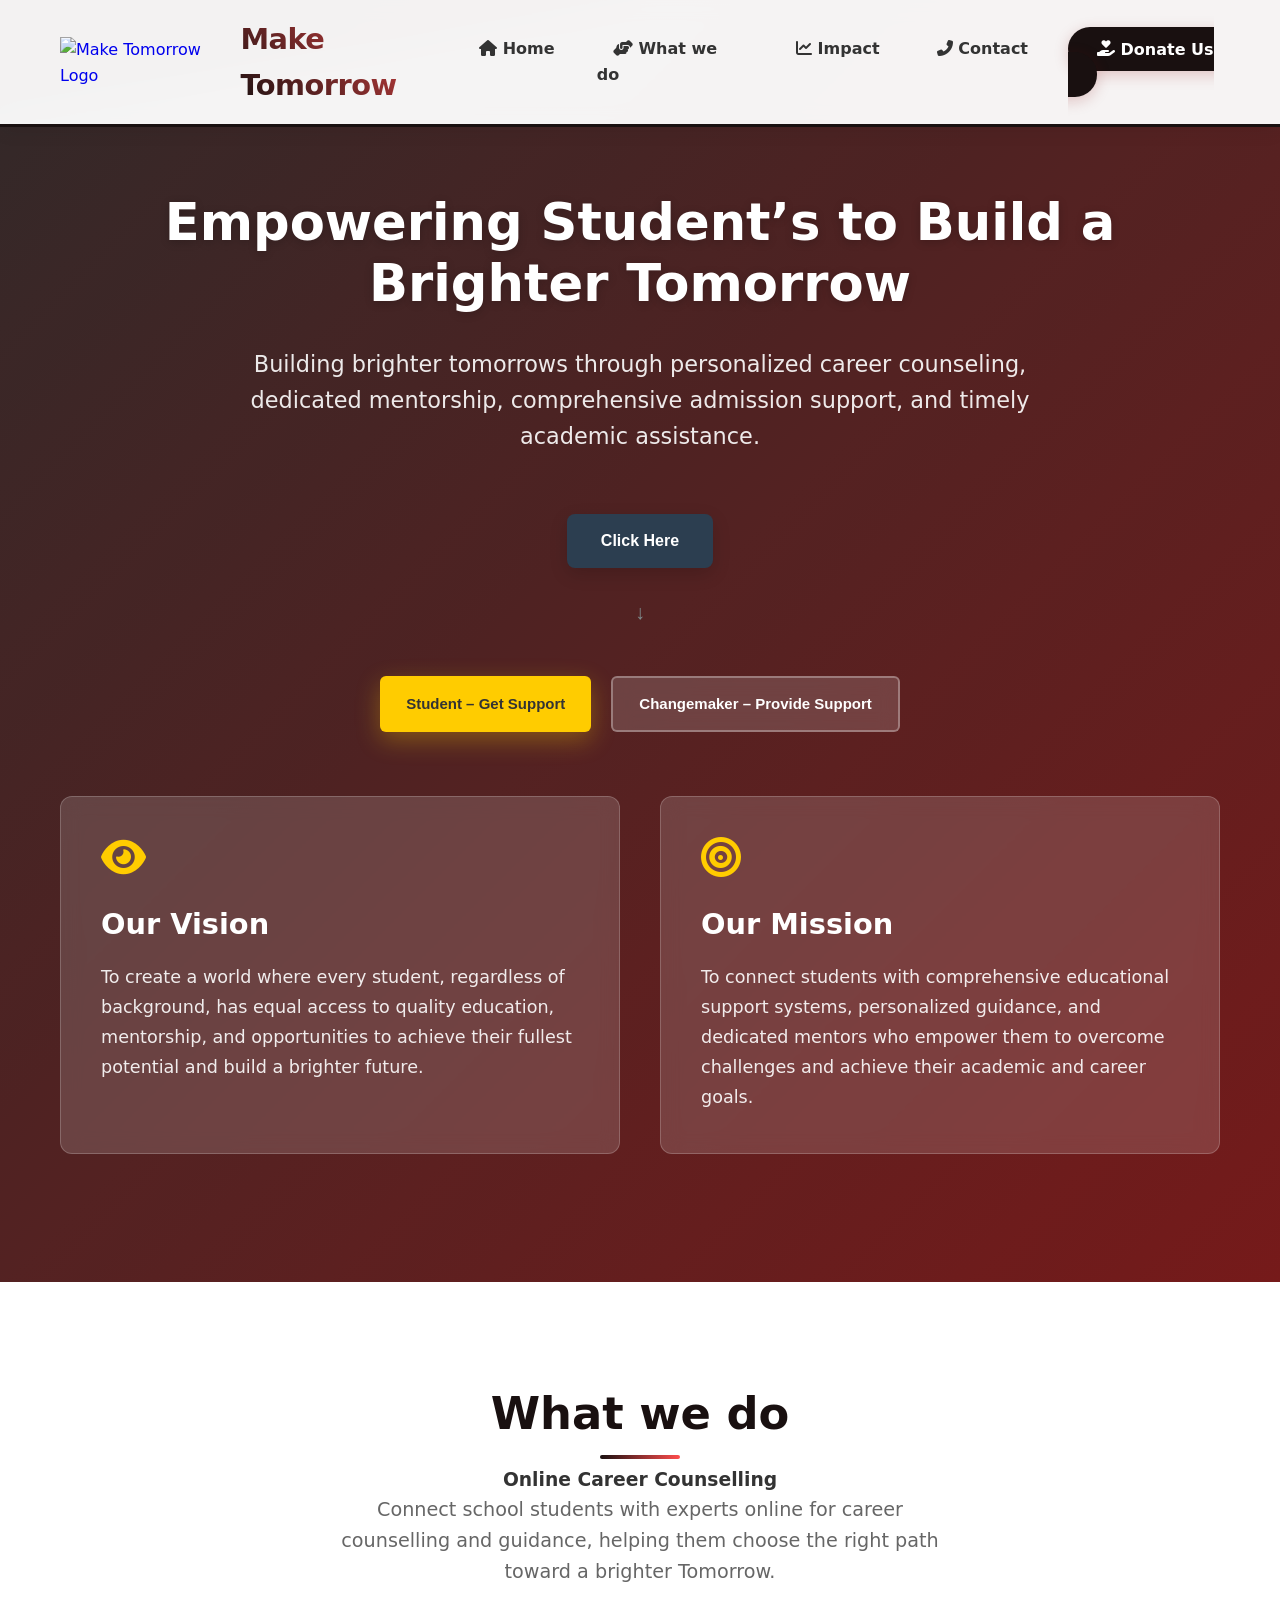
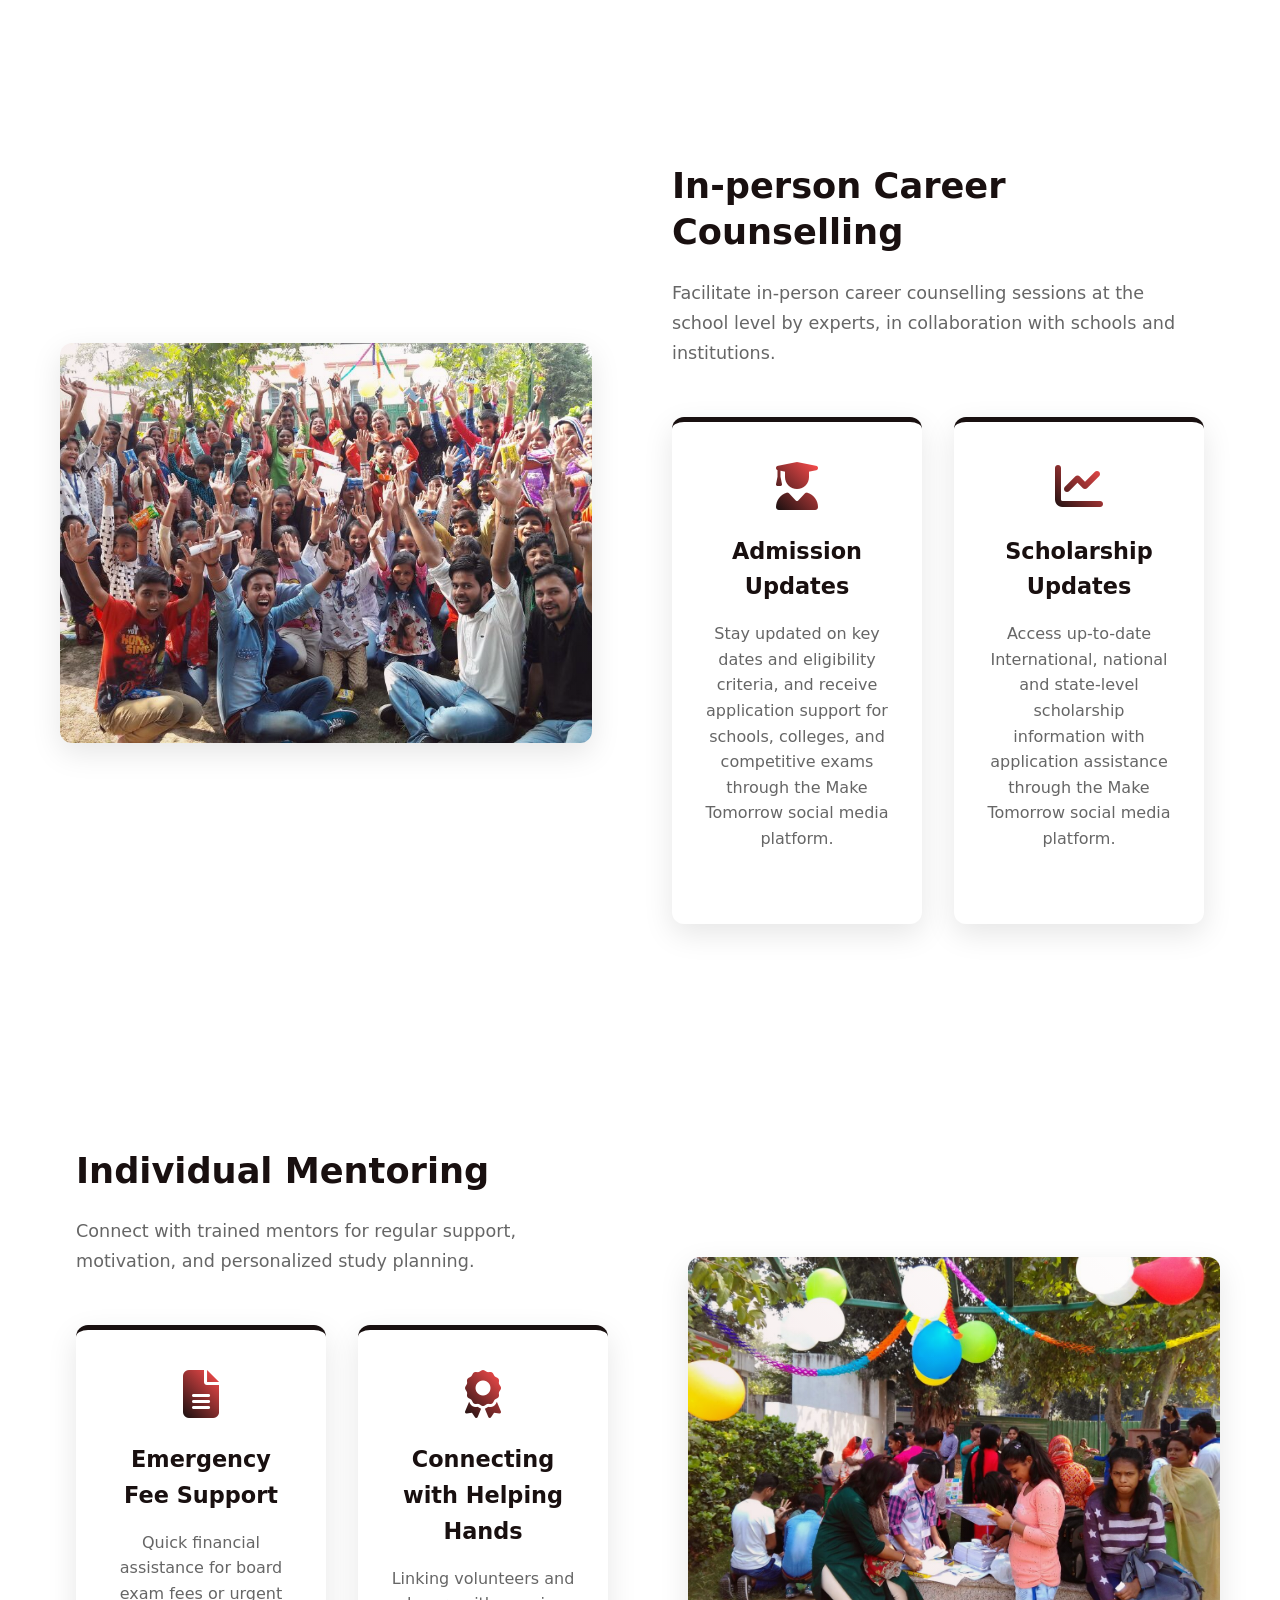
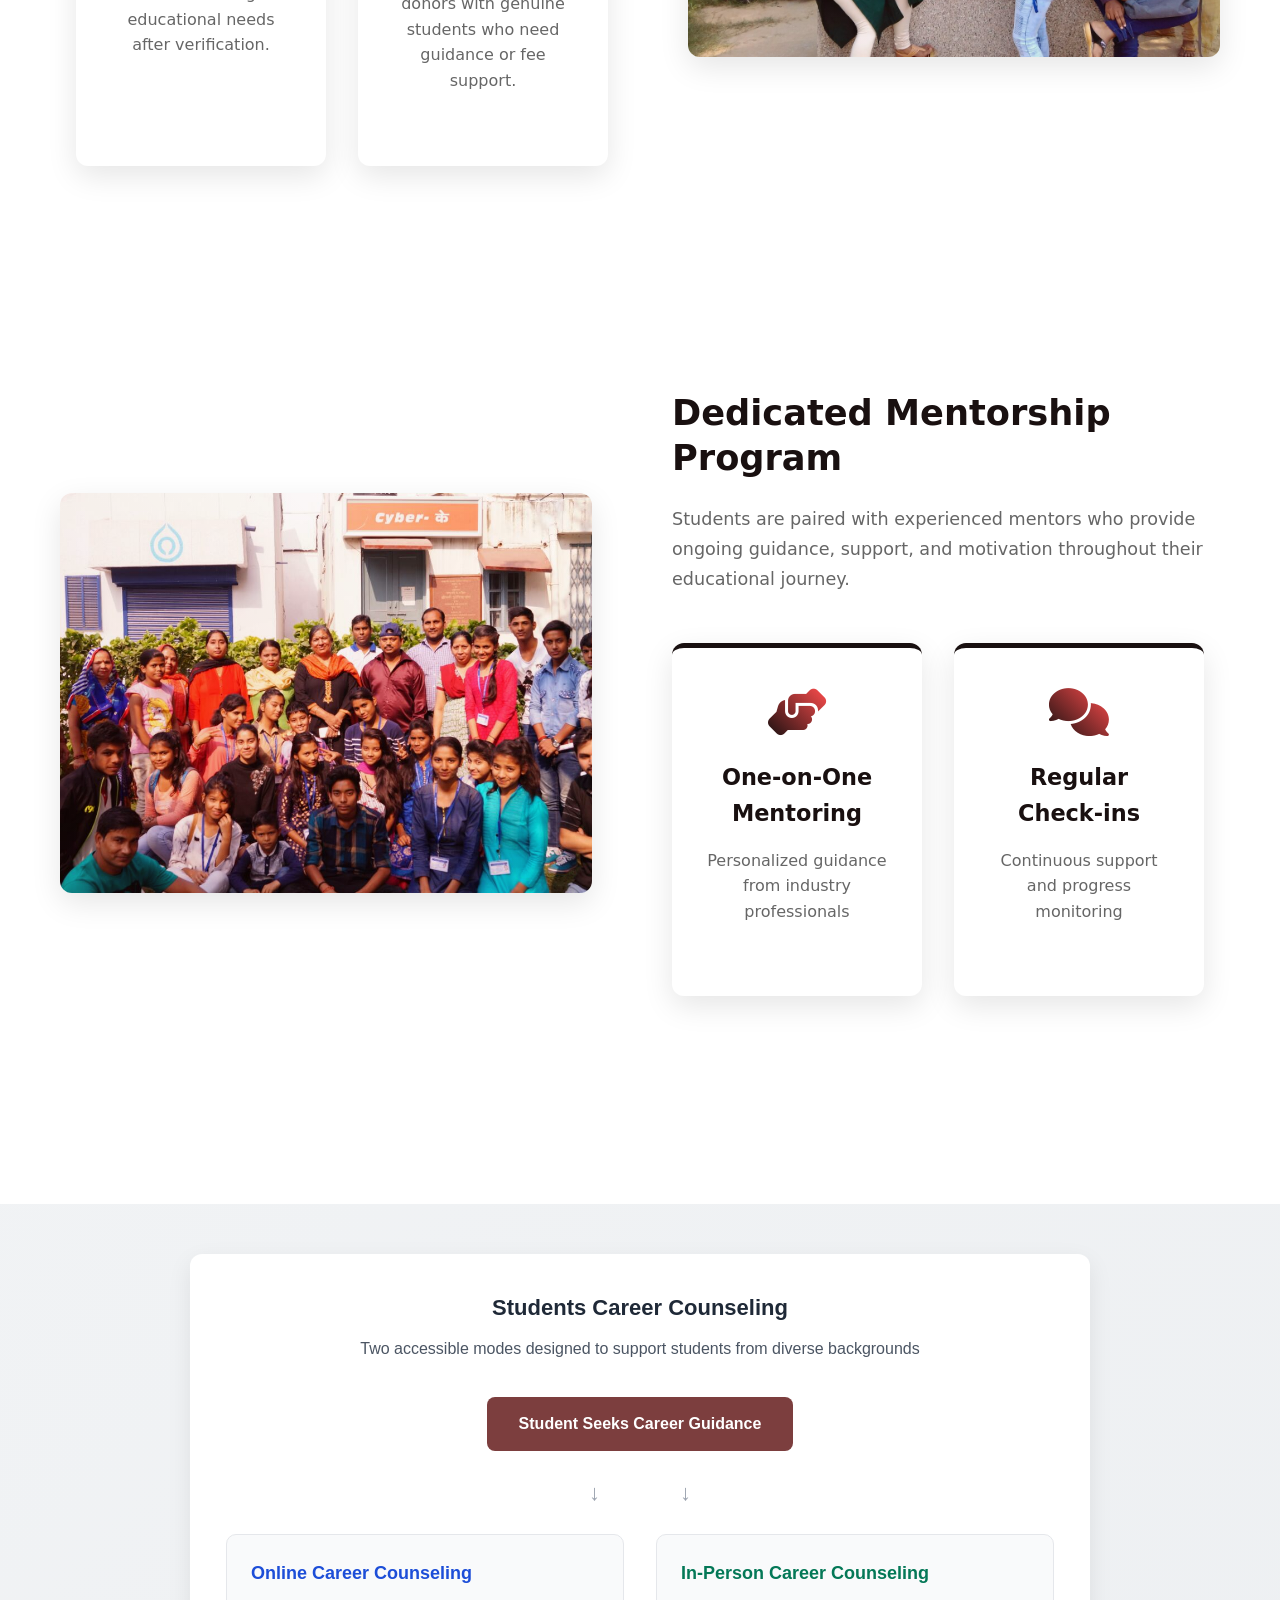
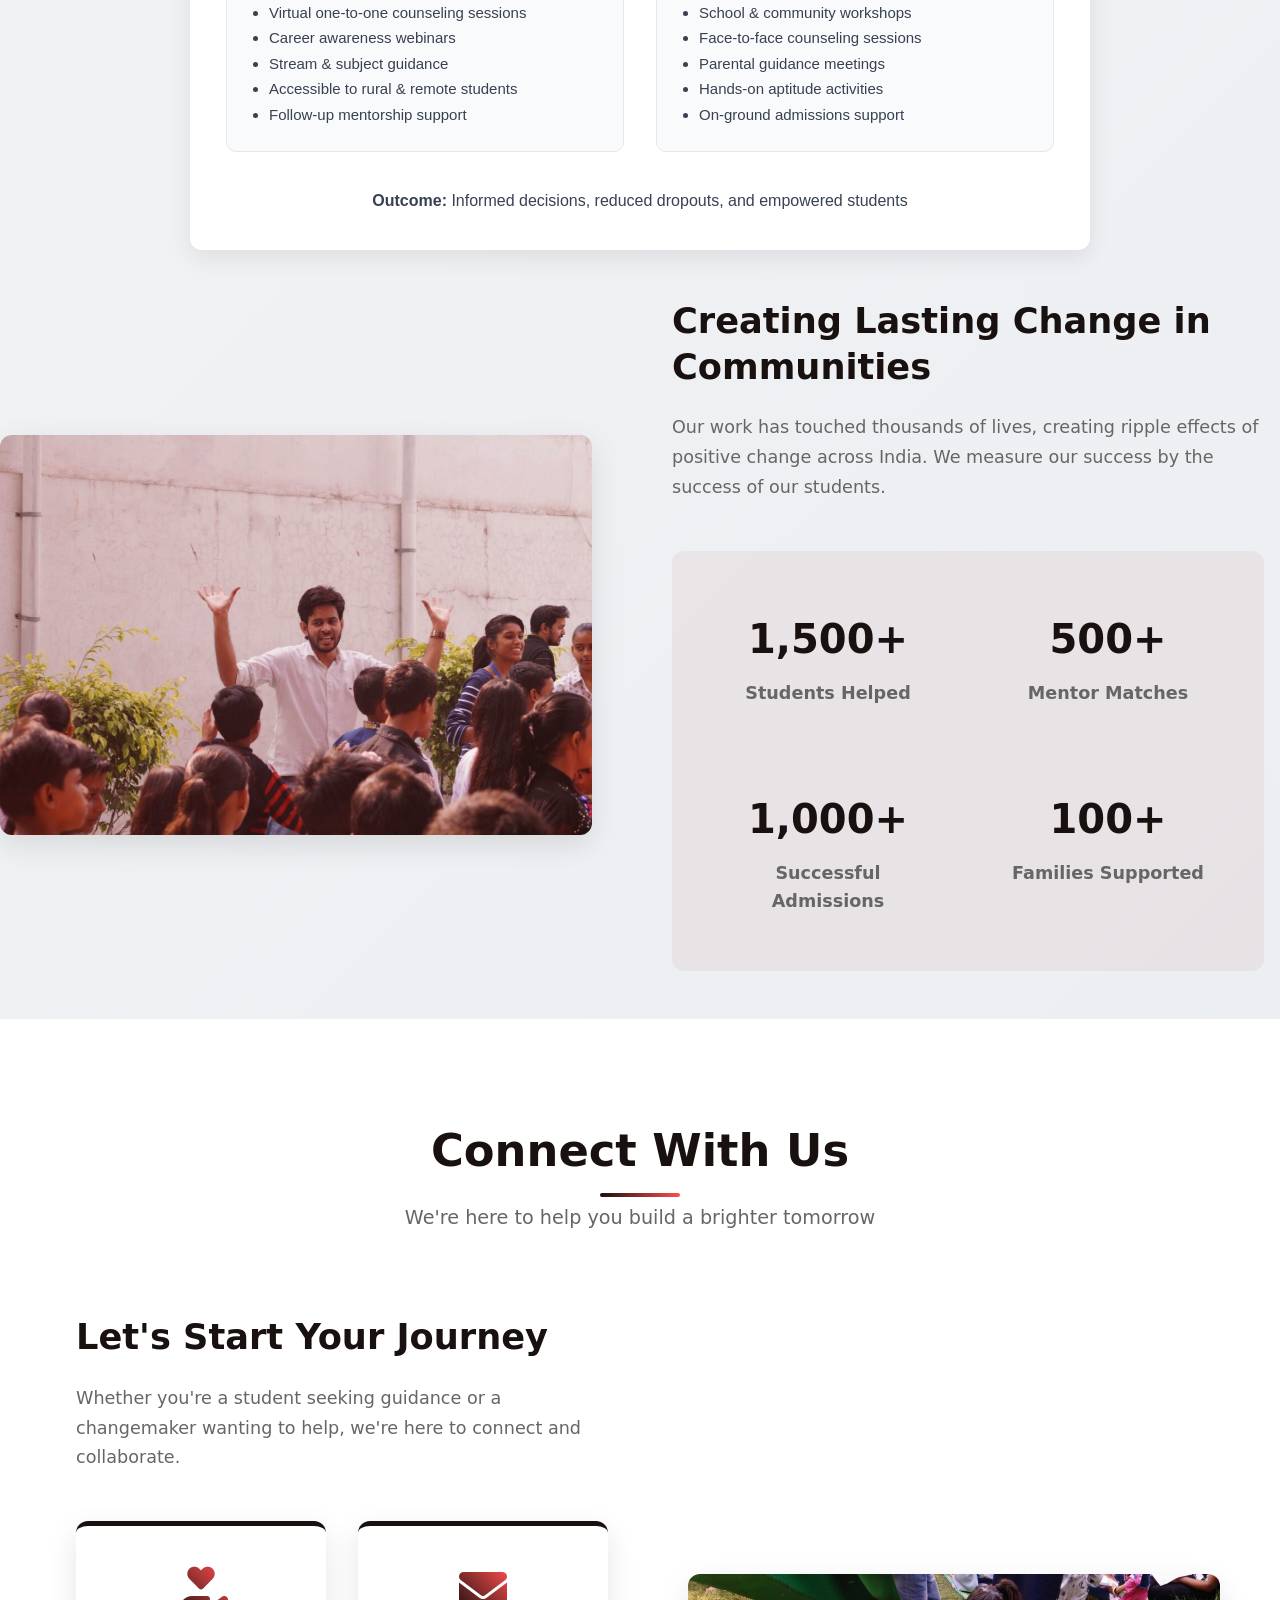
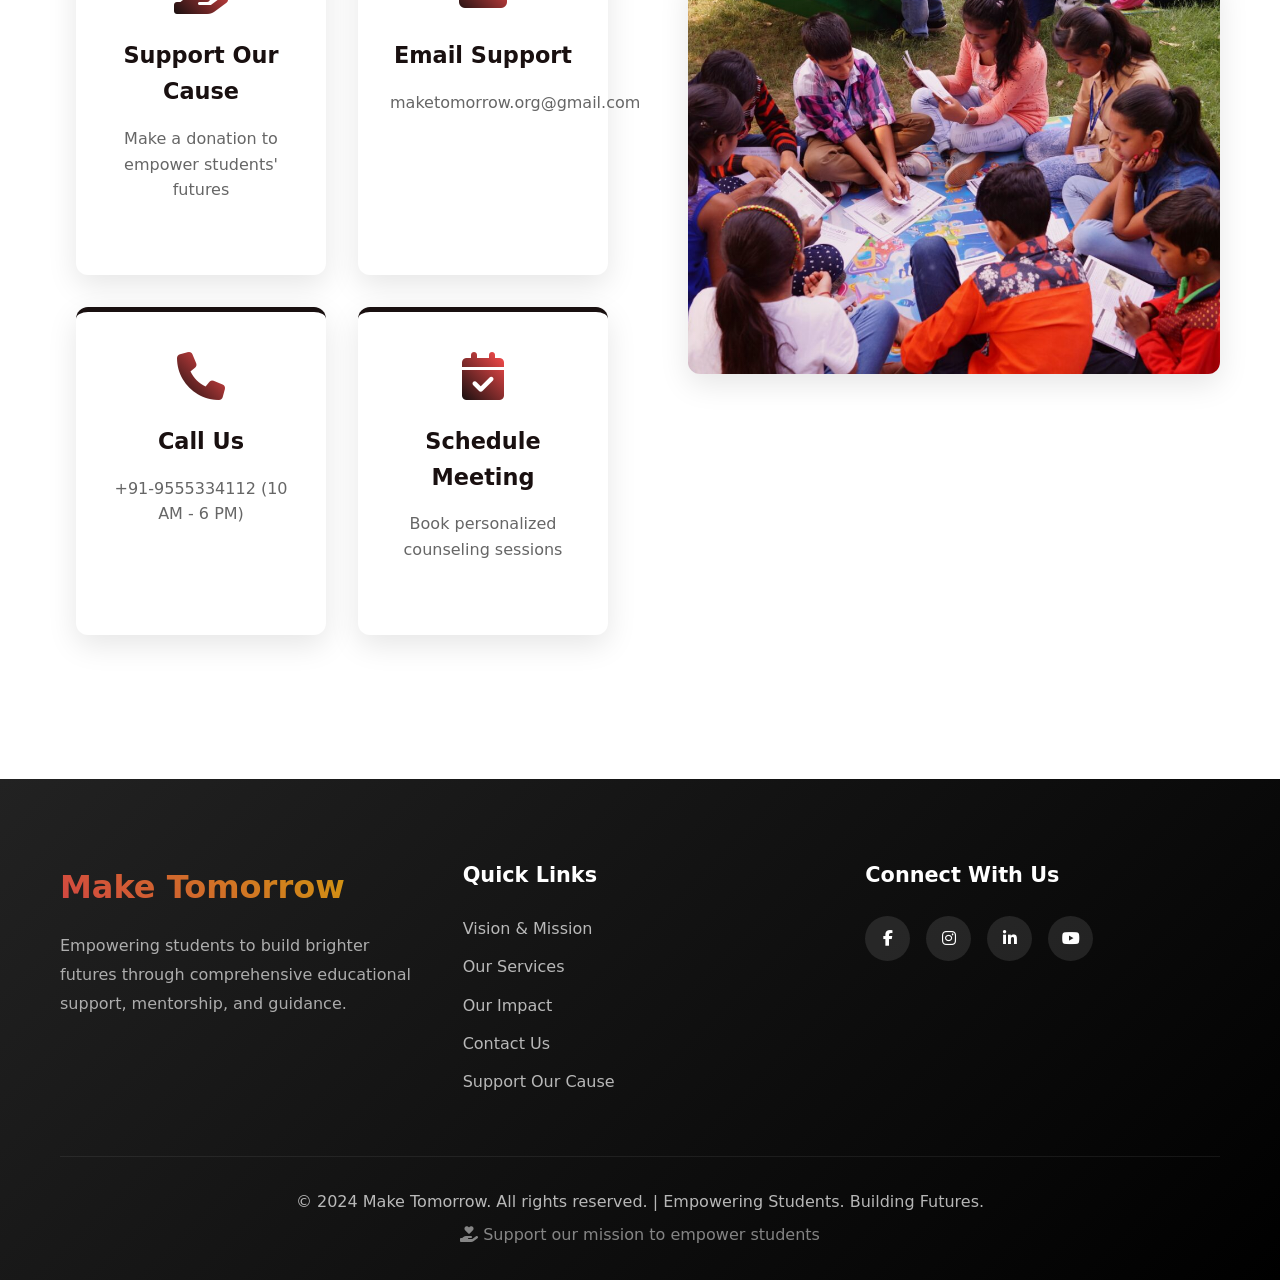
==== index.html @ 342d24c3 "Update for buttons and flow chart" ====
<!DOCTYPE html>
<html lang="en-IN">

<head>
    <meta charset="UTF-8">
    <meta name="viewport" content="width=device-width, initial-scale=1.0">
    <title>Make Tomorrow - Empowering Students</title>
    <meta name="description" content="Empowering Every Student to Build a Brighter Tomorrow">
    <link rel="stylesheet" href="https://cdnjs.cloudflare.com/ajax/libs/font-awesome/6.4.0/css/all.min.css">
    <style>
        /* Base Styles */
        :root {
            --primary: #191010;
            --primary-dark: #660000;
            --primary-light: #ff4d4d;
            --secondary: #f8f9fa;
            --accent: #ffcc00;
            --text: #333333;
            --text-light: #666666;
            --white: #ffffff;
            --shadow: 0 10px 30px rgba(0, 0, 0, 0.1);
            --radius: 12px;
            --transition: all 0.3s cubic-bezier(0.4, 0, 0.2, 1);
        }

        * {
            margin: 0;
            padding: 0;
            box-sizing: border-box;
        }

        body {
            font-family: 'Segoe UI', system-ui, -apple-system, sans-serif;
            line-height: 1.6;
            color: var(--text);
            background: linear-gradient(135deg, #f8f9fa 0%, #e9ecef 100%);
            min-height: 100vh;
        }

        .container {
            max-width: 1200px;
            margin: 0 auto;
            padding: 0 20px;
        }

        /* Modern Header Navigation */
        .header {
            background: rgba(255, 255, 255, 0.95);
            backdrop-filter: blur(10px);
            padding: 1rem 0;
            position: fixed;
            top: 0;
            width: 100%;
            z-index: 1000;
            box-shadow: 0 2px 20px rgba(0, 0, 0, 0.08);
            border-bottom: 3px solid var(--primary);
        }

        .nav-container {
            display: flex;
            justify-content: space-between;
            align-items: center;
        }

        .logo-container {
            display: flex;
            align-items: center;
            gap: 1rem;
            text-decoration: none;
        }

        .logo {
            height: 50px;
            width: auto;
            transition: var(--transition);
        }

        .logo:hover {
            transform: rotate(-5deg) scale(1.05);
        }

        .logo-text {
            color: var(--primary);
            font-size: 1.8rem;
            font-weight: 800;
            letter-spacing: -0.5px;
            background: linear-gradient(45deg, var(--primary), var(--primary-light));
            -webkit-background-clip: text;
            -webkit-text-fill-color: transparent;
        }

        /* Mobile Menu */
        .menu-toggle {
            display: none;
            background: none;
            border: none;
            color: var(--primary);
            font-size: 1.8rem;
            cursor: pointer;
            padding: 0.5rem;
            border-radius: 8px;
            transition: var(--transition);
        }

        .menu-toggle:hover {
            background: rgba(128, 0, 0, 0.1);
        }

        .nav-links {
            display: flex;
            list-style: none;
            gap: 2.5rem;
            align-items: center;
        }

        .nav-links a {
            color: var(--text);
            text-decoration: none;
            font-weight: 600;
            font-size: 1rem;
            padding: 0.5rem 1rem;
            border-radius: 8px;
            transition: var(--transition);
            position: relative;
        }

        .nav-links a:hover {
            color: var(--primary);
            background: rgba(128, 0, 0, 0.05);
        }

        .nav-links a::after {
            content: '';
            position: absolute;
            bottom: -5px;
            left: 50%;
            width: 0;
            height: 3px;
            background: var(--primary);
            border-radius: 2px;
            transition: var(--transition);
            transform: translateX(-50%);
        }

        .nav-links a:hover::after {
            width: 100%;
        }

        .nav-cta {
            background: var(--primary);
            color: var(--white) !important;
            padding: 0.8rem 1.8rem !important;
            border-radius: 30px !important;
            box-shadow: 0 4px 15px rgba(128, 0, 0, 0.2);
        }

        .nav-cta:hover {
            background: var(--primary-dark) !important;
            transform: translateY(-2px);
            box-shadow: 0 6px 20px rgba(128, 0, 0, 0.3);
        }

        /* HERO SECTION WITH VISION & MISSION */
        .hero {
            padding: 12rem 0 5rem;
            background: linear-gradient(135deg, var(--primary) 0%, var(--primary-dark) 100%);
            color: var(--white);
            position: relative;
            overflow: hidden;
        }

        .hero::before {
            content: '';
            position: absolute;
            top: 0;
            left: 0;
            right: 0;
            bottom: 0;
            background: url('data:image/svg+xml,<svg xmlns="http://www.w3.org/2000/svg" viewBox="0 0 1000 100" opacity="0.1"><path d="M0,0 Q250,50 500,0 T1000,0 V100 H0 Z" fill="white"/></svg>') bottom center/cover;
        }

        .hero-content {
            max-width: 1200px;
            margin: 0 auto;
            text-align: center;
            position: relative;
            z-index: 1;
        }

        .hero h1 {
            font-size: 3.2rem;
            margin-bottom: 2rem;
            font-weight: 800;
            line-height: 1.2;
            text-shadow: 0 2px 10px rgba(0, 0, 0, 0.2);
        }

        .hero-subtitle {
            font-size: 1.4rem;
            opacity: 0.9;
            margin-bottom: 3rem;
            max-width: 800px;
            margin-left: auto;
            margin-right: auto;
        }

        /* Vision & Mission Cards in Hero */
        .vision-mission-container {
            display: grid;
            grid-template-columns: repeat(auto-fit, minmax(300px, 1fr));
            gap: 2.5rem;
            margin-top: 4rem;
            margin-bottom: 3rem;
        }

        .vision-card,
        .mission-card {
            background: rgba(255, 255, 255, 0.15);
            backdrop-filter: blur(10px);
            padding: 2.5rem;
            border-radius: var(--radius);
            border: 1px solid rgba(255, 255, 255, 0.2);
            transition: var(--transition);
            text-align: left;
        }

        .vision-card:hover,
        .mission-card:hover {
            background: rgba(255, 255, 255, 0.25);
            transform: translateY(-10px);
            box-shadow: 0 20px 40px rgba(0, 0, 0, 0.2);
        }

        .vision-card i,
        .mission-card i {
            font-size: 2.5rem;
            margin-bottom: 1.5rem;
            color: var(--accent);
        }

        .vision-card h3,
        .mission-card h3 {
            font-size: 1.8rem;
            margin-bottom: 1rem;
            color: var(--white);
        }

        .vision-card p,
        .mission-card p {
            font-size: 1.1rem;
            line-height: 1.7;
            opacity: 0.9;
        }

        /* CTA Buttons */
        .cta-buttons {
            display: flex;
            gap: 1.5rem;
            justify-content: center;
            flex-wrap: wrap;
            margin-top: 3rem;
        }

        .btn {
            display: inline-flex;
            align-items: center;
            gap: 0.8rem;
            padding: 1.2rem 2.5rem;
            border-radius: 50px;
            text-decoration: none;
            font-weight: 600;
            font-size: 1.1rem;
            transition: var(--transition);
            border: none;
            cursor: pointer;
            position: relative;
            overflow: hidden;
        }

        .btn::before {
            content: '';
            position: absolute;
            top: 0;
            left: -100%;
            width: 100%;
            height: 100%;
            background: linear-gradient(90deg, transparent, rgba(255, 255, 255, 0.2), transparent);
            transition: 0.5s;
        }

        .btn:hover::before {
            left: 100%;
        }

        .btn-primary {
            background: var(--accent);
            color: var(--text);
            box-shadow: 0 8px 25px rgba(255, 204, 0, 0.3);
        }

        .btn-primary:hover {
            background: #ffd633;
            transform: translateY(-5px) scale(1.05);
            box-shadow: 0 12px 30px rgba(255, 204, 0, 0.4);
        }

        .btn-secondary {
            background: rgba(255, 255, 255, 0.15);
            color: var(--white);
            backdrop-filter: blur(10px);
            border: 2px solid rgba(255, 255, 255, 0.3);
        }

        .btn-secondary:hover {
            background: rgba(255, 255, 255, 0.25);
            transform: translateY(-5px);
            border-color: rgba(255, 255, 255, 0.5);
        }

        /* Donation Modal Styles */
        .donation-modal {
            position: fixed;
            top: 0;
            left: 0;
            right: 0;
            bottom: 0;
            background: rgba(0, 0, 0, 0.8);
            display: none;
            justify-content: center;
            align-items: center;
            z-index: 2000;
            backdrop-filter: blur(5px);
        }

        .donation-modal.active {
            display: flex;
            animation: fadeIn 0.3s ease;
        }

        @keyframes fadeIn {
            from {
                opacity: 0;
            }

            to {
                opacity: 1;
            }
        }

        .modal-content {
            background: var(--white);
            padding: 3rem;
            border-radius: 20px;
            max-width: 600px;
            width: 90%;
            box-shadow: 0 20px 60px rgba(0, 0, 0, 0.3);
            position: relative;
            animation: slideUp 0.4s ease;
        }

        @keyframes slideUp {
            from {
                transform: translateY(50px);
                opacity: 0;
            }

            to {
                transform: translateY(0);
                opacity: 1;
            }
        }

        .modal-close {
            position: absolute;
            top: 20px;
            right: 20px;
            background: none;
            border: none;
            font-size: 1.5rem;
            color: var(--text-light);
            cursor: pointer;
            transition: var(--transition);
        }

        .modal-close:hover {
            color: var(--primary);
            transform: rotate(90deg);
        }

        .modal-header {
            text-align: center;
            margin-bottom: 2rem;
        }

        .modal-header h3 {
            font-size: 2rem;
            color: var(--primary);
            margin-bottom: 0.5rem;
        }

        .modal-header p {
            color: var(--text-light);
        }

        .bank-details {
            background: rgba(128, 0, 0, 0.05);
            border-radius: var(--radius);
            padding: 2rem;
            margin: 1.5rem 0;
        }

        .bank-detail-item {
            margin-bottom: 1.5rem;
            padding-bottom: 1.5rem;
            border-bottom: 1px solid rgba(128, 0, 0, 0.1);
        }

        .bank-detail-item:last-child {
            margin-bottom: 0;
            padding-bottom: 0;
            border-bottom: none;
        }

        .bank-detail-label {
            font-weight: 600;
            color: var(--primary);
            margin-bottom: 0.5rem;
            font-size: 0.9rem;
            text-transform: uppercase;
            letter-spacing: 0.5px;
        }

        .bank-detail-value {
            font-size: 1.2rem;
            font-family: 'Courier New', monospace;
            background: white;
            padding: 0.8rem 1rem;
            border-radius: 8px;
            border: 1px solid rgba(128, 0, 0, 0.1);
            word-break: break-all;
        }

        .copy-btn {
            background: var(--primary);
            color: white;
            border: none;
            padding: 0.5rem 1rem;
            border-radius: 5px;
            cursor: pointer;
            font-size: 0.9rem;
            margin-top: 0.5rem;
            transition: var(--transition);
        }

        .copy-btn:hover {
            background: var(--primary-dark);
        }

        .copy-btn.copied {
            background: #28a745;
        }

        .donation-note {
            background: rgba(255, 204, 0, 0.1);
            border-left: 4px solid var(--accent);
            padding: 1rem 1.5rem;
            margin: 1.5rem 0;
            border-radius: 0 8px 8px 0;
        }

        .donation-note p {
            margin: 0;
            color: var(--text);
            font-size: 0.95rem;
        }

        /* SERVICES SECTION */
        .services-section {
            padding: 6rem 0;
            background: var(--white);
        }

        .section-header {
            text-align: center;
            margin-bottom: 4rem;
        }

        .section-header h2 {
            font-size: 2.8rem;
            color: var(--primary);
            margin-bottom: 1rem;
            position: relative;
            display: inline-block;
        }

        .section-header h2::after {
            content: '';
            position: absolute;
            bottom: -10px;
            left: 50%;
            transform: translateX(-50%);
            width: 80px;
            height: 4px;
            background: linear-gradient(90deg, var(--primary), var(--primary-light));
            border-radius: 2px;
        }

        .section-header p {
            color: var(--text-light);
            font-size: 1.2rem;
            max-width: 600px;
            margin: 0 auto;
        }

        /* Professional Image Content Sections */
        .image-content-section {
            padding: 4rem 0;
        }

        .professional-container {
            display: flex;
            flex-wrap: wrap;
            align-items: center;
            gap: 4rem;
            margin: 2rem 0;
        }

        .professional-container.reverse {
            flex-direction: row-reverse;
        }

        .image-container {
            flex: 1;
            min-width: 300px;
            position: relative;
            border-radius: var(--radius);
            overflow: hidden;
            box-shadow: var(--shadow);
        }

        .professional-img {
            width: 100%;
            height: 400px;
            object-fit: cover;
            transition: transform 0.7s ease;
            display: block;
        }

        .image-container:hover .professional-img {
            transform: scale(1.05);
        }

        .image-overlay {
            position: absolute;
            top: 0;
            left: 0;
            right: 0;
            bottom: 0;
            background: linear-gradient(45deg, rgba(128, 0, 0, 0.1), transparent);
        }

        .content-container {
            flex: 1;
            min-width: 300px;
            padding: 1rem;
        }

        .content-container h3 {
            font-size: 2.2rem;
            color: var(--primary);
            margin-bottom: 1.5rem;
            line-height: 1.3;
        }

        .content-container p {
            font-size: 1.1rem;
            line-height: 1.7;
            color: var(--text-light);
            margin-bottom: 2rem;
        }

        /* Services Grid */
        .services-grid {
            display: grid;
            grid-template-columns: repeat(auto-fit, minmax(250px, 1fr));
            gap: 2rem;
            margin-top: 3rem;
        }

        .service-card {
            background: var(--white);
            padding: 2.5rem 2rem;
            border-radius: var(--radius);
            box-shadow: var(--shadow);
            transition: var(--transition);
            text-align: center;
            border-top: 5px solid var(--primary);
        }

        .service-card:hover {
            transform: translateY(-10px);
            box-shadow: 0 20px 40px rgba(0, 0, 0, 0.15);
        }

        .service-card i {
            font-size: 3rem;
            color: var(--primary);
            margin-bottom: 1.5rem;
            background: linear-gradient(45deg, var(--primary), var(--primary-light));
            -webkit-background-clip: text;
            -webkit-text-fill-color: transparent;
        }

        .service-card h4 {
            font-size: 1.4rem;
            margin-bottom: 1rem;
            color: var(--primary);
        }

        .service-card p {
            font-size: 1rem;
            color: var(--text-light);
            line-height: 1.6;
        }

        /* Impact Stats */
        .impact-stats {
            display: grid;
            grid-template-columns: repeat(auto-fit, minmax(200px, 1fr));
            gap: 2rem;
            margin-top: 3rem;
            padding: 2rem;
            background: rgba(128, 0, 0, 0.05);
            border-radius: var(--radius);
        }

        .stat-item {
            text-align: center;
            padding: 1.5rem;
        }

        .stat-number {
            font-size: 2.5rem;
            font-weight: 800;
            color: var(--primary);
            margin-bottom: 0.5rem;
        }

        .stat-label {
            font-size: 1.1rem;
            color: var(--text-light);
            font-weight: 600;
        }

        /* Footer */
        footer {
            background: linear-gradient(135deg, #222222 0%, #000000 100%);
            color: var(--white);
            padding: 5rem 0 2rem;
            position: relative;
        }

        .footer-content {
            display: grid;
            grid-template-columns: repeat(auto-fit, minmax(250px, 1fr));
            gap: 3rem;
            margin-bottom: 3rem;
        }

        .footer-logo {
            font-size: 2rem;
            font-weight: 800;
            margin-bottom: 1rem;
            background: linear-gradient(45deg, var(--primary-light), var(--accent));
            -webkit-background-clip: text;
            -webkit-text-fill-color: transparent;
        }

        .footer-about {
            opacity: 0.8;
            line-height: 1.8;
        }

        .footer-links h4,
        .footer-social h4 {
            font-size: 1.3rem;
            margin-bottom: 1.5rem;
            color: var(--white);
        }

        .footer-links ul {
            list-style: none;
        }

        .footer-links li {
            margin-bottom: 0.8rem;
        }

        .footer-links a {
            color: rgba(255, 255, 255, 0.7);
            text-decoration: none;
            transition: var(--transition);
        }

        .footer-links a:hover {
            color: var(--white);
            padding-left: 10px;
        }

        .social-icons {
            display: flex;
            gap: 1rem;
        }

        .social-icon {
            display: inline-flex;
            align-items: center;
            justify-content: center;
            width: 45px;
            height: 45px;
            background: rgba(255, 255, 255, 0.1);
            border-radius: 50%;
            color: var(--white);
            text-decoration: none;
            transition: var(--transition);
        }

        .social-icon:hover {
            background: var(--primary);
            transform: translateY(-5px);
        }

        .copyright {
            text-align: center;
            padding-top: 2rem;
            border-top: 1px solid rgba(255, 255, 255, 0.1);
            opacity: 0.7;
        }

        /* MOBILE RESPONSIVE DESIGN */
        @media (max-width: 1024px) {
            .hero h1 {
                font-size: 2.8rem;
            }

            .vision-card,
            .mission-card {
                padding: 2rem;
            }
        }

        @media (max-width: 768px) {

            /* Mobile Navigation */
            .menu-toggle {
                display: block;
            }

            .logo-text {
                font-size: 1.5rem;
            }

            .nav-links {
                position: fixed;
                top: 80px;
                left: 0;
                width: 100%;
                background: rgba(255, 255, 255, 0.98);
                backdrop-filter: blur(20px);
                flex-direction: column;
                padding: 2rem;
                gap: 1.5rem;
                display: none;
                box-shadow: 0 10px 30px rgba(0, 0, 0, 0.15);
                border-radius: 0 0 20px 20px;
                z-index: 999;
            }

            .nav-links.active {
                display: flex;
            }

            /* Hero Section Mobile */
            .hero {
                padding: 9rem 0 4rem;
            }

            .hero h1 {
                font-size: 2.3rem;
            }

            .hero-subtitle {
                font-size: 1.2rem;
                padding: 0 1rem;
            }

            .vision-mission-container {
                grid-template-columns: 1fr;
                gap: 1.5rem;
                padding: 0 1rem;
            }

            .vision-card,
            .mission-card {
                padding: 1.5rem;
            }

            .vision-card h3,
            .mission-card h3 {
                font-size: 1.5rem;
            }

            /* CTA Buttons Mobile */
            .cta-buttons {
                flex-direction: column;
                align-items: center;
                padding: 0 1rem;
            }

            .btn {
                width: 100%;
                max-width: 300px;
                justify-content: center;
            }

            /* Image Content Mobile */
            .professional-container {
                flex-direction: column;
                gap: 2rem;
                padding: 0 1rem;
            }

            .professional-container.reverse {
                flex-direction: column;
            }

            .image-container {
                min-width: 100%;
            }

            .professional-img {
                height: 300px;
            }

            .content-container {
                min-width: 100%;
                padding: 1rem 0;
                text-align: center;
            }

            .content-container h3 {
                font-size: 1.8rem;
            }

            /* Services Grid Mobile */
            .services-grid {
                grid-template-columns: 1fr;
                padding: 0 1rem;
            }

            /* Impact Stats Mobile */
            .impact-stats {
                grid-template-columns: repeat(2, 1fr);
                padding: 1rem;
            }

            .stat-number {
                font-size: 2rem;
            }

            /* Section Headers Mobile */
            .section-header h2 {
                font-size: 2.2rem;
            }

            .section-header p {
                padding: 0 1rem;
            }

            /* Donation Modal Mobile */
            .modal-content {
                padding: 2rem;
            }

            .bank-detail-value {
                font-size: 1rem;
            }
        }

        @media (max-width: 480px) {
            .hero h1 {
                font-size: 2rem;
            }

            .vision-card h3,
            .mission-card h3 {
                font-size: 1.3rem;
            }

            .section-header h2 {
                font-size: 1.8rem;
            }

            .content-container h3 {
                font-size: 1.6rem;
            }

            .professional-img {
                height: 250px;
            }

            .impact-stats {
                grid-template-columns: 1fr;
            }

            .modal-content {
                padding: 1.5rem;
            }

            .btn {
                padding: 1rem 1.5rem;
                font-size: 1rem;
            }

            .bank-details {
                padding: 1.5rem;
            }
        }

        @media (max-width: 360px) {
            .hero h1 {
                font-size: 1.8rem;
            }

            .logo-text {
                font-size: 1.2rem;
            }

            .vision-card,
            .mission-card {
                padding: 1.2rem;
            }
        }
    </style>
</head>

<body>
    <!-- Modern Header with Navigation -->
    <header class="header">
        <div class="container nav-container">
            <a href="#" class="logo-container">
                <img src="https://img1.wsimg.com/isteam/ip/9e407d7a-8ba7-4191-95b4-fa6669e6a197/blob-ef397f9.png"
                    alt="Make Tomorrow Logo" class="logo">
                <div class="logo-text">Make Tomorrow</div>
            </a>

            <button class="menu-toggle" id="menuToggle">
                <i class="fas fa-bars"></i>
            </button>

            <nav>
                <ul class="nav-links" id="navLinks">
                    <li><a href="#hero"><i class="fas fa-home"></i> Home</a></li>
                    <li><a href="#services"><i class="fas fa-hands-helping"></i> What we do</a></li>
                    <li><a href="#impact"><i class="fas fa-chart-line"></i> Impact</a></li>
                    <li><a href="#contact"><i class="fas fa-phone-alt"></i> Contact</a></li>
                    <li><a href="#donate" class="nav-cta" id="donateTrigger">
                            <i class="fas fa-hand-holding-heart"></i> Donate Us
                        </a></li>
                </ul>
            </nav>
        </div>
    </header>

    <!-- Hero Section with Vision & Mission -->
    <section class="hero" id="hero">
        <div class="container hero-content">
            <h1>Empowering Student’s to Build a Brighter Tomorrow</h1>
            <p class="hero-subtitle">Building brighter tomorrows through personalized career counseling, dedicated
                mentorship, comprehensive admission support, and timely academic assistance.</p>

            <!--------------------------------------------->
            <div style="max-width:760px;margin:60px auto;text-align:center;font-family:Arial,Helvetica,sans-serif;">

                <!-- TOP CTA -->
                <a href="#cta-flow" style="
        display:inline-block;
        padding:14px 34px;
        font-size:16px;
        font-weight:600;
        color:#ffffff;
        text-decoration:none;
        border-radius:8px;
        background:#2c3e50;
        box-shadow:0 6px 18px rgba(0,0,0,.15);
        transition:.3s;">
                    Click Here
                </a>

                <!-- THREE ARROWS -->
                <div style="
        display:flex;
        justify-content:center;
        align-items:center;
        gap:48px;
        margin:28px 0;
        font-size:20px;
        color:#7f8c8d;">
                    <span>&#8595;</span>
                    <!-- <span>&#8595;</span>
                    <span>&#8595;</span> -->
                </div>

                <!-- CTA BUTTONS -->
                <div id="cta-flow" class="cta-buttons" style="
            display:flex;
            gap:20px;
            justify-content:center;
            flex-wrap:wrap;">

                    <!-- Student -->
                    <a href="https://docs.google.com/forms/d/e/1FAIpQLSfsO3SojEN1bB3wTaqnCtjjYkuKL6Ntpeea1_xi28ex74MBlQ/viewform"
                        target="_blank" class="btn btn-primary" style="
            padding:14px 26px;
            font-size:15px;
            font-weight:600;
            border-radius:6px;">
                        Student – Get Support
                    </a>

                    <!-- Changemaker -->
                    <a href="https://docs.google.com/forms/d/e/1FAIpQLScSKMxUvy3D_2TGRAd0R2D1leQH8WQ3W-nkNxXgk-OQh9ES0w/viewform"
                        target="_blank" class="btn btn-secondary" style="
            padding:14px 26px;
            font-size:15px;
            font-weight:600;
            border-radius:6px;">
                        Changemaker – Provide Support
                    </a>

                </div>
            </div>

            <!--------------------------------------------->



            <!-- Vision & Mission Cards -->
            <div class="vision-mission-container">
                <div class="vision-card">
                    <i class="fas fa-eye"></i>
                    <h3>Our Vision</h3>
                    <p>To create a world where every student, regardless of background, has equal access to quality
                        education, mentorship, and opportunities to achieve their fullest potential and build a brighter
                        future.</p>
                </div>

                <div class="mission-card">
                    <i class="fas fa-bullseye"></i>
                    <h3>Our Mission</h3>
                    <p>To connect students with comprehensive educational support systems, personalized guidance, and
                        dedicated mentors who empower them to overcome challenges and achieve their academic and career
                        goals.</p>
                </div>
            </div>

            <!-- <div class="cta-buttons">
                <a href="https://docs.google.com/forms/d/e/1FAIpQLSfsO3SojEN1bB3wTaqnCtjjYkuKL6Ntpeea1_xi28ex74MBlQ/viewform"
                    target="_blank" class="btn btn-primary">
                    <i class="fas fa-graduation-cap"></i> Student - Get Support
                </a>
                <a href="https://docs.google.com/forms/d/e/1FAIpQLScSKMxUvy3D_2TGRAd0R2D1leQH8WQ3W-nkNxXgk-OQh9ES0w/viewform"
                    target="_blank" class="btn btn-secondary">
                    <i class="fas fa-handshake"></i> Changemaker - Provide Support
                </a>
            </div> -->
        </div>
    </section>

    <!-- Services Section -->
    <section class="services-section" id="services">
        <div class="container">
            <div class="section-header">
                <h2>What we do</h2>
                <h3>Online Career Counselling</h3>
                <p>Connect school students with experts online for career counselling and guidance, helping them choose
                    the right path toward a brighter Tomorrow.
                </p>
            </div>

            <!-- Service 1 -->
            <div class="image-content-section">
                <div class="professional-container">
                    <div class="image-container">
                        <img src="./imgs/im10.jpg" alt="Career Counseling" class="professional-img">
                        <div class="image-overlay"></div>
                    </div>
                    <div class="content-container">
                        <h3>In-person Career Counselling</h3>
                        <p>Facilitate in-person career counselling sessions at the school level by experts, in
                            collaboration with schools and institutions.

                        </p>
                        <div class="services-grid">
                            <div class="service-card">
                                <i class="fas fa-user-graduate"></i>
                                <h4>Admission Updates</h4>
                                <p>Stay updated on key dates and eligibility criteria, and receive application support
                                    for schools, colleges, and competitive exams through the Make Tomorrow social media
                                    platform.
                                </p>
                            </div>
                            <div class="service-card">
                                <i class="fas fa-chart-line"></i>
                                <h4>Scholarship Updates</h4>
                                <p>Access up-to-date International, national and state-level scholarship information
                                    with application assistance through the Make Tomorrow social media platform.</p>
                            </div>
                        </div>
                    </div>
                </div>
            </div>

            <!-- Service 2 -->
            <div class="image-content-section">
                <div class="professional-container reverse">
                    <div class="image-container">
                        <img src="./imgs/im9.jpg" alt="Admission Support" class="professional-img">
                        <div class="image-overlay"></div>
                    </div>
                    <div class="content-container">
                        <h3>Individual Mentoring</h3>
                        <p>Connect with trained mentors for regular support, motivation, and personalized study
                            planning.
                        </p>
                        <div class="services-grid">
                            <div class="service-card">
                                <i class="fas fa-file-alt"></i>
                                <h4>Emergency Fee Support</h4>
                                <p>Quick financial assistance for board exam fees or urgent educational needs after
                                    verification.
                                </p>
                            </div>
                            <div class="service-card">
                                <i class="fas fa-award"></i>
                                <h4>Connecting with Helping Hands</h4>
                                <p>Linking volunteers and donors with genuine students who need guidance or fee support.
                                </p>
                            </div>
                        </div>
                    </div>
                </div>
            </div>

            <!-- Service 3 -->
            <div class="image-content-section">
                <div class="professional-container">
                    <div class="image-container">
                        <img src="./imgs/im6.jpg" alt="Mentorship Program" class="professional-img">
                        <div class="image-overlay"></div>
                    </div>
                    <div class="content-container">
                        <h3>Dedicated Mentorship Program</h3>
                        <p>Students are paired with experienced mentors who provide ongoing guidance, support, and
                            motivation throughout their educational journey.</p>
                        <div class="services-grid">
                            <div class="service-card">
                                <i class="fas fa-hands-helping"></i>
                                <h4>One-on-One Mentoring</h4>
                                <p>Personalized guidance from industry professionals</p>
                            </div>
                            <div class="service-card">
                                <i class="fas fa-comments"></i>
                                <h4>Regular Check-ins</h4>
                                <p>Continuous support and progress monitoring</p>
                            </div>
                        </div>
                    </div>
                </div>
            </div>
        </div>
    </section>

    <!-- Impact Section -->
    <!-- CAREER COUNSELING FLOW -->
    <div style="
max-width:900px;
margin:50px auto 20px;
padding:36px;
border-radius:12px;
background:#ffffff;
font-family:Arial,Helvetica,sans-serif;
box-shadow:0 8px 24px rgba(0,0,0,0.08);
">

        <!-- TITLE -->
        <h3 style="
    text-align:center;
    margin-bottom:10px;
    font-size:22px;
    color:#1f2937;">
            Students Career Counseling
        </h3>

        <p style="
    text-align:center;
    font-size:16px;
    color:#4b5563;
    margin-bottom:36px;">
            Two accessible modes designed to support students from diverse backgrounds
        </p>

        <!-- FLOW START -->
        <div style="text-align:center;margin-bottom:24px;">
            <div style="
        display:inline-block;
        padding:14px 32px;
        background:#7c3e3e;
        color:#ffffff;
        border-radius:8px;
        font-weight:600;
        font-size:16px;">
                Student Seeks Career Guidance
            </div>
        </div>

        <!-- ARROWS -->
        <div style="
    display:flex;
    justify-content:center;
    gap:80px;
    font-size:22px;
    color:#9ca3af;
    margin-bottom:24px;">
            <span>&#8595;</span>
            <span>&#8595;</span>
        </div>

        <!-- TWO MODES -->
        <div style="
    display:flex;
    gap:32px;
    justify-content:center;
    flex-wrap:wrap;
    ">

            <!-- ONLINE MODE -->
            <div style="
        flex:1 1 360px;
        border:1px solid #e5e7eb;
        border-radius:10px;
        padding:24px;
        background:#f9fafb;
        ">

                <h4 style="color:#1d4ed8;font-size:18px;margin-bottom:12px;">
                    Online Career Counseling
                </h4>

                <ul style="
            margin:0;
            padding-left:18px;
            font-size:15px;
            color:#374151;
            line-height:1.7;">
                    <li>Virtual one-to-one counseling sessions</li>
                    <li>Career awareness webinars</li>
                    <li>Stream & subject guidance</li>
                    <li>Accessible to rural & remote students</li>
                    <li>Follow-up mentorship support</li>
                </ul>
            </div>

            <!-- IN-PERSON MODE -->
            <div style="
        flex:1 1 360px;
        border:1px solid #e5e7eb;
        border-radius:10px;
        padding:24px;
        background:#f9fafb;
        ">

                <h4 style="color:#047857;font-size:18px;margin-bottom:12px;">
                    In-Person Career Counseling
                </h4>

                <ul style="
            margin:0;
            padding-left:18px;
            font-size:15px;
            color:#374151;
            line-height:1.7;">
                    <li>School & community workshops</li>
                    <li>Face-to-face counseling sessions</li>
                    <li>Parental guidance meetings</li>
                    <li>Hands-on aptitude activities</li>
                    <li>On-ground admissions support</li>
                </ul>
            </div>

        </div>

        <!-- OUTCOME -->
        <div style="
    margin-top:36px;
    text-align:center;
    font-size:16px;
    color:#374151;">
            <strong>Outcome:</strong> Informed decisions, reduced dropouts, and empowered students
        </div>

    </div>


    <!----------------------------------------------------->

    </div>

    <div class="professional-container">
        <div class="image-container">
            <img src="./imgs/im8.jpg" alt="Our Impact" class="professional-img">
            <div class="image-overlay"></div>
        </div>
        <div class="content-container">
            <h3>Creating Lasting Change in Communities</h3>
            <p>Our work has touched thousands of lives, creating ripple effects of positive change across India.
                We measure our success by the success of our students.</p>

            <div class="impact-stats">
                <div class="stat-item">
                    <div class="stat-number">1,500+</div>
                    <div class="stat-label">Students Helped</div>
                </div>
                <div class="stat-item">
                    <div class="stat-number">500+</div>
                    <div class="stat-label">Mentor Matches</div>
                </div>
                <div class="stat-item">
                    <div class="stat-number">1,000+</div>
                    <div class="stat-label">Successful Admissions</div>
                </div>
                <div class="stat-item">
                    <div class="stat-number">100+</div>
                    <div class="stat-label">Families Supported</div>
                </div>
            </div>
        </div>
    </div>
    </div>
    </section>

    <!-- Contact Section -->
    <section class="services-section" id="contact">
        <div class="container">
            <div class="section-header">
                <h2>Connect With Us</h2>
                <p>We're here to help you build a brighter tomorrow</p>
            </div>

            <div class="professional-container reverse">
                <div class="image-container">
                    <img src="./imgs/im5.jpg" alt="Contact Us" class="professional-img">
                    <div class="image-overlay"></div>
                </div>
                <div class="content-container">
                    <h3>Let's Start Your Journey</h3>
                    <p>Whether you're a student seeking guidance or a changemaker wanting to help, we're here to connect
                        and collaborate.</p>

                    <div class="services-grid">
                        <div class="service-card" style="cursor: pointer;" onclick="openDonationModal()">
                            <i class="fas fa-hand-holding-heart"></i>
                            <h4>Support Our Cause</h4>
                            <p>Make a donation to empower students' futures</p>
                        </div>
                        <div class="service-card">
                            <i class="fas fa-envelope"></i>
                            <h4>Email Support</h4>
                            <p>maketomorrow.org@gmail.com</p>
                        </div>
                        <div class="service-card">
                            <i class="fas fa-phone"></i>
                            <h4>Call Us</h4>
                            <p>+91-9555334112 (10 AM - 6 PM)</p>
                        </div>
                        <div class="service-card">
                            <i class="fas fa-calendar-check"></i>
                            <h4>Schedule Meeting</h4>
                            <p>Book personalized counseling sessions</p>
                        </div>
                    </div>
                </div>
            </div>
        </div>
    </section>

    <!-- Donation Modal -->
    <div class="donation-modal" id="donationModal">
        <div class="modal-content">
            <button class="modal-close" onclick="closeDonationModal()">
                <i class="fas fa-times"></i>
            </button>
            <div class="modal-header">
                <h3>Support Our Mission</h3>
                <p>Your donation helps empower students to build brighter futures</p>
            </div>

            <div class="donation-note">
                <p><i class="fas fa-info-circle"></i> Every contribution directly supports students through
                    scholarships,
                    mentorship programs, and educational resources.</p>
            </div>

            <div class="bank-details">
                <div class="bank-detail-item">
                    <div class="bank-detail-label">Bank Account Name</div>
                    <div class="bank-detail-value">MAKE TOMORROW</div>
                    <button class="copy-btn" onclick="copyToClipboard('MAKE TOMORROW')">Copy</button>
                </div>

                <div class="bank-detail-item">
                    <div class="bank-detail-label">Bank Account Number</div>
                    <div class="bank-detail-value">82820100003728</div>
                    <button class="copy-btn" onclick="copyToClipboard('82820100003728')">Copy</button>
                </div>

                <div class="bank-detail-item">
                    <div class="bank-detail-label">Bank Name</div>
                    <div class="bank-detail-value">Bank of Baroda</div>
                    <button class="copy-btn" onclick="copyToClipboard('State Bank of India')">Copy</button>
                </div>

                <div class="bank-detail-item">
                    <div class="bank-detail-label">Branch Name</div>
                    <div class="bank-detail-value">5 Manak Bihar, New Delhi DL, 110092</div>
                    <button class="copy-btn" onclick="copyToClipboard('Main Branch, Mumbai')">Copy</button>
                </div>

                <div class="bank-detail-item">
                    <div class="bank-detail-label">IFSC Code</div>
                    <div class="bank-detail-value">BARB0KARDEL</div>
                    <button class="copy-btn" onclick="copyToClipboard('SBIN0001234')">Copy</button>
                </div>

                <div class="bank-detail-item">
                    <div class="bank-detail-label">Account Type</div>
                    <div class="bank-detail-value">Saving Account</div>
                </div>
            </div>

            <div class="donation-note">
                <p><i class="fas fa-receipt"></i> For donation receipts and tax exemption certificates, please email
                    your transaction details to donations@maketomorrow.in</p>
            </div>
        </div>
    </div>

    <!-- Footer -->
    <footer>
        <div class="container">
            <div class="footer-content">
                <div class="footer-about">
                    <div class="footer-logo">Make Tomorrow</div>
                    <p class="footer-about">Empowering students to build brighter futures through comprehensive
                        educational support, mentorship, and guidance.</p>
                </div>

                <div class="footer-links">
                    <h4>Quick Links</h4>
                    <ul>
                        <li><a href="#hero">Vision & Mission</a></li>
                        <li><a href="#services">Our Services</a></li>
                        <li><a href="#impact">Our Impact</a></li>
                        <li><a href="#contact">Contact Us</a></li>
                        <li><a href="#" onclick="openDonationModal(); return false;">Support Our Cause</a></li>
                    </ul>
                </div>

                <div class="footer-social">
                    <h4>Connect With Us</h4>
                    <div class="social-icons">
                        <a href="https://www.facebook.com/wetheneedychild/" target="_blank" class="social-icon">
                            <i class="fab fa-facebook-f"></i>
                        </a>
                        <a href="https://www.instagram.com/maketomorrow2025" target="_blank" class="social-icon">
                            <i class="fab fa-instagram"></i>
                        </a>
                        <a href="https://www.linkedin.com/in/make-tomorrow-bb96142a2" target="_blank"
                            class="social-icon">
                            <i class="fab fa-linkedin-in"></i>
                        </a>
                        <a href="https://www.youtube.com/@Make-Tomorrow" target="_blank" class="social-icon">
                            <i class="fab fa-youtube"></i>
                        </a>
                    </div>
                </div>
            </div>

            <div class="copyright">
                <p>© 2024 Make Tomorrow. All rights reserved. | Empowering Students. Building Futures.</p>
                <p style="margin-top: 0.5rem;"><a href="#" style="color: rgba(255,255,255,0.7); text-decoration: none;"
                        onclick="openDonationModal(); return false;">
                        <i class="fas fa-hand-holding-heart"></i> Support our mission to empower students
                    </a></p>
            </div>
        </div>
    </footer>

    <script>
        // Mobile Menu Toggle
        const menuToggle = document.getElementById('menuToggle');
        const navLinks = document.getElementById('navLinks');

        menuToggle.addEventListener('click', () => {
            navLinks.classList.toggle('active');
            menuToggle.innerHTML = navLinks.classList.contains('active')
                ? '<i class="fas fa-times"></i>'
                : '<i class="fas fa-bars"></i>';
        });

        // Close menu when clicking outside on mobile
        document.addEventListener('click', (e) => {
            if (window.innerWidth <= 768 && !navLinks.contains(e.target) && !menuToggle.contains(e.target)) {
                navLinks.classList.remove('active');
                menuToggle.innerHTML = '<i class="fas fa-bars"></i>';
            }
        });

        // Close menu when resizing to desktop
        window.addEventListener('resize', () => {
            if (window.innerWidth > 768) {
                navLinks.classList.remove('active');
                menuToggle.innerHTML = '<i class="fas fa-bars"></i>';
            }
        });

        // Donation Modal Functions
        function openDonationModal() {
            document.getElementById('donationModal').classList.add('active');
            document.body.style.overflow = 'hidden';
            // Close mobile menu if open
            if (window.innerWidth <= 768) {
                navLinks.classList.remove('active');
                menuToggle.innerHTML = '<i class="fas fa-bars"></i>';
            }
        }

        function closeDonationModal() {
            document.getElementById('donationModal').classList.remove('active');
            document.body.style.overflow = 'auto';
        }

        // Close modal when clicking outside
        document.getElementById('donationModal').addEventListener('click', (e) => {
            if (e.target.id === 'donationModal') {
                closeDonationModal();
            }
        });

        // Close modal with Escape key
        document.addEventListener('keydown', (e) => {
            if (e.key === 'Escape') {
                closeDonationModal();
            }
        });

        // Copy to Clipboard Function
        function copyToClipboard(text) {
            navigator.clipboard.writeText(text).then(() => {
                const btn = event.target;
                const originalText = btn.textContent;
                btn.textContent = 'Copied!';
                btn.classList.add('copied');

                setTimeout(() => {
                    btn.textContent = originalText;
                    btn.classList.remove('copied');
                }, 2000);
            }).catch(err => {
                console.error('Failed to copy: ', err);
                alert('Failed to copy text to clipboard');
            });
        }

        // Smooth scrolling for anchor links
        document.querySelectorAll('a[href^="#"]').forEach(anchor => {
            anchor.addEventListener('click', function (e) {
                if (this.getAttribute('href') === '#') return;

                e.preventDefault();
                const targetId = this.getAttribute('href');
                const targetElement = document.querySelector(targetId);

                if (targetElement) {
                    // Close mobile menu if open
                    if (window.innerWidth <= 768) {
                        navLinks.classList.remove('active');
                        menuToggle.innerHTML = '<i class="fas fa-bars"></i>';
                    }

                    window.scrollTo({
                        top: targetElement.offsetTop - 100,
                        behavior: 'smooth'
                    });
                }
            });
        });

        // Donation trigger from navigation
        document.getElementById('donateTrigger').addEventListener('click', (e) => {
            e.preventDefault();
            openDonationModal();
        });

        // Add scroll effect to header
        window.addEventListener('scroll', () => {
            const header = document.querySelector('.header');
            if (window.scrollY > 100) {
                header.style.boxShadow = '0 5px 30px rgba(0, 0, 0, 0.15)';
                header.style.padding = '0.8rem 0';
            } else {
                header.style.boxShadow = '0 2px 20px rgba(0, 0, 0, 0.08)';
                header.style.padding = '1rem 0';
            }
        });

        // Add animation to sections on scroll
        const observerOptions = {
            threshold: 0.1,
            rootMargin: '0px 0px -50px 0px'
        };

        const observer = new IntersectionObserver((entries) => {
            entries.forEach(entry => {
                if (entry.isIntersecting) {
                    entry.target.style.opacity = '1';
                    entry.target.style.transform = 'translateY(0)';
                }
            });
        }, observerOptions);

        // Observe elements for animation
        document.querySelectorAll('.professional-container').forEach(section => {
            section.style.opacity = '0';
            section.style.transform = 'translateY(20px)';
            section.style.transition = 'opacity 0.6s ease, transform 0.6s ease';
            observer.observe(section);
        });

        // Image loading optimization
        document.querySelectorAll('.professional-img').forEach(img => {
            img.loading = 'lazy';
        });
    </script>
</body>

</html>
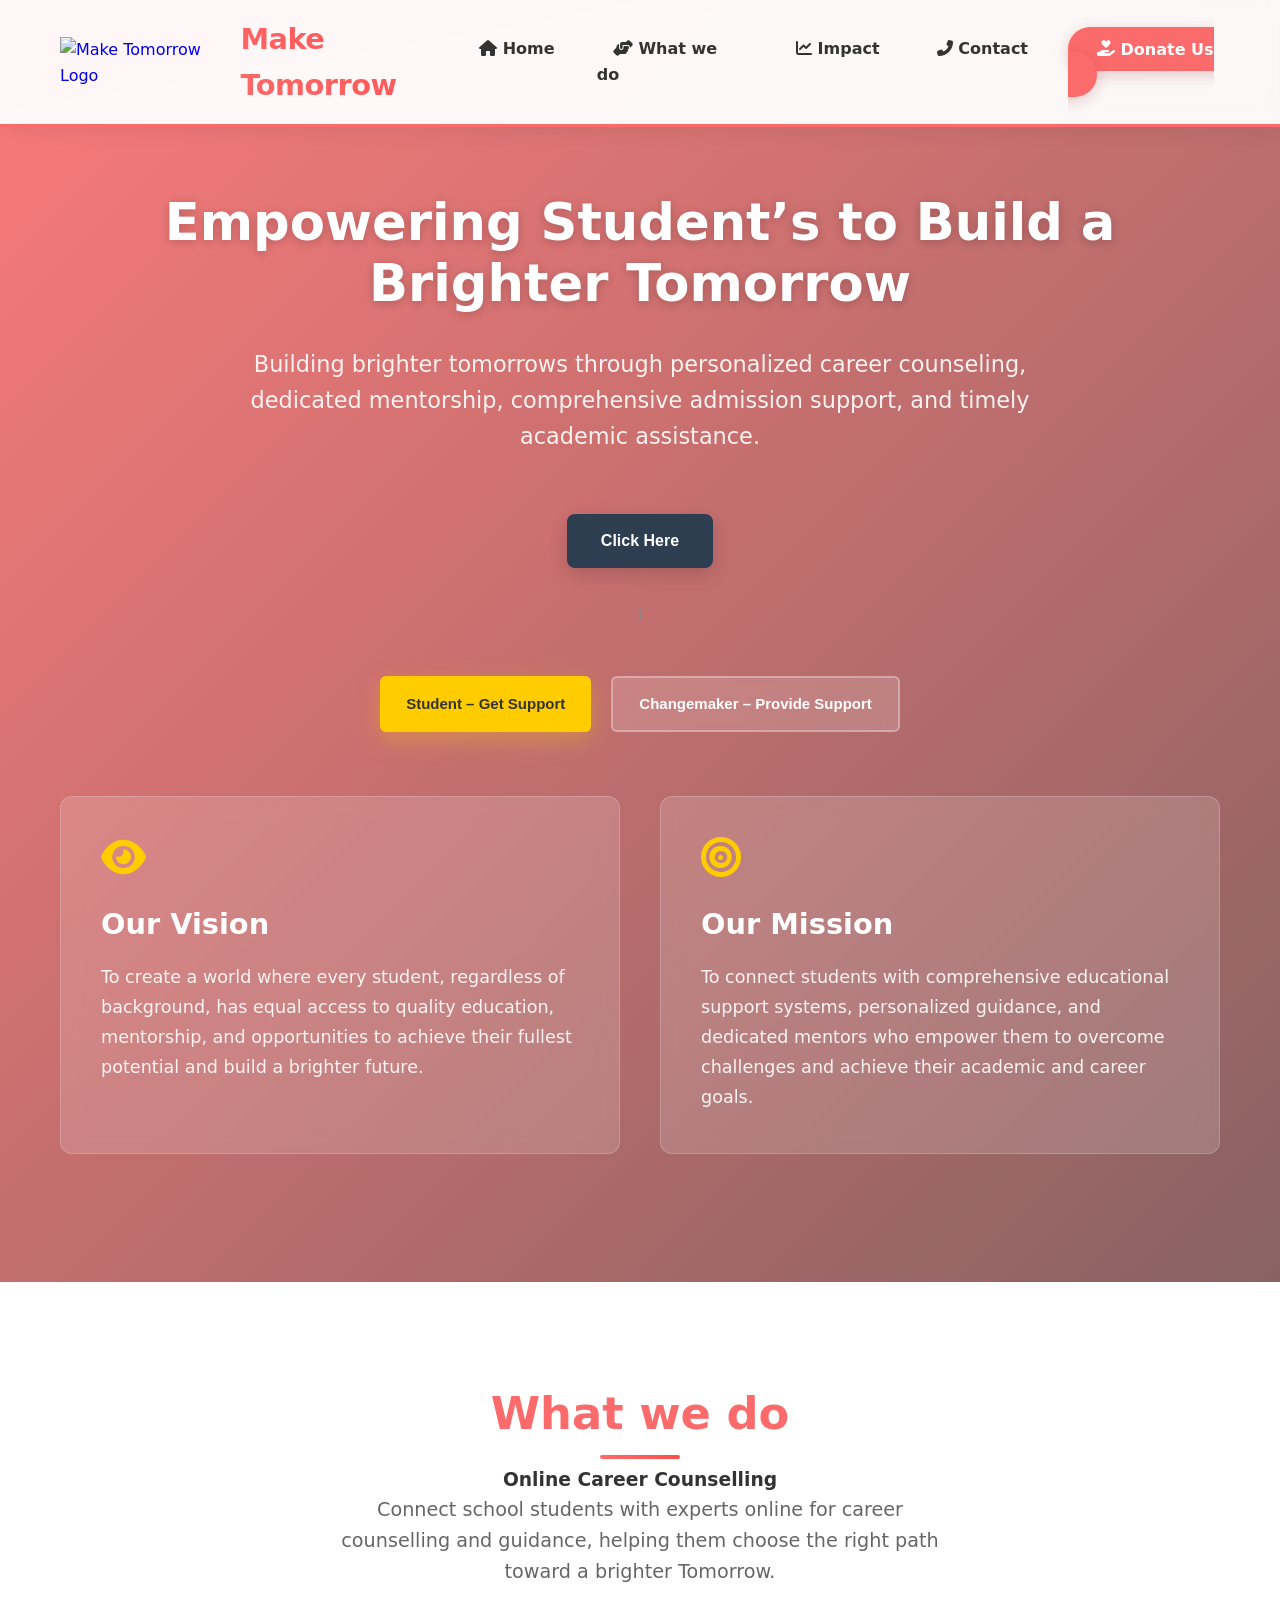
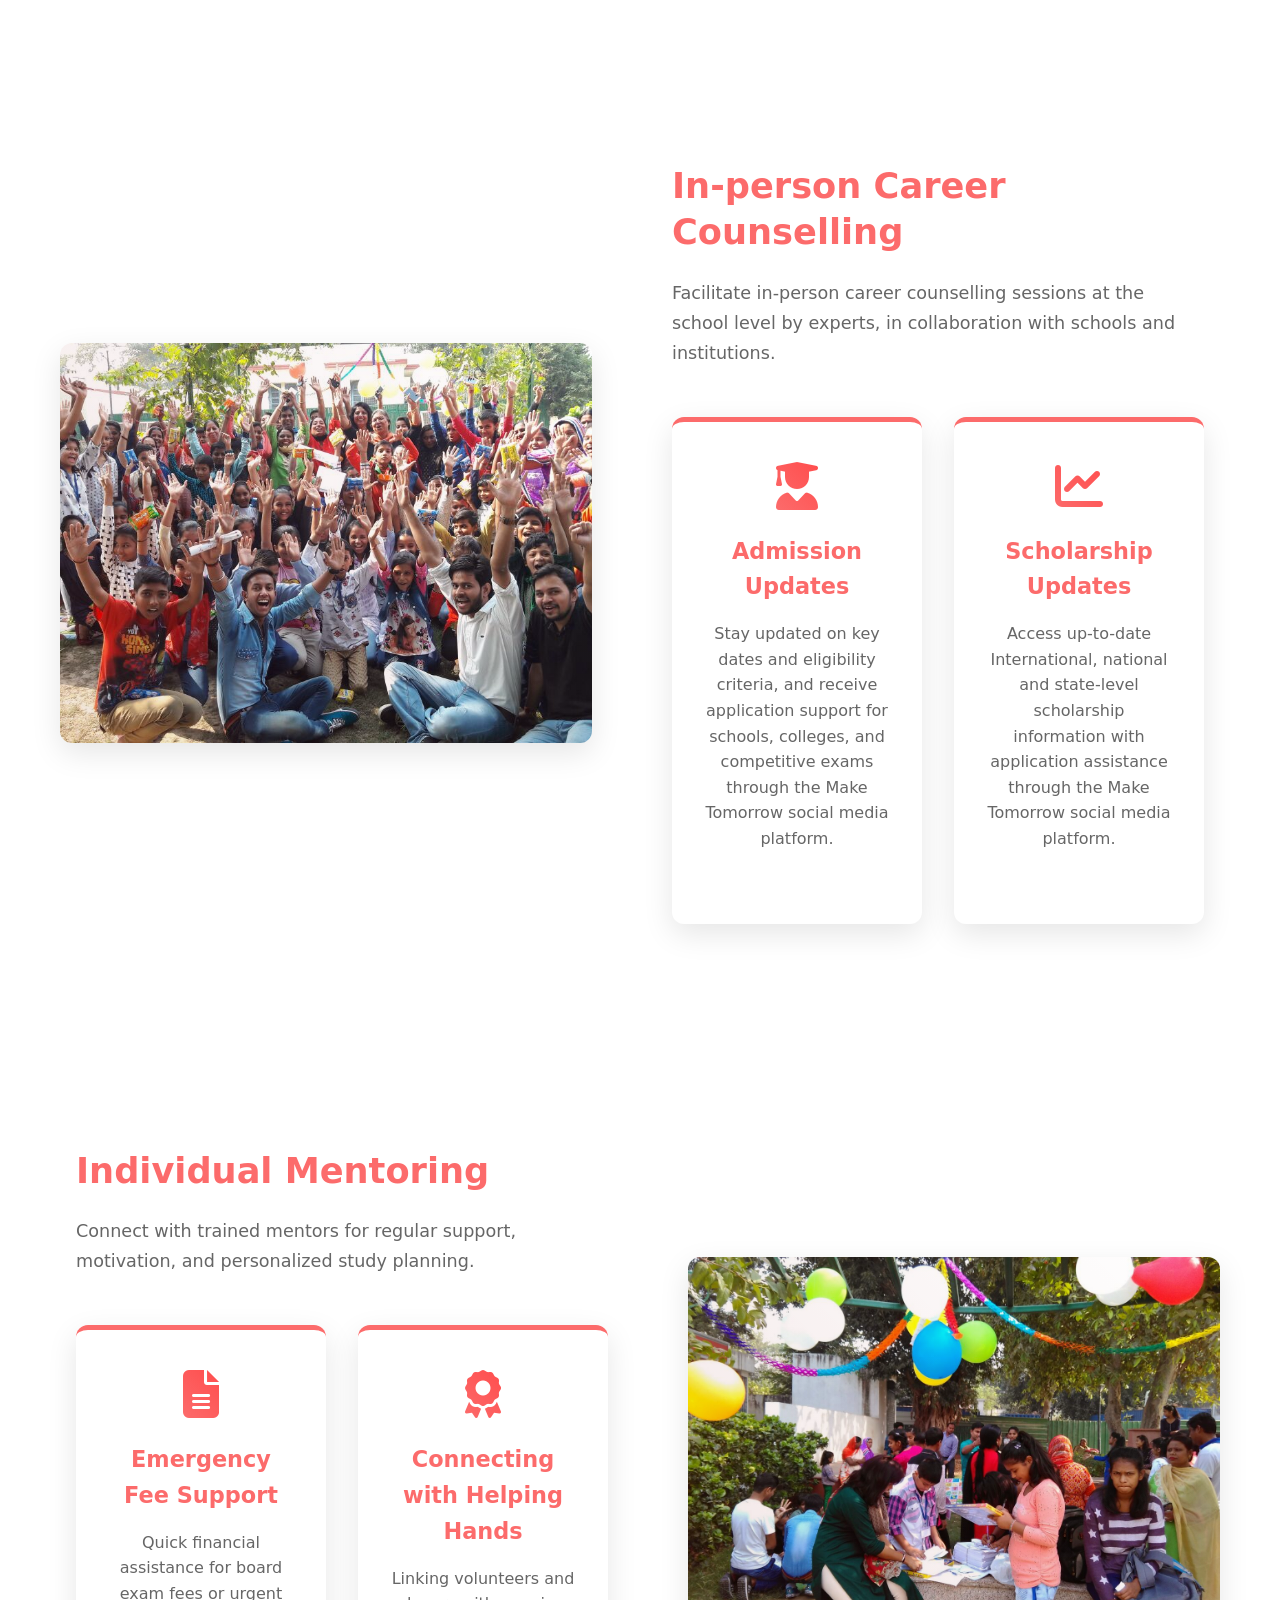
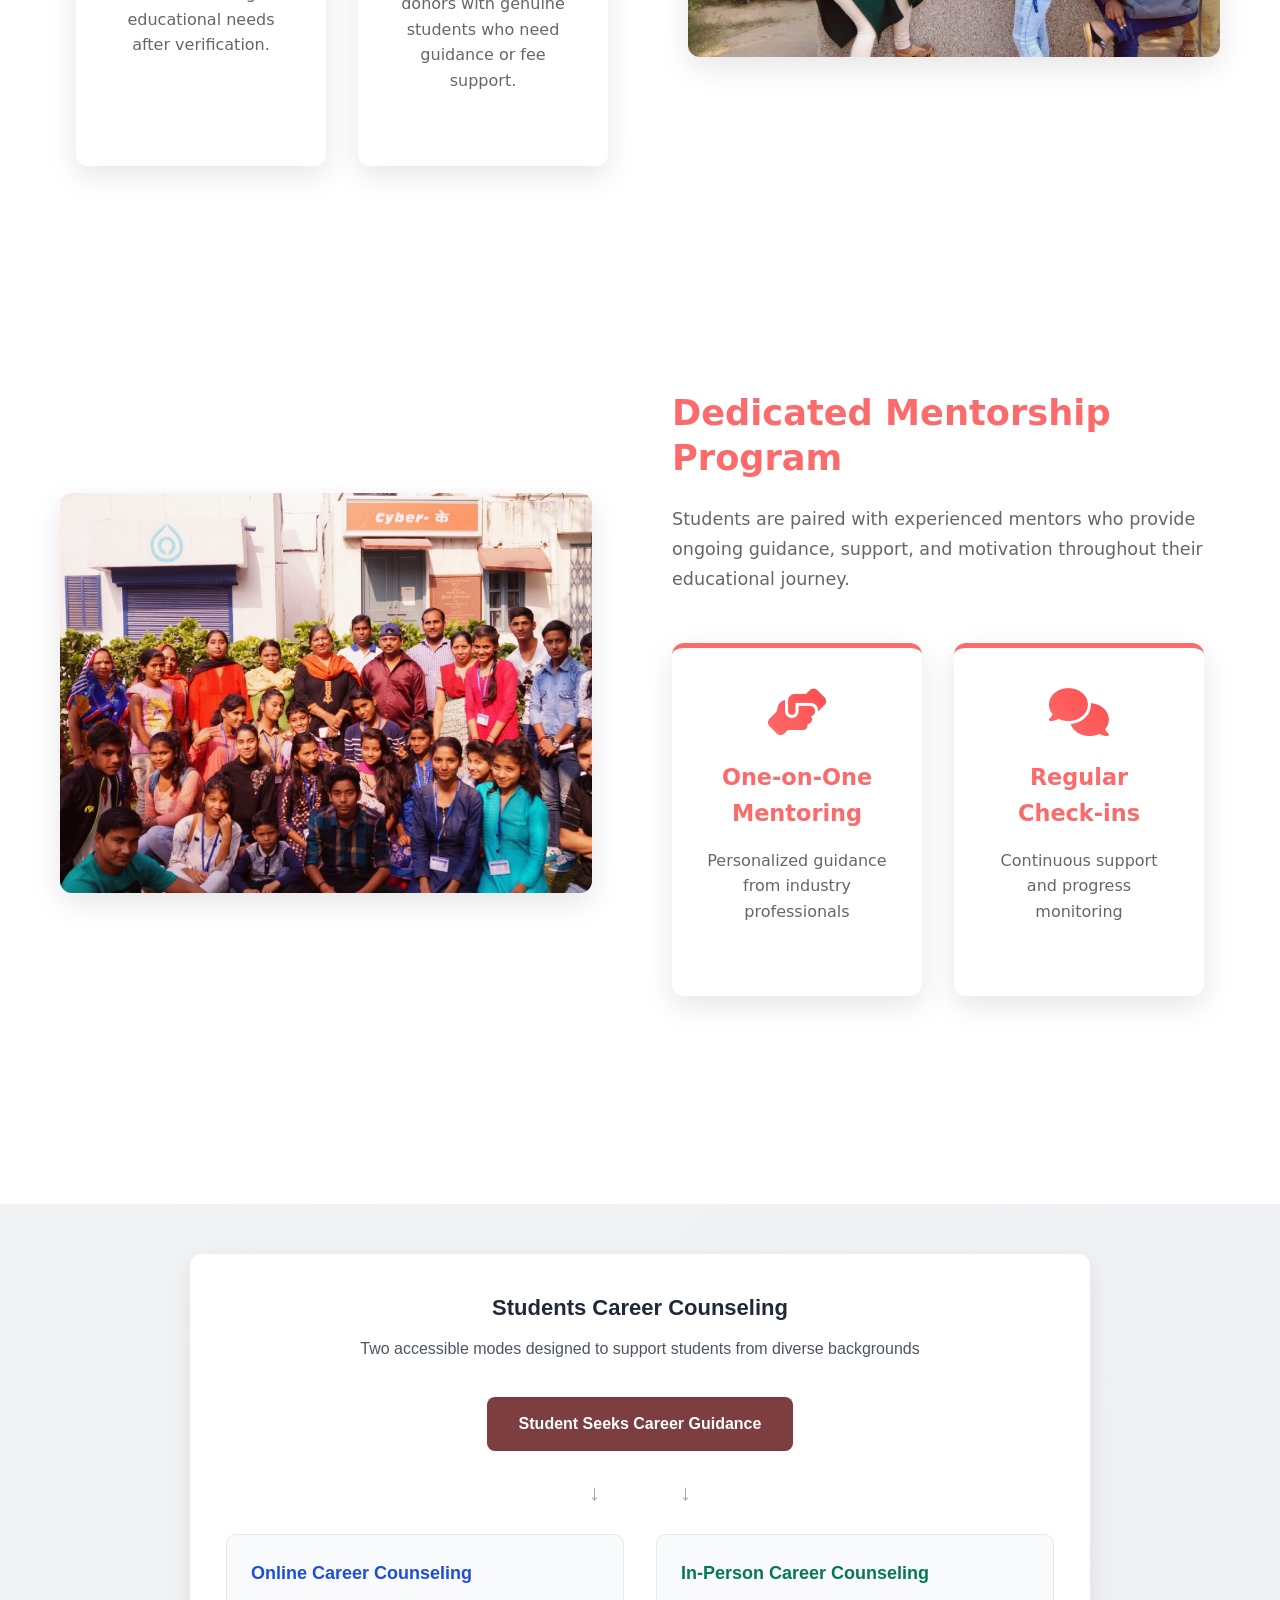
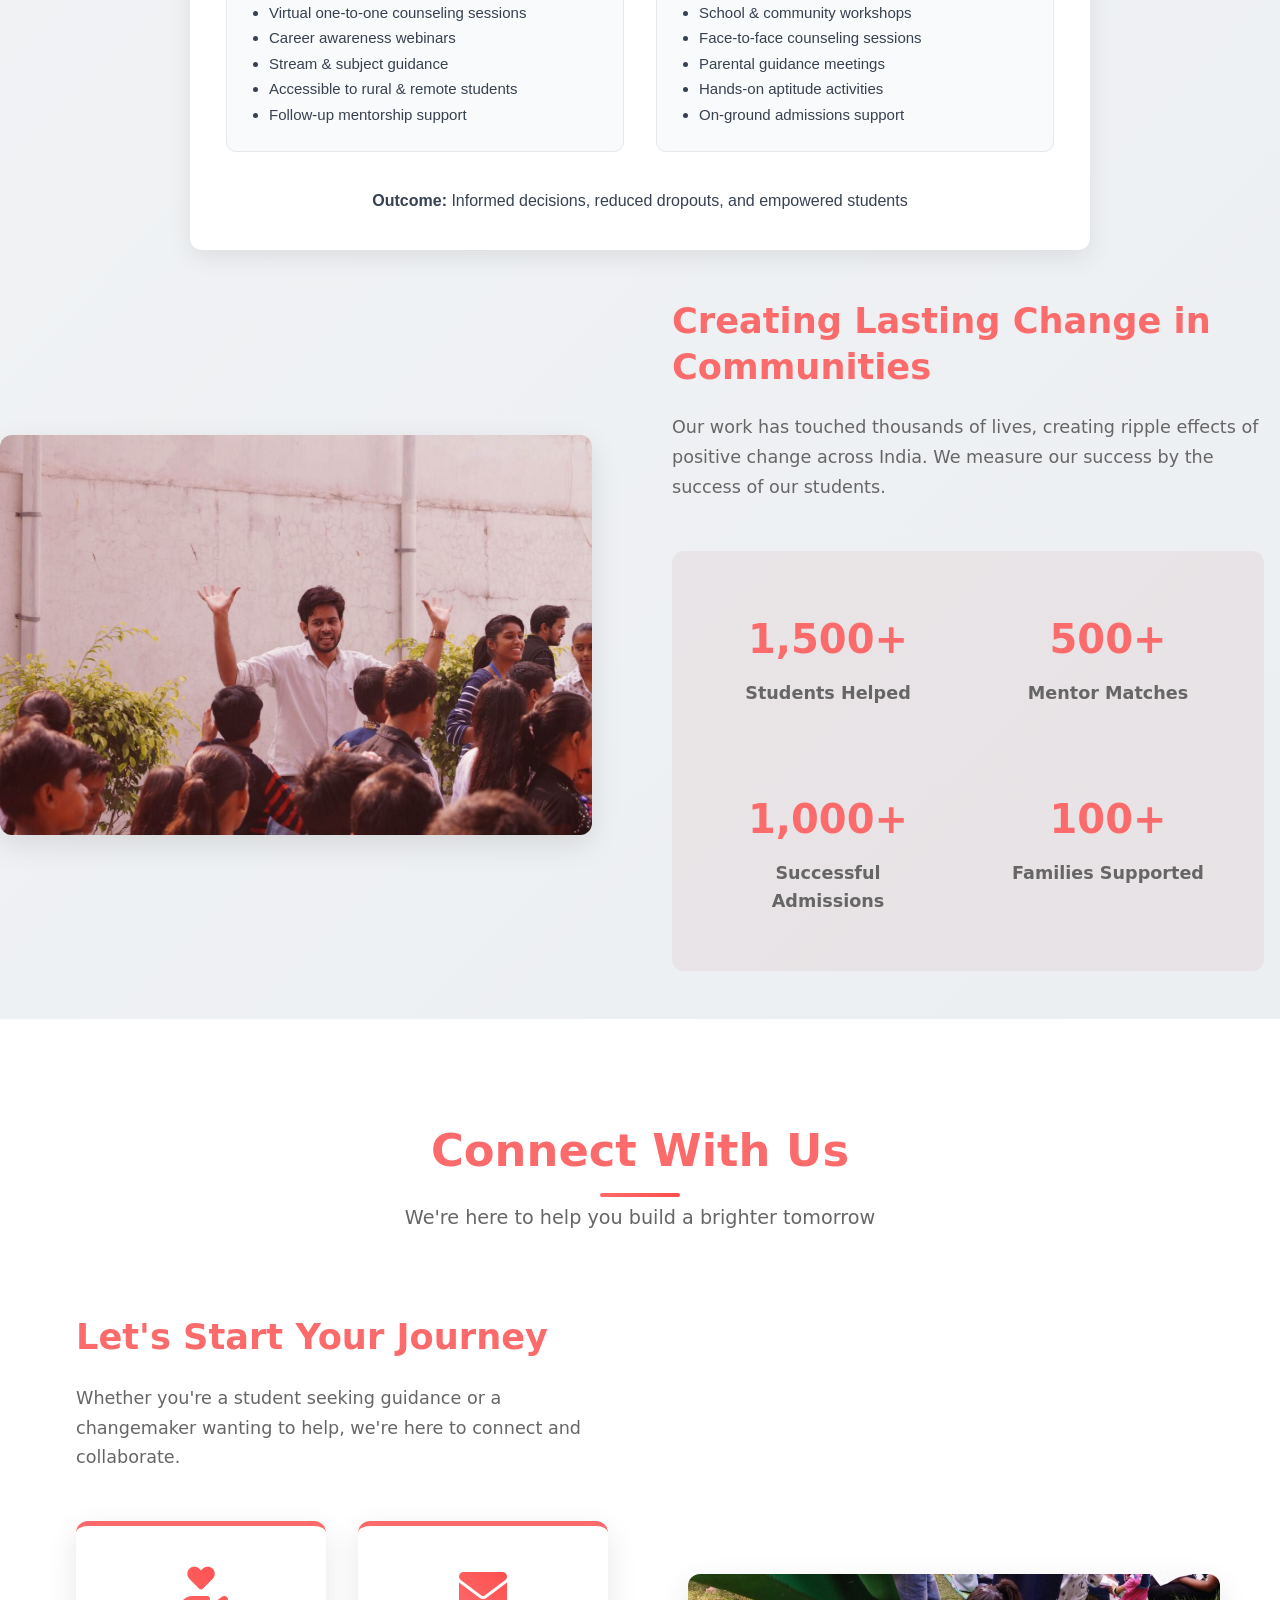
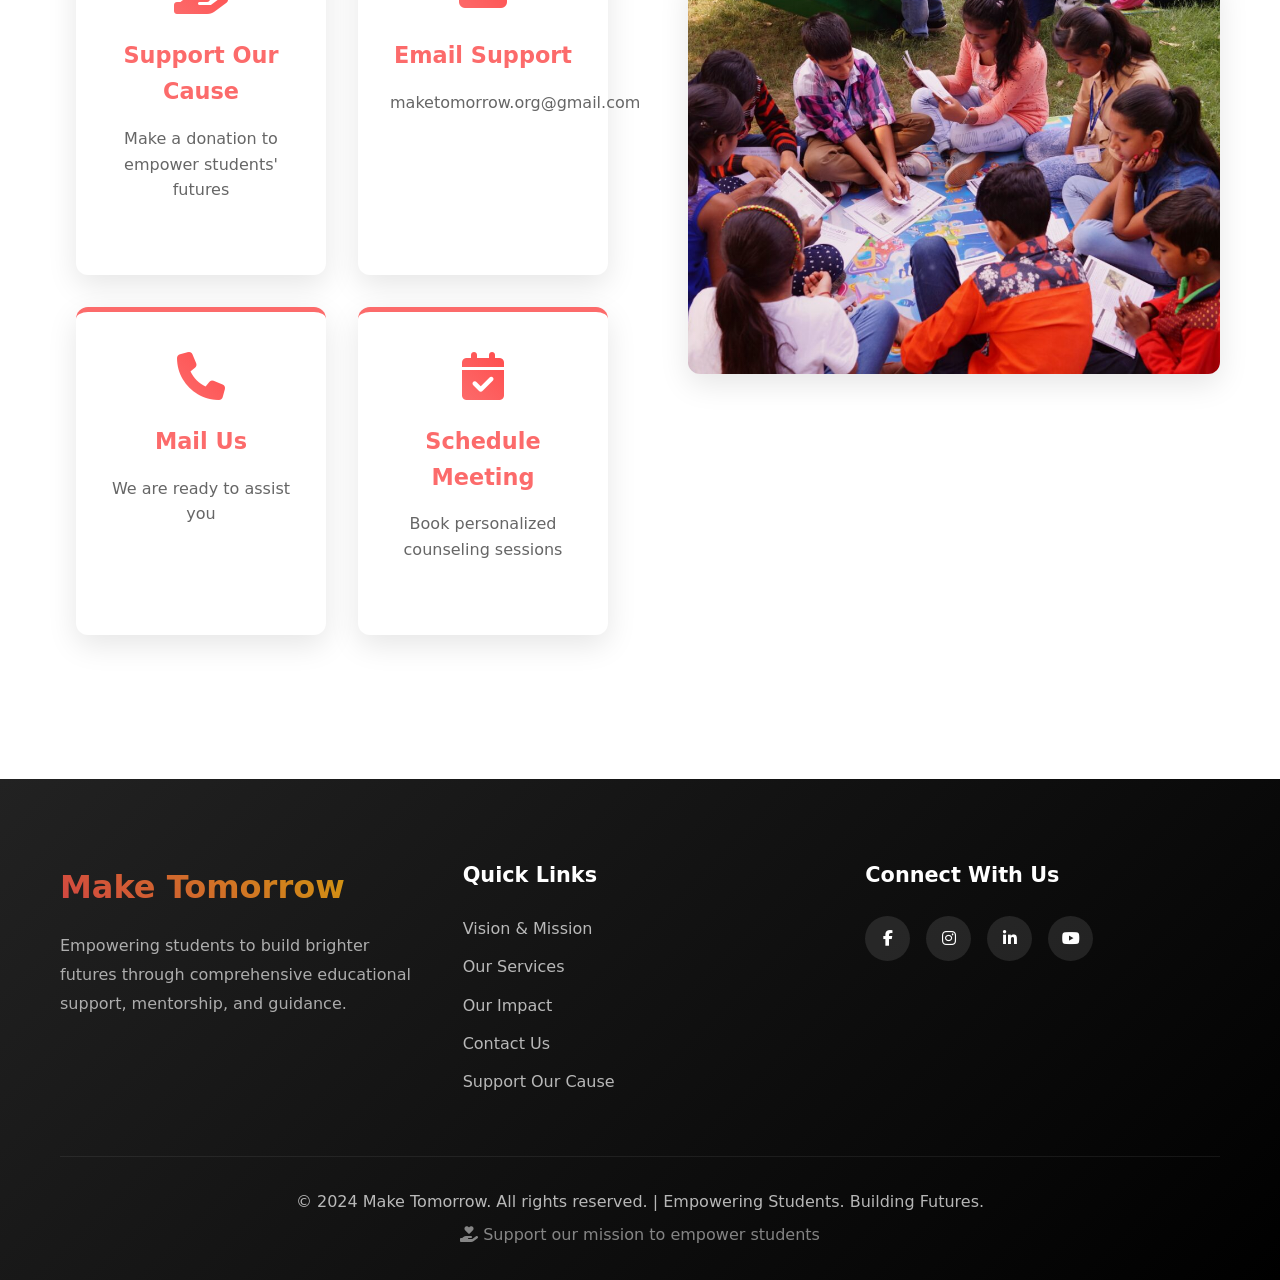
==== commit b5101afb: "Update colors" ====
--- a/index.html
+++ b/index.html
@@ -10,8 +10,8 @@
     <style>
         /* Base Styles */
         :root {
-            --primary: #191010;
-            --primary-dark: #660000;
+            --primary: #fc6b6b;
+            --primary-dark: #7b5050;
             --primary-light: #ff4d4d;
             --secondary: #f8f9fa;
             --accent: #ffcc00;
@@ -1380,8 +1380,8 @@
                         </div>
                         <div class="service-card">
                             <i class="fas fa-phone"></i>
-                            <h4>Call Us</h4>
-                            <p>+91-9555334112 (10 AM - 6 PM)</p>
+                            <h4>Mail Us</h4>
+                            <p> We are ready to assist you</p>
                         </div>
                         <div class="service-card">
                             <i class="fas fa-calendar-check"></i>
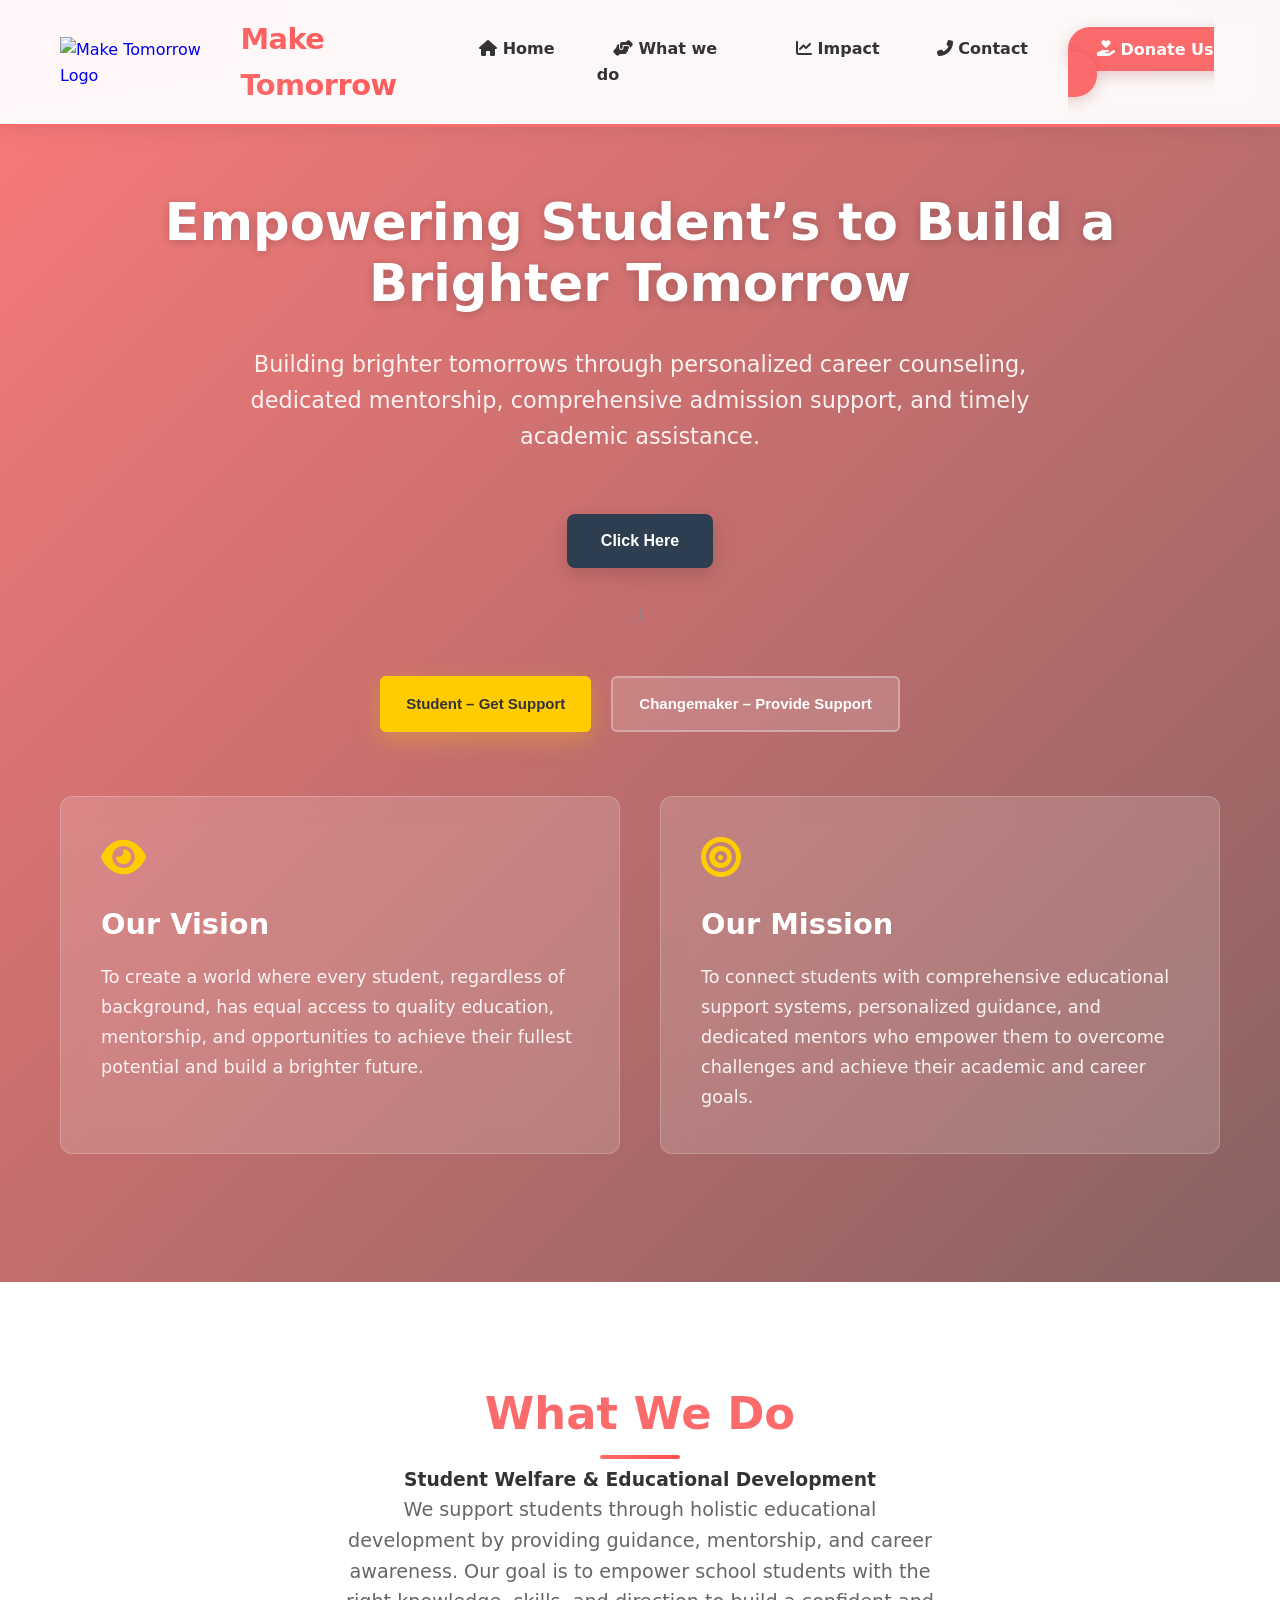
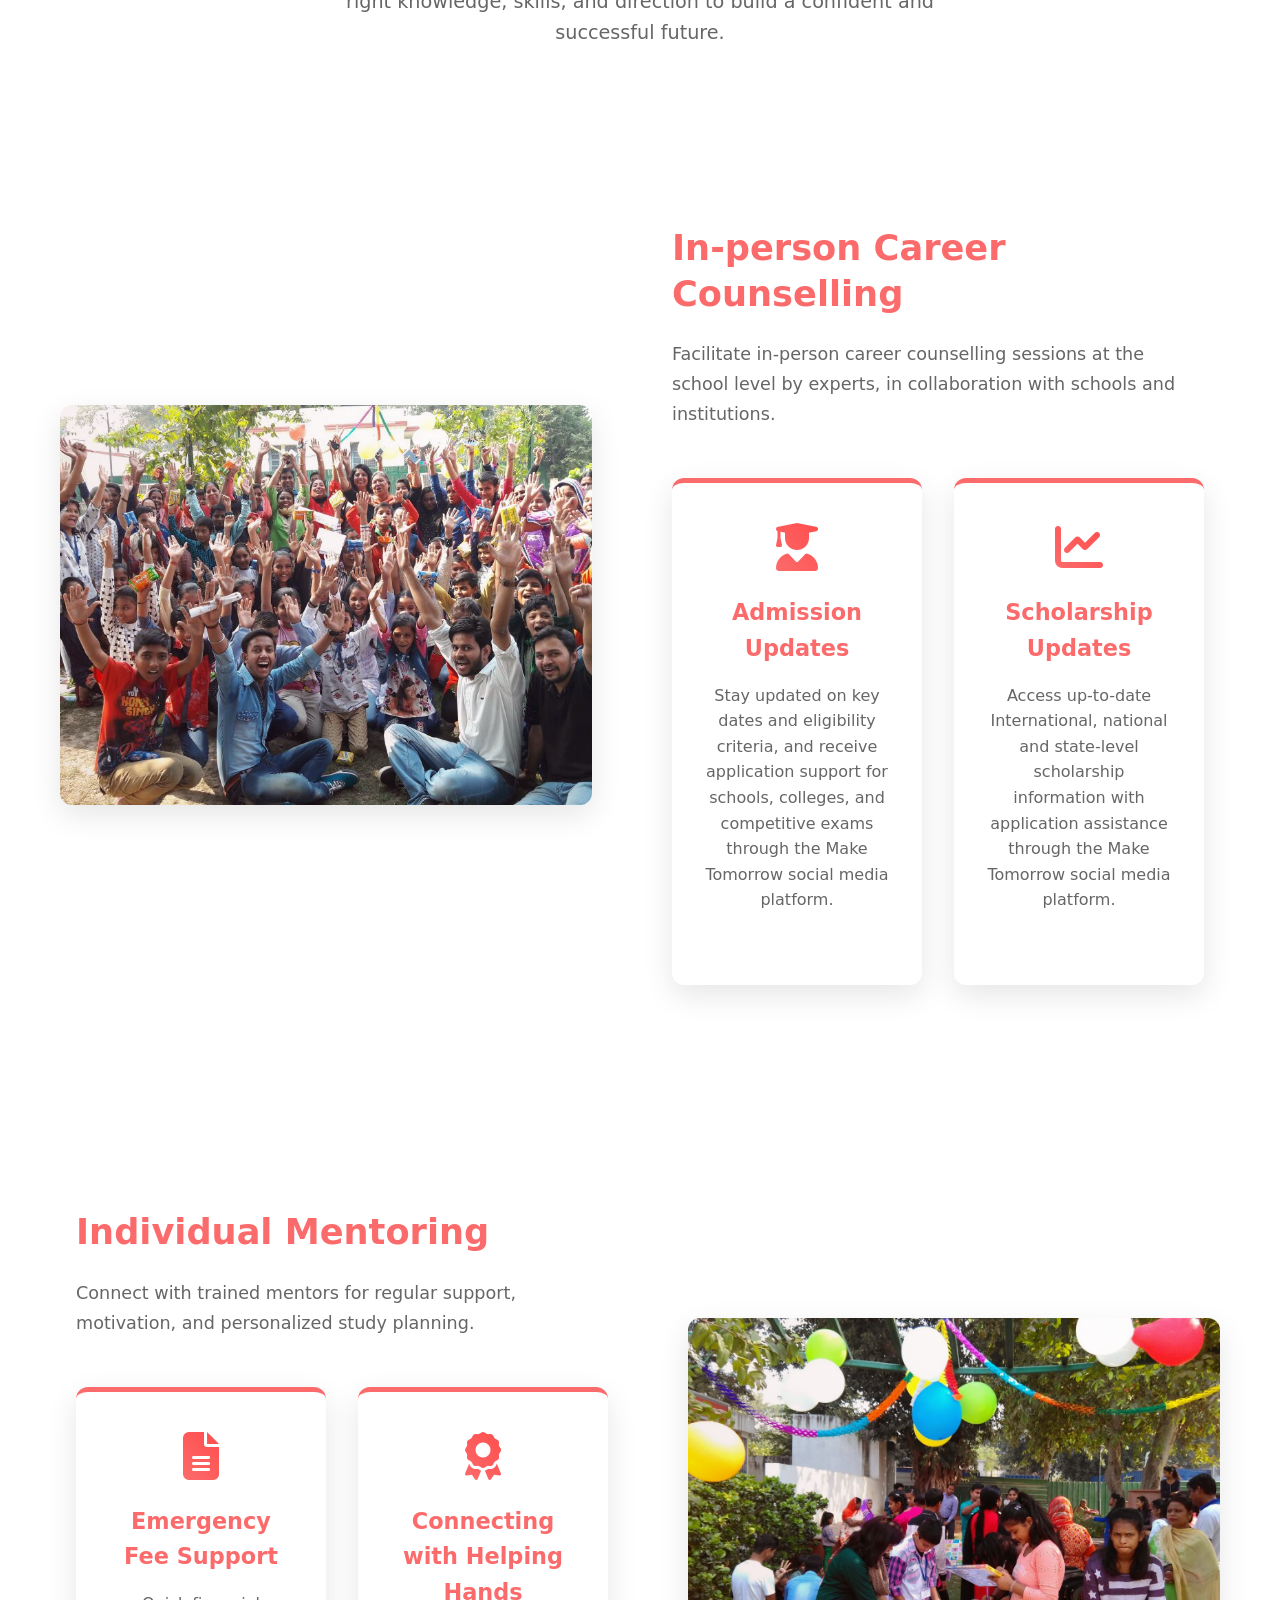
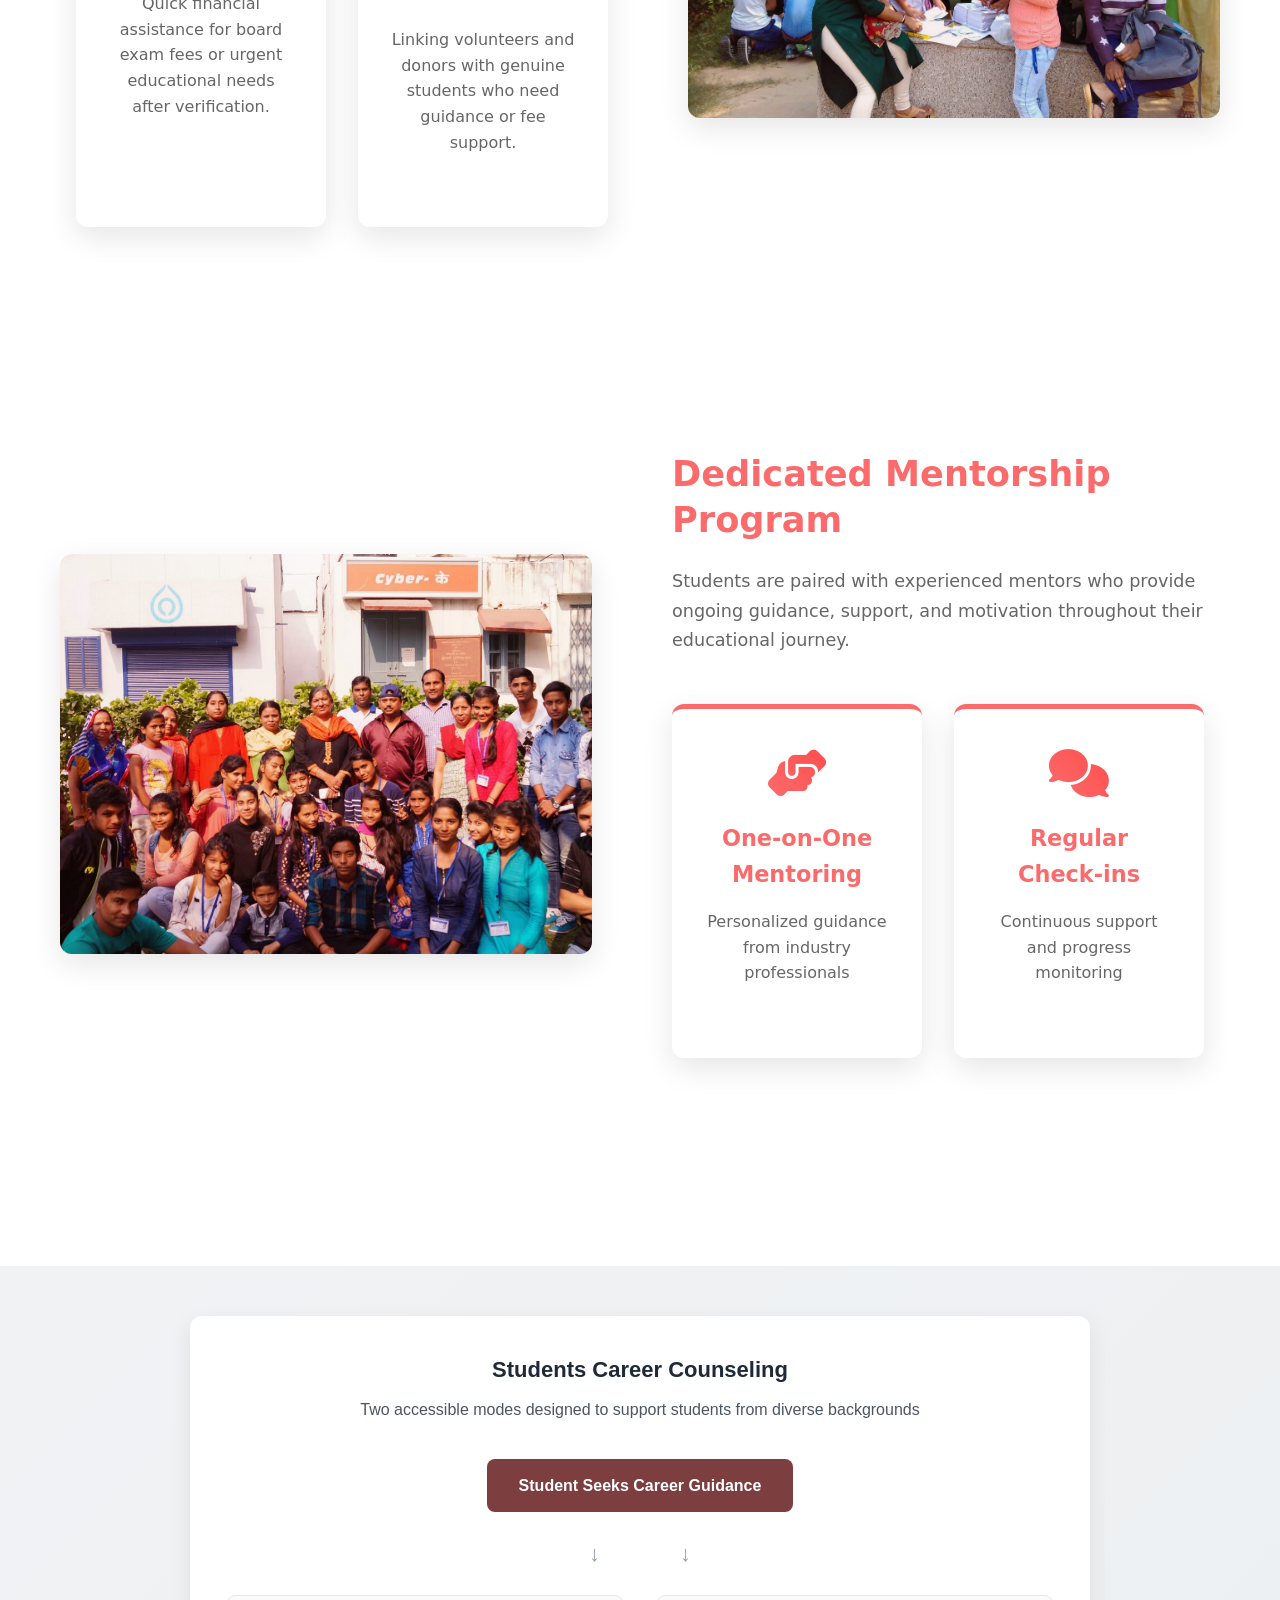
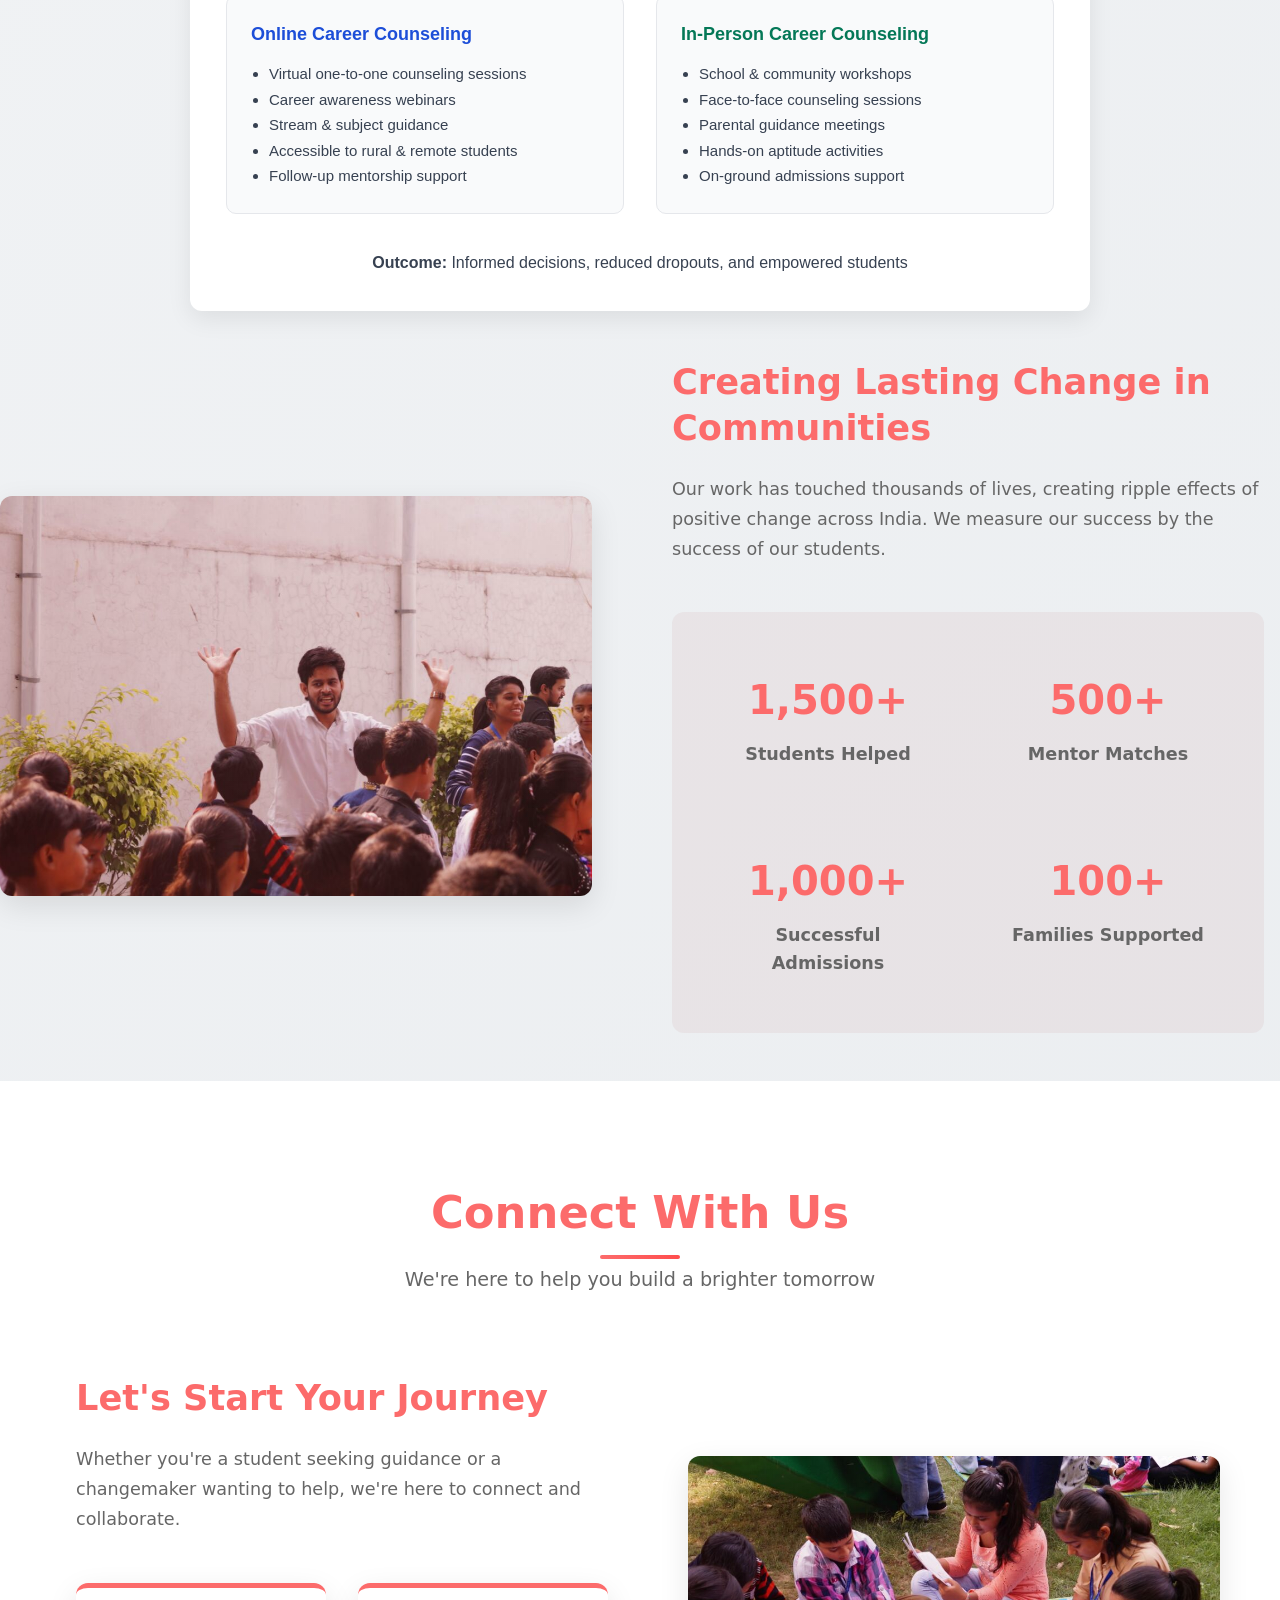
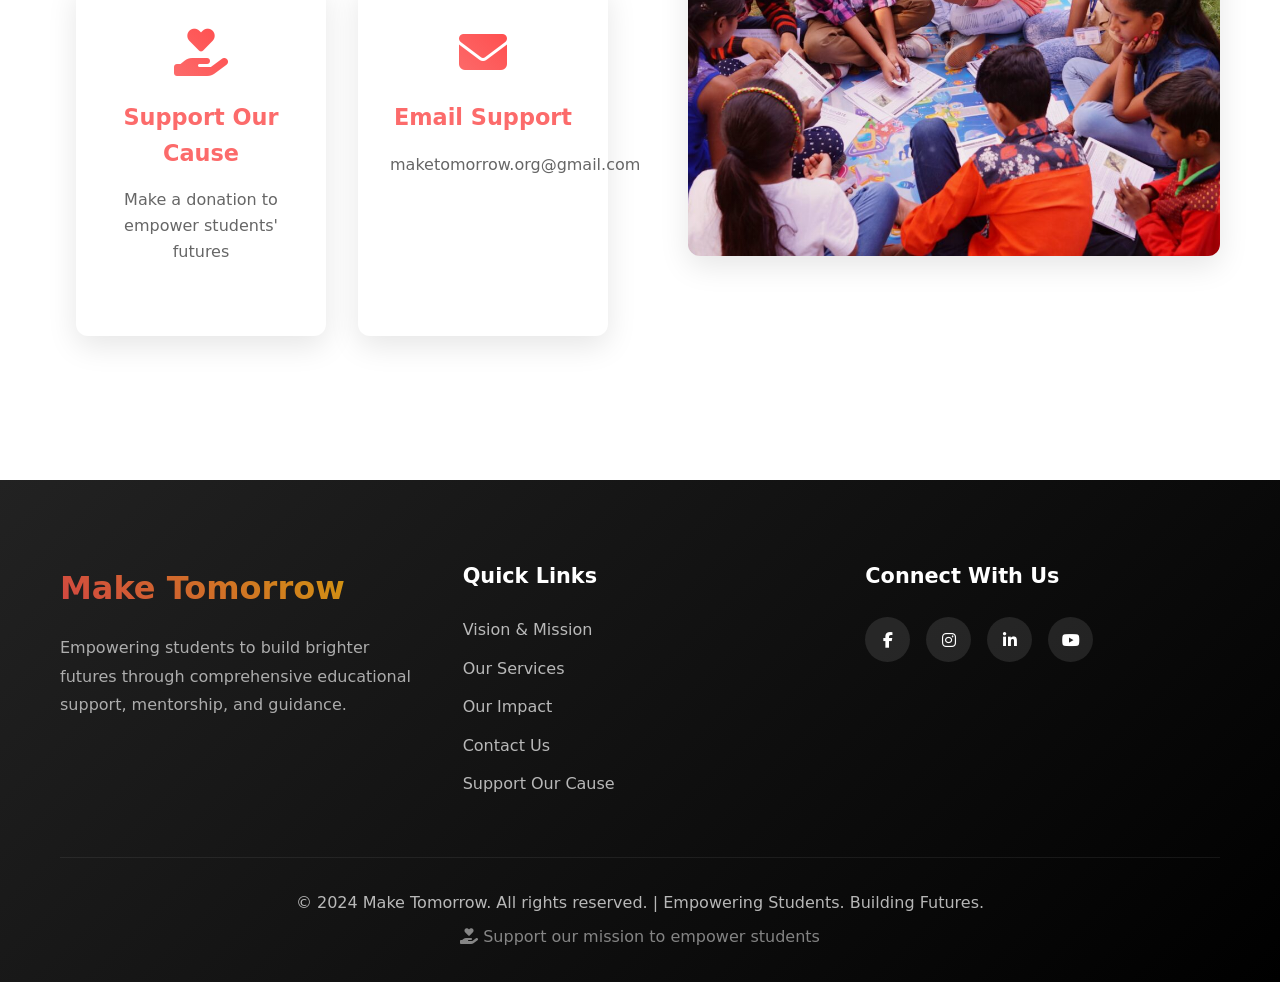
==== commit 82fe4fc2: "Uodate career step" ====
--- a/index.html
+++ b/index.html
@@ -1081,11 +1081,15 @@
     <section class="services-section" id="services">
         <div class="container">
             <div class="section-header">
-                <h2>What we do</h2>
-                <h3>Online Career Counselling</h3>
-                <p>Connect school students with experts online for career counselling and guidance, helping them choose
-                    the right path toward a brighter Tomorrow.
+                <h2>What We Do</h2>
+                <h3>Student Welfare & Educational Development</h3>
+                <p>
+                    We support students through holistic educational development by providing guidance, mentorship, and
+                    career awareness.
+                    Our goal is to empower school students with the right knowledge, skills, and direction to build a
+                    confident and successful future.
                 </p>
+
             </div>
 
             <!-- Service 1 -->
@@ -1378,16 +1382,16 @@
                             <h4>Email Support</h4>
                             <p>maketomorrow.org@gmail.com</p>
                         </div>
-                        <div class="service-card">
+                        <!-- <div class="service-card">
                             <i class="fas fa-phone"></i>
                             <h4>Mail Us</h4>
                             <p> We are ready to assist you</p>
-                        </div>
-                        <div class="service-card">
+                        </div> -->
+                        <!-- <div class="service-card">
                             <i class="fas fa-calendar-check"></i>
                             <h4>Schedule Meeting</h4>
                             <p>Book personalized counseling sessions</p>
-                        </div>
+                        </div> -->
                     </div>
                 </div>
             </div>
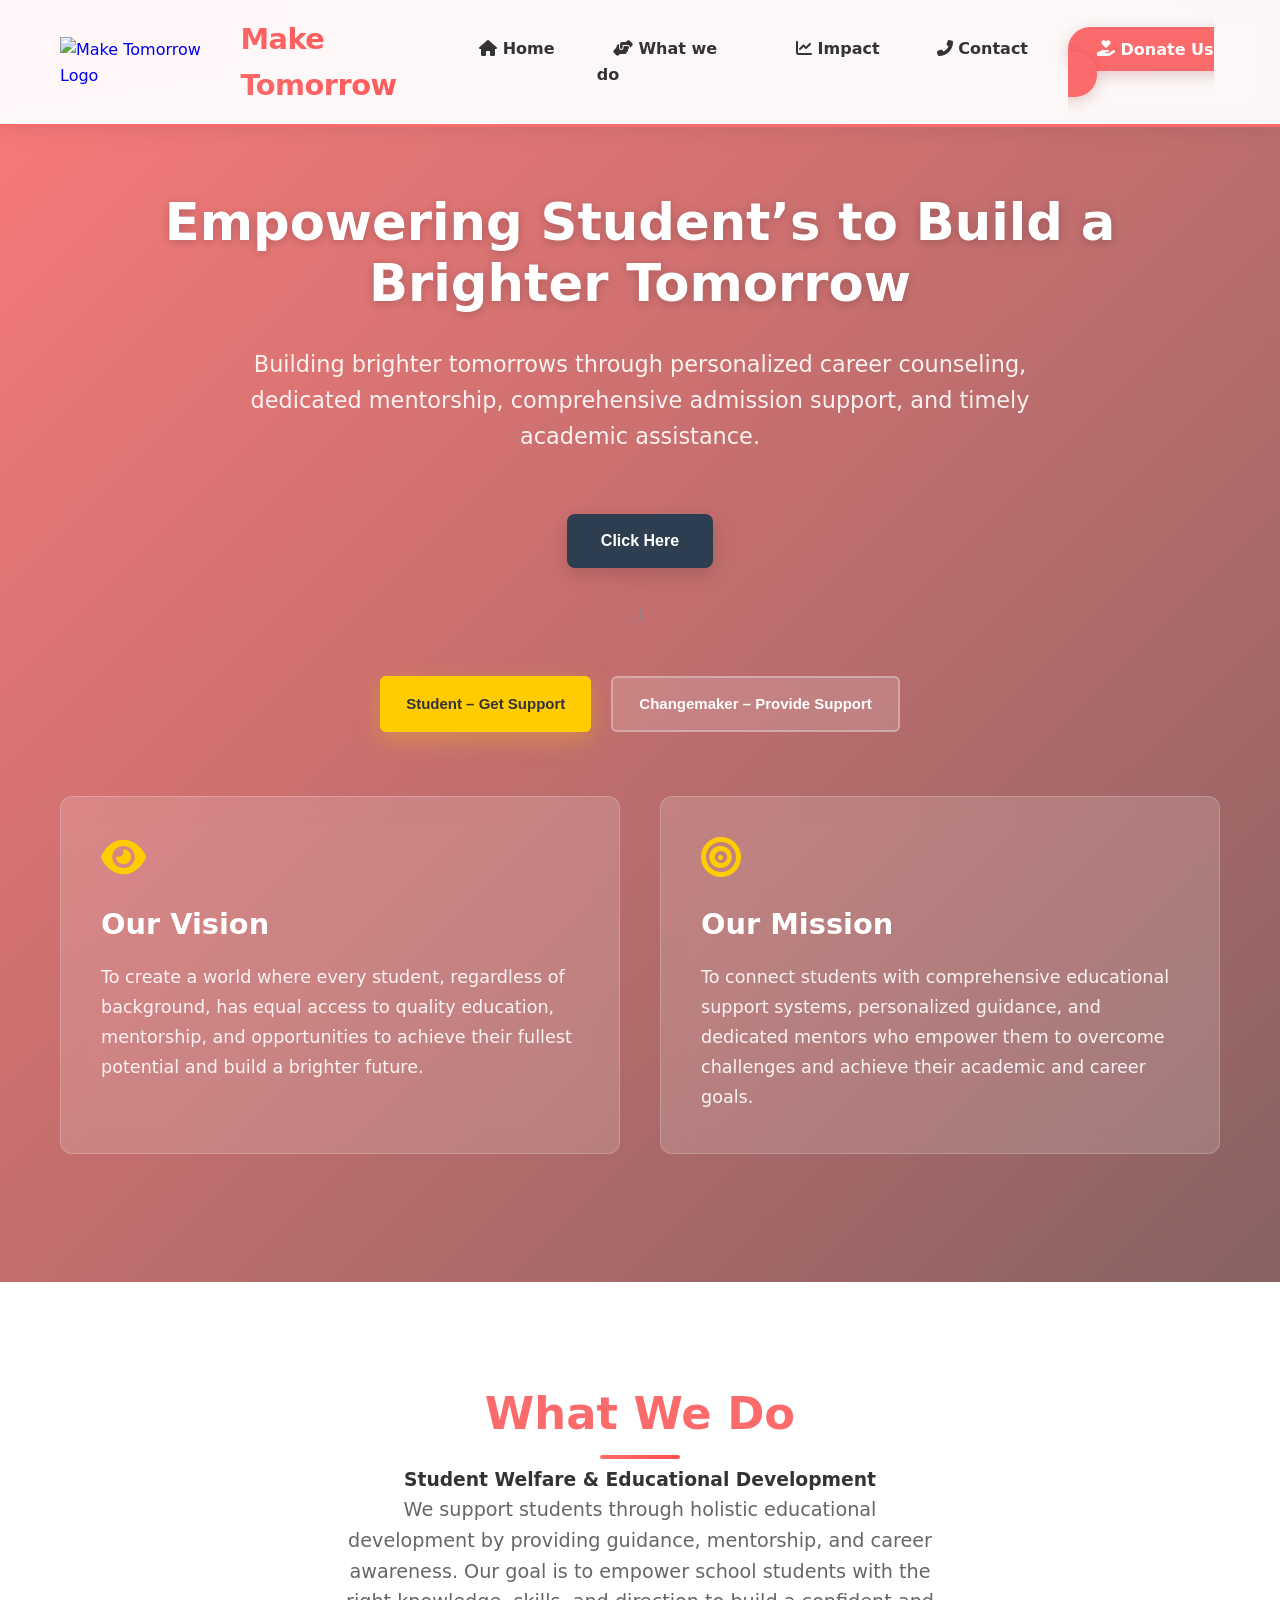
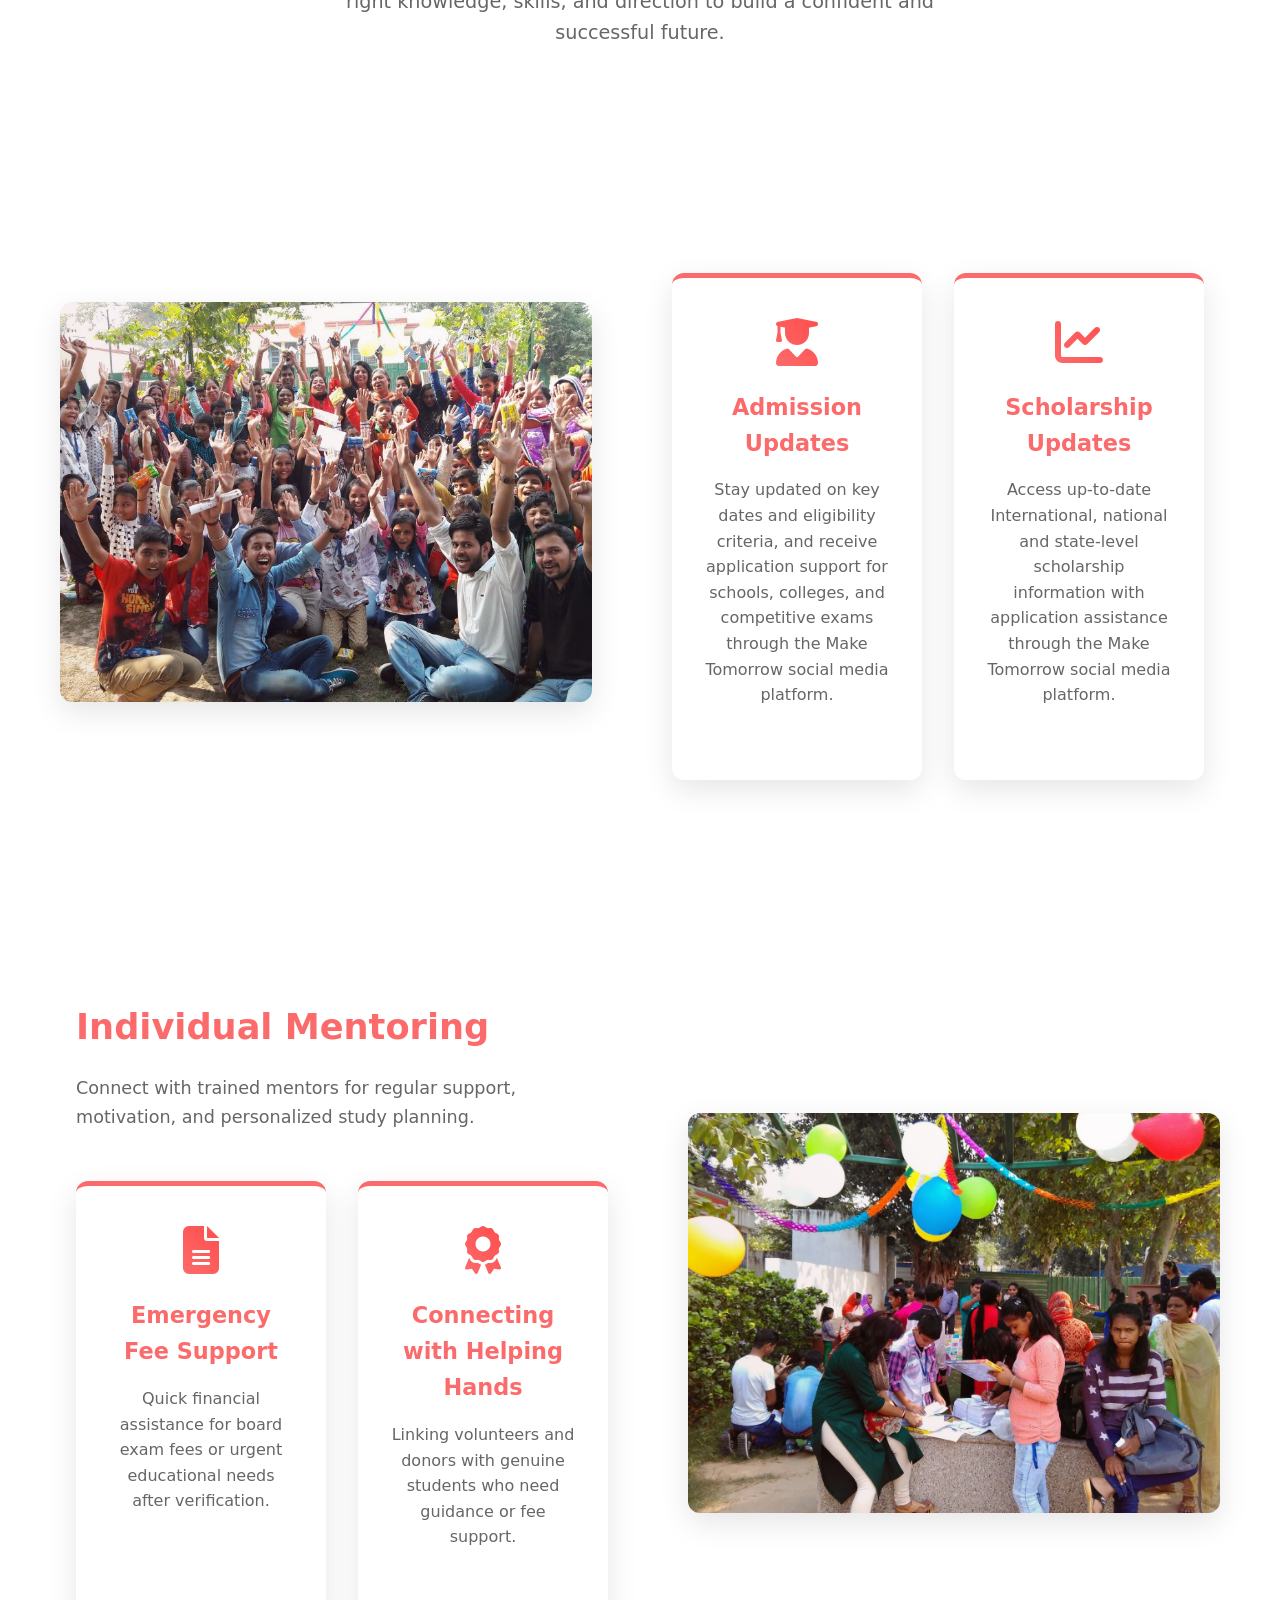
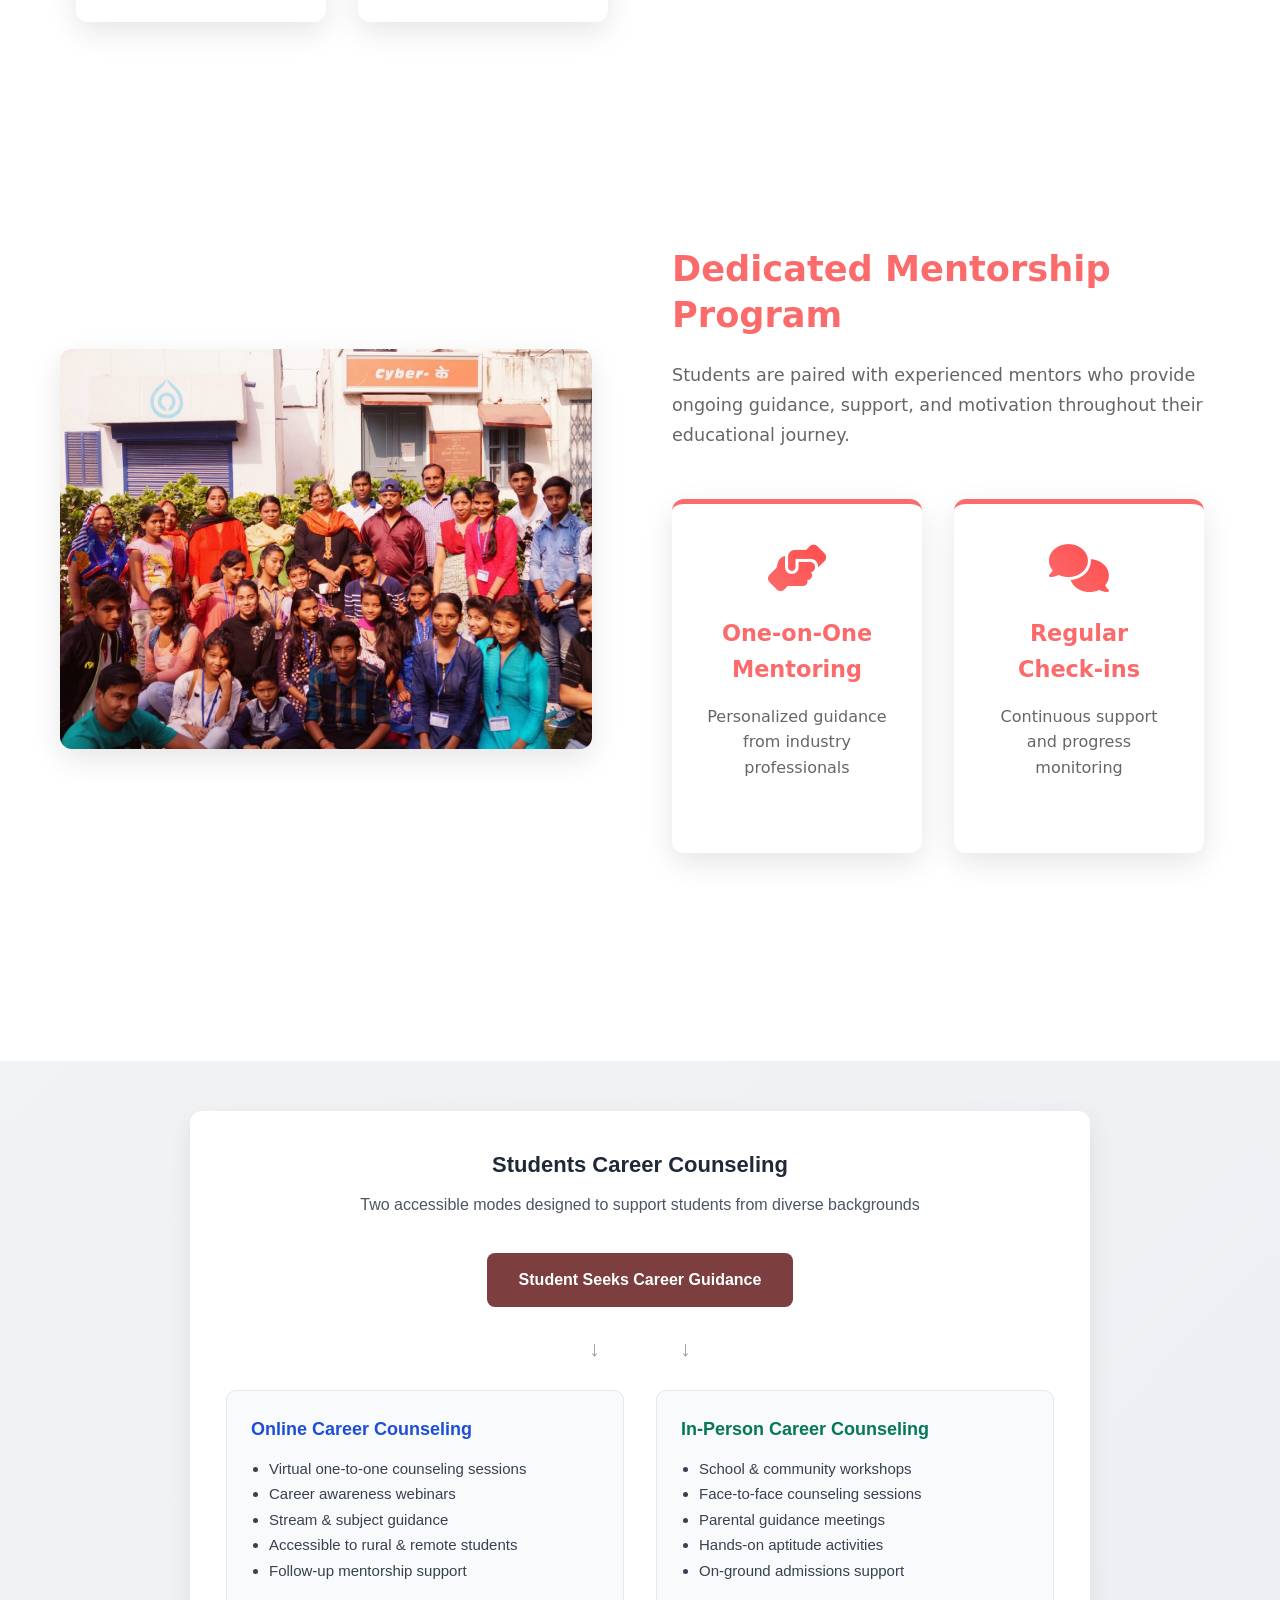
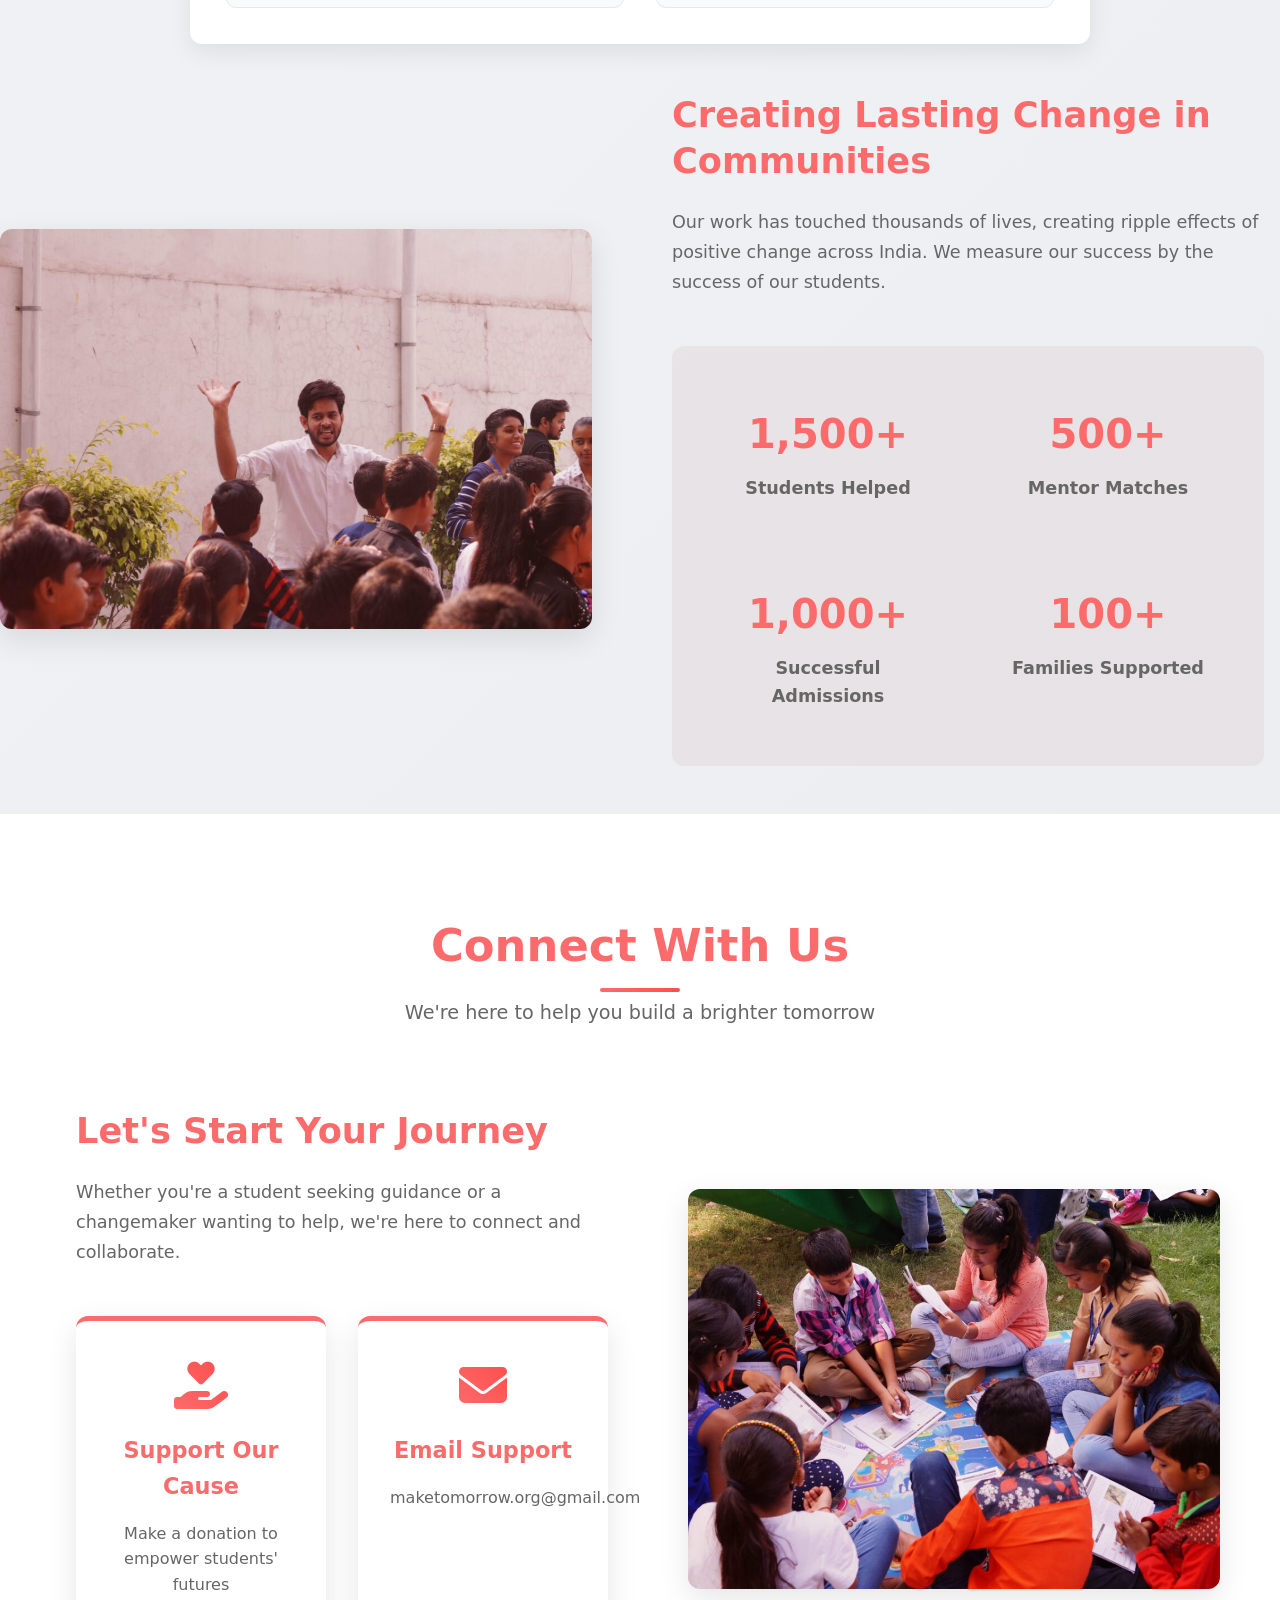
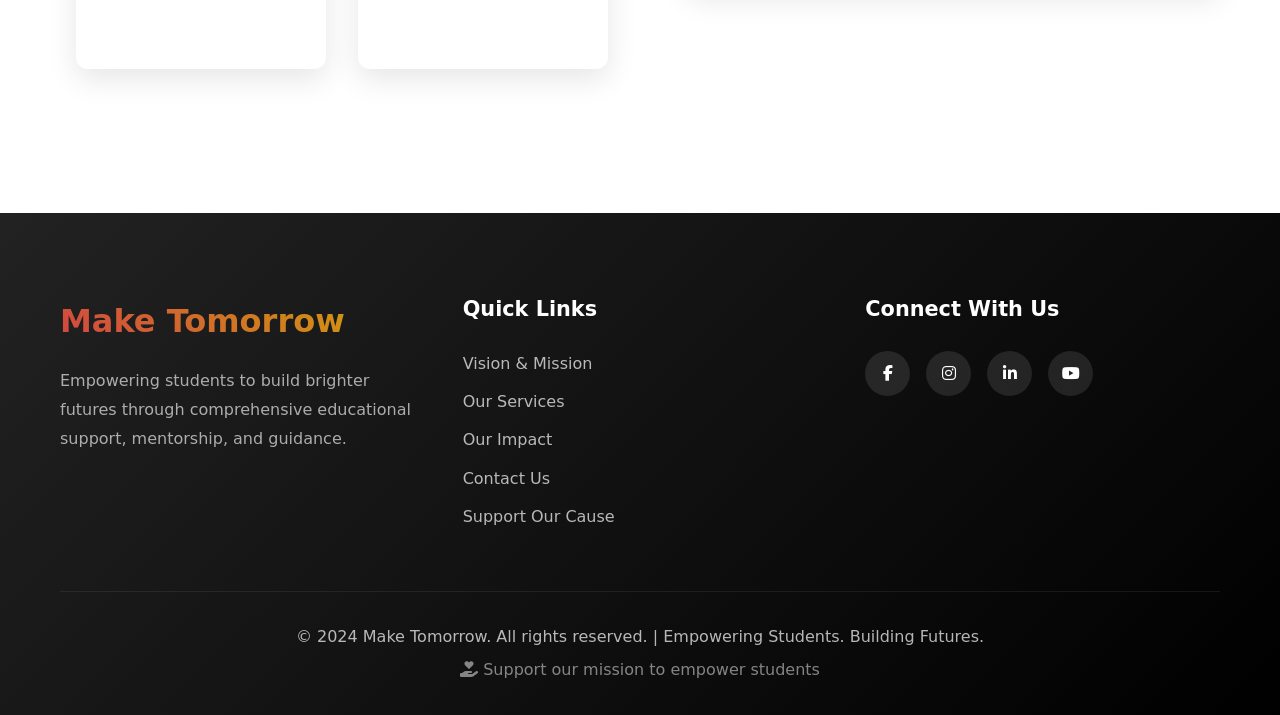
==== commit 23dc4511: "Update for in-person counceling" ====
--- a/index.html
+++ b/index.html
@@ -1100,11 +1100,11 @@
                         <div class="image-overlay"></div>
                     </div>
                     <div class="content-container">
-                        <h3>In-person Career Counselling</h3>
+                        <!-- <h3>In-person Career Counselling</h3>
                         <p>Facilitate in-person career counselling sessions at the school level by experts, in
                             collaboration with schools and institutions.
 
-                        </p>
+                        </p> -->
                         <div class="services-grid">
                             <div class="service-card">
                                 <i class="fas fa-user-graduate"></i>
@@ -1305,13 +1305,13 @@
         </div>
 
         <!-- OUTCOME -->
-        <div style="
+        <!-- <div style="
     margin-top:36px;
     text-align:center;
     font-size:16px;
     color:#374151;">
             <strong>Outcome:</strong> Informed decisions, reduced dropouts, and empowered students
-        </div>
+        </div> -->
 
     </div>
 
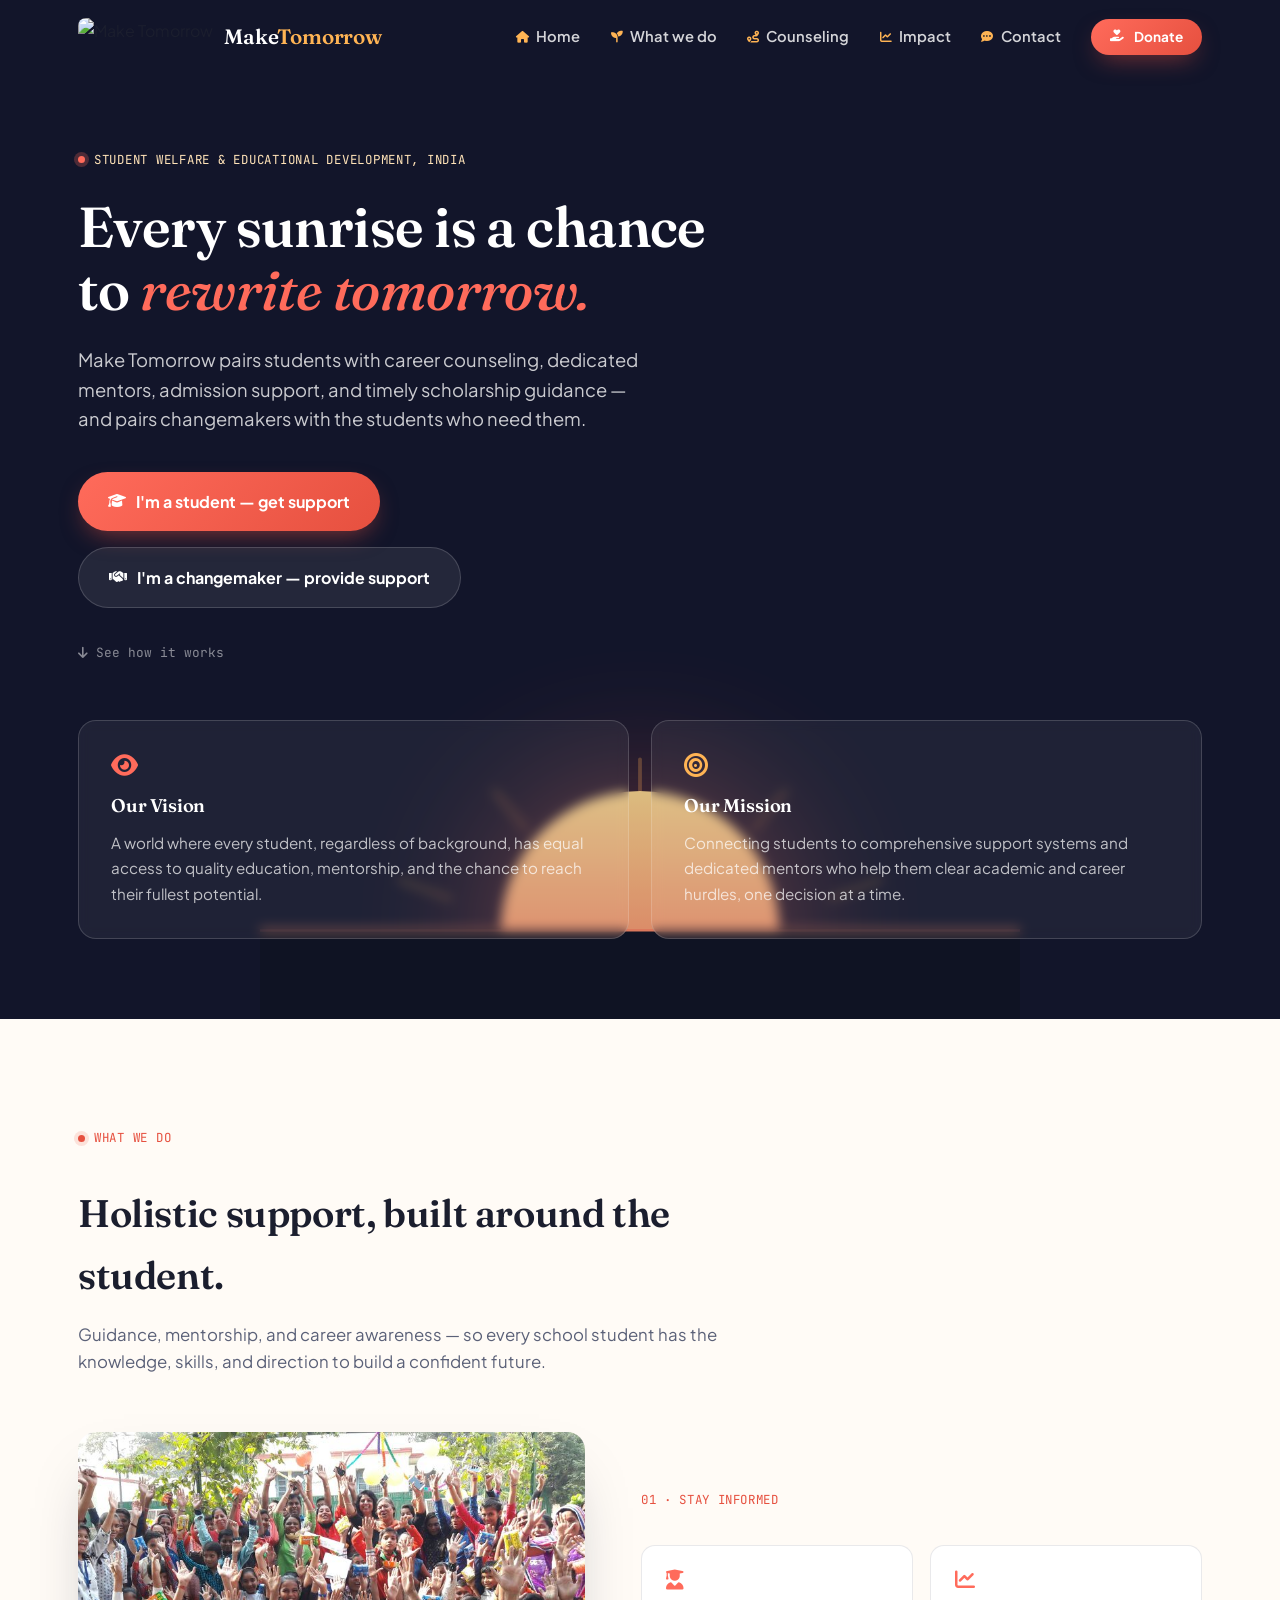
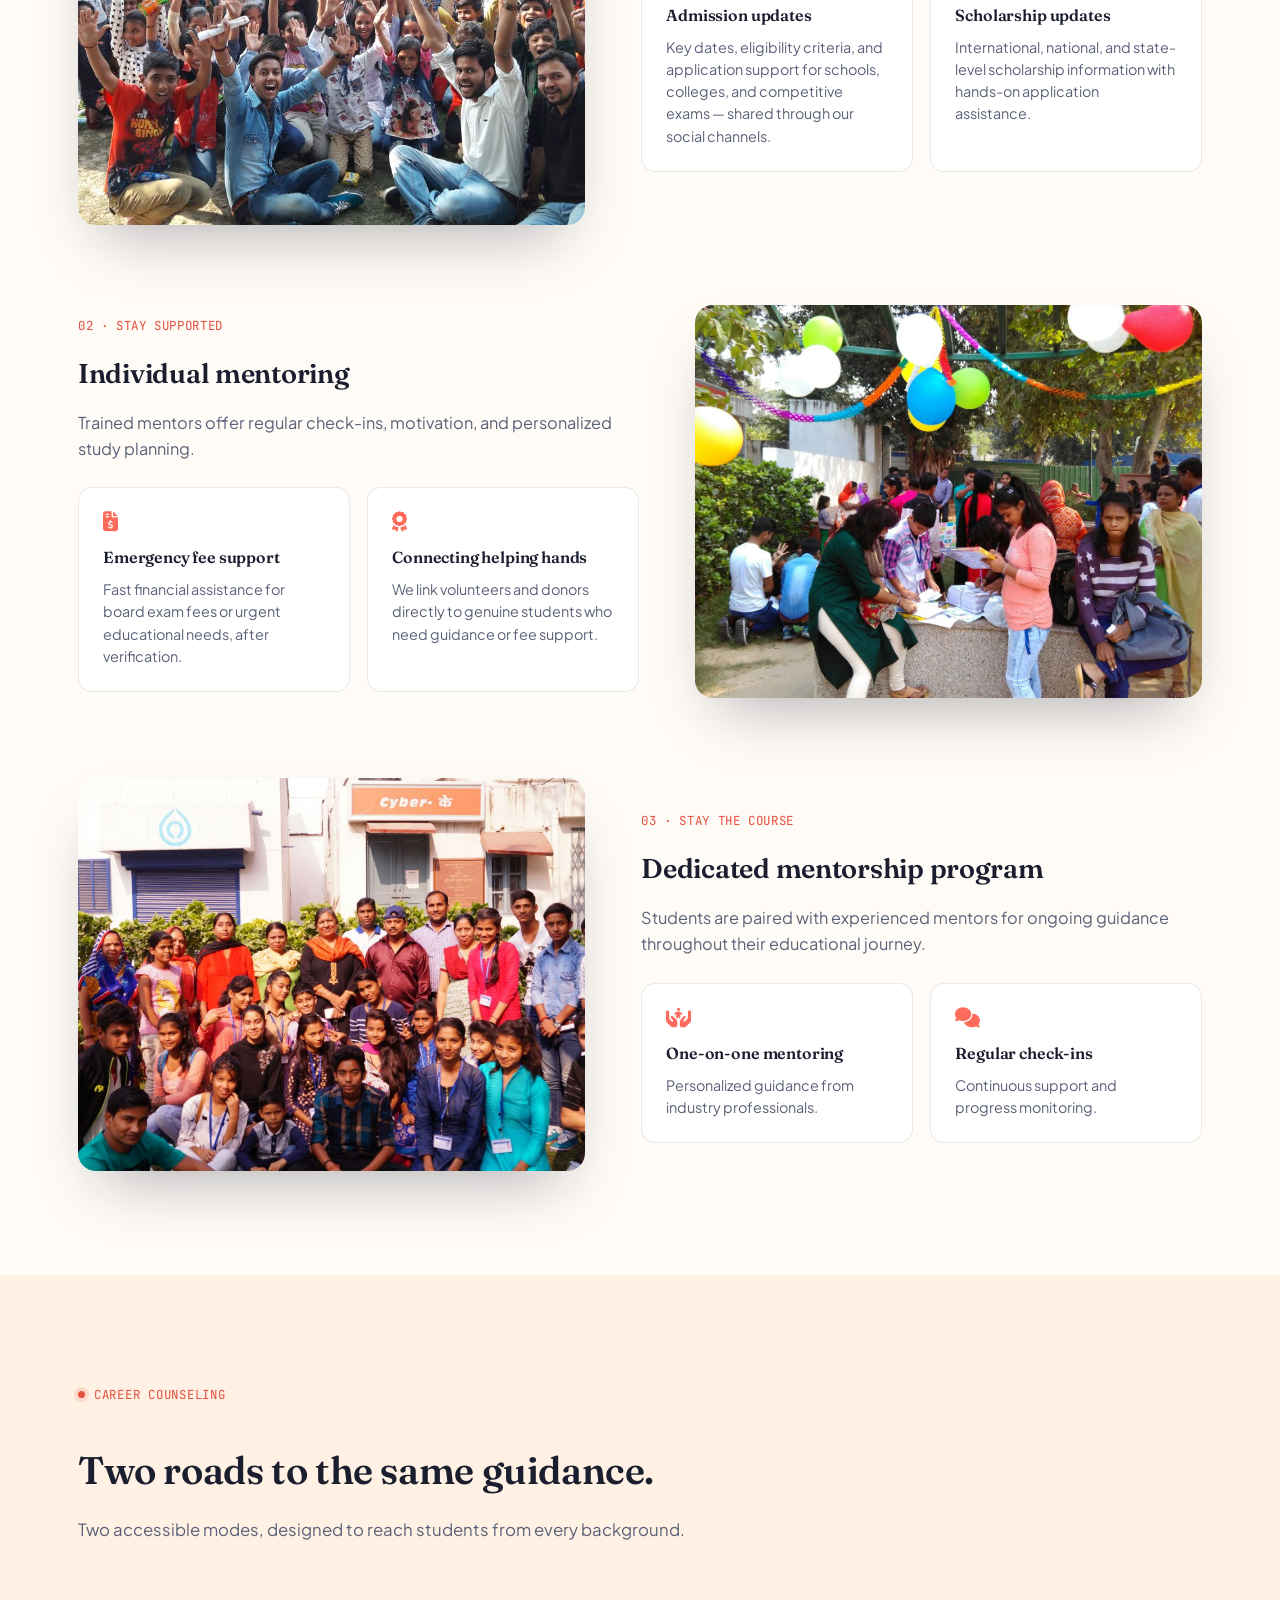
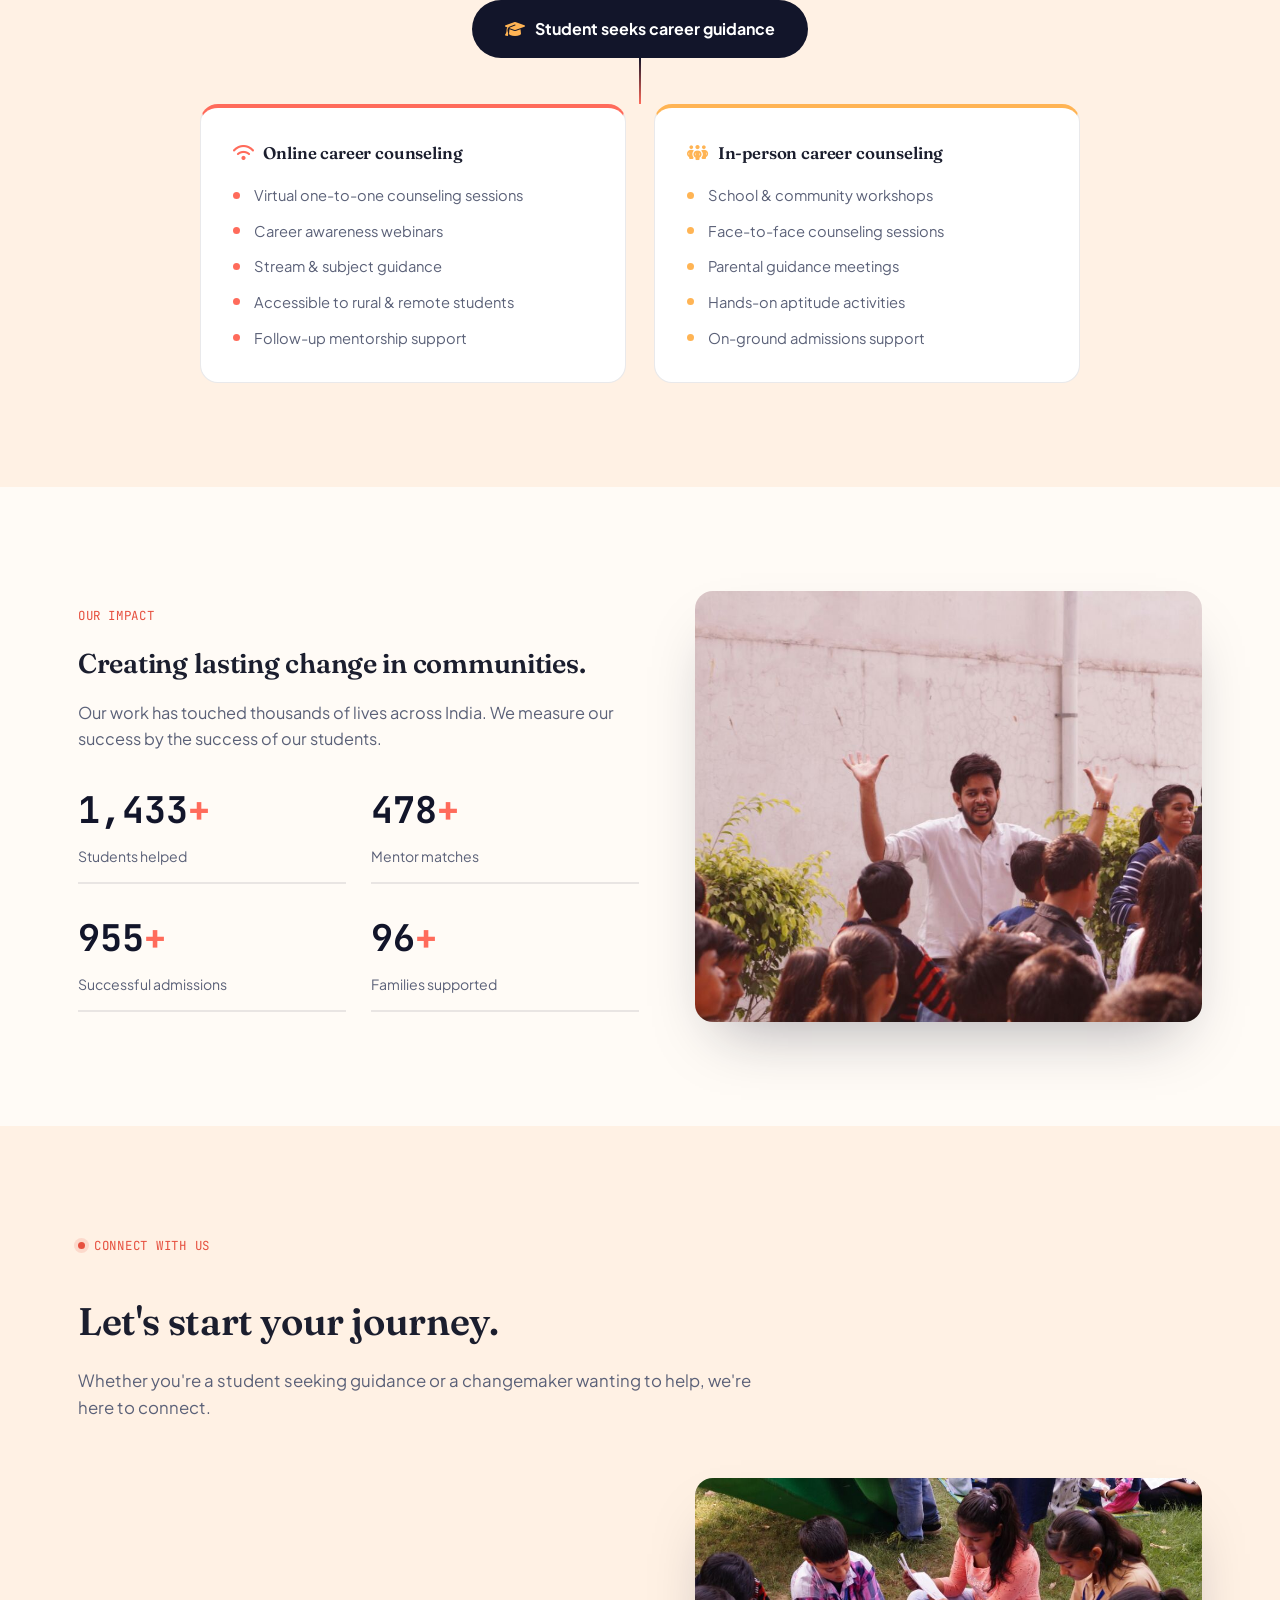
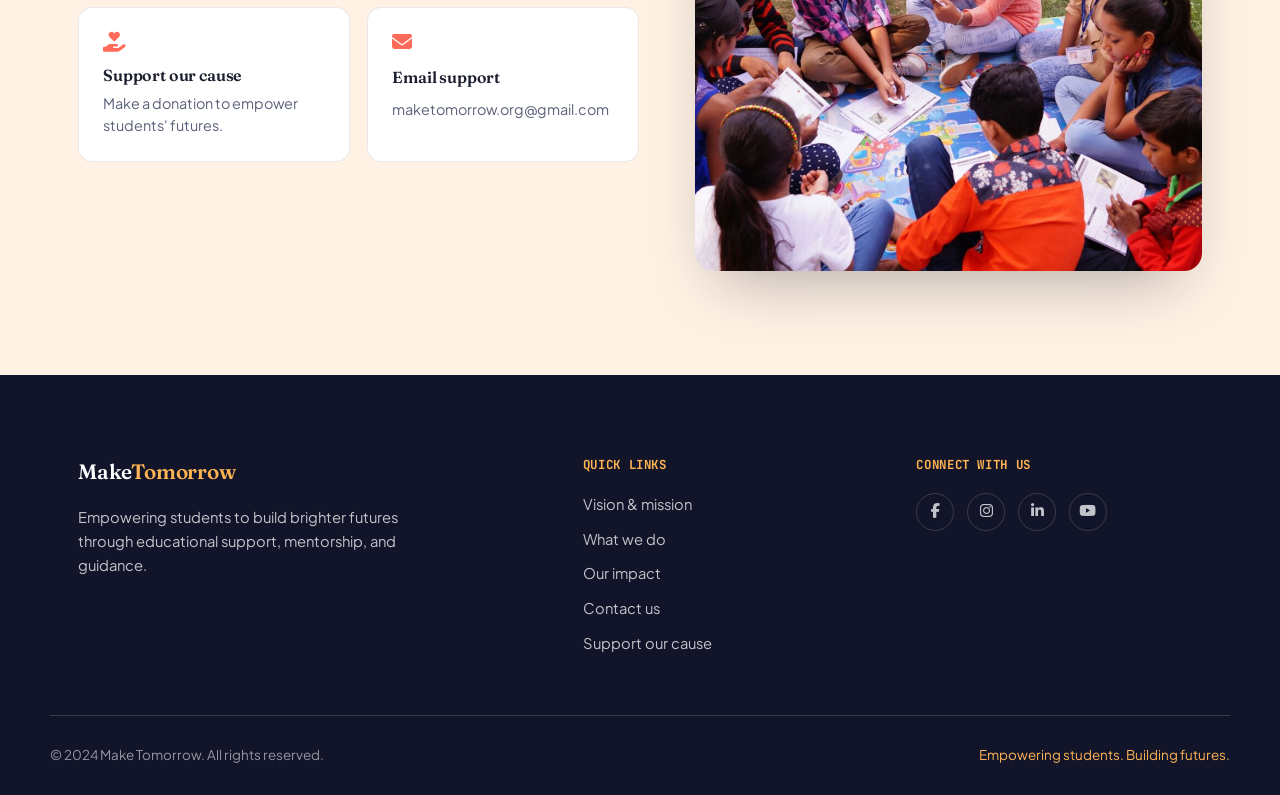
==== commit 0a81dadf: "update landing page" ====
--- a/index.html
+++ b/index.html
@@ -1,1661 +1,344 @@
 <!DOCTYPE html>
 <html lang="en-IN">
-
 <head>
-    <meta charset="UTF-8">
-    <meta name="viewport" content="width=device-width, initial-scale=1.0">
-    <title>Make Tomorrow - Empowering Students</title>
-    <meta name="description" content="Empowering Every Student to Build a Brighter Tomorrow">
-    <link rel="stylesheet" href="https://cdnjs.cloudflare.com/ajax/libs/font-awesome/6.4.0/css/all.min.css">
-    <style>
-        /* Base Styles */
-        :root {
-            --primary: #fc6b6b;
-            --primary-dark: #7b5050;
-            --primary-light: #ff4d4d;
-            --secondary: #f8f9fa;
-            --accent: #ffcc00;
-            --text: #333333;
-            --text-light: #666666;
-            --white: #ffffff;
-            --shadow: 0 10px 30px rgba(0, 0, 0, 0.1);
-            --radius: 12px;
-            --transition: all 0.3s cubic-bezier(0.4, 0, 0.2, 1);
-        }
-
-        * {
-            margin: 0;
-            padding: 0;
-            box-sizing: border-box;
-        }
-
-        body {
-            font-family: 'Segoe UI', system-ui, -apple-system, sans-serif;
-            line-height: 1.6;
-            color: var(--text);
-            background: linear-gradient(135deg, #f8f9fa 0%, #e9ecef 100%);
-            min-height: 100vh;
-        }
-
-        .container {
-            max-width: 1200px;
-            margin: 0 auto;
-            padding: 0 20px;
-        }
-
-        /* Modern Header Navigation */
-        .header {
-            background: rgba(255, 255, 255, 0.95);
-            backdrop-filter: blur(10px);
-            padding: 1rem 0;
-            position: fixed;
-            top: 0;
-            width: 100%;
-            z-index: 1000;
-            box-shadow: 0 2px 20px rgba(0, 0, 0, 0.08);
-            border-bottom: 3px solid var(--primary);
-        }
-
-        .nav-container {
-            display: flex;
-            justify-content: space-between;
-            align-items: center;
-        }
-
-        .logo-container {
-            display: flex;
-            align-items: center;
-            gap: 1rem;
-            text-decoration: none;
-        }
-
-        .logo {
-            height: 50px;
-            width: auto;
-            transition: var(--transition);
-        }
-
-        .logo:hover {
-            transform: rotate(-5deg) scale(1.05);
-        }
-
-        .logo-text {
-            color: var(--primary);
-            font-size: 1.8rem;
-            font-weight: 800;
-            letter-spacing: -0.5px;
-            background: linear-gradient(45deg, var(--primary), var(--primary-light));
-            -webkit-background-clip: text;
-            -webkit-text-fill-color: transparent;
-        }
-
-        /* Mobile Menu */
-        .menu-toggle {
-            display: none;
-            background: none;
-            border: none;
-            color: var(--primary);
-            font-size: 1.8rem;
-            cursor: pointer;
-            padding: 0.5rem;
-            border-radius: 8px;
-            transition: var(--transition);
-        }
-
-        .menu-toggle:hover {
-            background: rgba(128, 0, 0, 0.1);
-        }
-
-        .nav-links {
-            display: flex;
-            list-style: none;
-            gap: 2.5rem;
-            align-items: center;
-        }
-
-        .nav-links a {
-            color: var(--text);
-            text-decoration: none;
-            font-weight: 600;
-            font-size: 1rem;
-            padding: 0.5rem 1rem;
-            border-radius: 8px;
-            transition: var(--transition);
-            position: relative;
-        }
-
-        .nav-links a:hover {
-            color: var(--primary);
-            background: rgba(128, 0, 0, 0.05);
-        }
-
-        .nav-links a::after {
-            content: '';
-            position: absolute;
-            bottom: -5px;
-            left: 50%;
-            width: 0;
-            height: 3px;
-            background: var(--primary);
-            border-radius: 2px;
-            transition: var(--transition);
-            transform: translateX(-50%);
-        }
-
-        .nav-links a:hover::after {
-            width: 100%;
-        }
-
-        .nav-cta {
-            background: var(--primary);
-            color: var(--white) !important;
-            padding: 0.8rem 1.8rem !important;
-            border-radius: 30px !important;
-            box-shadow: 0 4px 15px rgba(128, 0, 0, 0.2);
-        }
-
-        .nav-cta:hover {
-            background: var(--primary-dark) !important;
-            transform: translateY(-2px);
-            box-shadow: 0 6px 20px rgba(128, 0, 0, 0.3);
-        }
-
-        /* HERO SECTION WITH VISION & MISSION */
-        .hero {
-            padding: 12rem 0 5rem;
-            background: linear-gradient(135deg, var(--primary) 0%, var(--primary-dark) 100%);
-            color: var(--white);
-            position: relative;
-            overflow: hidden;
-        }
-
-        .hero::before {
-            content: '';
-            position: absolute;
-            top: 0;
-            left: 0;
-            right: 0;
-            bottom: 0;
-            background: url('data:image/svg+xml,<svg xmlns="http://www.w3.org/2000/svg" viewBox="0 0 1000 100" opacity="0.1"><path d="M0,0 Q250,50 500,0 T1000,0 V100 H0 Z" fill="white"/></svg>') bottom center/cover;
-        }
-
-        .hero-content {
-            max-width: 1200px;
-            margin: 0 auto;
-            text-align: center;
-            position: relative;
-            z-index: 1;
-        }
-
-        .hero h1 {
-            font-size: 3.2rem;
-            margin-bottom: 2rem;
-            font-weight: 800;
-            line-height: 1.2;
-            text-shadow: 0 2px 10px rgba(0, 0, 0, 0.2);
-        }
-
-        .hero-subtitle {
-            font-size: 1.4rem;
-            opacity: 0.9;
-            margin-bottom: 3rem;
-            max-width: 800px;
-            margin-left: auto;
-            margin-right: auto;
-        }
-
-        /* Vision & Mission Cards in Hero */
-        .vision-mission-container {
-            display: grid;
-            grid-template-columns: repeat(auto-fit, minmax(300px, 1fr));
-            gap: 2.5rem;
-            margin-top: 4rem;
-            margin-bottom: 3rem;
-        }
-
-        .vision-card,
-        .mission-card {
-            background: rgba(255, 255, 255, 0.15);
-            backdrop-filter: blur(10px);
-            padding: 2.5rem;
-            border-radius: var(--radius);
-            border: 1px solid rgba(255, 255, 255, 0.2);
-            transition: var(--transition);
-            text-align: left;
-        }
-
-        .vision-card:hover,
-        .mission-card:hover {
-            background: rgba(255, 255, 255, 0.25);
-            transform: translateY(-10px);
-            box-shadow: 0 20px 40px rgba(0, 0, 0, 0.2);
-        }
-
-        .vision-card i,
-        .mission-card i {
-            font-size: 2.5rem;
-            margin-bottom: 1.5rem;
-            color: var(--accent);
-        }
-
-        .vision-card h3,
-        .mission-card h3 {
-            font-size: 1.8rem;
-            margin-bottom: 1rem;
-            color: var(--white);
-        }
-
-        .vision-card p,
-        .mission-card p {
-            font-size: 1.1rem;
-            line-height: 1.7;
-            opacity: 0.9;
-        }
-
-        /* CTA Buttons */
-        .cta-buttons {
-            display: flex;
-            gap: 1.5rem;
-            justify-content: center;
-            flex-wrap: wrap;
-            margin-top: 3rem;
-        }
-
-        .btn {
-            display: inline-flex;
-            align-items: center;
-            gap: 0.8rem;
-            padding: 1.2rem 2.5rem;
-            border-radius: 50px;
-            text-decoration: none;
-            font-weight: 600;
-            font-size: 1.1rem;
-            transition: var(--transition);
-            border: none;
-            cursor: pointer;
-            position: relative;
-            overflow: hidden;
-        }
-
-        .btn::before {
-            content: '';
-            position: absolute;
-            top: 0;
-            left: -100%;
-            width: 100%;
-            height: 100%;
-            background: linear-gradient(90deg, transparent, rgba(255, 255, 255, 0.2), transparent);
-            transition: 0.5s;
-        }
-
-        .btn:hover::before {
-            left: 100%;
-        }
-
-        .btn-primary {
-            background: var(--accent);
-            color: var(--text);
-            box-shadow: 0 8px 25px rgba(255, 204, 0, 0.3);
-        }
-
-        .btn-primary:hover {
-            background: #ffd633;
-            transform: translateY(-5px) scale(1.05);
-            box-shadow: 0 12px 30px rgba(255, 204, 0, 0.4);
-        }
-
-        .btn-secondary {
-            background: rgba(255, 255, 255, 0.15);
-            color: var(--white);
-            backdrop-filter: blur(10px);
-            border: 2px solid rgba(255, 255, 255, 0.3);
-        }
-
-        .btn-secondary:hover {
-            background: rgba(255, 255, 255, 0.25);
-            transform: translateY(-5px);
-            border-color: rgba(255, 255, 255, 0.5);
-        }
-
-        /* Donation Modal Styles */
-        .donation-modal {
-            position: fixed;
-            top: 0;
-            left: 0;
-            right: 0;
-            bottom: 0;
-            background: rgba(0, 0, 0, 0.8);
-            display: none;
-            justify-content: center;
-            align-items: center;
-            z-index: 2000;
-            backdrop-filter: blur(5px);
-        }
-
-        .donation-modal.active {
-            display: flex;
-            animation: fadeIn 0.3s ease;
-        }
-
-        @keyframes fadeIn {
-            from {
-                opacity: 0;
-            }
-
-            to {
-                opacity: 1;
-            }
-        }
-
-        .modal-content {
-            background: var(--white);
-            padding: 3rem;
-            border-radius: 20px;
-            max-width: 600px;
-            width: 90%;
-            box-shadow: 0 20px 60px rgba(0, 0, 0, 0.3);
-            position: relative;
-            animation: slideUp 0.4s ease;
-        }
-
-        @keyframes slideUp {
-            from {
-                transform: translateY(50px);
-                opacity: 0;
-            }
-
-            to {
-                transform: translateY(0);
-                opacity: 1;
-            }
-        }
-
-        .modal-close {
-            position: absolute;
-            top: 20px;
-            right: 20px;
-            background: none;
-            border: none;
-            font-size: 1.5rem;
-            color: var(--text-light);
-            cursor: pointer;
-            transition: var(--transition);
-        }
-
-        .modal-close:hover {
-            color: var(--primary);
-            transform: rotate(90deg);
-        }
-
-        .modal-header {
-            text-align: center;
-            margin-bottom: 2rem;
-        }
-
-        .modal-header h3 {
-            font-size: 2rem;
-            color: var(--primary);
-            margin-bottom: 0.5rem;
-        }
-
-        .modal-header p {
-            color: var(--text-light);
-        }
-
-        .bank-details {
-            background: rgba(128, 0, 0, 0.05);
-            border-radius: var(--radius);
-            padding: 2rem;
-            margin: 1.5rem 0;
-        }
-
-        .bank-detail-item {
-            margin-bottom: 1.5rem;
-            padding-bottom: 1.5rem;
-            border-bottom: 1px solid rgba(128, 0, 0, 0.1);
-        }
-
-        .bank-detail-item:last-child {
-            margin-bottom: 0;
-            padding-bottom: 0;
-            border-bottom: none;
-        }
-
-        .bank-detail-label {
-            font-weight: 600;
-            color: var(--primary);
-            margin-bottom: 0.5rem;
-            font-size: 0.9rem;
-            text-transform: uppercase;
-            letter-spacing: 0.5px;
-        }
-
-        .bank-detail-value {
-            font-size: 1.2rem;
-            font-family: 'Courier New', monospace;
-            background: white;
-            padding: 0.8rem 1rem;
-            border-radius: 8px;
-            border: 1px solid rgba(128, 0, 0, 0.1);
-            word-break: break-all;
-        }
-
-        .copy-btn {
-            background: var(--primary);
-            color: white;
-            border: none;
-            padding: 0.5rem 1rem;
-            border-radius: 5px;
-            cursor: pointer;
-            font-size: 0.9rem;
-            margin-top: 0.5rem;
-            transition: var(--transition);
-        }
-
-        .copy-btn:hover {
-            background: var(--primary-dark);
-        }
-
-        .copy-btn.copied {
-            background: #28a745;
-        }
-
-        .donation-note {
-            background: rgba(255, 204, 0, 0.1);
-            border-left: 4px solid var(--accent);
-            padding: 1rem 1.5rem;
-            margin: 1.5rem 0;
-            border-radius: 0 8px 8px 0;
-        }
-
-        .donation-note p {
-            margin: 0;
-            color: var(--text);
-            font-size: 0.95rem;
-        }
-
-        /* SERVICES SECTION */
-        .services-section {
-            padding: 6rem 0;
-            background: var(--white);
-        }
-
-        .section-header {
-            text-align: center;
-            margin-bottom: 4rem;
-        }
-
-        .section-header h2 {
-            font-size: 2.8rem;
-            color: var(--primary);
-            margin-bottom: 1rem;
-            position: relative;
-            display: inline-block;
-        }
-
-        .section-header h2::after {
-            content: '';
-            position: absolute;
-            bottom: -10px;
-            left: 50%;
-            transform: translateX(-50%);
-            width: 80px;
-            height: 4px;
-            background: linear-gradient(90deg, var(--primary), var(--primary-light));
-            border-radius: 2px;
-        }
-
-        .section-header p {
-            color: var(--text-light);
-            font-size: 1.2rem;
-            max-width: 600px;
-            margin: 0 auto;
-        }
-
-        /* Professional Image Content Sections */
-        .image-content-section {
-            padding: 4rem 0;
-        }
-
-        .professional-container {
-            display: flex;
-            flex-wrap: wrap;
-            align-items: center;
-            gap: 4rem;
-            margin: 2rem 0;
-        }
-
-        .professional-container.reverse {
-            flex-direction: row-reverse;
-        }
-
-        .image-container {
-            flex: 1;
-            min-width: 300px;
-            position: relative;
-            border-radius: var(--radius);
-            overflow: hidden;
-            box-shadow: var(--shadow);
-        }
-
-        .professional-img {
-            width: 100%;
-            height: 400px;
-            object-fit: cover;
-            transition: transform 0.7s ease;
-            display: block;
-        }
-
-        .image-container:hover .professional-img {
-            transform: scale(1.05);
-        }
-
-        .image-overlay {
-            position: absolute;
-            top: 0;
-            left: 0;
-            right: 0;
-            bottom: 0;
-            background: linear-gradient(45deg, rgba(128, 0, 0, 0.1), transparent);
-        }
-
-        .content-container {
-            flex: 1;
-            min-width: 300px;
-            padding: 1rem;
-        }
-
-        .content-container h3 {
-            font-size: 2.2rem;
-            color: var(--primary);
-            margin-bottom: 1.5rem;
-            line-height: 1.3;
-        }
-
-        .content-container p {
-            font-size: 1.1rem;
-            line-height: 1.7;
-            color: var(--text-light);
-            margin-bottom: 2rem;
-        }
-
-        /* Services Grid */
-        .services-grid {
-            display: grid;
-            grid-template-columns: repeat(auto-fit, minmax(250px, 1fr));
-            gap: 2rem;
-            margin-top: 3rem;
-        }
-
-        .service-card {
-            background: var(--white);
-            padding: 2.5rem 2rem;
-            border-radius: var(--radius);
-            box-shadow: var(--shadow);
-            transition: var(--transition);
-            text-align: center;
-            border-top: 5px solid var(--primary);
-        }
-
-        .service-card:hover {
-            transform: translateY(-10px);
-            box-shadow: 0 20px 40px rgba(0, 0, 0, 0.15);
-        }
-
-        .service-card i {
-            font-size: 3rem;
-            color: var(--primary);
-            margin-bottom: 1.5rem;
-            background: linear-gradient(45deg, var(--primary), var(--primary-light));
-            -webkit-background-clip: text;
-            -webkit-text-fill-color: transparent;
-        }
-
-        .service-card h4 {
-            font-size: 1.4rem;
-            margin-bottom: 1rem;
-            color: var(--primary);
-        }
-
-        .service-card p {
-            font-size: 1rem;
-            color: var(--text-light);
-            line-height: 1.6;
-        }
-
-        /* Impact Stats */
-        .impact-stats {
-            display: grid;
-            grid-template-columns: repeat(auto-fit, minmax(200px, 1fr));
-            gap: 2rem;
-            margin-top: 3rem;
-            padding: 2rem;
-            background: rgba(128, 0, 0, 0.05);
-            border-radius: var(--radius);
-        }
-
-        .stat-item {
-            text-align: center;
-            padding: 1.5rem;
-        }
-
-        .stat-number {
-            font-size: 2.5rem;
-            font-weight: 800;
-            color: var(--primary);
-            margin-bottom: 0.5rem;
-        }
-
-        .stat-label {
-            font-size: 1.1rem;
-            color: var(--text-light);
-            font-weight: 600;
-        }
-
-        /* Footer */
-        footer {
-            background: linear-gradient(135deg, #222222 0%, #000000 100%);
-            color: var(--white);
-            padding: 5rem 0 2rem;
-            position: relative;
-        }
-
-        .footer-content {
-            display: grid;
-            grid-template-columns: repeat(auto-fit, minmax(250px, 1fr));
-            gap: 3rem;
-            margin-bottom: 3rem;
-        }
-
-        .footer-logo {
-            font-size: 2rem;
-            font-weight: 800;
-            margin-bottom: 1rem;
-            background: linear-gradient(45deg, var(--primary-light), var(--accent));
-            -webkit-background-clip: text;
-            -webkit-text-fill-color: transparent;
-        }
-
-        .footer-about {
-            opacity: 0.8;
-            line-height: 1.8;
-        }
-
-        .footer-links h4,
-        .footer-social h4 {
-            font-size: 1.3rem;
-            margin-bottom: 1.5rem;
-            color: var(--white);
-        }
-
-        .footer-links ul {
-            list-style: none;
-        }
-
-        .footer-links li {
-            margin-bottom: 0.8rem;
-        }
-
-        .footer-links a {
-            color: rgba(255, 255, 255, 0.7);
-            text-decoration: none;
-            transition: var(--transition);
-        }
-
-        .footer-links a:hover {
-            color: var(--white);
-            padding-left: 10px;
-        }
-
-        .social-icons {
-            display: flex;
-            gap: 1rem;
-        }
-
-        .social-icon {
-            display: inline-flex;
-            align-items: center;
-            justify-content: center;
-            width: 45px;
-            height: 45px;
-            background: rgba(255, 255, 255, 0.1);
-            border-radius: 50%;
-            color: var(--white);
-            text-decoration: none;
-            transition: var(--transition);
-        }
-
-        .social-icon:hover {
-            background: var(--primary);
-            transform: translateY(-5px);
-        }
-
-        .copyright {
-            text-align: center;
-            padding-top: 2rem;
-            border-top: 1px solid rgba(255, 255, 255, 0.1);
-            opacity: 0.7;
-        }
-
-        /* MOBILE RESPONSIVE DESIGN */
-        @media (max-width: 1024px) {
-            .hero h1 {
-                font-size: 2.8rem;
-            }
-
-            .vision-card,
-            .mission-card {
-                padding: 2rem;
-            }
-        }
-
-        @media (max-width: 768px) {
-
-            /* Mobile Navigation */
-            .menu-toggle {
-                display: block;
-            }
-
-            .logo-text {
-                font-size: 1.5rem;
-            }
-
-            .nav-links {
-                position: fixed;
-                top: 80px;
-                left: 0;
-                width: 100%;
-                background: rgba(255, 255, 255, 0.98);
-                backdrop-filter: blur(20px);
-                flex-direction: column;
-                padding: 2rem;
-                gap: 1.5rem;
-                display: none;
-                box-shadow: 0 10px 30px rgba(0, 0, 0, 0.15);
-                border-radius: 0 0 20px 20px;
-                z-index: 999;
-            }
-
-            .nav-links.active {
-                display: flex;
-            }
-
-            /* Hero Section Mobile */
-            .hero {
-                padding: 9rem 0 4rem;
-            }
-
-            .hero h1 {
-                font-size: 2.3rem;
-            }
-
-            .hero-subtitle {
-                font-size: 1.2rem;
-                padding: 0 1rem;
-            }
-
-            .vision-mission-container {
-                grid-template-columns: 1fr;
-                gap: 1.5rem;
-                padding: 0 1rem;
-            }
-
-            .vision-card,
-            .mission-card {
-                padding: 1.5rem;
-            }
-
-            .vision-card h3,
-            .mission-card h3 {
-                font-size: 1.5rem;
-            }
-
-            /* CTA Buttons Mobile */
-            .cta-buttons {
-                flex-direction: column;
-                align-items: center;
-                padding: 0 1rem;
-            }
-
-            .btn {
-                width: 100%;
-                max-width: 300px;
-                justify-content: center;
-            }
-
-            /* Image Content Mobile */
-            .professional-container {
-                flex-direction: column;
-                gap: 2rem;
-                padding: 0 1rem;
-            }
-
-            .professional-container.reverse {
-                flex-direction: column;
-            }
-
-            .image-container {
-                min-width: 100%;
-            }
-
-            .professional-img {
-                height: 300px;
-            }
-
-            .content-container {
-                min-width: 100%;
-                padding: 1rem 0;
-                text-align: center;
-            }
-
-            .content-container h3 {
-                font-size: 1.8rem;
-            }
-
-            /* Services Grid Mobile */
-            .services-grid {
-                grid-template-columns: 1fr;
-                padding: 0 1rem;
-            }
-
-            /* Impact Stats Mobile */
-            .impact-stats {
-                grid-template-columns: repeat(2, 1fr);
-                padding: 1rem;
-            }
-
-            .stat-number {
-                font-size: 2rem;
-            }
-
-            /* Section Headers Mobile */
-            .section-header h2 {
-                font-size: 2.2rem;
-            }
-
-            .section-header p {
-                padding: 0 1rem;
-            }
-
-            /* Donation Modal Mobile */
-            .modal-content {
-                padding: 2rem;
-            }
-
-            .bank-detail-value {
-                font-size: 1rem;
-            }
-        }
-
-        @media (max-width: 480px) {
-            .hero h1 {
-                font-size: 2rem;
-            }
-
-            .vision-card h3,
-            .mission-card h3 {
-                font-size: 1.3rem;
-            }
-
-            .section-header h2 {
-                font-size: 1.8rem;
-            }
-
-            .content-container h3 {
-                font-size: 1.6rem;
-            }
-
-            .professional-img {
-                height: 250px;
-            }
-
-            .impact-stats {
-                grid-template-columns: 1fr;
-            }
-
-            .modal-content {
-                padding: 1.5rem;
-            }
-
-            .btn {
-                padding: 1rem 1.5rem;
-                font-size: 1rem;
-            }
-
-            .bank-details {
-                padding: 1.5rem;
-            }
-        }
-
-        @media (max-width: 360px) {
-            .hero h1 {
-                font-size: 1.8rem;
-            }
-
-            .logo-text {
-                font-size: 1.2rem;
-            }
-
-            .vision-card,
-            .mission-card {
-                padding: 1.2rem;
-            }
-        }
-    </style>
+<meta charset="UTF-8">
+<meta name="viewport" content="width=device-width, initial-scale=1.0">
+<title>Make Tomorrow — Empowering Students to Build a Brighter Tomorrow</title>
+<meta name="description" content="Make Tomorrow connects students with career counseling, mentorship, admission support, and scholarship guidance — and connects changemakers who want to fund the next chapter.">
+
+<link rel="preconnect" href="https://fonts.googleapis.com">
+<link rel="preconnect" href="https://fonts.gstatic.com" crossorigin>
+<link href="https://fonts.googleapis.com/css2?family=Fraunces:opsz,wght@9..144,400;9..144,500;9..144,600;9..144,700&family=Plus+Jakarta+Sans:wght@400;500;600;700;800&family=JetBrains+Mono:wght@500;600&display=swap" rel="stylesheet">
+<link rel="stylesheet" href="https://cdnjs.cloudflare.com/ajax/libs/font-awesome/6.4.0/css/all.min.css">
+<link rel="stylesheet" href="style.css">
 </head>
-
 <body>
-    <!-- Modern Header with Navigation -->
-    <header class="header">
-        <div class="container nav-container">
-            <a href="#" class="logo-container">
-                <img src="https://img1.wsimg.com/isteam/ip/9e407d7a-8ba7-4191-95b4-fa6669e6a197/blob-ef397f9.png"
-                    alt="Make Tomorrow Logo" class="logo">
-                <div class="logo-text">Make Tomorrow</div>
-            </a>
-
-            <button class="menu-toggle" id="menuToggle">
-                <i class="fas fa-bars"></i>
-            </button>
-
-            <nav>
-                <ul class="nav-links" id="navLinks">
-                    <li><a href="#hero"><i class="fas fa-home"></i> Home</a></li>
-                    <li><a href="#services"><i class="fas fa-hands-helping"></i> What we do</a></li>
-                    <li><a href="#impact"><i class="fas fa-chart-line"></i> Impact</a></li>
-                    <li><a href="#contact"><i class="fas fa-phone-alt"></i> Contact</a></li>
-                    <li><a href="#donate" class="nav-cta" id="donateTrigger">
-                            <i class="fas fa-hand-holding-heart"></i> Donate Us
-                        </a></li>
-                </ul>
-            </nav>
-        </div>
-    </header>
-
-    <!-- Hero Section with Vision & Mission -->
-    <section class="hero" id="hero">
-        <div class="container hero-content">
-            <h1>Empowering Student’s to Build a Brighter Tomorrow</h1>
-            <p class="hero-subtitle">Building brighter tomorrows through personalized career counseling, dedicated
-                mentorship, comprehensive admission support, and timely academic assistance.</p>
-
-            <!--------------------------------------------->
-            <div style="max-width:760px;margin:60px auto;text-align:center;font-family:Arial,Helvetica,sans-serif;">
-
-                <!-- TOP CTA -->
-                <a href="#cta-flow" style="
-        display:inline-block;
-        padding:14px 34px;
-        font-size:16px;
-        font-weight:600;
-        color:#ffffff;
-        text-decoration:none;
-        border-radius:8px;
-        background:#2c3e50;
-        box-shadow:0 6px 18px rgba(0,0,0,.15);
-        transition:.3s;">
-                    Click Here
-                </a>
-
-                <!-- THREE ARROWS -->
-                <div style="
-        display:flex;
-        justify-content:center;
-        align-items:center;
-        gap:48px;
-        margin:28px 0;
-        font-size:20px;
-        color:#7f8c8d;">
-                    <span>&#8595;</span>
-                    <!-- <span>&#8595;</span>
-                    <span>&#8595;</span> -->
-                </div>
-
-                <!-- CTA BUTTONS -->
-                <div id="cta-flow" class="cta-buttons" style="
-            display:flex;
-            gap:20px;
-            justify-content:center;
-            flex-wrap:wrap;">
-
-                    <!-- Student -->
-                    <a href="https://docs.google.com/forms/d/e/1FAIpQLSfsO3SojEN1bB3wTaqnCtjjYkuKL6Ntpeea1_xi28ex74MBlQ/viewform"
-                        target="_blank" class="btn btn-primary" style="
-            padding:14px 26px;
-            font-size:15px;
-            font-weight:600;
-            border-radius:6px;">
-                        Student – Get Support
-                    </a>
-
-                    <!-- Changemaker -->
-                    <a href="https://docs.google.com/forms/d/e/1FAIpQLScSKMxUvy3D_2TGRAd0R2D1leQH8WQ3W-nkNxXgk-OQh9ES0w/viewform"
-                        target="_blank" class="btn btn-secondary" style="
-            padding:14px 26px;
-            font-size:15px;
-            font-weight:600;
-            border-radius:6px;">
-                        Changemaker – Provide Support
-                    </a>
-
-                </div>
-            </div>
-
-            <!--------------------------------------------->
-
-
-
-            <!-- Vision & Mission Cards -->
-            <div class="vision-mission-container">
-                <div class="vision-card">
-                    <i class="fas fa-eye"></i>
-                    <h3>Our Vision</h3>
-                    <p>To create a world where every student, regardless of background, has equal access to quality
-                        education, mentorship, and opportunities to achieve their fullest potential and build a brighter
-                        future.</p>
-                </div>
-
-                <div class="mission-card">
-                    <i class="fas fa-bullseye"></i>
-                    <h3>Our Mission</h3>
-                    <p>To connect students with comprehensive educational support systems, personalized guidance, and
-                        dedicated mentors who empower them to overcome challenges and achieve their academic and career
-                        goals.</p>
-                </div>
-            </div>
-
-            <!-- <div class="cta-buttons">
-                <a href="https://docs.google.com/forms/d/e/1FAIpQLSfsO3SojEN1bB3wTaqnCtjjYkuKL6Ntpeea1_xi28ex74MBlQ/viewform"
-                    target="_blank" class="btn btn-primary">
-                    <i class="fas fa-graduation-cap"></i> Student - Get Support
-                </a>
-                <a href="https://docs.google.com/forms/d/e/1FAIpQLScSKMxUvy3D_2TGRAd0R2D1leQH8WQ3W-nkNxXgk-OQh9ES0w/viewform"
-                    target="_blank" class="btn btn-secondary">
-                    <i class="fas fa-handshake"></i> Changemaker - Provide Support
-                </a>
-            </div> -->
-        </div>
-    </section>
-
-    <!-- Services Section -->
-    <section class="services-section" id="services">
-        <div class="container">
-            <div class="section-header">
-                <h2>What We Do</h2>
-                <h3>Student Welfare & Educational Development</h3>
-                <p>
-                    We support students through holistic educational development by providing guidance, mentorship, and
-                    career awareness.
-                    Our goal is to empower school students with the right knowledge, skills, and direction to build a
-                    confident and successful future.
-                </p>
-
-            </div>
-
-            <!-- Service 1 -->
-            <div class="image-content-section">
-                <div class="professional-container">
-                    <div class="image-container">
-                        <img src="./imgs/im10.jpg" alt="Career Counseling" class="professional-img">
-                        <div class="image-overlay"></div>
-                    </div>
-                    <div class="content-container">
-                        <!-- <h3>In-person Career Counselling</h3>
-                        <p>Facilitate in-person career counselling sessions at the school level by experts, in
-                            collaboration with schools and institutions.
-
-                        </p> -->
-                        <div class="services-grid">
-                            <div class="service-card">
-                                <i class="fas fa-user-graduate"></i>
-                                <h4>Admission Updates</h4>
-                                <p>Stay updated on key dates and eligibility criteria, and receive application support
-                                    for schools, colleges, and competitive exams through the Make Tomorrow social media
-                                    platform.
-                                </p>
-                            </div>
-                            <div class="service-card">
-                                <i class="fas fa-chart-line"></i>
-                                <h4>Scholarship Updates</h4>
-                                <p>Access up-to-date International, national and state-level scholarship information
-                                    with application assistance through the Make Tomorrow social media platform.</p>
-                            </div>
-                        </div>
-                    </div>
-                </div>
-            </div>
-
-            <!-- Service 2 -->
-            <div class="image-content-section">
-                <div class="professional-container reverse">
-                    <div class="image-container">
-                        <img src="./imgs/im9.jpg" alt="Admission Support" class="professional-img">
-                        <div class="image-overlay"></div>
-                    </div>
-                    <div class="content-container">
-                        <h3>Individual Mentoring</h3>
-                        <p>Connect with trained mentors for regular support, motivation, and personalized study
-                            planning.
-                        </p>
-                        <div class="services-grid">
-                            <div class="service-card">
-                                <i class="fas fa-file-alt"></i>
-                                <h4>Emergency Fee Support</h4>
-                                <p>Quick financial assistance for board exam fees or urgent educational needs after
-                                    verification.
-                                </p>
-                            </div>
-                            <div class="service-card">
-                                <i class="fas fa-award"></i>
-                                <h4>Connecting with Helping Hands</h4>
-                                <p>Linking volunteers and donors with genuine students who need guidance or fee support.
-                                </p>
-                            </div>
-                        </div>
-                    </div>
-                </div>
-            </div>
-
-            <!-- Service 3 -->
-            <div class="image-content-section">
-                <div class="professional-container">
-                    <div class="image-container">
-                        <img src="./imgs/im6.jpg" alt="Mentorship Program" class="professional-img">
-                        <div class="image-overlay"></div>
-                    </div>
-                    <div class="content-container">
-                        <h3>Dedicated Mentorship Program</h3>
-                        <p>Students are paired with experienced mentors who provide ongoing guidance, support, and
-                            motivation throughout their educational journey.</p>
-                        <div class="services-grid">
-                            <div class="service-card">
-                                <i class="fas fa-hands-helping"></i>
-                                <h4>One-on-One Mentoring</h4>
-                                <p>Personalized guidance from industry professionals</p>
-                            </div>
-                            <div class="service-card">
-                                <i class="fas fa-comments"></i>
-                                <h4>Regular Check-ins</h4>
-                                <p>Continuous support and progress monitoring</p>
-                            </div>
-                        </div>
-                    </div>
-                </div>
-            </div>
-        </div>
-    </section>
-
-    <!-- Impact Section -->
-    <!-- CAREER COUNSELING FLOW -->
-    <div style="
-max-width:900px;
-margin:50px auto 20px;
-padding:36px;
-border-radius:12px;
-background:#ffffff;
-font-family:Arial,Helvetica,sans-serif;
-box-shadow:0 8px 24px rgba(0,0,0,0.08);
-">
-
-        <!-- TITLE -->
-        <h3 style="
-    text-align:center;
-    margin-bottom:10px;
-    font-size:22px;
-    color:#1f2937;">
-            Students Career Counseling
-        </h3>
-
-        <p style="
-    text-align:center;
-    font-size:16px;
-    color:#4b5563;
-    margin-bottom:36px;">
-            Two accessible modes designed to support students from diverse backgrounds
-        </p>
-
-        <!-- FLOW START -->
-        <div style="text-align:center;margin-bottom:24px;">
-            <div style="
-        display:inline-block;
-        padding:14px 32px;
-        background:#7c3e3e;
-        color:#ffffff;
-        border-radius:8px;
-        font-weight:600;
-        font-size:16px;">
-                Student Seeks Career Guidance
-            </div>
-        </div>
-
-        <!-- ARROWS -->
-        <div style="
-    display:flex;
-    justify-content:center;
-    gap:80px;
-    font-size:22px;
-    color:#9ca3af;
-    margin-bottom:24px;">
-            <span>&#8595;</span>
-            <span>&#8595;</span>
-        </div>
-
-        <!-- TWO MODES -->
-        <div style="
-    display:flex;
-    gap:32px;
-    justify-content:center;
-    flex-wrap:wrap;
-    ">
-
-            <!-- ONLINE MODE -->
-            <div style="
-        flex:1 1 360px;
-        border:1px solid #e5e7eb;
-        border-radius:10px;
-        padding:24px;
-        background:#f9fafb;
-        ">
-
-                <h4 style="color:#1d4ed8;font-size:18px;margin-bottom:12px;">
-                    Online Career Counseling
-                </h4>
-
-                <ul style="
-            margin:0;
-            padding-left:18px;
-            font-size:15px;
-            color:#374151;
-            line-height:1.7;">
-                    <li>Virtual one-to-one counseling sessions</li>
-                    <li>Career awareness webinars</li>
-                    <li>Stream & subject guidance</li>
-                    <li>Accessible to rural & remote students</li>
-                    <li>Follow-up mentorship support</li>
-                </ul>
-            </div>
-
-            <!-- IN-PERSON MODE -->
-            <div style="
-        flex:1 1 360px;
-        border:1px solid #e5e7eb;
-        border-radius:10px;
-        padding:24px;
-        background:#f9fafb;
-        ">
-
-                <h4 style="color:#047857;font-size:18px;margin-bottom:12px;">
-                    In-Person Career Counseling
-                </h4>
-
-                <ul style="
-            margin:0;
-            padding-left:18px;
-            font-size:15px;
-            color:#374151;
-            line-height:1.7;">
-                    <li>School & community workshops</li>
-                    <li>Face-to-face counseling sessions</li>
-                    <li>Parental guidance meetings</li>
-                    <li>Hands-on aptitude activities</li>
-                    <li>On-ground admissions support</li>
-                </ul>
-            </div>
-
-        </div>
-
-        <!-- OUTCOME -->
-        <!-- <div style="
-    margin-top:36px;
-    text-align:center;
-    font-size:16px;
-    color:#374151;">
-            <strong>Outcome:</strong> Informed decisions, reduced dropouts, and empowered students
-        </div> -->
-
-    </div>
-
-
-    <!----------------------------------------------------->
-
-    </div>
-
-    <div class="professional-container">
-        <div class="image-container">
-            <img src="./imgs/im8.jpg" alt="Our Impact" class="professional-img">
-            <div class="image-overlay"></div>
-        </div>
-        <div class="content-container">
-            <h3>Creating Lasting Change in Communities</h3>
-            <p>Our work has touched thousands of lives, creating ripple effects of positive change across India.
-                We measure our success by the success of our students.</p>
-
-            <div class="impact-stats">
-                <div class="stat-item">
-                    <div class="stat-number">1,500+</div>
-                    <div class="stat-label">Students Helped</div>
-                </div>
-                <div class="stat-item">
-                    <div class="stat-number">500+</div>
-                    <div class="stat-label">Mentor Matches</div>
-                </div>
-                <div class="stat-item">
-                    <div class="stat-number">1,000+</div>
-                    <div class="stat-label">Successful Admissions</div>
-                </div>
-                <div class="stat-item">
-                    <div class="stat-number">100+</div>
-                    <div class="stat-label">Families Supported</div>
-                </div>
-            </div>
-        </div>
-    </div>
-    </div>
-    </section>
-
-    <!-- Contact Section -->
-    <section class="services-section" id="contact">
-        <div class="container">
-            <div class="section-header">
-                <h2>Connect With Us</h2>
-                <p>We're here to help you build a brighter tomorrow</p>
-            </div>
-
-            <div class="professional-container reverse">
-                <div class="image-container">
-                    <img src="./imgs/im5.jpg" alt="Contact Us" class="professional-img">
-                    <div class="image-overlay"></div>
-                </div>
-                <div class="content-container">
-                    <h3>Let's Start Your Journey</h3>
-                    <p>Whether you're a student seeking guidance or a changemaker wanting to help, we're here to connect
-                        and collaborate.</p>
-
-                    <div class="services-grid">
-                        <div class="service-card" style="cursor: pointer;" onclick="openDonationModal()">
-                            <i class="fas fa-hand-holding-heart"></i>
-                            <h4>Support Our Cause</h4>
-                            <p>Make a donation to empower students' futures</p>
-                        </div>
-                        <div class="service-card">
-                            <i class="fas fa-envelope"></i>
-                            <h4>Email Support</h4>
-                            <p>maketomorrow.org@gmail.com</p>
-                        </div>
-                        <!-- <div class="service-card">
-                            <i class="fas fa-phone"></i>
-                            <h4>Mail Us</h4>
-                            <p> We are ready to assist you</p>
-                        </div> -->
-                        <!-- <div class="service-card">
-                            <i class="fas fa-calendar-check"></i>
-                            <h4>Schedule Meeting</h4>
-                            <p>Book personalized counseling sessions</p>
-                        </div> -->
-                    </div>
-                </div>
-            </div>
-        </div>
-    </section>
-
-    <!-- Donation Modal -->
-    <div class="donation-modal" id="donationModal">
-        <div class="modal-content">
-            <button class="modal-close" onclick="closeDonationModal()">
-                <i class="fas fa-times"></i>
-            </button>
-            <div class="modal-header">
-                <h3>Support Our Mission</h3>
-                <p>Your donation helps empower students to build brighter futures</p>
-            </div>
-
-            <div class="donation-note">
-                <p><i class="fas fa-info-circle"></i> Every contribution directly supports students through
-                    scholarships,
-                    mentorship programs, and educational resources.</p>
-            </div>
-
-            <div class="bank-details">
-                <div class="bank-detail-item">
-                    <div class="bank-detail-label">Bank Account Name</div>
-                    <div class="bank-detail-value">MAKE TOMORROW</div>
-                    <button class="copy-btn" onclick="copyToClipboard('MAKE TOMORROW')">Copy</button>
-                </div>
-
-                <div class="bank-detail-item">
-                    <div class="bank-detail-label">Bank Account Number</div>
-                    <div class="bank-detail-value">82820100003728</div>
-                    <button class="copy-btn" onclick="copyToClipboard('82820100003728')">Copy</button>
-                </div>
-
-                <div class="bank-detail-item">
-                    <div class="bank-detail-label">Bank Name</div>
-                    <div class="bank-detail-value">Bank of Baroda</div>
-                    <button class="copy-btn" onclick="copyToClipboard('State Bank of India')">Copy</button>
-                </div>
-
-                <div class="bank-detail-item">
-                    <div class="bank-detail-label">Branch Name</div>
-                    <div class="bank-detail-value">5 Manak Bihar, New Delhi DL, 110092</div>
-                    <button class="copy-btn" onclick="copyToClipboard('Main Branch, Mumbai')">Copy</button>
-                </div>
-
-                <div class="bank-detail-item">
-                    <div class="bank-detail-label">IFSC Code</div>
-                    <div class="bank-detail-value">BARB0KARDEL</div>
-                    <button class="copy-btn" onclick="copyToClipboard('SBIN0001234')">Copy</button>
-                </div>
-
-                <div class="bank-detail-item">
-                    <div class="bank-detail-label">Account Type</div>
-                    <div class="bank-detail-value">Saving Account</div>
-                </div>
-            </div>
-
-            <div class="donation-note">
-                <p><i class="fas fa-receipt"></i> For donation receipts and tax exemption certificates, please email
-                    your transaction details to donations@maketomorrow.in</p>
-            </div>
-        </div>
-    </div>
-
-    <!-- Footer -->
-    <footer>
-        <div class="container">
-            <div class="footer-content">
-                <div class="footer-about">
-                    <div class="footer-logo">Make Tomorrow</div>
-                    <p class="footer-about">Empowering students to build brighter futures through comprehensive
-                        educational support, mentorship, and guidance.</p>
-                </div>
-
-                <div class="footer-links">
-                    <h4>Quick Links</h4>
-                    <ul>
-                        <li><a href="#hero">Vision & Mission</a></li>
-                        <li><a href="#services">Our Services</a></li>
-                        <li><a href="#impact">Our Impact</a></li>
-                        <li><a href="#contact">Contact Us</a></li>
-                        <li><a href="#" onclick="openDonationModal(); return false;">Support Our Cause</a></li>
-                    </ul>
-                </div>
-
-                <div class="footer-social">
-                    <h4>Connect With Us</h4>
-                    <div class="social-icons">
-                        <a href="https://www.facebook.com/wetheneedychild/" target="_blank" class="social-icon">
-                            <i class="fab fa-facebook-f"></i>
-                        </a>
-                        <a href="https://www.instagram.com/maketomorrow2025" target="_blank" class="social-icon">
-                            <i class="fab fa-instagram"></i>
-                        </a>
-                        <a href="https://www.linkedin.com/in/make-tomorrow-bb96142a2" target="_blank"
-                            class="social-icon">
-                            <i class="fab fa-linkedin-in"></i>
-                        </a>
-                        <a href="https://www.youtube.com/@Make-Tomorrow" target="_blank" class="social-icon">
-                            <i class="fab fa-youtube"></i>
-                        </a>
-                    </div>
-                </div>
-            </div>
-
-            <div class="copyright">
-                <p>© 2024 Make Tomorrow. All rights reserved. | Empowering Students. Building Futures.</p>
-                <p style="margin-top: 0.5rem;"><a href="#" style="color: rgba(255,255,255,0.7); text-decoration: none;"
-                        onclick="openDonationModal(); return false;">
-                        <i class="fas fa-hand-holding-heart"></i> Support our mission to empower students
-                    </a></p>
-            </div>
-        </div>
-    </footer>
-
-    <script>
-        // Mobile Menu Toggle
-        const menuToggle = document.getElementById('menuToggle');
-        const navLinks = document.getElementById('navLinks');
-
-        menuToggle.addEventListener('click', () => {
-            navLinks.classList.toggle('active');
-            menuToggle.innerHTML = navLinks.classList.contains('active')
-                ? '<i class="fas fa-times"></i>'
-                : '<i class="fas fa-bars"></i>';
-        });
-
-        // Close menu when clicking outside on mobile
-        document.addEventListener('click', (e) => {
-            if (window.innerWidth <= 768 && !navLinks.contains(e.target) && !menuToggle.contains(e.target)) {
-                navLinks.classList.remove('active');
-                menuToggle.innerHTML = '<i class="fas fa-bars"></i>';
-            }
-        });
-
-        // Close menu when resizing to desktop
-        window.addEventListener('resize', () => {
-            if (window.innerWidth > 768) {
-                navLinks.classList.remove('active');
-                menuToggle.innerHTML = '<i class="fas fa-bars"></i>';
-            }
-        });
-
-        // Donation Modal Functions
-        function openDonationModal() {
-            document.getElementById('donationModal').classList.add('active');
-            document.body.style.overflow = 'hidden';
-            // Close mobile menu if open
-            if (window.innerWidth <= 768) {
-                navLinks.classList.remove('active');
-                menuToggle.innerHTML = '<i class="fas fa-bars"></i>';
-            }
-        }
-
-        function closeDonationModal() {
-            document.getElementById('donationModal').classList.remove('active');
-            document.body.style.overflow = 'auto';
-        }
-
-        // Close modal when clicking outside
-        document.getElementById('donationModal').addEventListener('click', (e) => {
-            if (e.target.id === 'donationModal') {
-                closeDonationModal();
-            }
-        });
-
-        // Close modal with Escape key
-        document.addEventListener('keydown', (e) => {
-            if (e.key === 'Escape') {
-                closeDonationModal();
-            }
-        });
-
-        // Copy to Clipboard Function
-        function copyToClipboard(text) {
-            navigator.clipboard.writeText(text).then(() => {
-                const btn = event.target;
-                const originalText = btn.textContent;
-                btn.textContent = 'Copied!';
-                btn.classList.add('copied');
-
-                setTimeout(() => {
-                    btn.textContent = originalText;
-                    btn.classList.remove('copied');
-                }, 2000);
-            }).catch(err => {
-                console.error('Failed to copy: ', err);
-                alert('Failed to copy text to clipboard');
-            });
-        }
-
-        // Smooth scrolling for anchor links
-        document.querySelectorAll('a[href^="#"]').forEach(anchor => {
-            anchor.addEventListener('click', function (e) {
-                if (this.getAttribute('href') === '#') return;
-
-                e.preventDefault();
-                const targetId = this.getAttribute('href');
-                const targetElement = document.querySelector(targetId);
-
-                if (targetElement) {
-                    // Close mobile menu if open
-                    if (window.innerWidth <= 768) {
-                        navLinks.classList.remove('active');
-                        menuToggle.innerHTML = '<i class="fas fa-bars"></i>';
-                    }
-
-                    window.scrollTo({
-                        top: targetElement.offsetTop - 100,
-                        behavior: 'smooth'
-                    });
-                }
-            });
-        });
-
-        // Donation trigger from navigation
-        document.getElementById('donateTrigger').addEventListener('click', (e) => {
-            e.preventDefault();
-            openDonationModal();
-        });
-
-        // Add scroll effect to header
-        window.addEventListener('scroll', () => {
-            const header = document.querySelector('.header');
-            if (window.scrollY > 100) {
-                header.style.boxShadow = '0 5px 30px rgba(0, 0, 0, 0.15)';
-                header.style.padding = '0.8rem 0';
-            } else {
-                header.style.boxShadow = '0 2px 20px rgba(0, 0, 0, 0.08)';
-                header.style.padding = '1rem 0';
-            }
-        });
-
-        // Add animation to sections on scroll
-        const observerOptions = {
-            threshold: 0.1,
-            rootMargin: '0px 0px -50px 0px'
-        };
-
-        const observer = new IntersectionObserver((entries) => {
-            entries.forEach(entry => {
-                if (entry.isIntersecting) {
-                    entry.target.style.opacity = '1';
-                    entry.target.style.transform = 'translateY(0)';
-                }
-            });
-        }, observerOptions);
-
-        // Observe elements for animation
-        document.querySelectorAll('.professional-container').forEach(section => {
-            section.style.opacity = '0';
-            section.style.transform = 'translateY(20px)';
-            section.style.transition = 'opacity 0.6s ease, transform 0.6s ease';
-            observer.observe(section);
-        });
-
-        // Image loading optimization
-        document.querySelectorAll('.professional-img').forEach(img => {
-            img.loading = 'lazy';
-        });
-    </script>
+
+<!-- Horizon progress rule — fixed at the very top, fills as the page is read -->
+<div class="horizon-progress" aria-hidden="true"><span id="horizonFill"></span></div>
+
+<!-- Header -->
+<header class="header" id="header">
+  <div class="wrap nav-row">
+    <a href="#top" class="brand">
+      <img src="https://img1.wsimg.com/isteam/ip/9e407d7a-8ba7-4191-95b4-fa6669e6a197/blob-ef397f9.png" alt="Make Tomorrow" class="brand-mark">
+      <span class="brand-word">Make<em>Tomorrow</em></span>
+    </a>
+
+    <nav class="nav" id="nav">
+      <a href="#top"><i class="fa-solid fa-house"></i>Home</a>
+      <a href="#what-we-do"><i class="fa-solid fa-seedling"></i>What we do</a>
+      <a href="#counseling"><i class="fa-solid fa-route"></i>Counseling</a>
+      <a href="#impact"><i class="fa-solid fa-chart-line"></i>Impact</a>
+      <a href="#contact"><i class="fa-solid fa-comment-dots"></i>Contact</a>
+      <button class="btn btn-coral btn-sm" id="donateTrigger"><i class="fa-solid fa-hand-holding-heart"></i>Donate</button>
+    </nav>
+
+    <button class="menu-toggle" id="menuToggle" aria-label="Toggle menu" aria-expanded="false">
+      <span></span><span></span><span></span>
+    </button>
+  </div>
+</header>
+
+<!-- Hero — the horizon: night giving way to a new day -->
+<section class="hero" id="top">
+  <div class="hero-sky" aria-hidden="true">
+    <svg id="sunSvg" class="hero-sun" viewBox="0 0 600 300" preserveAspectRatio="xMidYMax meet">
+      <defs>
+        <linearGradient id="sunGrad" x1="0" y1="0" x2="0" y2="1">
+          <stop offset="0%" stop-color="#FFD98E"/>
+          <stop offset="100%" stop-color="#FF6B5B"/>
+        </linearGradient>
+      </defs>
+      <line class="ray" x1="300" y1="130" x2="300" y2="95"/>
+      <line class="ray" x1="210" y1="150" x2="185" y2="120"/>
+      <line class="ray" x1="390" y1="150" x2="415" y2="120"/>
+      <line class="ray" x1="150" y1="205" x2="110" y2="190"/>
+      <line class="ray" x1="450" y1="205" x2="490" y2="190"/>
+      <circle id="sunDisc" cx="300" cy="230" r="110" fill="url(#sunGrad)"/>
+      <rect x="0" y="230" width="600" height="70" fill="#0F1322"/>
+      <line x1="0" y1="230" x2="600" y2="230" stroke="#FF8A65" stroke-width="2"/>
+    </svg>
+  </div>
+
+  <div class="wrap hero-grid">
+    <div class="hero-copy">
+      <p class="eyebrow"><span class="dot"></span>Student welfare &amp; educational development, India</p>
+      <h1>Every sunrise is a chance<br> to <em>rewrite tomorrow.</em></h1>
+      <p class="lede">Make Tomorrow pairs students with career counseling, dedicated mentors, admission support, and timely scholarship guidance — and pairs changemakers with the students who need them.</p>
+
+      <div class="hero-actions">
+        <a href="https://docs.google.com/forms/d/e/1FAIpQLSfsO3SojEN1bB3wTaqnCtjjYkuKL6Ntpeea1_xi28ex74MBlQ/viewform" target="_blank" rel="noopener" class="btn btn-coral btn-lg">
+          <i class="fa-solid fa-graduation-cap"></i> I'm a student — get support
+        </a>
+        <a href="https://docs.google.com/forms/d/e/1FAIpQLScSKMxUvy3D_2TGRAd0R2D1leQH8WQ3W-nkNxXgk-OQh9ES0w/viewform" target="_blank" rel="noopener" class="btn btn-ghost btn-lg">
+          <i class="fa-solid fa-handshake"></i> I'm a changemaker — provide support
+        </a>
+      </div>
+
+      <p class="hero-scroll-cue"><i class="fa-solid fa-arrow-down"></i> See how it works</p>
+    </div>
+
+    <div class="hero-pillars">
+      <div class="pillar-card">
+        <i class="fa-solid fa-eye"></i>
+        <h3>Our Vision</h3>
+        <p>A world where every student, regardless of background, has equal access to quality education, mentorship, and the chance to reach their fullest potential.</p>
+      </div>
+      <div class="pillar-card pillar-card--gold">
+        <i class="fa-solid fa-bullseye"></i>
+        <h3>Our Mission</h3>
+        <p>Connecting students to comprehensive support systems and dedicated mentors who help them clear academic and career hurdles, one decision at a time.</p>
+      </div>
+    </div>
+  </div>
+</section>
+
+<!-- What We Do -->
+<section class="section" id="what-we-do">
+  <div class="wrap">
+    <div class="section-head">
+      <p class="eyebrow eyebrow--dark"><span class="dot"></span>What we do</p>
+      <h2>Holistic support, built around the student.</h2>
+      <p class="section-sub">Guidance, mentorship, and career awareness — so every school student has the knowledge, skills, and direction to build a confident future.</p>
+    </div>
+
+    <div class="row">
+      <div class="row-media">
+        <img src="./imgs/im10.jpg" alt="Career counseling session" loading="lazy">
+      </div>
+      <div class="row-body">
+        <span class="row-tag">01 · Stay informed</span>
+        <div class="mini-grid">
+          <div class="mini-card">
+            <i class="fa-solid fa-user-graduate"></i>
+            <h4>Admission updates</h4>
+            <p>Key dates, eligibility criteria, and application support for schools, colleges, and competitive exams — shared through our social channels.</p>
+          </div>
+          <div class="mini-card">
+            <i class="fa-solid fa-chart-line"></i>
+            <h4>Scholarship updates</h4>
+            <p>International, national, and state-level scholarship information with hands-on application assistance.</p>
+          </div>
+        </div>
+      </div>
+    </div>
+
+    <div class="row row--reverse">
+      <div class="row-media">
+        <img src="./imgs/im9.jpg" alt="Mentor supporting a student" loading="lazy">
+      </div>
+      <div class="row-body">
+        <span class="row-tag">02 · Stay supported</span>
+        <h3>Individual mentoring</h3>
+        <p class="row-lede">Trained mentors offer regular check-ins, motivation, and personalized study planning.</p>
+        <div class="mini-grid">
+          <div class="mini-card">
+            <i class="fa-solid fa-file-invoice-dollar"></i>
+            <h4>Emergency fee support</h4>
+            <p>Fast financial assistance for board exam fees or urgent educational needs, after verification.</p>
+          </div>
+          <div class="mini-card">
+            <i class="fa-solid fa-award"></i>
+            <h4>Connecting helping hands</h4>
+            <p>We link volunteers and donors directly to genuine students who need guidance or fee support.</p>
+          </div>
+        </div>
+      </div>
+    </div>
+
+    <div class="row">
+      <div class="row-media">
+        <img src="./imgs/im6.jpg" alt="Mentorship program" loading="lazy">
+      </div>
+      <div class="row-body">
+        <span class="row-tag">03 · Stay the course</span>
+        <h3>Dedicated mentorship program</h3>
+        <p class="row-lede">Students are paired with experienced mentors for ongoing guidance throughout their educational journey.</p>
+        <div class="mini-grid">
+          <div class="mini-card">
+            <i class="fa-solid fa-hands-holding-child"></i>
+            <h4>One-on-one mentoring</h4>
+            <p>Personalized guidance from industry professionals.</p>
+          </div>
+          <div class="mini-card">
+            <i class="fa-solid fa-comments"></i>
+            <h4>Regular check-ins</h4>
+            <p>Continuous support and progress monitoring.</p>
+          </div>
+        </div>
+      </div>
+    </div>
+  </div>
+</section>
+
+<!-- Career Counseling Flow -->
+<section class="section section--paper" id="counseling">
+  <div class="wrap">
+    <div class="section-head">
+      <p class="eyebrow eyebrow--dark"><span class="dot"></span>Career counseling</p>
+      <h2>Two roads to the same guidance.</h2>
+      <p class="section-sub">Two accessible modes, designed to reach students from every background.</p>
+    </div>
+
+    <div class="flow">
+      <div class="flow-trigger"><i class="fa-solid fa-graduation-cap"></i> Student seeks career guidance</div>
+      <div class="flow-line" aria-hidden="true"></div>
+
+      <div class="flow-modes">
+        <div class="mode-card mode-card--online">
+          <h4><i class="fa-solid fa-wifi"></i> Online career counseling</h4>
+          <ul>
+            <li>Virtual one-to-one counseling sessions</li>
+            <li>Career awareness webinars</li>
+            <li>Stream &amp; subject guidance</li>
+            <li>Accessible to rural &amp; remote students</li>
+            <li>Follow-up mentorship support</li>
+          </ul>
+        </div>
+        <div class="mode-card mode-card--inperson">
+          <h4><i class="fa-solid fa-people-group"></i> In-person career counseling</h4>
+          <ul>
+            <li>School &amp; community workshops</li>
+            <li>Face-to-face counseling sessions</li>
+            <li>Parental guidance meetings</li>
+            <li>Hands-on aptitude activities</li>
+            <li>On-ground admissions support</li>
+          </ul>
+        </div>
+      </div>
+    </div>
+  </div>
+</section>
+
+<!-- Impact -->
+<section class="section" id="impact">
+  <div class="wrap">
+    <div class="row row--reverse row--impact">
+      <div class="row-media">
+        <img src="./imgs/im8.jpg" alt="Students impacted by Make Tomorrow" loading="lazy">
+      </div>
+      <div class="row-body">
+        <span class="row-tag">Our impact</span>
+        <h3>Creating lasting change in communities.</h3>
+        <p class="row-lede">Our work has touched thousands of lives across India. We measure our success by the success of our students.</p>
+
+        <div class="stat-grid">
+          <div class="stat"><span class="stat-num" data-count="1500">0</span><span class="stat-suffix">+</span><span class="stat-label">Students helped</span></div>
+          <div class="stat"><span class="stat-num" data-count="500">0</span><span class="stat-suffix">+</span><span class="stat-label">Mentor matches</span></div>
+          <div class="stat"><span class="stat-num" data-count="1000">0</span><span class="stat-suffix">+</span><span class="stat-label">Successful admissions</span></div>
+          <div class="stat"><span class="stat-num" data-count="100">0</span><span class="stat-suffix">+</span><span class="stat-label">Families supported</span></div>
+        </div>
+      </div>
+    </div>
+  </div>
+</section>
+
+<!-- Contact -->
+<section class="section section--paper" id="contact">
+  <div class="wrap">
+    <div class="section-head">
+      <p class="eyebrow eyebrow--dark"><span class="dot"></span>Connect with us</p>
+      <h2>Let's start your journey.</h2>
+      <p class="section-sub">Whether you're a student seeking guidance or a changemaker wanting to help, we're here to connect.</p>
+    </div>
+
+    <div class="row row--reverse">
+      <div class="row-media">
+        <img src="./imgs/im5.jpg" alt="Contact Make Tomorrow" loading="lazy">
+      </div>
+      <div class="row-body">
+        <div class="mini-grid mini-grid--3">
+          <button class="mini-card mini-card--action" id="donateCard">
+            <i class="fa-solid fa-hand-holding-heart"></i>
+            <h4>Support our cause</h4>
+            <p>Make a donation to empower students' futures.</p>
+          </button>
+          <a class="mini-card mini-card--action" href="mailto:maketomorrow.org@gmail.com">
+            <i class="fa-solid fa-envelope"></i>
+            <h4>Email support</h4>
+            <p>maketomorrow.org@gmail.com</p>
+          </a>
+        </div>
+      </div>
+    </div>
+  </div>
+</section>
+
+<!-- Donation Modal -->
+<div class="modal" id="donationModal">
+  <div class="modal-card">
+    <button class="modal-close" id="modalClose" aria-label="Close"><i class="fa-solid fa-xmark"></i></button>
+
+    <div class="modal-head">
+      <h3>Support our mission</h3>
+      <p>Your donation directly funds scholarships, mentorship, and educational resources.</p>
+    </div>
+
+    <div class="bank-list">
+      <div class="bank-row">
+        <div><span class="bank-label">Account name</span><span class="bank-value">MAKE TOMORROW</span></div>
+        <button class="copy-btn" data-copy="MAKE TOMORROW">Copy</button>
+      </div>
+      <div class="bank-row">
+        <div><span class="bank-label">Account number</span><span class="bank-value">82820100003728</span></div>
+        <button class="copy-btn" data-copy="82820100003728">Copy</button>
+      </div>
+      <div class="bank-row">
+        <div><span class="bank-label">Bank</span><span class="bank-value">Bank of Baroda</span></div>
+        <button class="copy-btn" data-copy="Bank of Baroda">Copy</button>
+      </div>
+      <div class="bank-row">
+        <div><span class="bank-label">Branch</span><span class="bank-value">5 Manak Bihar, New Delhi DL, 110092</span></div>
+        <button class="copy-btn" data-copy="5 Manak Bihar, New Delhi DL, 110092">Copy</button>
+      </div>
+      <div class="bank-row">
+        <div><span class="bank-label">IFSC code</span><span class="bank-value">BARB0KARDEL</span></div>
+        <button class="copy-btn" data-copy="BARB0KARDEL">Copy</button>
+      </div>
+      <div class="bank-row bank-row--static">
+        <div><span class="bank-label">Account type</span><span class="bank-value">Savings account</span></div>
+      </div>
+    </div>
+
+    <p class="modal-note"><i class="fa-solid fa-receipt"></i> For donation receipts and tax exemption certificates, email your transaction details to <strong>donations@maketomorrow.in</strong></p>
+  </div>
+</div>
+
+<!-- Footer -->
+<footer class="footer">
+  <div class="wrap footer-grid">
+    <div class="footer-brand">
+      <span class="brand-word">Make<em>Tomorrow</em></span>
+      <p>Empowering students to build brighter futures through educational support, mentorship, and guidance.</p>
+    </div>
+
+    <div class="footer-col">
+      <h5>Quick links</h5>
+      <a href="#top">Vision &amp; mission</a>
+      <a href="#what-we-do">What we do</a>
+      <a href="#impact">Our impact</a>
+      <a href="#contact">Contact us</a>
+      <a href="#" id="footerDonate">Support our cause</a>
+    </div>
+
+    <div class="footer-col">
+      <h5>Connect with us</h5>
+      <div class="social-row">
+        <a href="https://www.facebook.com/wetheneedychild/" target="_blank" rel="noopener" aria-label="Facebook"><i class="fa-brands fa-facebook-f"></i></a>
+        <a href="https://www.instagram.com/maketomorrow2025" target="_blank" rel="noopener" aria-label="Instagram"><i class="fa-brands fa-instagram"></i></a>
+        <a href="https://www.linkedin.com/in/make-tomorrow-bb96142a2" target="_blank" rel="noopener" aria-label="LinkedIn"><i class="fa-brands fa-linkedin-in"></i></a>
+        <a href="https://www.youtube.com/@Make-Tomorrow" target="_blank" rel="noopener" aria-label="YouTube"><i class="fa-brands fa-youtube"></i></a>
+      </div>
+    </div>
+  </div>
+
+  <div class="wrap footer-bottom">
+    <p>© 2024 Make Tomorrow. All rights reserved.</p>
+    <p class="footer-tag">Empowering students. Building futures.</p>
+  </div>
+</footer>
+
+<script src="script.js"></script>
 </body>
-
-</html>+</html>
--- a/style.css
+++ b/style.css
@@ -0,0 +1,407 @@
+/* ============================================================
+   MAKE TOMORROW — "Horizon" Design System
+   Night -> dawn metaphor: ink navy easing into coral & gold.
+   ============================================================ */
+
+:root{
+  /* -- color tokens -- */
+  --ink-900:#12152A;
+  --ink-700:#262C4D;
+  --coral-500:#FF6B5B;
+  --coral-600:#E6503F;
+  --gold-400:#FFB454;
+  --gold-200:#FFE3B8;
+  --paper-50:#FFFBF6;
+  --paper-100:#FFF1E4;
+  --slate-600:#5B6178;
+  --slate-900:#1B1E2E;
+  --line:rgba(18,21,42,0.09);
+  --line-light:rgba(255,255,255,0.16);
+
+  /* -- type -- */
+  --font-display:'Fraunces', Georgia, serif;
+  --font-body:'Plus Jakarta Sans', system-ui, -apple-system, sans-serif;
+  --font-mono:'JetBrains Mono', monospace;
+
+  /* -- layout -- */
+  --max:1180px;
+  --radius:18px;
+  --ease:cubic-bezier(.22,1,.36,1);
+}
+
+*{margin:0;padding:0;box-sizing:border-box;}
+
+html{scroll-behavior:smooth;}
+
+@media (prefers-reduced-motion: reduce){
+  html{scroll-behavior:auto;}
+  *{animation-duration:0.001ms !important; transition-duration:0.001ms !important;}
+}
+
+body{
+  font-family:var(--font-body);
+  color:var(--slate-900);
+  background:var(--paper-50);
+  line-height:1.6;
+  -webkit-font-smoothing:antialiased;
+}
+
+img{max-width:100%;display:block;}
+
+a{color:inherit;}
+
+:focus-visible{
+  outline:2px solid var(--coral-500);
+  outline-offset:3px;
+  border-radius:4px;
+}
+
+.wrap{max-width:var(--max);margin:0 auto;padding:0 28px;}
+
+h1,h2,h3,h4{
+  font-family:var(--font-display);
+  font-weight:600;
+  letter-spacing:-0.01em;
+  color:var(--slate-900);
+}
+
+em{font-style:italic;font-weight:500;color:var(--coral-500);}
+
+/* ---------------- Horizon scroll progress ---------------- */
+.horizon-progress{
+  position:fixed;top:0;left:0;width:100%;height:3px;
+  background:transparent;z-index:1100;
+}
+.horizon-progress span{
+  display:block;height:100%;width:0%;
+  background:linear-gradient(90deg, var(--ink-900), var(--coral-500), var(--gold-400));
+  transition:width .15s linear;
+}
+
+/* ---------------- Buttons ---------------- */
+.btn{
+  display:inline-flex;align-items:center;gap:.6rem;
+  font-family:var(--font-body);font-weight:700;font-size:.95rem;
+  padding:.95rem 1.7rem;border-radius:999px;border:none;cursor:pointer;
+  text-decoration:none;transition:transform .25s var(--ease), box-shadow .25s var(--ease), background .25s var(--ease);
+  white-space:nowrap;
+}
+.btn i{font-size:.9em;}
+.btn-coral{
+  background:linear-gradient(135deg, var(--coral-500), var(--coral-600));
+  color:#fff;
+  box-shadow:0 10px 24px -8px rgba(230,80,63,0.55);
+}
+.btn-coral:hover{transform:translateY(-2px);box-shadow:0 14px 30px -8px rgba(230,80,63,0.65);}
+.btn-ghost{
+  background:rgba(255,255,255,0.08);
+  color:#fff;
+  border:1.5px solid var(--line-light);
+}
+.btn-ghost:hover{background:rgba(255,255,255,0.16);transform:translateY(-2px);}
+.btn-lg{padding:1.05rem 1.9rem;font-size:1rem;}
+.btn-sm{padding:.6rem 1.2rem;font-size:.85rem;}
+
+/* ---------------- Header ---------------- */
+.header{
+  position:fixed;top:0;left:0;width:100%;z-index:1000;
+  padding:1.1rem 0;
+  background:rgba(18,21,42,0.0);
+  transition:background .35s var(--ease), padding .35s var(--ease), box-shadow .35s var(--ease);
+}
+.header.scrolled{
+  background:rgba(18,21,42,0.92);
+  backdrop-filter:blur(14px);
+  padding:.75rem 0;
+  box-shadow:0 10px 30px -10px rgba(0,0,0,0.4);
+}
+.nav-row{display:flex;align-items:center;justify-content:space-between;gap:1.5rem;}
+
+.brand{display:flex;align-items:center;gap:.7rem;text-decoration:none;}
+.brand-mark{height:38px;width:auto;border-radius:8px;}
+.brand-word{
+  font-family:var(--font-display);font-weight:600;font-size:1.3rem;
+  color:#fff;letter-spacing:-0.01em;
+}
+.brand-word em{color:var(--gold-400);font-style:normal;font-weight:600;}
+.brand-word--light{color:var(--slate-900);}
+.brand-word--light em{color:var(--coral-500);}
+
+.nav{display:flex;align-items:center;gap:1.9rem;}
+.nav a{
+  color:rgba(255,255,255,0.82);text-decoration:none;font-weight:600;font-size:.92rem;
+  display:flex;align-items:center;gap:.45rem;position:relative;padding:.3rem 0;
+}
+.nav a i{font-size:.8em;color:var(--gold-400);}
+.nav a::after{
+  content:'';position:absolute;left:0;bottom:-4px;width:0;height:2px;
+  background:var(--coral-500);transition:width .25s var(--ease);
+}
+.nav a:hover::after{width:100%;}
+
+.menu-toggle{
+  display:none;flex-direction:column;gap:5px;background:none;border:none;cursor:pointer;padding:.4rem;
+}
+.menu-toggle span{width:24px;height:2.5px;background:#fff;border-radius:2px;transition:transform .25s var(--ease), opacity .25s var(--ease);}
+
+/* ---------------- Hero ---------------- */
+.hero{
+  position:relative;
+  background:var(--ink-900);
+  overflow:hidden;
+  padding-top:9rem;
+  padding-bottom:5rem;
+}
+.hero-sky{
+  position:absolute;inset:0;z-index:0;
+  display:flex;align-items:flex-end;justify-content:center;
+  opacity:.85;
+  pointer-events:none;
+}
+.hero-sun{width:100%;max-width:760px;height:auto;}
+.hero-sun .ray{stroke:var(--gold-400);stroke-width:3;stroke-linecap:round;opacity:.32;}
+#sunDisc{filter:drop-shadow(0 0 60px rgba(255,107,91,0.45));}
+
+.hero-grid{position:relative;z-index:1;}
+.hero-copy{max-width:680px;}
+
+.eyebrow{
+  display:inline-flex;align-items:center;gap:.55rem;
+  font-family:var(--font-mono);font-size:.78rem;letter-spacing:.06em;text-transform:uppercase;
+  color:var(--gold-200);margin-bottom:1.6rem;
+}
+.eyebrow .dot{width:7px;height:7px;border-radius:50%;background:var(--coral-500);box-shadow:0 0 0 4px rgba(255,107,91,0.25);}
+.eyebrow--dark{color:var(--coral-600);}
+.eyebrow--dark .dot{background:var(--coral-600);box-shadow:0 0 0 4px rgba(230,80,63,0.15);}
+
+.hero h1{
+  font-size:clamp(2.4rem, 4.4vw, 3.6rem);
+  line-height:1.12;color:#fff;margin-bottom:1.5rem;
+}
+.lede{font-size:1.15rem;color:rgba(255,255,255,0.78);max-width:560px;margin-bottom:2.4rem;}
+
+.hero-actions{display:flex;flex-wrap:wrap;gap:1rem;margin-bottom:2.2rem;}
+
+.hero-scroll-cue{
+  font-family:var(--font-mono);font-size:.8rem;color:rgba(255,255,255,0.5);
+  display:flex;align-items:center;gap:.5rem;
+}
+
+.hero-pillars{
+  display:grid;gap:1.4rem;margin-top:3.5rem;
+  grid-template-columns:repeat(2,1fr);
+}
+.pillar-card{
+  background:rgba(255,255,255,0.06);
+  border:1px solid var(--line-light);
+  border-radius:var(--radius);
+  padding:2rem;
+  backdrop-filter:blur(6px);
+}
+.pillar-card i{font-size:1.5rem;color:var(--coral-500);margin-bottom:.9rem;display:block;}
+.pillar-card--gold i{color:var(--gold-400);}
+.pillar-card h3{color:#fff;font-size:1.15rem;margin-bottom:.6rem;}
+.pillar-card p{color:rgba(255,255,255,0.72);font-size:.95rem;line-height:1.65;}
+
+/* ---------------- Sections (general) ---------------- */
+.section{padding:6.5rem 0;}
+.section--paper{background:var(--paper-100);}
+
+.section-head{max-width:680px;margin-bottom:3.5rem;}
+.section-head h2{font-size:clamp(1.9rem,3vw,2.5rem);margin:.6rem 0 1rem;}
+.section-sub{color:var(--slate-600);font-size:1.05rem;}
+
+/* ---------------- Image/content rows ---------------- */
+.row{
+  display:grid;grid-template-columns:0.95fr 1.05fr;gap:3.5rem;align-items:center;
+  margin-bottom:5rem;
+}
+.row:last-child{margin-bottom:0;}
+.row--reverse{grid-template-columns:1.05fr 0.95fr;}
+.row--reverse .row-media{order:2;}
+.row--reverse .row-body{order:1;}
+
+.row-media{
+  border-radius:var(--radius);overflow:hidden;
+  box-shadow:0 30px 60px -25px rgba(18,21,42,0.35);
+  aspect-ratio:4/3.1;
+}
+.row-media img{width:100%;height:100%;object-fit:cover;}
+
+.row-tag{
+  font-family:var(--font-mono);font-size:.78rem;letter-spacing:.05em;text-transform:uppercase;
+  color:var(--coral-600);display:inline-block;margin-bottom:1rem;
+}
+.row-body h3{font-size:1.7rem;margin-bottom:.9rem;}
+.row-lede{color:var(--slate-600);margin-bottom:1.6rem;font-size:1.02rem;}
+
+.mini-grid{display:grid;grid-template-columns:1fr 1fr;gap:1.1rem;margin-top:1.2rem;}
+.mini-grid--3{grid-template-columns:1fr 1fr;}
+
+.mini-card{
+  background:#fff;border:1px solid var(--line);border-radius:14px;padding:1.5rem;
+  text-align:left;transition:transform .25s var(--ease), box-shadow .25s var(--ease), border-color .25s var(--ease);
+}
+.mini-card i{font-size:1.25rem;color:var(--coral-500);margin-bottom:.8rem;display:block;}
+.mini-card h4{font-size:1rem;margin-bottom:.45rem;}
+.mini-card p{font-size:.9rem;color:var(--slate-600);line-height:1.55;}
+.mini-card--action{
+  width:100%;cursor:pointer;border:1px solid var(--line);
+  font-family:inherit;text-decoration:none;display:block;
+}
+.mini-card--action:hover{
+  transform:translateY(-4px);
+  box-shadow:0 18px 36px -16px rgba(18,21,42,0.18);
+  border-color:var(--coral-500);
+}
+
+/* ---------------- Career counseling flow ---------------- */
+.flow{max-width:880px;margin:0 auto;text-align:center;}
+.flow-trigger{
+  display:inline-flex;align-items:center;gap:.6rem;
+  background:var(--ink-900);color:#fff;font-weight:700;font-size:1rem;
+  padding:1rem 2.1rem;border-radius:999px;
+}
+.flow-trigger i{color:var(--gold-400);}
+.flow-line{
+  width:2px;height:46px;margin:0 auto;
+  background:linear-gradient(180deg, var(--ink-900), var(--coral-500));
+}
+.flow-modes{display:grid;grid-template-columns:1fr 1fr;gap:1.8rem;text-align:left;}
+.mode-card{
+  background:#fff;border-radius:var(--radius);padding:2rem;
+  border:1px solid var(--line);
+  border-top:4px solid var(--coral-500);
+}
+.mode-card--inperson{border-top-color:var(--gold-400);}
+.mode-card h4{font-size:1.05rem;margin-bottom:1.1rem;display:flex;align-items:center;gap:.6rem;}
+.mode-card--online h4 i{color:var(--coral-500);}
+.mode-card--inperson h4 i{color:var(--gold-400);}
+.mode-card ul{list-style:none;display:flex;flex-direction:column;gap:.75rem;}
+.mode-card li{
+  font-size:.92rem;color:var(--slate-600);padding-left:1.3rem;position:relative;
+}
+.mode-card li::before{
+  content:'';position:absolute;left:0;top:.5em;width:7px;height:7px;border-radius:50%;
+  background:var(--coral-500);
+}
+.mode-card--inperson li::before{background:var(--gold-400);}
+
+/* ---------------- Impact stats ---------------- */
+.row--impact .row-media{aspect-ratio:4/3.4;}
+.stat-grid{display:grid;grid-template-columns:1fr 1fr;gap:1.6rem;margin-top:1.8rem;}
+.stat{position:relative;padding-bottom:.9rem;border-bottom:2px solid var(--line);}
+.stat-num{
+  font-family:var(--font-mono);font-weight:700;font-size:2.3rem;color:var(--ink-900);
+}
+.stat-suffix{font-family:var(--font-mono);font-weight:700;font-size:2.3rem;color:var(--coral-500);}
+.stat-label{display:block;font-size:.88rem;color:var(--slate-600);margin-top:.3rem;}
+
+/* ---------------- Modal ---------------- */
+.modal{
+  position:fixed;inset:0;z-index:1200;
+  display:flex;align-items:center;justify-content:center;
+  background:rgba(18,21,42,0.6);
+  opacity:0;visibility:hidden;
+  transition:opacity .3s var(--ease), visibility .3s var(--ease);
+  padding:1.5rem;
+}
+.modal.active{opacity:1;visibility:visible;}
+.modal-card{
+  background:#fff;border-radius:20px;max-width:520px;width:100%;
+  max-height:88vh;overflow-y:auto;padding:2.4rem;position:relative;
+  transform:translateY(16px) scale(.98);transition:transform .3s var(--ease);
+}
+.modal.active .modal-card{transform:translateY(0) scale(1);}
+.modal-close{
+  position:absolute;top:1.2rem;right:1.2rem;background:var(--paper-100);border:none;
+  width:36px;height:36px;border-radius:50%;cursor:pointer;color:var(--slate-900);
+  display:flex;align-items:center;justify-content:center;transition:background .2s;
+}
+.modal-close:hover{background:var(--line);}
+.modal-head h3{font-size:1.4rem;margin-bottom:.5rem;}
+.modal-head p{color:var(--slate-600);font-size:.95rem;margin-bottom:1.8rem;}
+
+.bank-list{display:flex;flex-direction:column;gap:.7rem;margin-bottom:1.6rem;}
+.bank-row{
+  display:flex;align-items:center;justify-content:space-between;gap:1rem;
+  background:var(--paper-100);border-radius:12px;padding:.9rem 1.1rem;
+}
+.bank-label{display:block;font-size:.74rem;text-transform:uppercase;letter-spacing:.04em;color:var(--slate-600);}
+.bank-value{display:block;font-family:var(--font-mono);font-size:.92rem;color:var(--ink-900);margin-top:.15rem;font-weight:600;}
+.copy-btn{
+  flex-shrink:0;font-family:var(--font-body);font-weight:700;font-size:.8rem;
+  background:#fff;border:1px solid var(--line);color:var(--coral-600);
+  padding:.5rem 1rem;border-radius:999px;cursor:pointer;transition:all .2s;
+}
+.copy-btn:hover{background:var(--coral-500);color:#fff;border-color:var(--coral-500);}
+.copy-btn.copied{background:var(--ink-900);color:#fff;border-color:var(--ink-900);}
+
+.modal-note{
+  font-size:.85rem;color:var(--slate-600);background:var(--gold-200);
+  padding:1rem 1.1rem;border-radius:12px;line-height:1.55;
+}
+.modal-note i{color:var(--coral-600);margin-right:.4rem;}
+
+/* ---------------- Footer ---------------- */
+.footer{background:var(--ink-900);color:rgba(255,255,255,0.75);padding-top:5rem;}
+.footer-grid{
+  display:grid;grid-template-columns:1.6fr 1fr 1fr;gap:3rem;
+  padding-bottom:3rem;border-bottom:1px solid var(--line-light);
+}
+.footer-brand p{margin-top:1rem;font-size:.92rem;max-width:320px;line-height:1.65;}
+.footer-col h5{
+  font-family:var(--font-mono);font-size:.78rem;text-transform:uppercase;letter-spacing:.05em;
+  color:var(--gold-400);margin-bottom:1.1rem;
+}
+.footer-col a{display:block;color:rgba(255,255,255,0.75);text-decoration:none;font-size:.92rem;margin-bottom:.7rem;transition:color .2s;}
+.footer-col a:hover{color:var(--coral-500);}
+.social-row{display:flex;gap:.8rem;}
+.social-row a{
+  width:38px;height:38px;border-radius:50%;border:1px solid var(--line-light);
+  display:flex;align-items:center;justify-content:center;margin:0;
+}
+.social-row a:hover{background:var(--coral-500);border-color:var(--coral-500);color:#fff;}
+.footer-bottom{
+  display:flex;justify-content:space-between;align-items:center;
+  padding:1.8rem 0;font-size:.84rem;color:rgba(255,255,255,0.55);flex-wrap:wrap;gap:.6rem;
+}
+.footer-tag{color:var(--gold-400);}
+
+/* ---------------- Reveal-on-scroll ---------------- */
+[data-reveal]{opacity:0;transform:translateY(24px);transition:opacity .7s var(--ease), transform .7s var(--ease);}
+[data-reveal].is-visible{opacity:1;transform:translateY(0);}
+
+/* ---------------- Responsive ---------------- */
+@media (max-width:980px){
+  .nav{
+    position:fixed;top:0;right:0;height:100vh;width:78%;max-width:340px;
+    background:var(--ink-900);flex-direction:column;align-items:flex-start;
+    padding:6.5rem 2rem 2rem;gap:1.7rem;
+    transform:translateX(100%);transition:transform .35s var(--ease);
+    box-shadow:-20px 0 50px rgba(0,0,0,0.3);
+  }
+  .nav.active{transform:translateX(0);}
+  .nav a{font-size:1.05rem;}
+  .menu-toggle{display:flex;z-index:1101;}
+  .menu-toggle.active span:nth-child(1){transform:translateY(7px) rotate(45deg);}
+  .menu-toggle.active span:nth-child(2){opacity:0;}
+  .menu-toggle.active span:nth-child(3){transform:translateY(-7px) rotate(-45deg);}
+
+  .hero-pillars{grid-template-columns:1fr;}
+  .row, .row--reverse{grid-template-columns:1fr;}
+  .row-media{order:1 !important;}
+  .row-body{order:2 !important;}
+  .flow-modes{grid-template-columns:1fr;}
+  .footer-grid{grid-template-columns:1fr;gap:2.2rem;}
+}
+
+@media (max-width:600px){
+  .wrap{padding:0 20px;}
+  .hero{padding-top:7.5rem;}
+  .mini-grid{grid-template-columns:1fr;}
+  .stat-grid{grid-template-columns:1fr 1fr;}
+  .hero-actions{flex-direction:column;align-items:stretch;}
+  .hero-actions .btn{justify-content:center;white-space:normal;text-align:center;font-size:.92rem;padding:.95rem 1.3rem;}
+  .footer-bottom{flex-direction:column;align-items:flex-start;}
+}
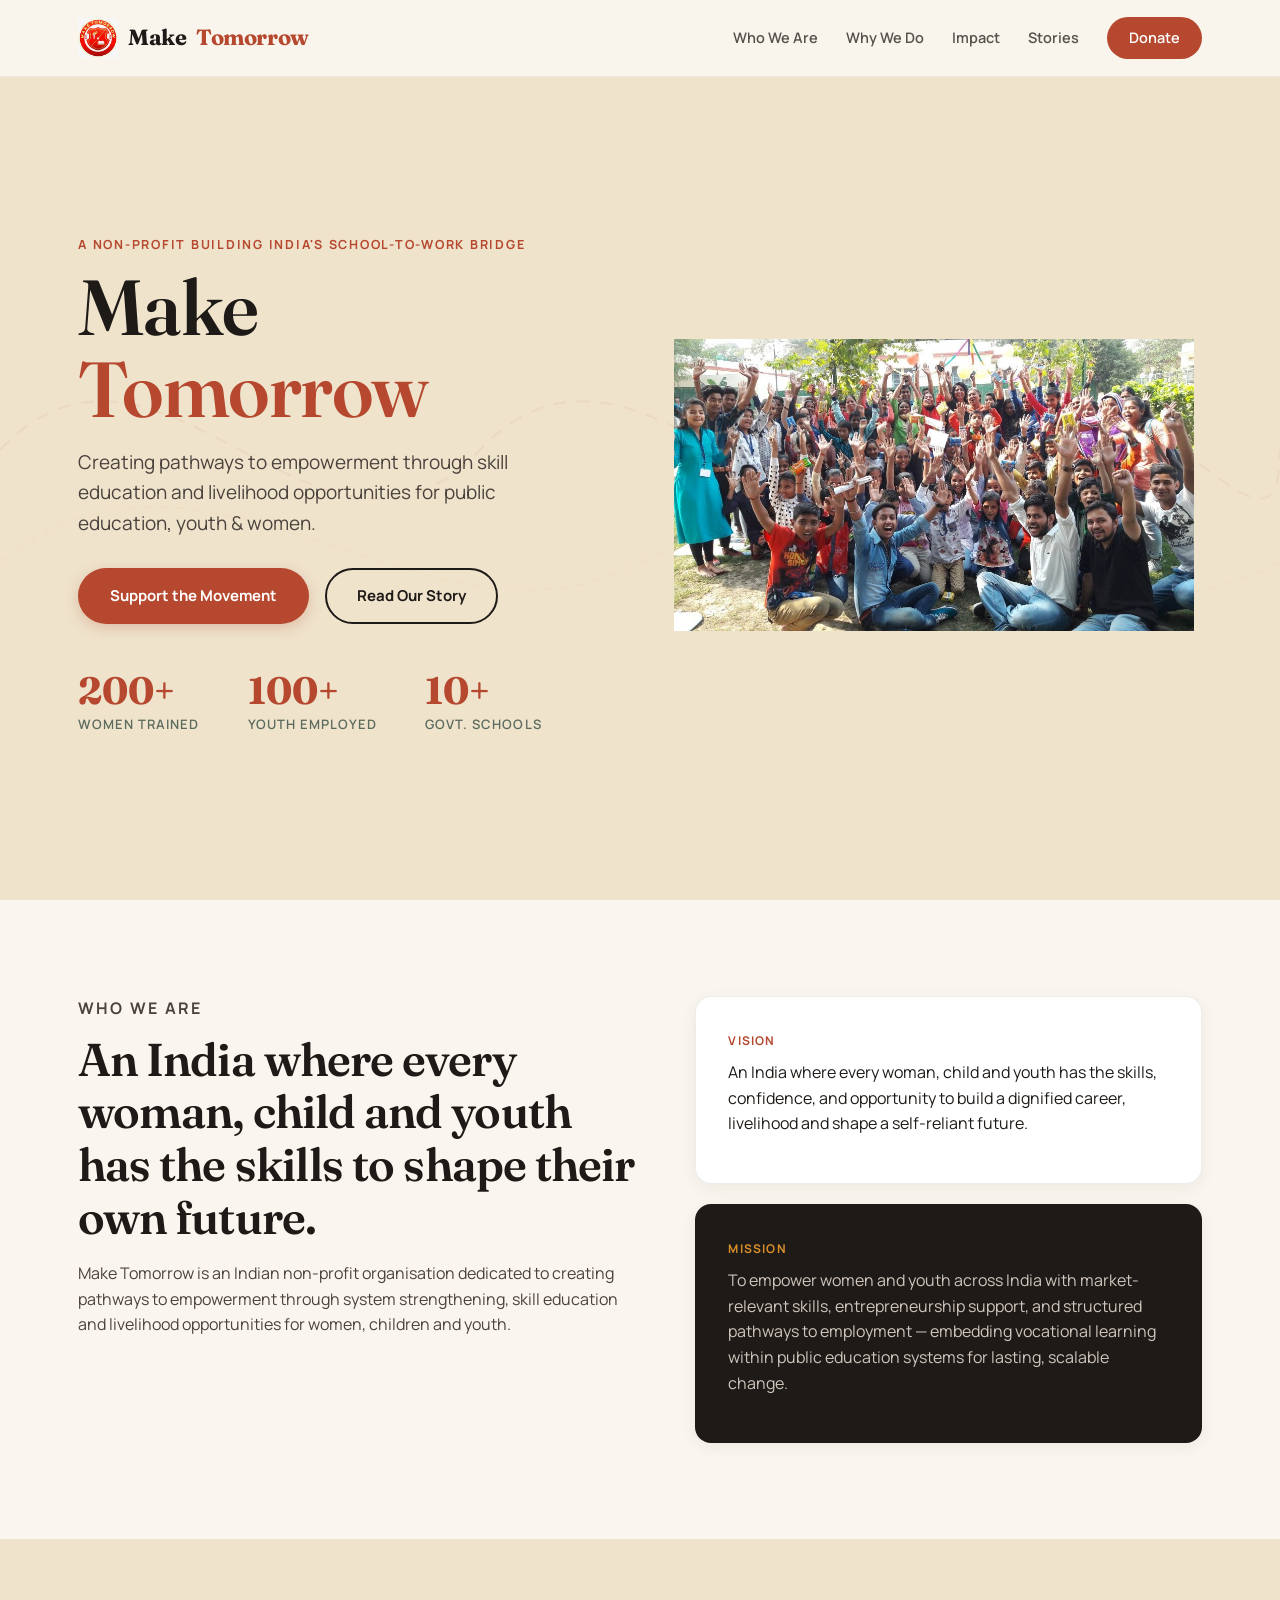
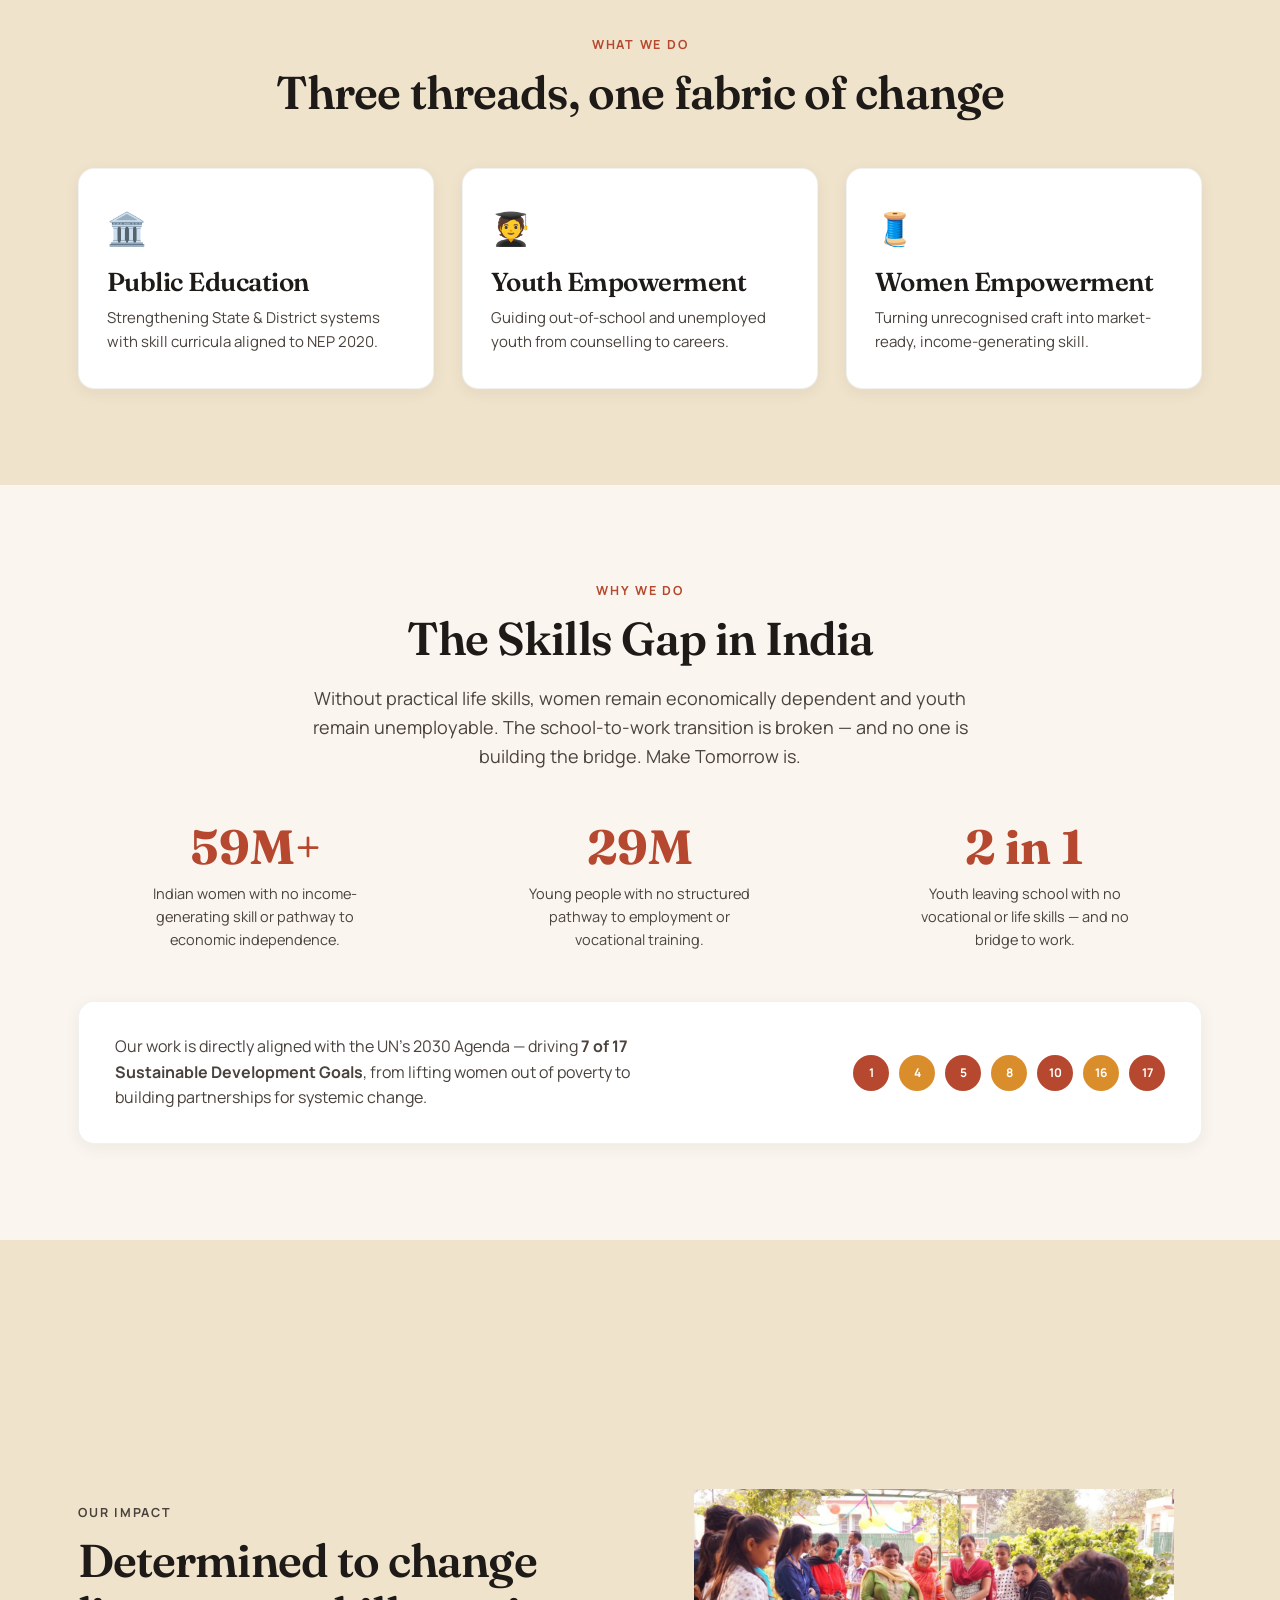
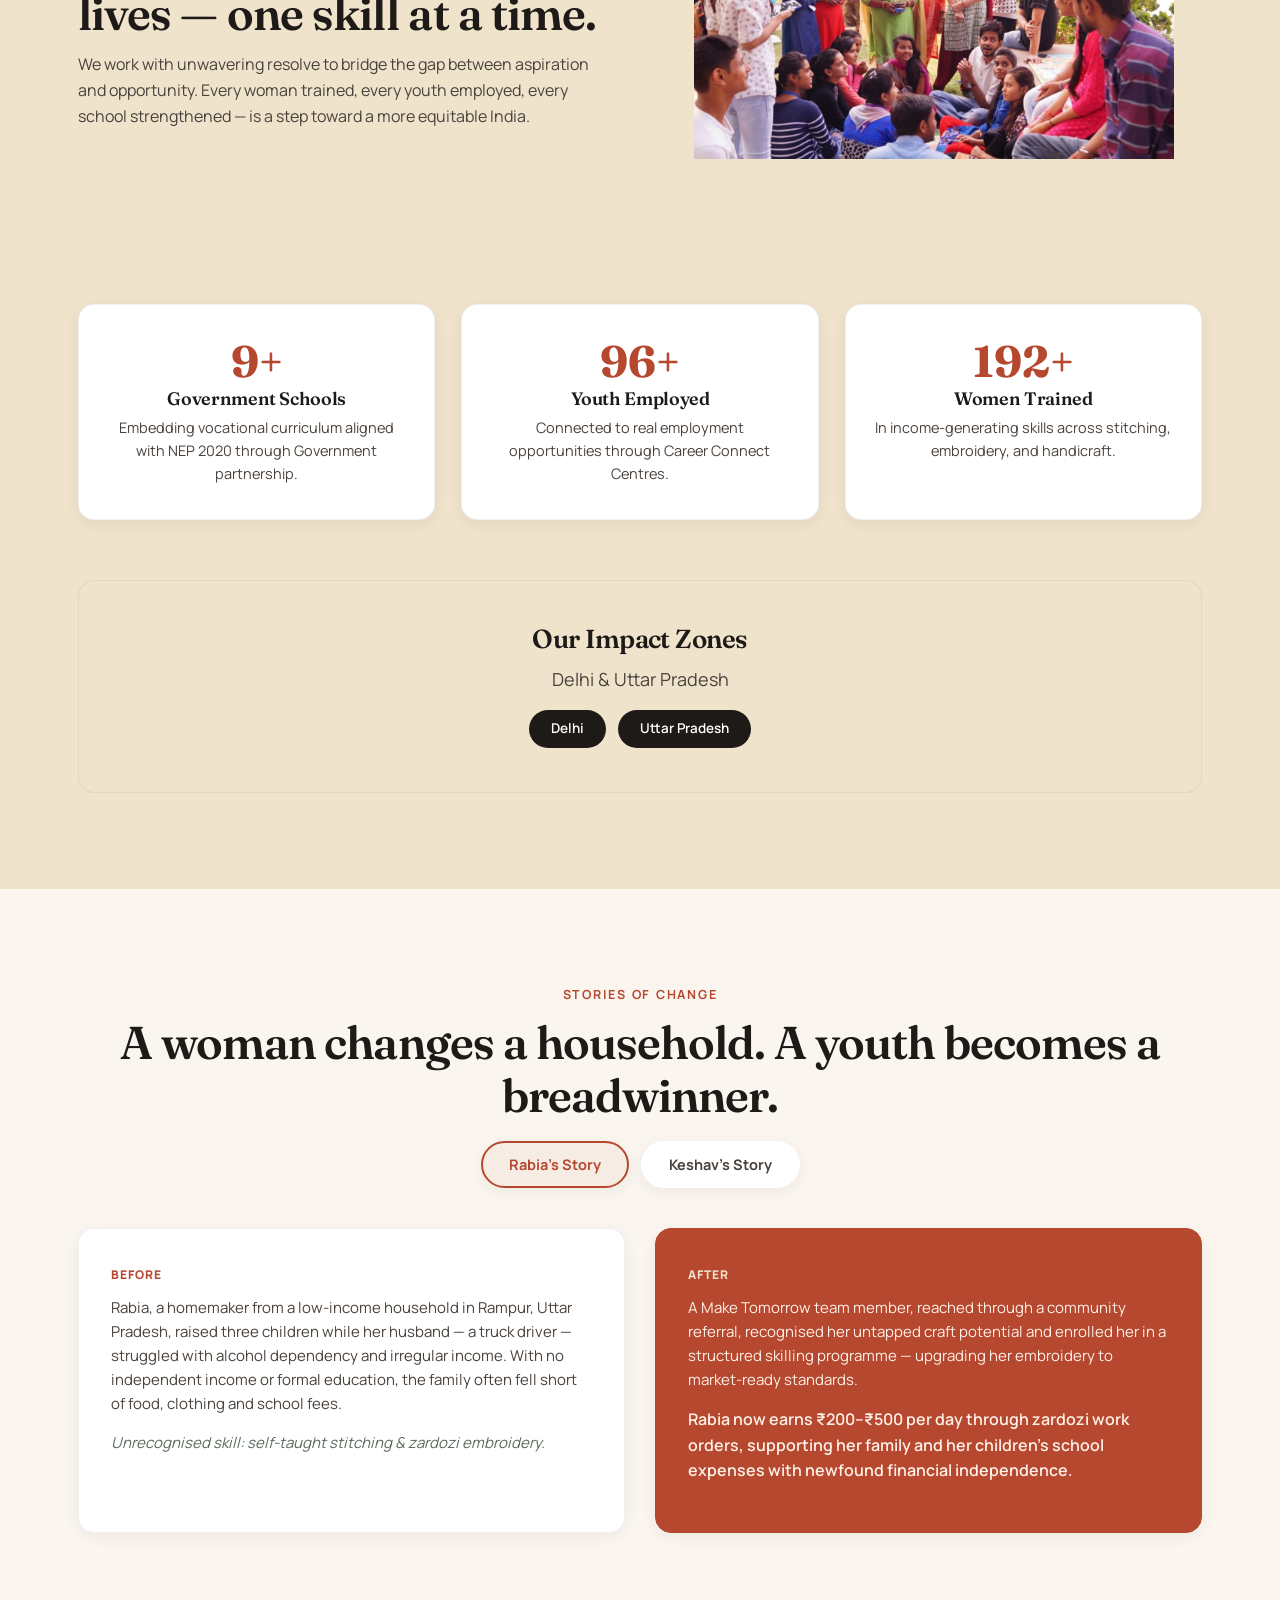
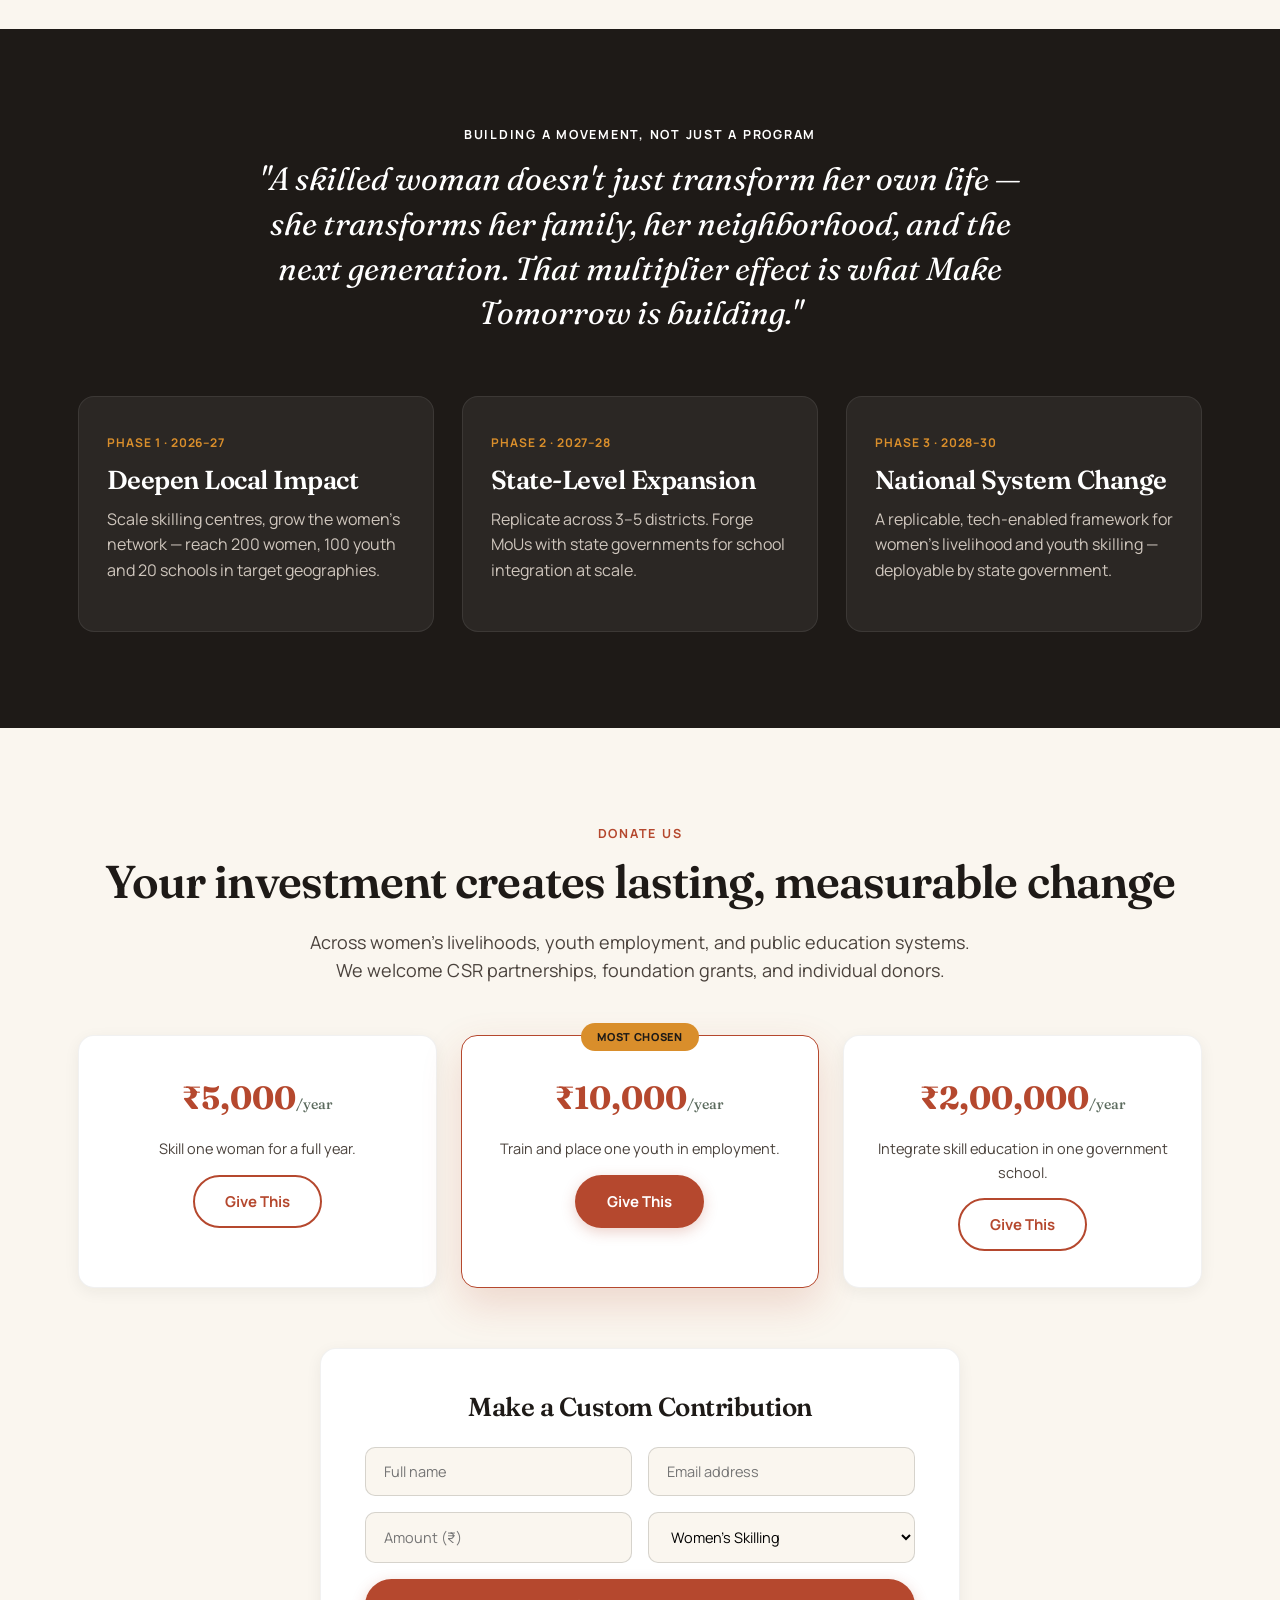
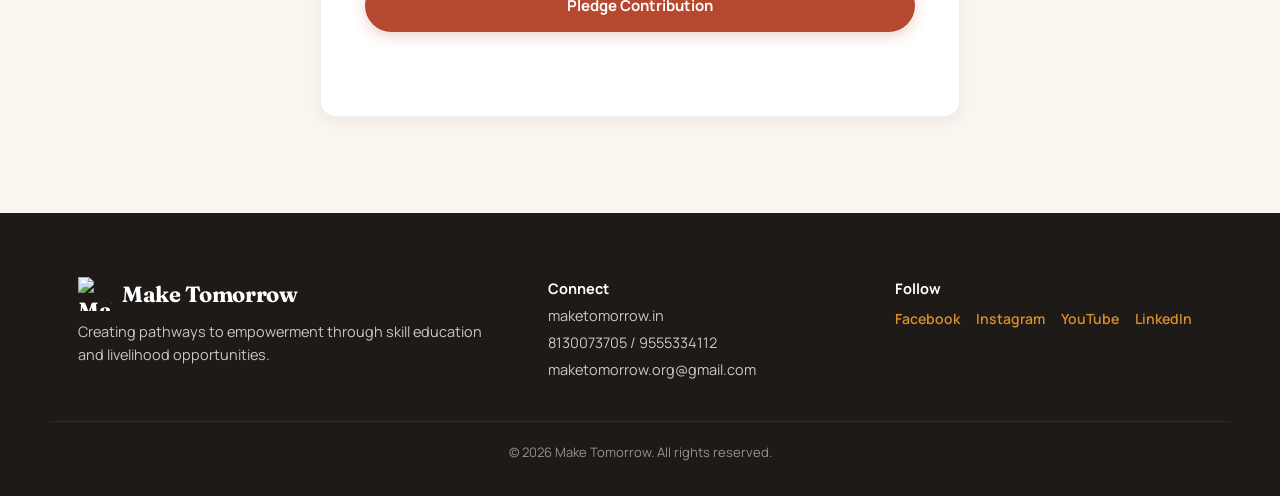
==== commit c901e954: "Update for logo" ====
--- a/index.html
+++ b/index.html
@@ -1,344 +1,1825 @@
 <!DOCTYPE html>
-<html lang="en-IN">
+<html lang="en">
+
 <head>
-<meta charset="UTF-8">
-<meta name="viewport" content="width=device-width, initial-scale=1.0">
-<title>Make Tomorrow — Empowering Students to Build a Brighter Tomorrow</title>
-<meta name="description" content="Make Tomorrow connects students with career counseling, mentorship, admission support, and scholarship guidance — and connects changemakers who want to fund the next chapter.">
-
-<link rel="preconnect" href="https://fonts.googleapis.com">
-<link rel="preconnect" href="https://fonts.gstatic.com" crossorigin>
-<link href="https://fonts.googleapis.com/css2?family=Fraunces:opsz,wght@9..144,400;9..144,500;9..144,600;9..144,700&family=Plus+Jakarta+Sans:wght@400;500;600;700;800&family=JetBrains+Mono:wght@500;600&display=swap" rel="stylesheet">
-<link rel="stylesheet" href="https://cdnjs.cloudflare.com/ajax/libs/font-awesome/6.4.0/css/all.min.css">
-<link rel="stylesheet" href="style.css">
+    <meta charset="UTF-8" />
+    <meta name="viewport" content="width=device-width, initial-scale=1.0" />
+    <title>Make Tomorrow | Skilling India's Women &amp; Youth</title>
+    <meta name="description"
+        content="Make Tomorrow creates pathways to empowerment through skill education and livelihood opportunities for women, youth and public education across India." />
+    <link rel="preconnect" href="https://fonts.googleapis.com" />
+    <link
+        href="https://fonts.googleapis.com/css2?family=Fraunces:opsz,wght@9..144,400;9..144,500;9..144,600;9..144,700&family=Manrope:wght@400;500;600;700;800&display=swap"
+        rel="stylesheet" />
+    <style>
+        /* ===== RESET & BASE ===== */
+        :root {
+            --ink: #1e1a17;
+            --terracotta: #B5482E;
+            --terracotta-dark: #8C351F;
+            --terracotta-light: #d97a5e;
+            --marigold: #D98E2B;
+            --marigold-light: #f0c06a;
+            --sand: #EFE3CC;
+            --paper: #FAF6EF;
+            --thread: #5C6B5E;
+            --white: #FFFFFF;
+            --font-display: 'Fraunces', serif;
+            --font-body: 'Manrope', sans-serif;
+            --radius: 16px;
+            --maxw: 1180px;
+            --shadow-sm: 0 4px 16px rgba(30, 26, 23, 0.06);
+            --shadow-md: 0 12px 32px rgba(30, 26, 23, 0.10);
+            --shadow-lg: 0 24px 56px rgba(30, 26, 23, 0.14);
+        }
+
+        * {
+            box-sizing: border-box;
+            margin: 0;
+            padding: 0;
+        }
+
+        html {
+            scroll-behavior: smooth;
+        }
+
+        body {
+            font-family: var(--font-body);
+            color: var(--ink);
+            background: var(--paper);
+            line-height: 1.6;
+            -webkit-font-smoothing: antialiased;
+        }
+
+        img {
+            max-width: 100%;
+            display: block;
+        }
+
+        a {
+            color: inherit;
+            text-decoration: none;
+        }
+
+        ul {
+            margin: 0;
+            padding: 0;
+            list-style: none;
+        }
+
+        button {
+            font-family: inherit;
+            cursor: pointer;
+            border: none;
+            background: none;
+        }
+
+        .container {
+            max-width: var(--maxw);
+            margin: 0 auto;
+            padding: 0 28px;
+        }
+
+        h1,
+        h2,
+        h3 {
+            font-family: var(--font-display);
+            font-weight: 600;
+            margin: 0 0 0.4em;
+            line-height: 1.15;
+            letter-spacing: -0.02em;
+        }
+
+        h2 {
+            font-size: clamp(30px, 4.2vw, 46px);
+        }
+
+        h3 {
+            font-size: clamp(20px, 2.4vw, 26px);
+        }
+
+        p {
+            margin: 0 0 1em;
+        }
+
+        .center {
+            text-align: center;
+            margin-left: auto;
+            margin-right: auto;
+        }
+
+        .lead {
+            max-width: 680px;
+            font-size: 18px;
+            color: #4a423c;
+        }
+
+        .eyebrow {
+            font-family: var(--font-body);
+            text-transform: uppercase;
+            letter-spacing: 0.14em;
+            font-size: 12.5px;
+            font-weight: 700;
+            color: var(--terracotta);
+            margin-bottom: 12px;
+        }
+
+        .eyebrow.light {
+            color: var(--marigold);
+        }
+
+        /* ===== SCROLL TRACK ===== */
+        .thread-track {
+            position: fixed;
+            top: 0;
+            left: 0;
+            width: 100%;
+            height: 3px;
+            z-index: 1100;
+            background: transparent;
+        }
+
+        .thread-fill {
+            height: 100%;
+            width: 0;
+            background: linear-gradient(90deg, var(--terracotta), var(--marigold));
+            transition: width 0.08s linear;
+        }
+
+        /* ===== HEADER ===== */
+        .site-header {
+            position: fixed;
+            top: 0;
+            left: 0;
+            right: 0;
+            z-index: 1000;
+            background: rgba(250, 246, 239, 0.92);
+            backdrop-filter: blur(12px);
+            border-bottom: 1px solid rgba(30, 26, 23, 0.06);
+            transition: box-shadow 0.3s;
+        }
+
+        .site-header.scrolled {
+            box-shadow: var(--shadow-sm);
+        }
+
+        .header-inner {
+            display: flex;
+            align-items: center;
+            justify-content: space-between;
+            height: 76px;
+        }
+
+        /* ---- Brand Logo ---- */
+        .brand {
+            display: flex;
+            align-items: center;
+            gap: 10px;
+            font-family: var(--font-display);
+            font-weight: 700;
+            font-size: 22px;
+            letter-spacing: -0.02em;
+            color: var(--ink);
+        }
+
+        .brand-logo {
+            flex-shrink: 0;
+            width: 40px;
+            height: 40px;
+            object-fit: contain;
+        }
+
+        .brand span {
+            color: var(--terracotta);
+        }
+
+        /* ---- Nav ---- */
+        .main-nav {
+            display: flex;
+            align-items: center;
+            gap: 28px;
+            font-size: 14.5px;
+            font-weight: 600;
+        }
+
+        .main-nav a {
+            opacity: 0.75;
+            transition: opacity 0.2s, color 0.2s;
+            position: relative;
+        }
+
+        .main-nav a:hover {
+            opacity: 1;
+            color: var(--terracotta);
+        }
+
+        .main-nav a.active-link {
+            opacity: 1;
+            color: var(--terracotta);
+        }
+
+        .main-nav a.active-link::after {
+            content: '';
+            position: absolute;
+            bottom: -4px;
+            left: 0;
+            right: 0;
+            height: 2px;
+            background: var(--terracotta);
+            border-radius: 2px;
+        }
+
+        .nav-cta {
+            background: var(--terracotta);
+            color: var(--white) !important;
+            padding: 9px 22px;
+            border-radius: 30px;
+            opacity: 1 !important;
+            transition: background 0.25s, transform 0.2s;
+        }
+
+        .nav-cta:hover {
+            background: var(--terracotta-dark);
+            transform: translateY(-1px);
+            color: var(--white) !important;
+        }
+
+        .nav-toggle {
+            display: none;
+            flex-direction: column;
+            justify-content: center;
+            gap: 5px;
+            width: 34px;
+            height: 34px;
+            background: none;
+            border: none;
+            padding: 0;
+        }
+
+        .nav-toggle span {
+            display: block;
+            width: 100%;
+            height: 2.5px;
+            background: var(--ink);
+            border-radius: 2px;
+            transition: 0.25s;
+        }
+
+        .nav-toggle.open span:nth-child(1) {
+            transform: rotate(45deg) translate(5px, 5px);
+        }
+
+        .nav-toggle.open span:nth-child(2) {
+            opacity: 0;
+        }
+
+        .nav-toggle.open span:nth-child(3) {
+            transform: rotate(-45deg) translate(5px, -5px);
+        }
+
+        /* ===== BUTTONS ===== */
+        .btn {
+            display: inline-flex;
+            align-items: center;
+            justify-content: center;
+            padding: 14px 30px;
+            border-radius: 30px;
+            font-weight: 700;
+            font-size: 15px;
+            border: 2px solid transparent;
+            transition: all 0.25s ease;
+            gap: 8px;
+        }
+
+        .btn-primary {
+            background: var(--terracotta);
+            color: var(--white);
+            box-shadow: 0 4px 14px rgba(181, 72, 46, 0.25);
+        }
+
+        .btn-primary:hover {
+            background: var(--terracotta-dark);
+            transform: translateY(-2px);
+            box-shadow: 0 8px 24px rgba(181, 72, 46, 0.30);
+        }
+
+        .btn-ghost {
+            border-color: var(--ink);
+            color: var(--ink);
+            background: transparent;
+        }
+
+        .btn-ghost:hover {
+            background: var(--ink);
+            color: var(--white);
+            transform: translateY(-2px);
+        }
+
+        .btn-outline {
+            border-color: var(--terracotta);
+            color: var(--terracotta);
+            background: transparent;
+        }
+
+        .btn-outline:hover {
+            background: var(--terracotta);
+            color: var(--white);
+            transform: translateY(-2px);
+        }
+
+        .btn-full {
+            width: 100%;
+        }
+
+        /* ===== HERO ===== */
+        .hero {
+            position: relative;
+            padding: 150px 0 80px;
+            overflow: hidden;
+            background: var(--sand);
+            min-height: 100vh;
+            display: flex;
+            align-items: center;
+        }
+
+        .hero-bg {
+            position: absolute;
+            inset: 0;
+            z-index: 0;
+            opacity: 0.3;
+        }
+
+        .hero-bg svg {
+            width: 100%;
+            height: 100%;
+        }
+
+        .hero-inner {
+            position: relative;
+            z-index: 1;
+            display: grid;
+            grid-template-columns: 1fr 1fr;
+            gap: 50px;
+            align-items: center;
+        }
+
+        .hero-content {
+            max-width: 600px;
+        }
+
+        .hero-content .eyebrow {
+            color: var(--terracotta);
+        }
+
+        .hero-content h1 {
+            font-size: clamp(44px, 7vw, 78px);
+            margin-bottom: 16px;
+            line-height: 1.05;
+        }
+
+        .hero-content h1 span {
+            color: var(--terracotta);
+        }
+
+        .hero-sub {
+            font-size: 19px;
+            color: #4a423c;
+            max-width: 500px;
+        }
+
+        .hero-actions {
+            display: flex;
+            gap: 16px;
+            margin: 30px 0 48px;
+            flex-wrap: wrap;
+        }
+
+        .hero-stats {
+            display: flex;
+            gap: 48px;
+            flex-wrap: wrap;
+        }
+
+        .hstat {
+            display: flex;
+            flex-direction: column;
+        }
+
+        .hstat .num {
+            font-family: var(--font-display);
+            font-size: 38px;
+            font-weight: 700;
+            color: var(--terracotta);
+            line-height: 1;
+        }
+
+        .hstat .label {
+            font-size: 13px;
+            text-transform: uppercase;
+            letter-spacing: 0.08em;
+            color: var(--thread);
+            font-weight: 600;
+            margin-top: 4px;
+        }
+
+        /* ---- Hero Illustration (Happy Emotions) ---- */
+        .hero-visual {
+            display: flex;
+            align-items: center;
+            justify-content: center;
+        }
+
+        .hero-illustration {
+            width: 100%;
+            max-width: 520px;
+            aspect-ratio: 1/1;
+            object-fit: contain;
+        }
+
+        /* ===== SECTIONS ===== */
+        .section {
+            padding: 96px 0;
+        }
+
+        .section-tint {
+            background: var(--sand);
+        }
+
+        .section-dark {
+            background: var(--ink);
+            color: var(--sand);
+        }
+
+        .section-dark h2,
+        .section-dark h3 {
+            color: var(--white);
+        }
+
+        .section-dark p {
+            color: #cfc6bd;
+        }
+
+        .light {
+            color: var(--white) !important;
+        }
+
+        /* ===== WHO WE ARE ===== */
+        .split {
+            display: grid;
+            grid-template-columns: 1.1fr 1fr;
+            gap: 60px;
+            align-items: start;
+        }
+
+        .split-text h2 {
+            margin-bottom: 16px;
+        }
+
+        .split-text p {
+            color: #4a423c;
+            font-size: 16px;
+        }
+
+        .split-cards {
+            display: flex;
+            flex-direction: column;
+            gap: 20px;
+        }
+
+        .value-card {
+            background: var(--white);
+            border-radius: var(--radius);
+            padding: 30px 32px;
+            border: 1px solid rgba(30, 26, 23, 0.08);
+            box-shadow: var(--shadow-sm);
+            transition: transform 0.3s, box-shadow 0.3s;
+        }
+
+        .value-card:hover {
+            transform: translateY(-4px);
+            box-shadow: var(--shadow-md);
+        }
+
+        .value-card--alt {
+            background: var(--ink);
+            color: var(--sand);
+        }
+
+        .value-card--alt p {
+            color: #cfc6bd;
+        }
+
+        .value-tag {
+            display: inline-block;
+            font-weight: 700;
+            font-size: 12px;
+            text-transform: uppercase;
+            letter-spacing: 0.1em;
+            color: var(--terracotta);
+            margin-bottom: 10px;
+        }
+
+        .value-card--alt .value-tag {
+            color: var(--marigold);
+        }
+
+        /* ===== WHAT WE DO ===== */
+        .three-col {
+            display: grid;
+            grid-template-columns: repeat(3, 1fr);
+            gap: 28px;
+            margin-top: 48px;
+        }
+
+        .thread-card {
+            background: var(--white);
+            border-radius: var(--radius);
+            padding: 34px 28px;
+            border: 1px solid rgba(30, 26, 23, 0.06);
+            box-shadow: var(--shadow-sm);
+            transition: transform 0.3s, box-shadow 0.3s;
+        }
+
+        .thread-card:hover {
+            transform: translateY(-6px);
+            box-shadow: var(--shadow-md);
+        }
+
+        .thread-icon {
+            font-size: 32px;
+            margin-bottom: 14px;
+            display: block;
+        }
+
+        .thread-card h3 {
+            margin-bottom: 8px;
+        }
+
+        .thread-card p {
+            color: #4a423c;
+            font-size: 15px;
+            margin: 0;
+        }
+
+        /* ===== WHY WE DO ===== */
+        .stat-row {
+            display: grid;
+            grid-template-columns: repeat(3, 1fr);
+            gap: 30px;
+            margin: 50px 0;
+        }
+
+        .stat-block {
+            text-align: center;
+            padding: 0 10px;
+        }
+
+        .stat-block .num {
+            display: block;
+            font-family: var(--font-display);
+            font-size: 48px;
+            font-weight: 700;
+            color: var(--terracotta);
+            line-height: 1.1;
+        }
+
+        .stat-block p {
+            font-size: 14.5px;
+            color: #4a423c;
+            max-width: 240px;
+            margin: 8px auto 0;
+        }
+
+        .sdg-strip {
+            background: var(--white);
+            border-radius: var(--radius);
+            padding: 32px 36px;
+            display: flex;
+            align-items: center;
+            justify-content: space-between;
+            flex-wrap: wrap;
+            gap: 20px;
+            border: 1px solid rgba(30, 26, 23, 0.06);
+            box-shadow: var(--shadow-sm);
+        }
+
+        .sdg-strip p {
+            margin: 0;
+            max-width: 560px;
+            color: #4a423c;
+        }
+
+        .sdg-dots {
+            display: flex;
+            gap: 10px;
+            flex-wrap: wrap;
+        }
+
+        .sdg-dots span {
+            width: 36px;
+            height: 36px;
+            border-radius: 50%;
+            background: var(--terracotta);
+            color: var(--white);
+            font-size: 12px;
+            font-weight: 700;
+            display: flex;
+            align-items: center;
+            justify-content: center;
+        }
+
+        .sdg-dots span:nth-child(even) {
+            background: var(--marigold);
+        }
+
+        /* ===== SERIOUS EMOTIONS — IMPACT ILLUSTRATION ===== */
+        .impact-visual-row {
+            display: grid;
+            grid-template-columns: 1fr 1fr;
+            gap: 50px;
+            align-items: center;
+            margin: 48px 0 20px;
+        }
+
+        .impact-visual-row .impact-text h2 {
+            margin-bottom: 12px;
+        }
+
+        .impact-visual-row .impact-text p {
+            color: #4a423c;
+        }
+
+        .impact-illustration {
+            width: 100%;
+            max-width: 480px;
+            aspect-ratio: 1/1;
+            object-fit: contain;
+            margin: 0 auto;
+        }
+
+        /* ===== IMPACT GRID ===== */
+        .impact-grid {
+            display: grid;
+            grid-template-columns: repeat(3, 1fr);
+            gap: 26px;
+            margin: 40px 0 60px;
+        }
+
+        .impact-card {
+            background: var(--white);
+            border-radius: var(--radius);
+            padding: 34px 28px;
+            text-align: center;
+            border: 1px solid rgba(30, 26, 23, 0.06);
+            box-shadow: var(--shadow-sm);
+            transition: transform 0.3s, box-shadow 0.3s;
+        }
+
+        .impact-card:hover {
+            transform: translateY(-4px);
+            box-shadow: var(--shadow-md);
+        }
+
+        .impact-card .num {
+            display: block;
+            font-family: var(--font-display);
+            font-size: 44px;
+            font-weight: 700;
+            color: var(--terracotta);
+            margin-bottom: 6px;
+            line-height: 1;
+        }
+
+        .impact-card h3 {
+            margin-bottom: 6px;
+            font-size: 18px;
+        }
+
+        .impact-card p {
+            color: #4a423c;
+            font-size: 14.5px;
+            margin: 0;
+        }
+
+        .map-block {
+            background: var(--sand);
+            border-radius: var(--radius);
+            padding: 44px;
+            text-align: center;
+            border: 1px solid rgba(30, 26, 23, 0.06);
+        }
+
+        .zone-pills {
+            display: flex;
+            gap: 12px;
+            justify-content: center;
+            margin-top: 16px;
+            flex-wrap: wrap;
+        }
+
+        .pill {
+            background: var(--ink);
+            color: var(--white);
+            padding: 8px 22px;
+            border-radius: 30px;
+            font-size: 13.5px;
+            font-weight: 600;
+        }
+
+        /* ===== STORIES ===== */
+        .story-tab-nav {
+            display: flex;
+            gap: 12px;
+            justify-content: center;
+            margin-bottom: 40px;
+            flex-wrap: wrap;
+        }
+
+        .story-tab-btn {
+            background: var(--white);
+            border: 2px solid transparent;
+            padding: 12px 26px;
+            border-radius: 30px;
+            font-weight: 700;
+            font-size: 14.5px;
+            color: #4a423c;
+            transition: 0.25s;
+            box-shadow: var(--shadow-sm);
+        }
+
+        .story-tab-btn:hover {
+            border-color: var(--terracotta-light);
+        }
+
+        .story-tab-btn.active {
+            border-color: var(--terracotta);
+            color: var(--terracotta);
+            background: rgba(181, 72, 46, 0.06);
+        }
+
+        .story-panel {
+            display: none;
+            animation: fadeUp 0.45s ease;
+        }
+
+        .story-panel.active {
+            display: block;
+        }
+
+        @keyframes fadeUp {
+            from {
+                opacity: 0;
+                transform: translateY(16px);
+            }
+
+            to {
+                opacity: 1;
+                transform: translateY(0);
+            }
+        }
+
+        .story-grid {
+            display: grid;
+            grid-template-columns: 1fr 1fr;
+            gap: 30px;
+        }
+
+        .story-before,
+        .story-after {
+            background: var(--white);
+            border-radius: var(--radius);
+            padding: 32px;
+            border: 1px solid rgba(30, 26, 23, 0.06);
+            box-shadow: var(--shadow-sm);
+        }
+
+        .story-after {
+            background: var(--terracotta);
+            color: var(--white);
+            border-color: var(--terracotta);
+        }
+
+        .story-label {
+            display: inline-block;
+            font-weight: 800;
+            text-transform: uppercase;
+            font-size: 12px;
+            letter-spacing: 0.08em;
+            margin-bottom: 12px;
+            color: var(--terracotta);
+        }
+
+        .story-after .story-label {
+            color: var(--sand);
+        }
+
+        .story-before p,
+        .story-after p {
+            font-size: 15px;
+        }
+
+        .story-before p {
+            color: #4a423c;
+        }
+
+        .story-after p {
+            color: #fff0e8;
+        }
+
+        .skill-note {
+            font-style: italic;
+            font-size: 14px;
+            color: var(--thread) !important;
+        }
+
+        .story-quote {
+            font-weight: 600;
+            font-size: 16px !important;
+        }
+
+        /* ===== MOVEMENT ===== */
+        .big-quote {
+            font-family: var(--font-display);
+            font-style: italic;
+            font-size: clamp(22px, 3vw, 32px);
+            max-width: 780px;
+            margin: 0 auto 60px;
+            text-align: center;
+            color: var(--white);
+            line-height: 1.4;
+        }
+
+        .roadmap {
+            display: grid;
+            grid-template-columns: repeat(3, 1fr);
+            gap: 28px;
+        }
+
+        .phase {
+            background: rgba(255, 255, 255, 0.06);
+            border-radius: var(--radius);
+            padding: 32px 28px;
+            border: 1px solid rgba(255, 255, 255, 0.08);
+            transition: transform 0.3s, background 0.3s;
+        }
+
+        .phase:hover {
+            background: rgba(255, 255, 255, 0.10);
+            transform: translateY(-4px);
+        }
+
+        .phase-tag {
+            display: inline-block;
+            font-size: 12px;
+            font-weight: 700;
+            text-transform: uppercase;
+            letter-spacing: 0.08em;
+            color: var(--marigold);
+            margin-bottom: 14px;
+        }
+
+        /* ===== DONATE ===== */
+        .donate-grid {
+            display: grid;
+            grid-template-columns: repeat(3, 1fr);
+            gap: 24px;
+            margin: 50px 0 60px;
+        }
+
+        .donate-card {
+            background: var(--white);
+            border-radius: var(--radius);
+            padding: 36px 28px;
+            text-align: center;
+            border: 1px solid rgba(30, 26, 23, 0.06);
+            box-shadow: var(--shadow-sm);
+            position: relative;
+            display: flex;
+            flex-direction: column;
+            align-items: center;
+            gap: 14px;
+            transition: transform 0.3s, box-shadow 0.3s;
+        }
+
+        .donate-card:hover {
+            transform: translateY(-4px);
+            box-shadow: var(--shadow-md);
+        }
+
+        .donate-card--featured {
+            border-color: var(--terracotta);
+            box-shadow: 0 16px 40px rgba(181, 72, 46, 0.18);
+            transform: translateY(-6px);
+        }
+
+        .donate-card--featured:hover {
+            transform: translateY(-10px);
+        }
+
+        .featured-tag {
+            position: absolute;
+            top: -13px;
+            background: var(--marigold);
+            color: var(--ink);
+            font-size: 11px;
+            font-weight: 800;
+            text-transform: uppercase;
+            letter-spacing: 0.06em;
+            padding: 5px 16px;
+            border-radius: 20px;
+        }
+
+        .donate-amount {
+            font-family: var(--font-display);
+            font-size: 32px;
+            font-weight: 700;
+            color: var(--terracotta);
+        }
+
+        .donate-amount small {
+            font-size: 14px;
+            font-weight: 500;
+            color: var(--thread);
+        }
+
+        .donate-card p {
+            margin: 0;
+            font-size: 14.5px;
+            color: #4a423c;
+        }
+
+        /* ---- Donate Form ---- */
+        .donate-form {
+            max-width: 640px;
+            margin: 0 auto;
+            background: var(--white);
+            border-radius: var(--radius);
+            padding: 44px;
+            border: 1px solid rgba(30, 26, 23, 0.06);
+            box-shadow: var(--shadow-sm);
+        }
+
+        .donate-form h3 {
+            text-align: center;
+            margin-bottom: 24px;
+        }
+
+        .form-row {
+            display: grid;
+            grid-template-columns: 1fr 1fr;
+            gap: 16px;
+            margin-bottom: 16px;
+        }
+
+        .donate-form input,
+        .donate-form select {
+            width: 100%;
+            padding: 14px 18px;
+            border-radius: 10px;
+            border: 1px solid rgba(30, 26, 23, 0.16);
+            font-family: inherit;
+            font-size: 14.5px;
+            background: var(--paper);
+            transition: border 0.2s, box-shadow 0.2s;
+        }
+
+        .donate-form input:focus,
+        .donate-form select:focus {
+            outline: none;
+            border-color: var(--terracotta);
+            box-shadow: 0 0 0 3px rgba(181, 72, 46, 0.12);
+        }
+
+        .form-confirm {
+            text-align: center;
+            margin: 16px 0 0;
+            font-weight: 700;
+            color: var(--terracotta);
+            min-height: 24px;
+        }
+
+        /* ===== FOOTER ===== */
+        .site-footer {
+            background: var(--ink);
+            color: var(--sand);
+            padding: 64px 0 20px;
+        }
+
+        .footer-inner {
+            display: grid;
+            grid-template-columns: 1.4fr 1fr 1fr;
+            gap: 40px;
+            padding-bottom: 36px;
+            border-bottom: 1px solid rgba(255, 255, 255, 0.08);
+        }
+
+        .footer-brand .brand {
+            color: var(--white);
+            font-size: 22px;
+            margin-bottom: 8px;
+        }
+
+        .footer-brand p,
+        .footer-contact p,
+        .footer-social p {
+            color: #cfc6bd;
+            font-size: 14.5px;
+            margin: 0 0 4px;
+        }
+
+        .footer-contact strong,
+        .footer-social strong {
+            color: var(--white);
+        }
+
+        .social-row {
+            display: flex;
+            gap: 16px;
+            margin-top: 8px;
+            flex-wrap: wrap;
+        }
+
+        .social-row a {
+            font-size: 14px;
+            color: var(--marigold);
+            font-weight: 600;
+            transition: color 0.2s;
+        }
+
+        .social-row a:hover {
+            color: var(--marigold-light);
+        }
+
+        .footer-bottom {
+            padding-top: 20px;
+            text-align: center;
+            font-size: 13px;
+            color: #9a9088;
+        }
+
+        /* ===== BACK TO TOP ===== */
+        .back-to-top {
+            position: fixed;
+            bottom: 28px;
+            right: 28px;
+            width: 48px;
+            height: 48px;
+            border-radius: 50%;
+            background: var(--terracotta);
+            color: var(--white);
+            border: none;
+            font-size: 20px;
+            display: flex;
+            align-items: center;
+            justify-content: center;
+            opacity: 0;
+            pointer-events: none;
+            transition: opacity 0.3s, transform 0.3s;
+            z-index: 900;
+            box-shadow: 0 8px 24px rgba(30, 26, 23, 0.25);
+        }
+
+        .back-to-top.visible {
+            opacity: 1;
+            pointer-events: auto;
+        }
+
+        .back-to-top:hover {
+            transform: translateY(-4px) scale(1.04);
+        }
+
+        /* ===== REVEAL ===== */
+        .reveal {
+            opacity: 0;
+            transform: translateY(24px);
+            transition: opacity 0.7s cubic-bezier(0.22, 1, 0.36, 1),
+                transform 0.7s cubic-bezier(0.22, 1, 0.36, 1);
+        }
+
+        .reveal.visible {
+            opacity: 1;
+            transform: translateY(0);
+        }
+
+        /* ===== RESPONSIVE ===== */
+        @media (max-width: 1024px) {
+            .hero-inner {
+                grid-template-columns: 1fr;
+                gap: 40px;
+                text-align: center;
+            }
+
+            .hero-content {
+                max-width: 100%;
+            }
+
+            .hero-content .hero-sub {
+                margin-left: auto;
+                margin-right: auto;
+            }
+
+            .hero-actions {
+                justify-content: center;
+            }
+
+            .hero-stats {
+                justify-content: center;
+            }
+
+            .hero-illustration {
+                max-width: 380px;
+            }
+
+            .split {
+                grid-template-columns: 1fr;
+                gap: 40px;
+            }
+
+            .impact-visual-row {
+                grid-template-columns: 1fr;
+                gap: 40px;
+                text-align: center;
+            }
+
+            .impact-illustration {
+                max-width: 380px;
+            }
+
+            .three-col,
+            .stat-row,
+            .impact-grid,
+            .roadmap,
+            .donate-grid {
+                grid-template-columns: 1fr 1fr;
+            }
+
+            .story-grid {
+                grid-template-columns: 1fr;
+            }
+
+            .footer-inner {
+                grid-template-columns: 1fr 1fr;
+            }
+        }
+
+        @media (max-width: 768px) {
+            .main-nav {
+                position: fixed;
+                top: 76px;
+                left: 0;
+                right: 0;
+                background: var(--paper);
+                flex-direction: column;
+                align-items: flex-start;
+                padding: 28px 28px 32px;
+                gap: 18px;
+                border-bottom: 1px solid rgba(30, 26, 23, 0.08);
+                transform: translateY(-110%);
+                transition: transform 0.35s cubic-bezier(0.22, 1, 0.36, 1);
+                box-shadow: var(--shadow-md);
+            }
+
+            .main-nav.open {
+                transform: translateY(0);
+            }
+
+            .nav-toggle {
+                display: flex;
+            }
+
+            .three-col,
+            .stat-row,
+            .impact-grid,
+            .roadmap,
+            .donate-grid,
+            .footer-inner {
+                grid-template-columns: 1fr;
+            }
+
+            .hero {
+                padding: 130px 0 60px;
+                min-height: auto;
+            }
+
+            .hero-stats {
+                gap: 30px;
+            }
+
+            .hero-illustration {
+                max-width: 280px;
+            }
+
+            .impact-illustration {
+                max-width: 280px;
+            }
+
+            .donate-card--featured {
+                transform: none;
+            }
+
+            .donate-card--featured:hover {
+                transform: translateY(-4px);
+            }
+
+            .form-row {
+                grid-template-columns: 1fr;
+            }
+
+            .donate-form {
+                padding: 28px 20px;
+            }
+
+            .sdg-strip {
+                flex-direction: column;
+                text-align: center;
+            }
+
+            .story-tab-nav {
+                flex-direction: column;
+                align-items: center;
+            }
+        }
+
+        @media (max-width: 480px) {
+            .container {
+                padding: 0 16px;
+            }
+
+            .hero-content h1 {
+                font-size: 34px;
+            }
+
+            .hero-illustration {
+                max-width: 200px;
+            }
+
+            .impact-illustration {
+                max-width: 200px;
+            }
+
+            .stat-block .num {
+                font-size: 34px;
+            }
+
+            .impact-card .num {
+                font-size: 34px;
+            }
+
+            .donate-amount {
+                font-size: 26px;
+            }
+
+            .section {
+                padding: 60px 0;
+            }
+        }
+
+        @media (prefers-reduced-motion: reduce) {
+            html {
+                scroll-behavior: auto;
+            }
+
+            * {
+                animation-duration: 0.001ms !important;
+                transition-duration: 0.001ms !important;
+            }
+        }
+    </style>
 </head>
+
 <body>
 
-<!-- Horizon progress rule — fixed at the very top, fills as the page is read -->
-<div class="horizon-progress" aria-hidden="true"><span id="horizonFill"></span></div>
-
-<!-- Header -->
-<header class="header" id="header">
-  <div class="wrap nav-row">
-    <a href="#top" class="brand">
-      <img src="https://img1.wsimg.com/isteam/ip/9e407d7a-8ba7-4191-95b4-fa6669e6a197/blob-ef397f9.png" alt="Make Tomorrow" class="brand-mark">
-      <span class="brand-word">Make<em>Tomorrow</em></span>
-    </a>
-
-    <nav class="nav" id="nav">
-      <a href="#top"><i class="fa-solid fa-house"></i>Home</a>
-      <a href="#what-we-do"><i class="fa-solid fa-seedling"></i>What we do</a>
-      <a href="#counseling"><i class="fa-solid fa-route"></i>Counseling</a>
-      <a href="#impact"><i class="fa-solid fa-chart-line"></i>Impact</a>
-      <a href="#contact"><i class="fa-solid fa-comment-dots"></i>Contact</a>
-      <button class="btn btn-coral btn-sm" id="donateTrigger"><i class="fa-solid fa-hand-holding-heart"></i>Donate</button>
-    </nav>
-
-    <button class="menu-toggle" id="menuToggle" aria-label="Toggle menu" aria-expanded="false">
-      <span></span><span></span><span></span>
-    </button>
-  </div>
-</header>
-
-<!-- Hero — the horizon: night giving way to a new day -->
-<section class="hero" id="top">
-  <div class="hero-sky" aria-hidden="true">
-    <svg id="sunSvg" class="hero-sun" viewBox="0 0 600 300" preserveAspectRatio="xMidYMax meet">
-      <defs>
-        <linearGradient id="sunGrad" x1="0" y1="0" x2="0" y2="1">
-          <stop offset="0%" stop-color="#FFD98E"/>
-          <stop offset="100%" stop-color="#FF6B5B"/>
-        </linearGradient>
-      </defs>
-      <line class="ray" x1="300" y1="130" x2="300" y2="95"/>
-      <line class="ray" x1="210" y1="150" x2="185" y2="120"/>
-      <line class="ray" x1="390" y1="150" x2="415" y2="120"/>
-      <line class="ray" x1="150" y1="205" x2="110" y2="190"/>
-      <line class="ray" x1="450" y1="205" x2="490" y2="190"/>
-      <circle id="sunDisc" cx="300" cy="230" r="110" fill="url(#sunGrad)"/>
-      <rect x="0" y="230" width="600" height="70" fill="#0F1322"/>
-      <line x1="0" y1="230" x2="600" y2="230" stroke="#FF8A65" stroke-width="2"/>
-    </svg>
-  </div>
-
-  <div class="wrap hero-grid">
-    <div class="hero-copy">
-      <p class="eyebrow"><span class="dot"></span>Student welfare &amp; educational development, India</p>
-      <h1>Every sunrise is a chance<br> to <em>rewrite tomorrow.</em></h1>
-      <p class="lede">Make Tomorrow pairs students with career counseling, dedicated mentors, admission support, and timely scholarship guidance — and pairs changemakers with the students who need them.</p>
-
-      <div class="hero-actions">
-        <a href="https://docs.google.com/forms/d/e/1FAIpQLSfsO3SojEN1bB3wTaqnCtjjYkuKL6Ntpeea1_xi28ex74MBlQ/viewform" target="_blank" rel="noopener" class="btn btn-coral btn-lg">
-          <i class="fa-solid fa-graduation-cap"></i> I'm a student — get support
-        </a>
-        <a href="https://docs.google.com/forms/d/e/1FAIpQLScSKMxUvy3D_2TGRAd0R2D1leQH8WQ3W-nkNxXgk-OQh9ES0w/viewform" target="_blank" rel="noopener" class="btn btn-ghost btn-lg">
-          <i class="fa-solid fa-handshake"></i> I'm a changemaker — provide support
-        </a>
-      </div>
-
-      <p class="hero-scroll-cue"><i class="fa-solid fa-arrow-down"></i> See how it works</p>
+    <!-- ===== SCROLL TRACK ===== -->
+    <div class="thread-track" aria-hidden="true">
+        <div class="thread-fill" id="threadFill"></div>
     </div>
 
-    <div class="hero-pillars">
-      <div class="pillar-card">
-        <i class="fa-solid fa-eye"></i>
-        <h3>Our Vision</h3>
-        <p>A world where every student, regardless of background, has equal access to quality education, mentorship, and the chance to reach their fullest potential.</p>
-      </div>
-      <div class="pillar-card pillar-card--gold">
-        <i class="fa-solid fa-bullseye"></i>
-        <h3>Our Mission</h3>
-        <p>Connecting students to comprehensive support systems and dedicated mentors who help them clear academic and career hurdles, one decision at a time.</p>
-      </div>
-    </div>
-  </div>
-</section>
-
-<!-- What We Do -->
-<section class="section" id="what-we-do">
-  <div class="wrap">
-    <div class="section-head">
-      <p class="eyebrow eyebrow--dark"><span class="dot"></span>What we do</p>
-      <h2>Holistic support, built around the student.</h2>
-      <p class="section-sub">Guidance, mentorship, and career awareness — so every school student has the knowledge, skills, and direction to build a confident future.</p>
-    </div>
-
-    <div class="row">
-      <div class="row-media">
-        <img src="./imgs/im10.jpg" alt="Career counseling session" loading="lazy">
-      </div>
-      <div class="row-body">
-        <span class="row-tag">01 · Stay informed</span>
-        <div class="mini-grid">
-          <div class="mini-card">
-            <i class="fa-solid fa-user-graduate"></i>
-            <h4>Admission updates</h4>
-            <p>Key dates, eligibility criteria, and application support for schools, colleges, and competitive exams — shared through our social channels.</p>
-          </div>
-          <div class="mini-card">
-            <i class="fa-solid fa-chart-line"></i>
-            <h4>Scholarship updates</h4>
-            <p>International, national, and state-level scholarship information with hands-on application assistance.</p>
-          </div>
+    <!-- ===== HEADER ===== -->
+    <header class="site-header" id="siteHeader">
+        <div class="container header-inner">
+            <a href="#top" class="brand" aria-label="Make Tomorrow home">
+                <!-- Brand Logo from local imgs folder -->
+                <img src="./imgs/logo.jpg" alt="Make Tomorrow Logo" class="brand-logo" />
+                Make <span>Tomorrow</span>
+            </a>
+            <nav class="main-nav" id="mainNav">
+                <a href="#who">Who We Are</a>
+                <a href="#why">Why We Do</a>
+                <a href="#impact">Impact</a>
+                <a href="#stories">Stories</a>
+                <a href="#donate" class="nav-cta">Donate</a>
+            </nav>
+            <button class="nav-toggle" id="navToggle" aria-label="Toggle menu" aria-expanded="false">
+                <span></span><span></span><span></span>
+            </button>
         </div>
-      </div>
-    </div>
-
-    <div class="row row--reverse">
-      <div class="row-media">
-        <img src="./imgs/im9.jpg" alt="Mentor supporting a student" loading="lazy">
-      </div>
-      <div class="row-body">
-        <span class="row-tag">02 · Stay supported</span>
-        <h3>Individual mentoring</h3>
-        <p class="row-lede">Trained mentors offer regular check-ins, motivation, and personalized study planning.</p>
-        <div class="mini-grid">
-          <div class="mini-card">
-            <i class="fa-solid fa-file-invoice-dollar"></i>
-            <h4>Emergency fee support</h4>
-            <p>Fast financial assistance for board exam fees or urgent educational needs, after verification.</p>
-          </div>
-          <div class="mini-card">
-            <i class="fa-solid fa-award"></i>
-            <h4>Connecting helping hands</h4>
-            <p>We link volunteers and donors directly to genuine students who need guidance or fee support.</p>
-          </div>
+    </header>
+
+    <main id="top">
+
+        <!-- ===== HERO — Happy Emotions ===== -->
+        <section class="hero" id="hero">
+            <div class="hero-bg" aria-hidden="true">
+                <svg viewBox="0 0 1200 800" preserveAspectRatio="none">
+                    <path d="M0,400 C150,250 300,550 450,400 C600,250 750,550 900,400 C1050,250 1200,550 1200,400"
+                        stroke="#B5482E" stroke-width="2" stroke-dasharray="12 10" fill="none" opacity="0.2" />
+                    <path d="M0,500 C200,350 400,600 600,500 C800,400 1000,600 1200,500" stroke="#D98E2B"
+                        stroke-width="1.5" stroke-dasharray="8 8" fill="none" opacity="0.15" />
+                </svg>
+            </div>
+            <div class="container hero-inner">
+                <div class="hero-content">
+                    <p class="eyebrow">A Non-Profit Building India's School-to-Work Bridge</p>
+                    <h1>Make <span>Tomorrow</span></h1>
+                    <p class="hero-sub">Creating pathways to empowerment through skill education and livelihood
+                        opportunities for public education, youth &amp; women.</p>
+                    <div class="hero-actions">
+                        <a href="#donate" class="btn btn-primary">Support the Movement</a>
+                        <a href="#who" class="btn btn-ghost">Read Our Story</a>
+                    </div>
+                    <div class="hero-stats">
+                        <div class="hstat"><span class="num" data-count="200" data-suffix="+">0</span><span
+                                class="label">Women Trained</span></div>
+                        <div class="hstat"><span class="num" data-count="100" data-suffix="+">0</span><span
+                                class="label">Youth Employed</span></div>
+                        <div class="hstat"><span class="num" data-count="10" data-suffix="+">0</span><span
+                                class="label">Govt. Schools</span></div>
+                    </div>
+                </div>
+                <!-- HAPPY EMOTIONS ILLUSTRATION — local image -->
+                <div class="hero-visual">
+                    <img src="./imgs/happy.jpg" alt="Happy and empowered woman illustration"
+                        class="hero-illustration" />
+                </div>
+            </div>
+        </section>
+
+        <!-- ===== WHO WE ARE ===== -->
+        <section class="section" id="who">
+            <div class="container split">
+                <div class="split-text">
+                    <p class="eyebrow">Who We Are</p>
+                    <h2>An India where every woman, child and youth has the skills to shape their own future.</h2>
+                    <p>Make Tomorrow is an Indian non-profit organisation dedicated to creating pathways to empowerment
+                        through system strengthening, skill education and livelihood opportunities for women, children
+                        and youth.</p>
+                </div>
+                <div class="split-cards">
+                    <div class="value-card reveal">
+                        <span class="value-tag">Vision</span>
+                        <p>An India where every woman, child and youth has the skills, confidence, and opportunity to
+                            build a dignified career, livelihood and shape a self-reliant future.</p>
+                    </div>
+                    <div class="value-card value-card--alt reveal">
+                        <span class="value-tag">Mission</span>
+                        <p>To empower women and youth across India with market-relevant skills, entrepreneurship
+                            support,
+                            and structured pathways to employment — embedding vocational learning within public
+                            education
+                            systems for lasting, scalable change.</p>
+                    </div>
+                </div>
+            </div>
+        </section>
+
+        <!-- ===== WHAT WE DO ===== -->
+        <section class="section section-tint" id="what">
+            <div class="container">
+                <p class="eyebrow center">What We Do</p>
+                <h2 class="center">Three threads, one fabric of change</h2>
+                <div class="three-col">
+                    <div class="thread-card reveal">
+                        <span class="thread-icon">🏛️</span>
+                        <h3>Public Education</h3>
+                        <p>Strengthening State &amp; District systems with skill curricula aligned to NEP 2020.</p>
+                    </div>
+                    <div class="thread-card reveal">
+                        <span class="thread-icon">🧑‍🎓</span>
+                        <h3>Youth Empowerment</h3>
+                        <p>Guiding out-of-school and unemployed youth from counselling to careers.</p>
+                    </div>
+                    <div class="thread-card reveal">
+                        <span class="thread-icon">🧵</span>
+                        <h3>Women Empowerment</h3>
+                        <p>Turning unrecognised craft into market-ready, income-generating skill.</p>
+                    </div>
+                </div>
+            </div>
+        </section>
+
+        <!-- ===== WHY WE DO ===== -->
+        <section class="section" id="why">
+            <div class="container">
+                <p class="eyebrow center">Why We Do</p>
+                <h2 class="center">The Skills Gap in India</h2>
+                <p class="center lead">Without practical life skills, women remain economically dependent and youth
+                    remain unemployable. The school-to-work transition is broken — and no one is building the bridge.
+                    Make Tomorrow is.</p>
+                <div class="stat-row">
+                    <div class="stat-block reveal">
+                        <span class="num" data-count="60" data-suffix="M+">0</span>
+                        <p>Indian women with no income-generating skill or pathway to economic independence.</p>
+                    </div>
+                    <div class="stat-block reveal">
+                        <span class="num" data-count="30" data-suffix="M">0</span>
+                        <p>Young people with no structured pathway to employment or vocational training.</p>
+                    </div>
+                    <div class="stat-block reveal">
+                        <span class="num" data-count="3" data-prefix="" data-suffix=" in 1">0</span>
+                        <p>Youth leaving school with no vocational or life skills — and no bridge to work.</p>
+                    </div>
+                </div>
+                <div class="sdg-strip reveal">
+                    <p>Our work is directly aligned with the UN's 2030 Agenda — driving <strong>7 of 17 Sustainable
+                            Development Goals</strong>, from lifting women out of poverty to building partnerships for
+                        systemic change.</p>
+                    <div class="sdg-dots" aria-hidden="true">
+                        <span>1</span><span>4</span><span>5</span><span>8</span><span>10</span><span>16</span><span>17</span>
+                    </div>
+                </div>
+            </div>
+        </section>
+
+        <!-- ===== IMPACT with SERIOUS EMOTIONS illustration ===== -->
+        <section class="section section-tint" id="impact">
+            <div class="container">
+
+                <!-- Serious Emotions Illustration + Text -->
+                <div class="impact-visual-row">
+                    <div class="impact-text">
+                        <p class="eyebrow">Our Impact</p>
+                        <h2>Determined to change lives — one skill at a time.</h2>
+                        <p>We work with unwavering resolve to bridge the gap between aspiration and opportunity. Every
+                            woman trained, every youth employed, every school strengthened — is a step toward a more
+                            equitable India.</p>
+                    </div>
+                    <img src="./imgs/serious.jpg" alt="Serious and determined youth illustration"
+                        class="impact-illustration" />
+                </div>
+
+                <!-- Impact Numbers -->
+                <div class="impact-grid">
+                    <div class="impact-card reveal">
+                        <span class="num" data-count="10" data-suffix="+">0</span>
+                        <h3>Government Schools</h3>
+                        <p>Embedding vocational curriculum aligned with NEP 2020 through Government partnership.</p>
+                    </div>
+                    <div class="impact-card reveal">
+                        <span class="num" data-count="100" data-suffix="+">0</span>
+                        <h3>Youth Employed</h3>
+                        <p>Connected to real employment opportunities through Career Connect Centres.</p>
+                    </div>
+                    <div class="impact-card reveal">
+                        <span class="num" data-count="200" data-suffix="+">0</span>
+                        <h3>Women Trained</h3>
+                        <p>In income-generating skills across stitching, embroidery, and handicraft.</p>
+                    </div>
+                </div>
+
+                <div class="map-block reveal">
+                    <h3 class="center">Our Impact Zones</h3>
+                    <p class="center lead" style="max-width:400px;margin:0 auto;">Delhi &amp; Uttar Pradesh</p>
+                    <div class="zone-pills">
+                        <span class="pill">Delhi</span>
+                        <span class="pill">Uttar Pradesh</span>
+                    </div>
+                </div>
+            </div>
+        </section>
+
+        <!-- ===== STORIES ===== -->
+        <section class="section" id="stories">
+            <div class="container">
+                <p class="eyebrow center">Stories of Change</p>
+                <h2 class="center">A woman changes a household. A youth becomes a breadwinner.</h2>
+
+                <div class="story-tabs">
+                    <div class="story-tab-nav">
+                        <button class="story-tab-btn active" data-tab="rabia">Rabia's Story</button>
+                        <button class="story-tab-btn" data-tab="keshav">Keshav's Story</button>
+                    </div>
+
+                    <article class="story-panel active" id="rabia">
+                        <div class="story-grid">
+                            <div class="story-before">
+                                <span class="story-label">Before</span>
+                                <p>Rabia, a homemaker from a low-income household in Rampur, Uttar Pradesh, raised three
+                                    children while her husband — a truck driver — struggled with alcohol dependency and
+                                    irregular income. With no independent income or formal education, the family often
+                                    fell short of food, clothing and school fees.</p>
+                                <p class="skill-note">Unrecognised skill: self-taught stitching &amp; zardozi
+                                    embroidery.
+                                </p>
+                            </div>
+                            <div class="story-after">
+                                <span class="story-label">After</span>
+                                <p>A Make Tomorrow team member, reached through a community referral, recognised her
+                                    untapped craft potential and enrolled her in a structured skilling programme —
+                                    upgrading her embroidery to market-ready standards.</p>
+                                <p class="story-quote">Rabia now earns ₹200–₹500 per day through zardozi work orders,
+                                    supporting her family and her children's school expenses with newfound financial
+                                    independence.</p>
+                            </div>
+                        </div>
+                    </article>
+
+                    <article class="story-panel" id="keshav">
+                        <div class="story-grid">
+                            <div class="story-before">
+                                <span class="story-label">The Challenge</span>
+                                <p>Keshav, 17, dropped out after Class 10 due to family pressures and lost interest in
+                                    formal education. With no skills or direction, he spent his days idle on the streets
+                                    — facing stigma and growing frustration.</p>
+                                <p class="skill-note">Found through dropout outreach data at a government school in
+                                    Patparganj.</p>
+                            </div>
+                            <div class="story-after">
+                                <span class="story-label">The Outcome</span>
+                                <p>Keshav shared his interest in computers and content creation. The team enrolled him
+                                    in
+                                    a 3-month Career Connect Course covering MS Word, AI tools, Canva &amp; video
+                                    editing.</p>
+                                <p class="story-quote">"I will support my family with this. I never thought I would get
+                                    a
+                                    job like this." Keshav was placed at TeamLease Services as a Data Collection
+                                    Associate, earning ₹18,000/month.</p>
+                            </div>
+                        </div>
+                    </article>
+                </div>
+            </div>
+        </section>
+
+        <!-- ===== MOVEMENT ===== -->
+        <section class="section section-dark" id="movement">
+            <div class="container">
+                <p class="eyebrow center light">Building a Movement, Not Just a Program</p>
+                <blockquote class="big-quote">"A skilled woman doesn't just transform her own life — she transforms her
+                    family, her neighborhood, and the next generation. That multiplier effect is what Make Tomorrow is
+                    building."</blockquote>
+
+                <div class="roadmap">
+                    <div class="phase reveal">
+                        <span class="phase-tag">Phase 1 · 2026–27</span>
+                        <h3 class="light">Deepen Local Impact</h3>
+                        <p>Scale skilling centres, grow the women's network — reach 200 women, 100 youth and 20 schools
+                            in target geographies.</p>
+                    </div>
+                    <div class="phase reveal">
+                        <span class="phase-tag">Phase 2 · 2027–28</span>
+                        <h3 class="light">State-Level Expansion</h3>
+                        <p>Replicate across 3–5 districts. Forge MoUs with state governments for school integration at
+                            scale.</p>
+                    </div>
+                    <div class="phase reveal">
+                        <span class="phase-tag">Phase 3 · 2028–30</span>
+                        <h3 class="light">National System Change</h3>
+                        <p>A replicable, tech-enabled framework for women's livelihood and youth skilling — deployable
+                            by
+                            state government.</p>
+                    </div>
+                </div>
+            </div>
+        </section>
+
+        <!-- ===== DONATE ===== -->
+        <section class="section" id="donate">
+            <div class="container">
+                <p class="eyebrow center">Donate Us</p>
+                <h2 class="center">Your investment creates lasting, measurable change</h2>
+                <p class="center lead">Across women's livelihoods, youth employment, and public education systems. We
+                    welcome CSR partnerships, foundation grants, and individual donors.</p>
+
+                <div class="donate-grid">
+                    <div class="donate-card reveal">
+                        <span class="donate-amount">₹5,000<small>/year</small></span>
+                        <p>Skill one woman for a full year.</p>
+                        <button class="btn btn-outline donate-btn" data-amount="5000">Give This</button>
+                    </div>
+                    <div class="donate-card donate-card--featured reveal">
+                        <span class="featured-tag">Most Chosen</span>
+                        <span class="donate-amount">₹10,000<small>/year</small></span>
+                        <p>Train and place one youth in employment.</p>
+                        <button class="btn btn-primary donate-btn" data-amount="10000">Give This</button>
+                    </div>
+                    <div class="donate-card reveal">
+                        <span class="donate-amount">₹2,00,000<small>/year</small></span>
+                        <p>Integrate skill education in one government school.</p>
+                        <button class="btn btn-outline donate-btn" data-amount="200000">Give This</button>
+                    </div>
+                </div>
+
+                <form class="donate-form" id="donateForm">
+                    <h3>Make a Custom Contribution</h3>
+                    <div class="form-row">
+                        <input type="text" id="donorName" placeholder="Full name" required>
+                        <input type="email" id="donorEmail" placeholder="Email address" required>
+                    </div>
+                    <div class="form-row">
+                        <input type="number" id="donorAmount" placeholder="Amount (₹)" min="100" required>
+                        <select id="donorCause">
+                            <option value="women">Women's Skilling</option>
+                            <option value="youth">Youth Employment</option>
+                            <option value="schools">Public Education</option>
+                            <option value="general">General Fund</option>
+                        </select>
+                    </div>
+                    <button type="submit" class="btn btn-primary btn-full">Pledge Contribution</button>
+                    <p class="form-confirm" id="formConfirm" role="status"></p>
+                </form>
+            </div>
+        </section>
+
+    </main>
+
+    <!-- ===== FOOTER ===== -->
+    <footer class="site-footer">
+        <div class="container footer-inner">
+            <div class="footer-brand">
+                <p class="brand" style="font-size:22px;display:flex;align-items:center;gap:10px;">
+                    <img src="imgs/logo.svg" alt="Make Tomorrow Logo"
+                        style="width:34px;height:34px;object-fit:contain;" />
+                    Make Tomorrow
+                </p>
+                <p>Creating pathways to empowerment through skill education and livelihood opportunities.</p>
+            </div>
+            <div class="footer-contact">
+                <p><strong>Connect</strong></p>
+                <p>maketomorrow.in</p>
+                <p>8130073705 / 9555334112</p>
+                <p>maketomorrow.org@gmail.com</p>
+            </div>
+            <div class="footer-social">
+                <p><strong>Follow</strong></p>
+                <div class="social-row">
+                    <a href="#" aria-label="Facebook">Facebook</a>
+                    <a href="#" aria-label="Instagram">Instagram</a>
+                    <a href="#" aria-label="YouTube">YouTube</a>
+                    <a href="#" aria-label="LinkedIn">LinkedIn</a>
+                </div>
+            </div>
         </div>
-      </div>
-    </div>
-
-    <div class="row">
-      <div class="row-media">
-        <img src="./imgs/im6.jpg" alt="Mentorship program" loading="lazy">
-      </div>
-      <div class="row-body">
-        <span class="row-tag">03 · Stay the course</span>
-        <h3>Dedicated mentorship program</h3>
-        <p class="row-lede">Students are paired with experienced mentors for ongoing guidance throughout their educational journey.</p>
-        <div class="mini-grid">
-          <div class="mini-card">
-            <i class="fa-solid fa-hands-holding-child"></i>
-            <h4>One-on-one mentoring</h4>
-            <p>Personalized guidance from industry professionals.</p>
-          </div>
-          <div class="mini-card">
-            <i class="fa-solid fa-comments"></i>
-            <h4>Regular check-ins</h4>
-            <p>Continuous support and progress monitoring.</p>
-          </div>
+        <div class="container footer-bottom">
+            <p>© 2026 Make Tomorrow. All rights reserved.</p>
         </div>
-      </div>
-    </div>
-  </div>
-</section>
-
-<!-- Career Counseling Flow -->
-<section class="section section--paper" id="counseling">
-  <div class="wrap">
-    <div class="section-head">
-      <p class="eyebrow eyebrow--dark"><span class="dot"></span>Career counseling</p>
-      <h2>Two roads to the same guidance.</h2>
-      <p class="section-sub">Two accessible modes, designed to reach students from every background.</p>
-    </div>
-
-    <div class="flow">
-      <div class="flow-trigger"><i class="fa-solid fa-graduation-cap"></i> Student seeks career guidance</div>
-      <div class="flow-line" aria-hidden="true"></div>
-
-      <div class="flow-modes">
-        <div class="mode-card mode-card--online">
-          <h4><i class="fa-solid fa-wifi"></i> Online career counseling</h4>
-          <ul>
-            <li>Virtual one-to-one counseling sessions</li>
-            <li>Career awareness webinars</li>
-            <li>Stream &amp; subject guidance</li>
-            <li>Accessible to rural &amp; remote students</li>
-            <li>Follow-up mentorship support</li>
-          </ul>
-        </div>
-        <div class="mode-card mode-card--inperson">
-          <h4><i class="fa-solid fa-people-group"></i> In-person career counseling</h4>
-          <ul>
-            <li>School &amp; community workshops</li>
-            <li>Face-to-face counseling sessions</li>
-            <li>Parental guidance meetings</li>
-            <li>Hands-on aptitude activities</li>
-            <li>On-ground admissions support</li>
-          </ul>
-        </div>
-      </div>
-    </div>
-  </div>
-</section>
-
-<!-- Impact -->
-<section class="section" id="impact">
-  <div class="wrap">
-    <div class="row row--reverse row--impact">
-      <div class="row-media">
-        <img src="./imgs/im8.jpg" alt="Students impacted by Make Tomorrow" loading="lazy">
-      </div>
-      <div class="row-body">
-        <span class="row-tag">Our impact</span>
-        <h3>Creating lasting change in communities.</h3>
-        <p class="row-lede">Our work has touched thousands of lives across India. We measure our success by the success of our students.</p>
-
-        <div class="stat-grid">
-          <div class="stat"><span class="stat-num" data-count="1500">0</span><span class="stat-suffix">+</span><span class="stat-label">Students helped</span></div>
-          <div class="stat"><span class="stat-num" data-count="500">0</span><span class="stat-suffix">+</span><span class="stat-label">Mentor matches</span></div>
-          <div class="stat"><span class="stat-num" data-count="1000">0</span><span class="stat-suffix">+</span><span class="stat-label">Successful admissions</span></div>
-          <div class="stat"><span class="stat-num" data-count="100">0</span><span class="stat-suffix">+</span><span class="stat-label">Families supported</span></div>
-        </div>
-      </div>
-    </div>
-  </div>
-</section>
-
-<!-- Contact -->
-<section class="section section--paper" id="contact">
-  <div class="wrap">
-    <div class="section-head">
-      <p class="eyebrow eyebrow--dark"><span class="dot"></span>Connect with us</p>
-      <h2>Let's start your journey.</h2>
-      <p class="section-sub">Whether you're a student seeking guidance or a changemaker wanting to help, we're here to connect.</p>
-    </div>
-
-    <div class="row row--reverse">
-      <div class="row-media">
-        <img src="./imgs/im5.jpg" alt="Contact Make Tomorrow" loading="lazy">
-      </div>
-      <div class="row-body">
-        <div class="mini-grid mini-grid--3">
-          <button class="mini-card mini-card--action" id="donateCard">
-            <i class="fa-solid fa-hand-holding-heart"></i>
-            <h4>Support our cause</h4>
-            <p>Make a donation to empower students' futures.</p>
-          </button>
-          <a class="mini-card mini-card--action" href="mailto:maketomorrow.org@gmail.com">
-            <i class="fa-solid fa-envelope"></i>
-            <h4>Email support</h4>
-            <p>maketomorrow.org@gmail.com</p>
-          </a>
-        </div>
-      </div>
-    </div>
-  </div>
-</section>
-
-<!-- Donation Modal -->
-<div class="modal" id="donationModal">
-  <div class="modal-card">
-    <button class="modal-close" id="modalClose" aria-label="Close"><i class="fa-solid fa-xmark"></i></button>
-
-    <div class="modal-head">
-      <h3>Support our mission</h3>
-      <p>Your donation directly funds scholarships, mentorship, and educational resources.</p>
-    </div>
-
-    <div class="bank-list">
-      <div class="bank-row">
-        <div><span class="bank-label">Account name</span><span class="bank-value">MAKE TOMORROW</span></div>
-        <button class="copy-btn" data-copy="MAKE TOMORROW">Copy</button>
-      </div>
-      <div class="bank-row">
-        <div><span class="bank-label">Account number</span><span class="bank-value">82820100003728</span></div>
-        <button class="copy-btn" data-copy="82820100003728">Copy</button>
-      </div>
-      <div class="bank-row">
-        <div><span class="bank-label">Bank</span><span class="bank-value">Bank of Baroda</span></div>
-        <button class="copy-btn" data-copy="Bank of Baroda">Copy</button>
-      </div>
-      <div class="bank-row">
-        <div><span class="bank-label">Branch</span><span class="bank-value">5 Manak Bihar, New Delhi DL, 110092</span></div>
-        <button class="copy-btn" data-copy="5 Manak Bihar, New Delhi DL, 110092">Copy</button>
-      </div>
-      <div class="bank-row">
-        <div><span class="bank-label">IFSC code</span><span class="bank-value">BARB0KARDEL</span></div>
-        <button class="copy-btn" data-copy="BARB0KARDEL">Copy</button>
-      </div>
-      <div class="bank-row bank-row--static">
-        <div><span class="bank-label">Account type</span><span class="bank-value">Savings account</span></div>
-      </div>
-    </div>
-
-    <p class="modal-note"><i class="fa-solid fa-receipt"></i> For donation receipts and tax exemption certificates, email your transaction details to <strong>donations@maketomorrow.in</strong></p>
-  </div>
-</div>
-
-<!-- Footer -->
-<footer class="footer">
-  <div class="wrap footer-grid">
-    <div class="footer-brand">
-      <span class="brand-word">Make<em>Tomorrow</em></span>
-      <p>Empowering students to build brighter futures through educational support, mentorship, and guidance.</p>
-    </div>
-
-    <div class="footer-col">
-      <h5>Quick links</h5>
-      <a href="#top">Vision &amp; mission</a>
-      <a href="#what-we-do">What we do</a>
-      <a href="#impact">Our impact</a>
-      <a href="#contact">Contact us</a>
-      <a href="#" id="footerDonate">Support our cause</a>
-    </div>
-
-    <div class="footer-col">
-      <h5>Connect with us</h5>
-      <div class="social-row">
-        <a href="https://www.facebook.com/wetheneedychild/" target="_blank" rel="noopener" aria-label="Facebook"><i class="fa-brands fa-facebook-f"></i></a>
-        <a href="https://www.instagram.com/maketomorrow2025" target="_blank" rel="noopener" aria-label="Instagram"><i class="fa-brands fa-instagram"></i></a>
-        <a href="https://www.linkedin.com/in/make-tomorrow-bb96142a2" target="_blank" rel="noopener" aria-label="LinkedIn"><i class="fa-brands fa-linkedin-in"></i></a>
-        <a href="https://www.youtube.com/@Make-Tomorrow" target="_blank" rel="noopener" aria-label="YouTube"><i class="fa-brands fa-youtube"></i></a>
-      </div>
-    </div>
-  </div>
-
-  <div class="wrap footer-bottom">
-    <p>© 2024 Make Tomorrow. All rights reserved.</p>
-    <p class="footer-tag">Empowering students. Building futures.</p>
-  </div>
-</footer>
-
-<script src="script.js"></script>
+    </footer>
+
+    <!-- ===== BACK TO TOP ===== -->
+    <button class="back-to-top" id="backToTop" aria-label="Back to top">↑</button>
+
+    <script>
+        document.addEventListener('DOMContentLoaded', function () {
+
+            /* ---- Mobile nav toggle ---- */
+            const navToggle = document.getElementById('navToggle');
+            const mainNav = document.getElementById('mainNav');
+            if (navToggle && mainNav) {
+                navToggle.addEventListener('click', function () {
+                    const isOpen = mainNav.classList.toggle('open');
+                    navToggle.setAttribute('aria-expanded', isOpen);
+                    navToggle.classList.toggle('open', isOpen);
+                });
+                mainNav.querySelectorAll('a').forEach(function (link) {
+                    link.addEventListener('click', function () {
+                        mainNav.classList.remove('open');
+                        navToggle.setAttribute('aria-expanded', 'false');
+                        navToggle.classList.remove('open');
+                    });
+                });
+            }
+
+            /* ---- Scroll progress & header shadow ---- */
+            const threadFill = document.getElementById('threadFill');
+            const backToTop = document.getElementById('backToTop');
+            const header = document.getElementById('siteHeader');
+
+            function onScroll() {
+                const st = window.scrollY;
+                const dh = document.documentElement.scrollHeight - window.innerHeight;
+                const pct = dh > 0 ? (st / dh) * 100 : 0;
+                if (threadFill) threadFill.style.width = pct + '%';
+                if (backToTop) backToTop.classList.toggle('visible', st > 500);
+                if (header) header.classList.toggle('scrolled', st > 60);
+            }
+            window.addEventListener('scroll', onScroll, { passive: true });
+            onScroll();
+
+            if (backToTop) {
+                backToTop.addEventListener('click', function () {
+                    window.scrollTo({ top: 0, behavior: 'smooth' });
+                });
+            }
+
+            /* ---- Animated counters ---- */
+            const counters = document.querySelectorAll('.num[data-count]');
+            const animateCounter = function (el) {
+                const target = parseFloat(el.getAttribute('data-count'));
+                const suffix = el.getAttribute('data-suffix') || '';
+                const duration = 1400;
+                const start = performance.now();
+
+                function tick(now) {
+                    const progress = Math.min((now - start) / duration, 1);
+                    const eased = 1 - Math.pow(1 - progress, 3);
+                    const value = Math.floor(eased * target);
+                    el.textContent = value + suffix;
+                    if (progress < 1) requestAnimationFrame(tick);
+                    else el.textContent = target + suffix;
+                }
+                requestAnimationFrame(tick);
+            };
+
+            const counterObserver = new IntersectionObserver(function (entries) {
+                entries.forEach(function (entry) {
+                    if (entry.isIntersecting) {
+                        animateCounter(entry.target);
+                        counterObserver.unobserve(entry.target);
+                    }
+                });
+            }, { threshold: 0.4 });
+
+            counters.forEach(function (c) { counterObserver.observe(c); });
+
+            /* ---- Reveal on scroll ---- */
+            const revealEls = document.querySelectorAll('.reveal');
+            const revealObserver = new IntersectionObserver(function (entries) {
+                entries.forEach(function (entry) {
+                    if (entry.isIntersecting) {
+                        entry.target.classList.add('visible');
+                        revealObserver.unobserve(entry.target);
+                    }
+                });
+            }, { threshold: 0.15 });
+
+            revealEls.forEach(function (el) { revealObserver.observe(el); });
+
+            /* ---- Story tabs ---- */
+            const tabBtns = document.querySelectorAll('.story-tab-btn');
+            const panels = document.querySelectorAll('.story-panel');
+            tabBtns.forEach(function (btn) {
+                btn.addEventListener('click', function () {
+                    tabBtns.forEach(function (b) { b.classList.remove('active'); });
+                    panels.forEach(function (p) { p.classList.remove('active'); });
+                    btn.classList.add('active');
+                    const panel = document.getElementById(btn.dataset.tab);
+                    if (panel) panel.classList.add('active');
+                });
+            });
+
+            /* ---- Donate quick-amount buttons ---- */
+            const donateBtns = document.querySelectorAll('.donate-btn');
+            const amountInput = document.getElementById('donorAmount');
+            const donateForm = document.getElementById('donateForm');
+            donateBtns.forEach(function (btn) {
+                btn.addEventListener('click', function () {
+                    if (amountInput) {
+                        amountInput.value = btn.dataset.amount;
+                        if (donateForm) {
+                            donateForm.scrollIntoView({ behavior: 'smooth', block: 'center' });
+                            setTimeout(function () { amountInput.focus(); }, 400);
+                        }
+                    }
+                });
+            });
+
+            /* ---- Donation form ---- */
+            const formConfirm = document.getElementById('formConfirm');
+            if (donateForm) {
+                donateForm.addEventListener('submit', function (e) {
+                    e.preventDefault();
+                    const name = document.getElementById('donorName');
+                    const amount = document.getElementById('donorAmount');
+                    if (!name || !amount || !name.value.trim() || !amount.value) return;
+                    if (formConfirm) {
+                        formConfirm.textContent = 'Thank you, ' + name.value.trim() + '! Your pledge of ₹' +
+                            Number(amount.value).toLocaleString('en-IN') +
+                            ' has been recorded. Our team will reach out shortly.';
+                    }
+                    donateForm.reset();
+                });
+            }
+
+            /* ---- Active nav highlight ---- */
+            const sections = document.querySelectorAll('main section[id]');
+            const navLinks = document.querySelectorAll('.main-nav a[href^="#"]');
+            if (sections.length && navLinks.length) {
+                const navObs = new IntersectionObserver(function (entries) {
+                    entries.forEach(function (entry) {
+                        if (entry.isIntersecting) {
+                            const id = entry.target.getAttribute('id');
+                            navLinks.forEach(function (link) {
+                                link.classList.toggle('active-link', link.getAttribute('href') === '#' +
+                                    id);
+                            });
+                        }
+                    });
+                }, { threshold: 0.4, rootMargin: '-80px 0px -50% 0px' });
+                sections.forEach(function (s) { navObs.observe(s); });
+            }
+
+        });
+    </script>
+
 </body>
-</html>
+
+</html>
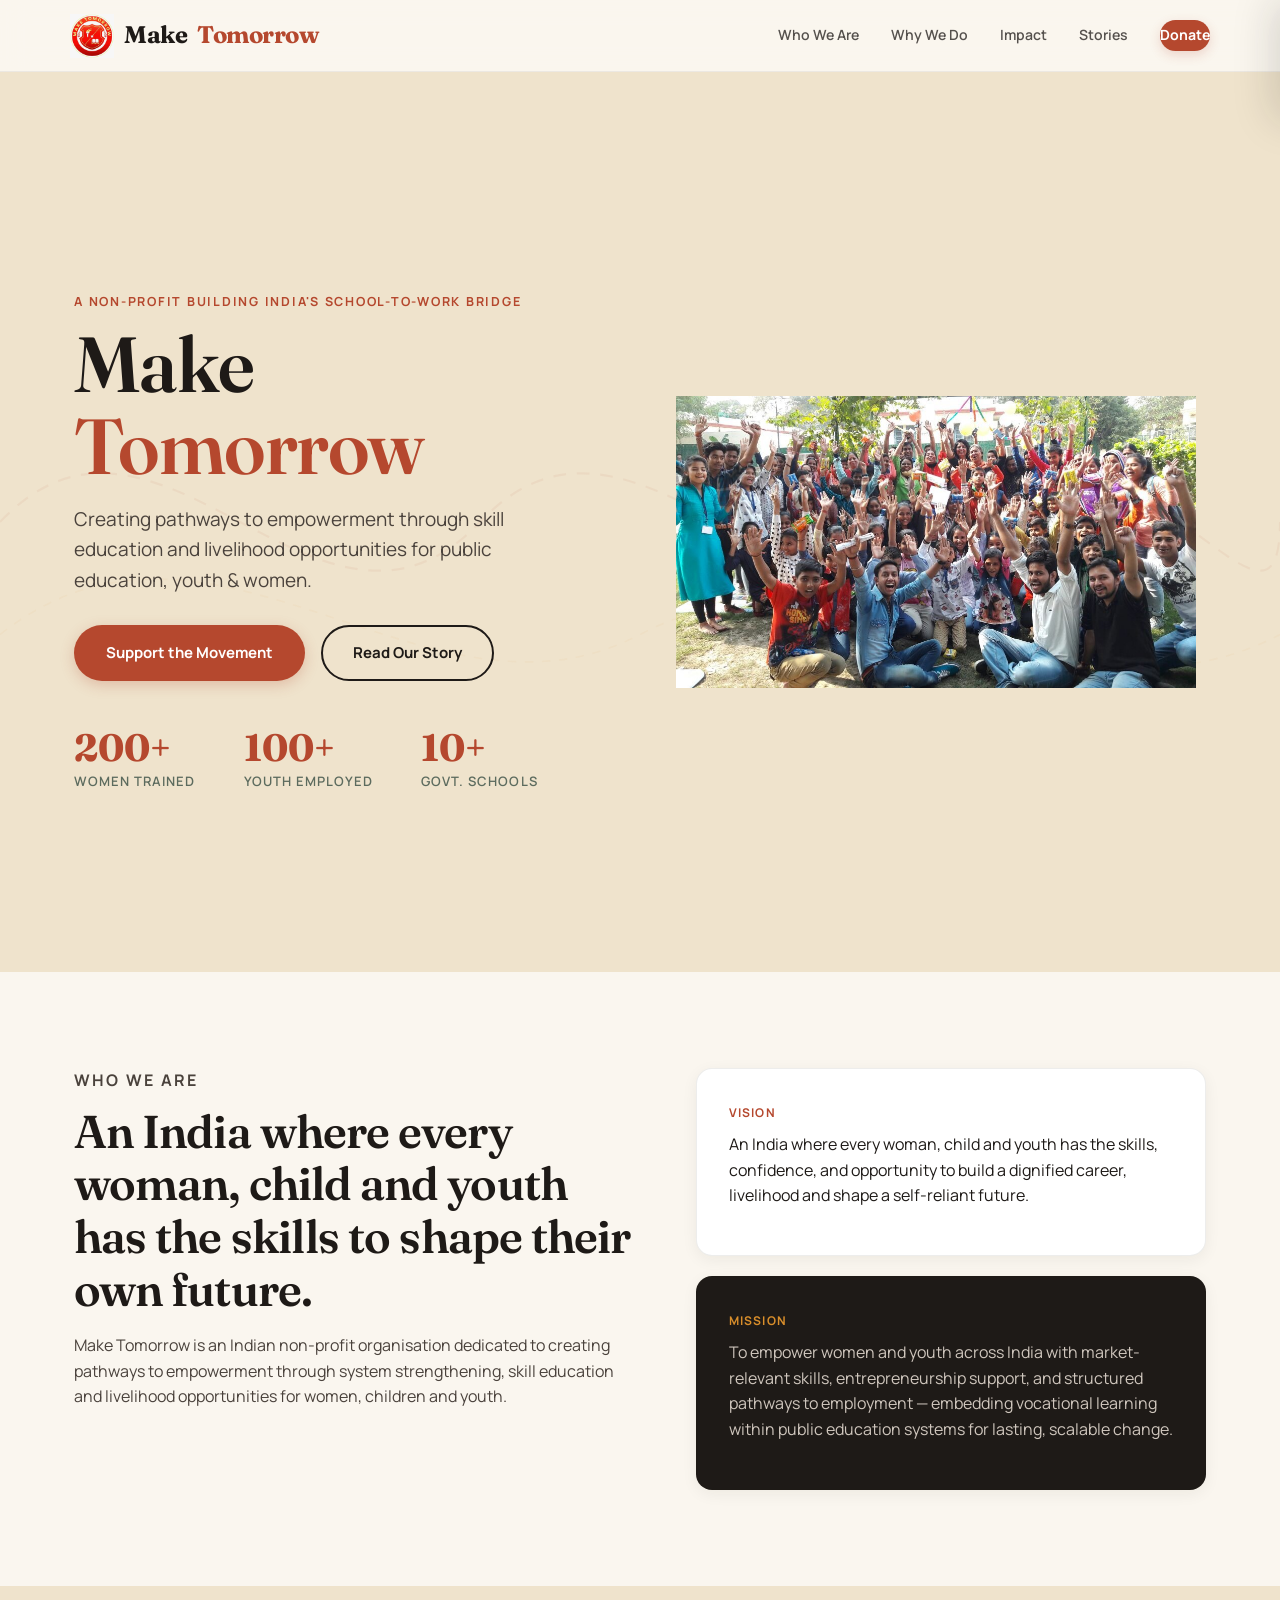
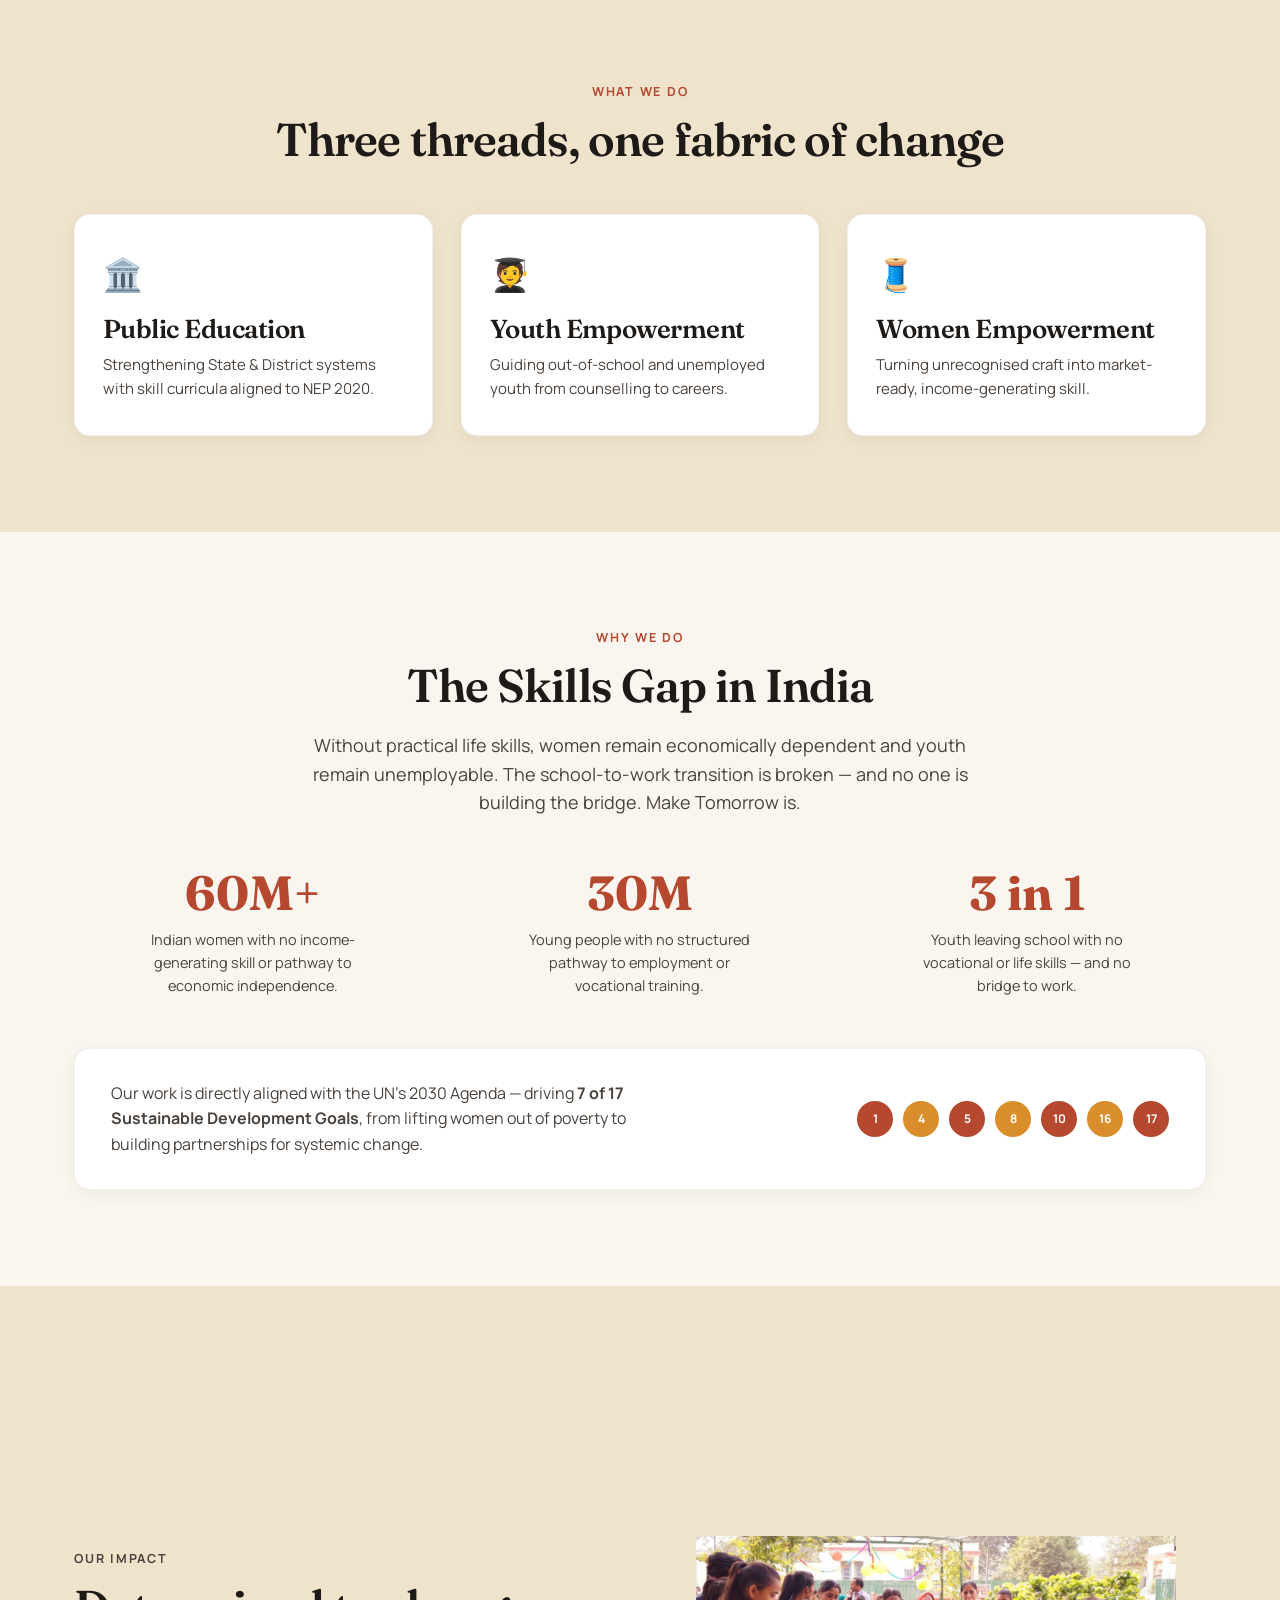
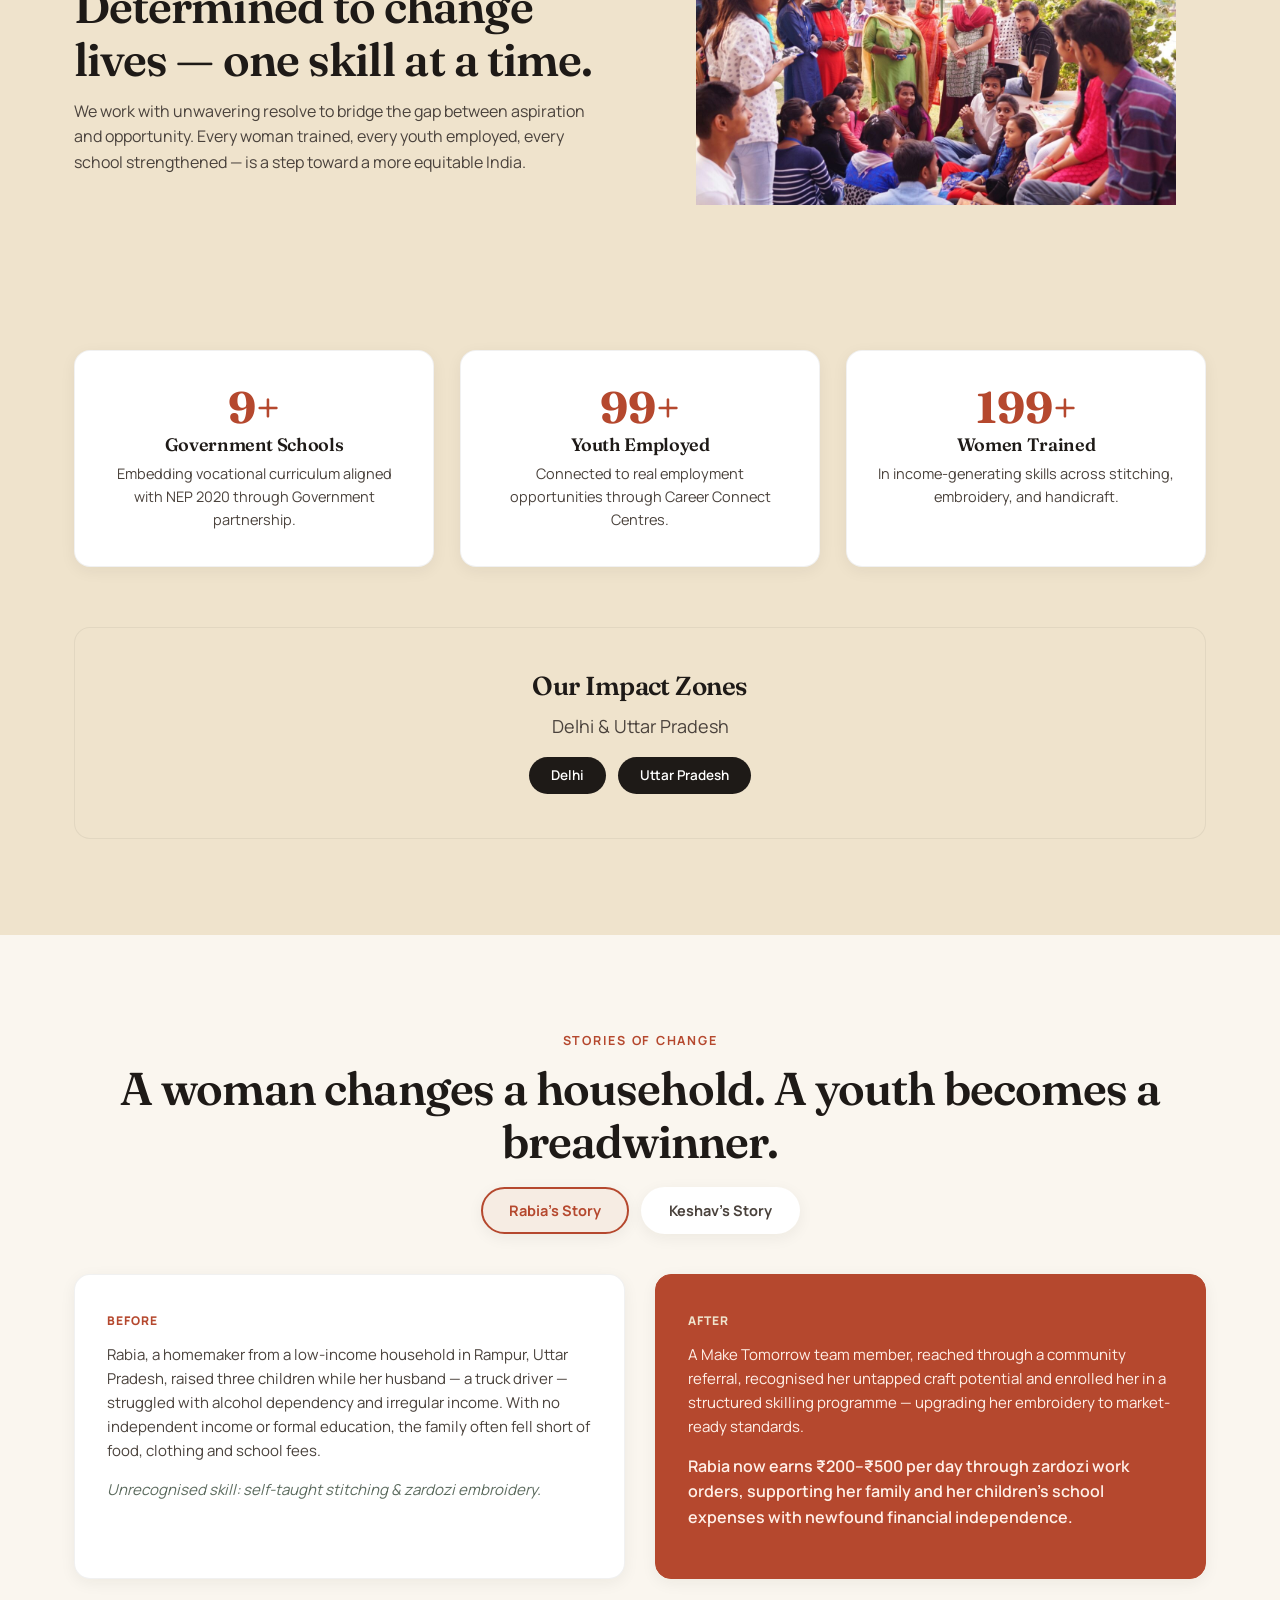
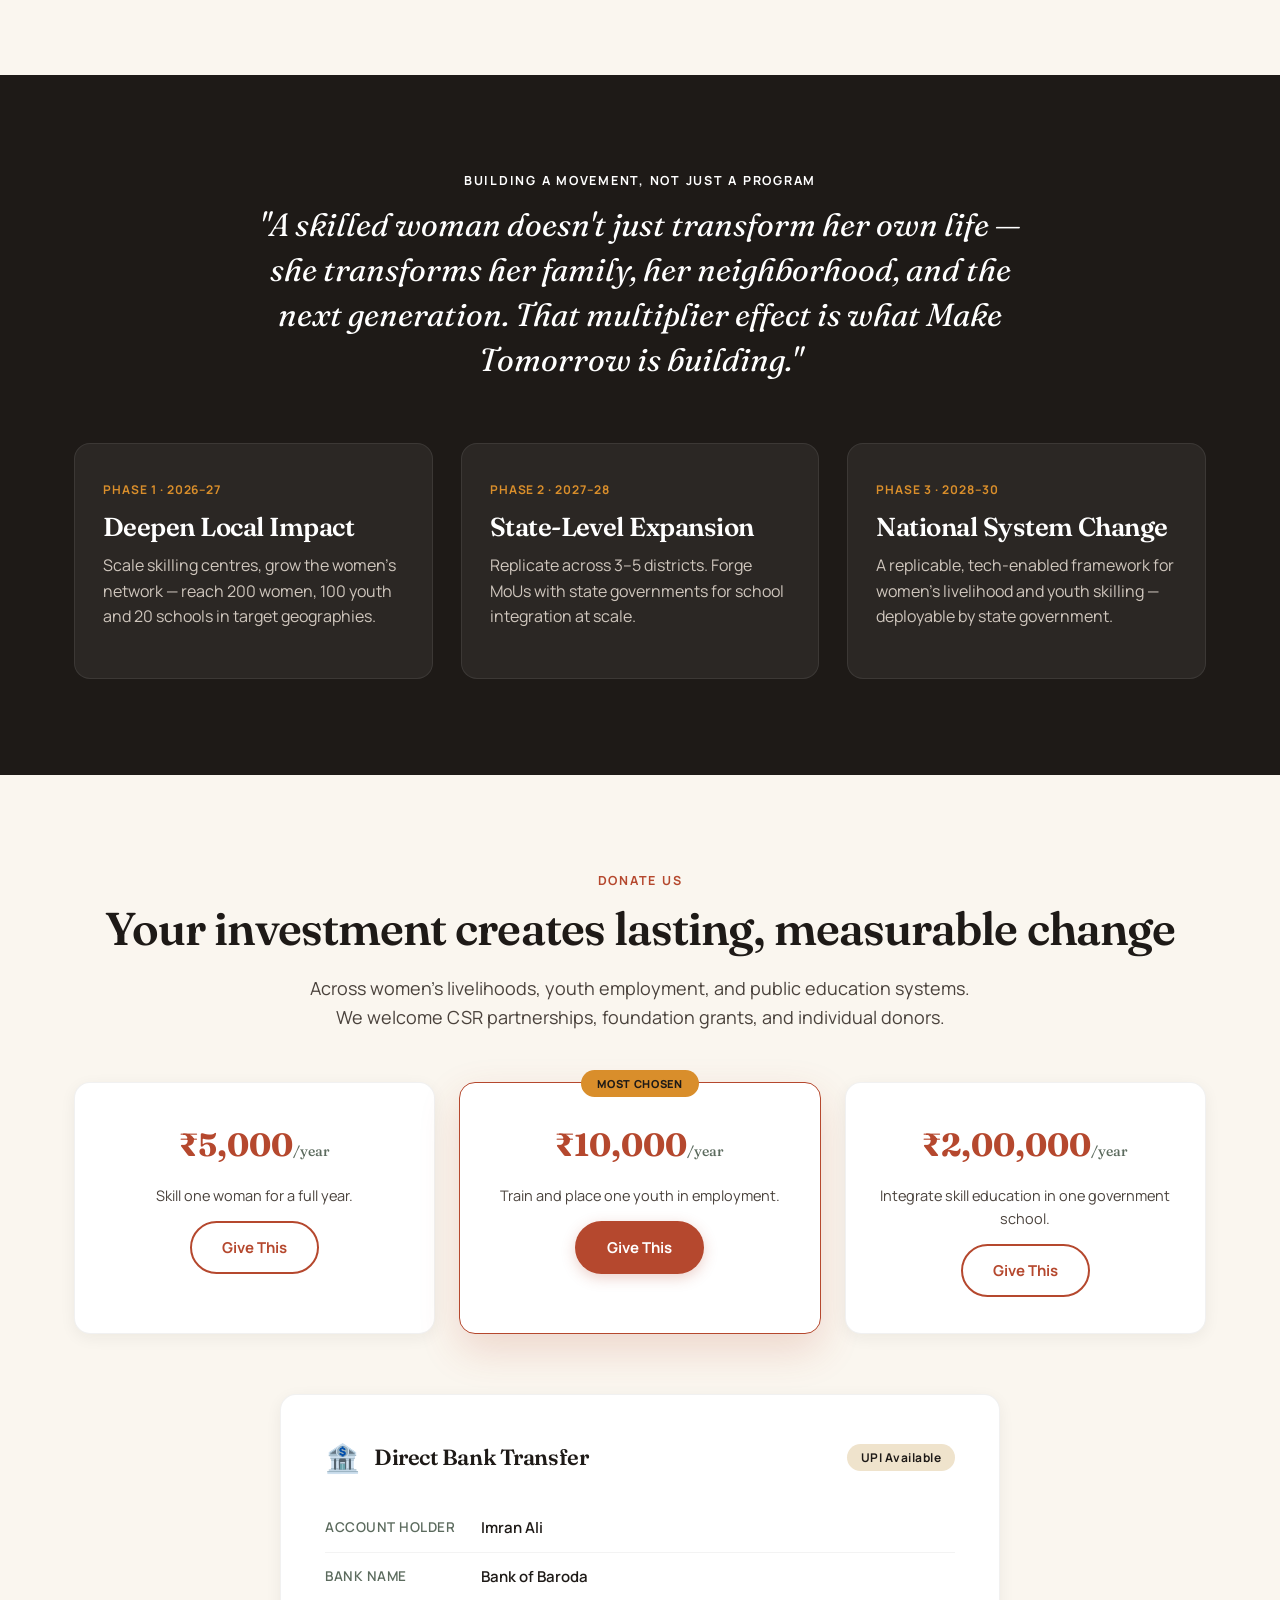
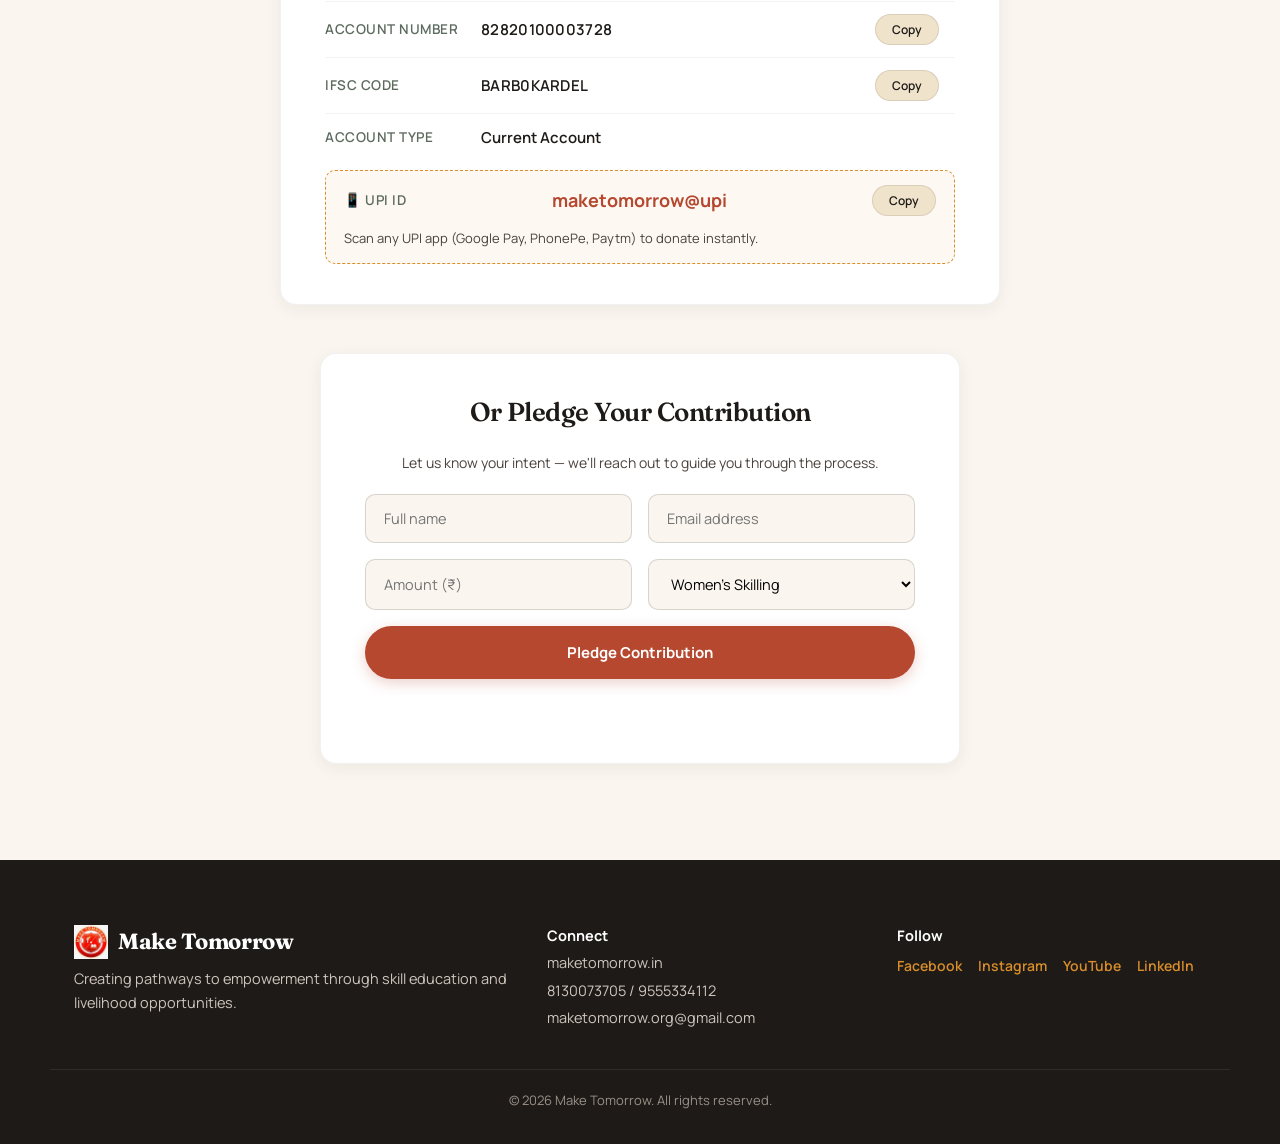
==== commit 86bc562a: "Updated for account" ====
--- a/index.html
+++ b/index.html
@@ -31,6 +31,7 @@
             --shadow-sm: 0 4px 16px rgba(30, 26, 23, 0.06);
             --shadow-md: 0 12px 32px rgba(30, 26, 23, 0.10);
             --shadow-lg: 0 24px 56px rgba(30, 26, 23, 0.14);
+            --header-height: 72px;
         }
 
         * {
@@ -49,6 +50,7 @@
             background: var(--paper);
             line-height: 1.6;
             -webkit-font-smoothing: antialiased;
+            padding-top: var(--header-height);
         }
 
         img {
@@ -77,7 +79,7 @@
         .container {
             max-width: var(--maxw);
             margin: 0 auto;
-            padding: 0 28px;
+            padding: 0 24px;
         }
 
         h1,
@@ -91,11 +93,11 @@
         }
 
         h2 {
-            font-size: clamp(30px, 4.2vw, 46px);
+            font-size: clamp(28px, 4.2vw, 46px);
         }
 
         h3 {
-            font-size: clamp(20px, 2.4vw, 26px);
+            font-size: clamp(18px, 2.4vw, 26px);
         }
 
         p {
@@ -146,59 +148,78 @@
             transition: width 0.08s linear;
         }
 
-        /* ===== HEADER ===== */
+        /* ===== HEADER — FULLY RESPONSIVE ===== */
         .site-header {
             position: fixed;
             top: 0;
             left: 0;
             right: 0;
             z-index: 1000;
-            background: rgba(250, 246, 239, 0.92);
-            backdrop-filter: blur(12px);
+            height: var(--header-height);
+            background: rgba(250, 246, 239, 0.94);
+            backdrop-filter: blur(14px);
+            -webkit-backdrop-filter: blur(14px);
             border-bottom: 1px solid rgba(30, 26, 23, 0.06);
-            transition: box-shadow 0.3s;
+            transition: box-shadow 0.3s, height 0.3s;
         }
 
         .site-header.scrolled {
             box-shadow: var(--shadow-sm);
+            height: 64px;
         }
 
         .header-inner {
             display: flex;
             align-items: center;
             justify-content: space-between;
-            height: 76px;
-        }
-
-        /* ---- Brand Logo ---- */
+            height: 100%;
+            max-width: var(--maxw);
+            margin: 0 auto;
+            padding: 0 20px;
+        }
+
+        /* ---- Brand ---- */
         .brand {
             display: flex;
             align-items: center;
             gap: 10px;
             font-family: var(--font-display);
             font-weight: 700;
-            font-size: 22px;
+            font-size: clamp(18px, 2vw, 24px);
             letter-spacing: -0.02em;
             color: var(--ink);
+            flex-shrink: 0;
+            z-index: 1001;
+            transition: font-size 0.3s;
+        }
+
+        .site-header.scrolled .brand {
+            font-size: clamp(16px, 1.6vw, 21px);
         }
 
         .brand-logo {
             flex-shrink: 0;
-            width: 40px;
-            height: 40px;
+            width: clamp(34px, 3.8vw, 44px);
+            height: clamp(34px, 3.8vw, 44px);
             object-fit: contain;
+            transition: width 0.3s, height 0.3s;
+        }
+
+        .site-header.scrolled .brand-logo {
+            width: clamp(28px, 3vw, 38px);
+            height: clamp(28px, 3vw, 38px);
         }
 
         .brand span {
             color: var(--terracotta);
         }
 
-        /* ---- Nav ---- */
+        /* ---- Desktop Nav ---- */
         .main-nav {
             display: flex;
             align-items: center;
-            gap: 28px;
-            font-size: 14.5px;
+            gap: clamp(16px, 2.5vw, 36px);
+            font-size: clamp(13px, 1.1vw, 15px);
             font-weight: 600;
         }
 
@@ -206,6 +227,8 @@
             opacity: 0.75;
             transition: opacity 0.2s, color 0.2s;
             position: relative;
+            padding: 4px 0;
+            white-space: nowrap;
         }
 
         .main-nav a:hover {
@@ -221,7 +244,7 @@
         .main-nav a.active-link::after {
             content: '';
             position: absolute;
-            bottom: -4px;
+            bottom: -2px;
             left: 0;
             right: 0;
             height: 2px;
@@ -232,49 +255,325 @@
         .nav-cta {
             background: var(--terracotta);
             color: var(--white) !important;
-            padding: 9px 22px;
+            padding: 8px 22px;
             border-radius: 30px;
             opacity: 1 !important;
-            transition: background 0.25s, transform 0.2s;
+            transition: background 0.25s, transform 0.2s, box-shadow 0.25s;
+            box-shadow: 0 4px 12px rgba(181, 72, 46, 0.20);
+            font-weight: 700;
         }
 
         .nav-cta:hover {
             background: var(--terracotta-dark);
-            transform: translateY(-1px);
+            transform: translateY(-2px);
+            box-shadow: 0 6px 20px rgba(181, 72, 46, 0.30);
             color: var(--white) !important;
         }
 
+        .site-header.scrolled .nav-cta {
+            padding: 6px 16px;
+            font-size: clamp(12px, 0.8vw, 14px);
+        }
+
+        /* ---- Hamburger Toggle ---- */
         .nav-toggle {
             display: none;
             flex-direction: column;
             justify-content: center;
+            align-items: center;
             gap: 5px;
-            width: 34px;
-            height: 34px;
+            width: 42px;
+            height: 42px;
             background: none;
             border: none;
             padding: 0;
+            z-index: 1001;
+            border-radius: 8px;
+            transition: background 0.2s;
+            flex-shrink: 0;
+            margin-left: 8px;
+        }
+
+        .nav-toggle:hover {
+            background: rgba(30, 26, 23, 0.04);
         }
 
         .nav-toggle span {
             display: block;
-            width: 100%;
+            width: 24px;
             height: 2.5px;
             background: var(--ink);
             border-radius: 2px;
-            transition: 0.25s;
+            transition: 0.3s cubic-bezier(0.22, 1, 0.36, 1);
+            transform-origin: center;
         }
 
         .nav-toggle.open span:nth-child(1) {
             transform: rotate(45deg) translate(5px, 5px);
+            width: 26px;
         }
 
         .nav-toggle.open span:nth-child(2) {
             opacity: 0;
+            transform: scaleX(0);
         }
 
         .nav-toggle.open span:nth-child(3) {
             transform: rotate(-45deg) translate(5px, -5px);
+            width: 26px;
+        }
+
+        /* ---- Mobile Menu Overlay ---- */
+        .mobile-menu-overlay {
+            position: fixed;
+            inset: 0;
+            z-index: 999;
+            background: rgba(30, 26, 23, 0.40);
+            backdrop-filter: blur(4px);
+            -webkit-backdrop-filter: blur(4px);
+            opacity: 0;
+            visibility: hidden;
+            transition: opacity 0.35s ease, visibility 0.35s ease;
+        }
+
+        .mobile-menu-overlay.open {
+            opacity: 1;
+            visibility: visible;
+        }
+
+        /* ---- Mobile Nav (slide-in) - BIG, FULL WIDTH ---- */
+        .mobile-nav {
+            position: fixed;
+            top: 0;
+            right: 0;
+            bottom: 0;
+            width: 100%;
+            max-width: 420px;
+            z-index: 1000;
+            background: var(--paper);
+            padding: 80px 28px 40px;
+            display: flex;
+            flex-direction: column;
+            gap: 6px;
+            transform: translateX(100%);
+            transition: transform 0.4s cubic-bezier(0.22, 1, 0.36, 1);
+            box-shadow: -8px 0 40px rgba(30, 26, 23, 0.15);
+            overflow-y: auto;
+            overscroll-behavior: contain;
+        }
+
+        .mobile-nav.open {
+            transform: translateX(0);
+        }
+
+        /* BIG, TAPPABLE BUTTONS */
+        .mobile-nav a {
+            font-size: 22px;
+            font-weight: 600;
+            padding: 18px 20px;
+            border-radius: 14px;
+            color: var(--ink);
+            transition: background 0.2s, color 0.2s;
+            display: flex;
+            align-items: center;
+            gap: 14px;
+            min-height: 64px;
+            letter-spacing: -0.01em;
+        }
+
+        .mobile-nav a:hover,
+        .mobile-nav a:active {
+            background: rgba(181, 72, 46, 0.06);
+            color: var(--terracotta);
+        }
+
+        .mobile-nav a.active-link {
+            background: rgba(181, 72, 46, 0.08);
+            color: var(--terracotta);
+        }
+
+        .mobile-nav .mobile-nav-cta {
+            margin-top: 20px;
+            background: var(--terracotta);
+            color: var(--white) !important;
+            border-radius: 30px;
+            justify-content: center;
+            padding: 20px;
+            font-weight: 700;
+            box-shadow: 0 4px 16px rgba(181, 72, 46, 0.25);
+            font-size: 22px;
+            min-height: 72px;
+        }
+
+        .mobile-nav .mobile-nav-cta:hover,
+        .mobile-nav .mobile-nav-cta:active {
+            background: var(--terracotta-dark);
+            color: var(--white) !important;
+        }
+
+        /* ---- Mobile nav close button ---- */
+        .mobile-nav-close {
+            position: absolute;
+            top: 18px;
+            right: 18px;
+            width: 44px;
+            height: 44px;
+            border-radius: 50%;
+            background: rgba(30, 26, 23, 0.05);
+            display: flex;
+            align-items: center;
+            justify-content: center;
+            font-size: 22px;
+            color: var(--ink);
+            transition: background 0.2s;
+            border: none;
+            cursor: pointer;
+        }
+
+        .mobile-nav-close:hover {
+            background: rgba(30, 26, 23, 0.10);
+        }
+
+        /* ===== RESPONSIVE BREAKPOINTS ===== */
+
+        /* --- Show hamburger on tablet & smaller --- */
+        @media (max-width: 1024px) {
+            .main-nav {
+                display: none;
+            }
+
+            .nav-toggle {
+                display: flex;
+            }
+        }
+
+        /* --- Small tablet & large phone --- */
+        @media (max-width: 640px) {
+            :root {
+                --header-height: 64px;
+            }
+
+            .header-inner {
+                padding: 0 14px;
+            }
+
+            .brand {
+                gap: 8px;
+                font-size: 18px;
+            }
+
+            .brand-logo {
+                width: 32px;
+                height: 32px;
+            }
+
+            .site-header.scrolled .brand-logo {
+                width: 28px;
+                height: 28px;
+            }
+
+            .site-header.scrolled .brand {
+                font-size: 16px;
+            }
+
+            .nav-toggle {
+                width: 38px;
+                height: 38px;
+                gap: 4px;
+            }
+
+            .nav-toggle span {
+                width: 20px;
+                height: 2.5px;
+            }
+
+            .nav-toggle.open span:nth-child(1),
+            .nav-toggle.open span:nth-child(3) {
+                width: 22px;
+            }
+
+            .mobile-nav {
+                max-width: 100%;
+                padding: 72px 18px 30px;
+            }
+
+            .mobile-nav a {
+                font-size: 20px;
+                padding: 16px 16px;
+                min-height: 60px;
+            }
+
+            .mobile-nav .mobile-nav-cta {
+                font-size: 20px;
+                padding: 18px;
+                min-height: 66px;
+            }
+
+            .site-header.scrolled {
+                height: 58px;
+            }
+        }
+
+        /* --- Very small phones --- */
+        @media (max-width: 400px) {
+            :root {
+                --header-height: 58px;
+            }
+
+            .brand {
+                font-size: 16px;
+                gap: 6px;
+            }
+
+            .brand-logo {
+                width: 28px;
+                height: 28px;
+            }
+
+            .site-header.scrolled .brand-logo {
+                width: 24px;
+                height: 24px;
+            }
+
+            .site-header.scrolled .brand {
+                font-size: 14px;
+            }
+
+            .nav-toggle {
+                width: 34px;
+                height: 34px;
+                gap: 3.5px;
+            }
+
+            .nav-toggle span {
+                width: 18px;
+                height: 2px;
+            }
+
+            .nav-toggle.open span:nth-child(1),
+            .nav-toggle.open span:nth-child(3) {
+                width: 20px;
+            }
+
+            .site-header.scrolled {
+                height: 52px;
+            }
+
+            .mobile-nav {
+                padding: 64px 14px 24px;
+            }
+
+            .mobile-nav a {
+                font-size: 18px;
+                padding: 14px 14px;
+                min-height: 54px;
+            }
+
+            .mobile-nav .mobile-nav-cta {
+                font-size: 18px;
+                padding: 16px;
+                min-height: 60px;
+            }
         }
 
         /* ===== BUTTONS ===== */
@@ -331,10 +630,34 @@
             width: 100%;
         }
 
+        .btn-copy {
+            background: var(--sand);
+            color: var(--ink);
+            padding: 6px 16px;
+            font-size: 12px;
+            border-radius: 20px;
+            font-weight: 600;
+            border: 1px solid rgba(30, 26, 23, 0.10);
+            transition: all 0.2s;
+            white-space: nowrap;
+        }
+
+        .btn-copy:hover {
+            background: var(--terracotta);
+            color: var(--white);
+            border-color: var(--terracotta);
+        }
+
+        .btn-copy.copied {
+            background: #2d7d46;
+            color: var(--white);
+            border-color: #2d7d46;
+        }
+
         /* ===== HERO ===== */
         .hero {
             position: relative;
-            padding: 150px 0 80px;
+            padding: 120px 0 80px;
             overflow: hidden;
             background: var(--sand);
             min-height: 100vh;
@@ -372,7 +695,7 @@
         }
 
         .hero-content h1 {
-            font-size: clamp(44px, 7vw, 78px);
+            font-size: clamp(38px, 7vw, 78px);
             margin-bottom: 16px;
             line-height: 1.05;
         }
@@ -422,7 +745,6 @@
             margin-top: 4px;
         }
 
-        /* ---- Hero Illustration (Happy Emotions) ---- */
         .hero-visual {
             display: flex;
             align-items: center;
@@ -632,7 +954,7 @@
             background: var(--marigold);
         }
 
-        /* ===== SERIOUS EMOTIONS — IMPACT ILLUSTRATION ===== */
+        /* ===== IMPACT ===== */
         .impact-visual-row {
             display: grid;
             grid-template-columns: 1fr 1fr;
@@ -657,7 +979,6 @@
             margin: 0 auto;
         }
 
-        /* ===== IMPACT GRID ===== */
         .impact-grid {
             display: grid;
             grid-template-columns: repeat(3, 1fr);
@@ -948,7 +1269,125 @@
             color: #4a423c;
         }
 
-        /* ---- Donate Form ---- */
+        /* ===== BANK DETAILS ===== */
+        .bank-details {
+            background: var(--white);
+            border-radius: var(--radius);
+            padding: 40px 44px;
+            border: 1px solid rgba(30, 26, 23, 0.06);
+            box-shadow: var(--shadow-sm);
+            margin: 0 0 48px 0;
+            max-width: 720px;
+            margin-left: auto;
+            margin-right: auto;
+        }
+
+        .bank-details .bank-header {
+            display: flex;
+            align-items: center;
+            gap: 14px;
+            margin-bottom: 24px;
+            flex-wrap: wrap;
+        }
+
+        .bank-details .bank-header .bank-icon {
+            font-size: 28px;
+        }
+
+        .bank-details .bank-header h3 {
+            margin: 0;
+            font-size: 22px;
+        }
+
+        .bank-details .bank-header .upi-badge {
+            background: var(--sand);
+            color: var(--ink);
+            padding: 4px 14px;
+            border-radius: 20px;
+            font-size: 12px;
+            font-weight: 700;
+            letter-spacing: 0.04em;
+            margin-left: auto;
+        }
+
+        .bank-details .bank-row {
+            display: grid;
+            grid-template-columns: 140px 1fr auto;
+            gap: 12px 16px;
+            padding: 12px 0;
+            border-bottom: 1px solid rgba(30, 26, 23, 0.05);
+            align-items: center;
+        }
+
+        .bank-details .bank-row:last-child {
+            border-bottom: none;
+        }
+
+        .bank-details .bank-row .label {
+            font-weight: 600;
+            font-size: 13.5px;
+            color: var(--thread);
+            text-transform: uppercase;
+            letter-spacing: 0.04em;
+        }
+
+        .bank-details .bank-row .value {
+            font-weight: 600;
+            font-size: 15px;
+            color: var(--ink);
+            word-break: break-all;
+        }
+
+        .bank-details .bank-row .value.mono {
+            font-family: 'Manrope', monospace;
+            letter-spacing: 0.02em;
+        }
+
+        .bank-details .bank-row .copy-wrap {
+            display: flex;
+            align-items: center;
+            gap: 8px;
+        }
+
+        .bank-details .bank-row .copy-wrap .value {
+            flex: 1;
+        }
+
+        .bank-details .upi-row {
+            background: rgba(217, 142, 43, 0.06);
+            border-radius: 10px;
+            padding: 14px 18px;
+            margin-top: 16px;
+            display: flex;
+            align-items: center;
+            justify-content: space-between;
+            flex-wrap: wrap;
+            gap: 12px;
+            border: 1px dashed var(--marigold);
+        }
+
+        .bank-details .upi-row .upi-label {
+            font-weight: 600;
+            font-size: 13.5px;
+            color: var(--thread);
+            text-transform: uppercase;
+            letter-spacing: 0.04em;
+        }
+
+        .bank-details .upi-row .upi-value {
+            font-weight: 700;
+            font-size: 18px;
+            color: var(--terracotta);
+            font-family: 'Manrope', monospace;
+        }
+
+        .bank-details .upi-row .upi-note {
+            font-size: 13px;
+            color: #4a423c;
+            width: 100%;
+        }
+
+        /* ===== DONATE FORM ===== */
         .donate-form {
             max-width: 640px;
             margin: 0 auto;
@@ -1101,7 +1540,7 @@
             transform: translateY(0);
         }
 
-        /* ===== RESPONSIVE ===== */
+        /* ===== RESPONSIVE (non-header) ===== */
         @media (max-width: 1024px) {
             .hero-inner {
                 grid-template-columns: 1fr;
@@ -1163,29 +1602,6 @@
         }
 
         @media (max-width: 768px) {
-            .main-nav {
-                position: fixed;
-                top: 76px;
-                left: 0;
-                right: 0;
-                background: var(--paper);
-                flex-direction: column;
-                align-items: flex-start;
-                padding: 28px 28px 32px;
-                gap: 18px;
-                border-bottom: 1px solid rgba(30, 26, 23, 0.08);
-                transform: translateY(-110%);
-                transition: transform 0.35s cubic-bezier(0.22, 1, 0.36, 1);
-                box-shadow: var(--shadow-md);
-            }
-
-            .main-nav.open {
-                transform: translateY(0);
-            }
-
-            .nav-toggle {
-                display: flex;
-            }
 
             .three-col,
             .stat-row,
@@ -1197,7 +1613,7 @@
             }
 
             .hero {
-                padding: 130px 0 60px;
+                padding: 100px 0 50px;
                 min-height: auto;
             }
 
@@ -1238,6 +1654,35 @@
                 flex-direction: column;
                 align-items: center;
             }
+
+            .bank-details {
+                padding: 28px 20px;
+            }
+
+            .bank-details .bank-row {
+                grid-template-columns: 1fr;
+                gap: 4px;
+                padding: 14px 0;
+            }
+
+            .bank-details .bank-row .copy-wrap {
+                flex-wrap: wrap;
+            }
+
+            .bank-details .bank-header {
+                flex-direction: column;
+                align-items: flex-start;
+                gap: 8px;
+            }
+
+            .bank-details .bank-header .upi-badge {
+                margin-left: 0;
+            }
+
+            .bank-details .upi-row {
+                flex-direction: column;
+                align-items: flex-start;
+            }
         }
 
         @media (max-width: 480px) {
@@ -1246,7 +1691,7 @@
             }
 
             .hero-content h1 {
-                font-size: 34px;
+                font-size: 32px;
             }
 
             .hero-illustration {
@@ -1270,7 +1715,15 @@
             }
 
             .section {
-                padding: 60px 0;
+                padding: 56px 0;
+            }
+
+            .bank-details .bank-row .value {
+                font-size: 14px;
+            }
+
+            .bank-details .upi-row .upi-value {
+                font-size: 16px;
             }
         }
 
@@ -1296,12 +1749,13 @@
 
     <!-- ===== HEADER ===== -->
     <header class="site-header" id="siteHeader">
-        <div class="container header-inner">
+        <div class="header-inner">
             <a href="#top" class="brand" aria-label="Make Tomorrow home">
-                <!-- Brand Logo from local imgs folder -->
                 <img src="./imgs/logo.jpg" alt="Make Tomorrow Logo" class="brand-logo" />
                 Make <span>Tomorrow</span>
             </a>
+
+            <!-- Desktop Navigation -->
             <nav class="main-nav" id="mainNav">
                 <a href="#who">Who We Are</a>
                 <a href="#why">Why We Do</a>
@@ -1309,15 +1763,30 @@
                 <a href="#stories">Stories</a>
                 <a href="#donate" class="nav-cta">Donate</a>
             </nav>
+
+            <!-- Hamburger Toggle -->
             <button class="nav-toggle" id="navToggle" aria-label="Toggle menu" aria-expanded="false">
                 <span></span><span></span><span></span>
             </button>
         </div>
+
+        <!-- Mobile Menu Overlay -->
+        <div class="mobile-menu-overlay" id="mobileOverlay"></div>
+
+        <!-- Mobile Navigation (BIG, FULL-WIDTH, EASY TO TAP) -->
+        <nav class="mobile-nav" id="mobileNav" aria-label="Mobile navigation">
+            <button class="mobile-nav-close" id="mobileNavClose" aria-label="Close menu">✕</button>
+            <a href="#who">Who We Are</a>
+            <a href="#why">Why We Do</a>
+            <a href="#impact">Impact</a>
+            <a href="#stories">Stories</a>
+            <a href="#donate" class="mobile-nav-cta">Donate</a>
+        </nav>
     </header>
 
     <main id="top">
 
-        <!-- ===== HERO — Happy Emotions ===== -->
+        <!-- ===== HERO ===== -->
         <section class="hero" id="hero">
             <div class="hero-bg" aria-hidden="true">
                 <svg viewBox="0 0 1200 800" preserveAspectRatio="none">
@@ -1346,7 +1815,6 @@
                                 class="label">Govt. Schools</span></div>
                     </div>
                 </div>
-                <!-- HAPPY EMOTIONS ILLUSTRATION — local image -->
                 <div class="hero-visual">
                     <img src="./imgs/happy.jpg" alt="Happy and empowered woman illustration"
                         class="hero-illustration" />
@@ -1440,11 +1908,9 @@
             </div>
         </section>
 
-        <!-- ===== IMPACT with SERIOUS EMOTIONS illustration ===== -->
+        <!-- ===== IMPACT ===== -->
         <section class="section section-tint" id="impact">
             <div class="container">
-
-                <!-- Serious Emotions Illustration + Text -->
                 <div class="impact-visual-row">
                     <div class="impact-text">
                         <p class="eyebrow">Our Impact</p>
@@ -1457,7 +1923,6 @@
                         class="impact-illustration" />
                 </div>
 
-                <!-- Impact Numbers -->
                 <div class="impact-grid">
                     <div class="impact-card reveal">
                         <span class="num" data-count="10" data-suffix="+">0</span>
@@ -1609,8 +2074,59 @@
                     </div>
                 </div>
 
+                <!-- BANK DETAILS -->
+                <div class="bank-details reveal" id="bankDetails">
+                    <div class="bank-header">
+                        <span class="bank-icon">🏦</span>
+                        <h3>Direct Bank Transfer</h3>
+                        <span class="upi-badge">UPI Available</span>
+                    </div>
+
+                    <div class="bank-row">
+                        <span class="label">Account Holder</span>
+                        <span class="value">Imran Ali</span>
+                        <span></span>
+                    </div>
+                    <div class="bank-row">
+                        <span class="label">Bank Name</span>
+                        <span class="value">Bank of Baroda</span>
+                        <span></span>
+                    </div>
+                    <div class="bank-row">
+                        <span class="label">Account Number</span>
+                        <div class="copy-wrap">
+                            <span class="value mono">82820100003728</span>
+                            <button class="btn-copy" data-copy="82820100003728"
+                                aria-label="Copy account number">Copy</button>
+                        </div>
+                    </div>
+                    <div class="bank-row">
+                        <span class="label">IFSC Code</span>
+                        <div class="copy-wrap">
+                            <span class="value mono">BARB0KARDEL</span>
+                            <button class="btn-copy" data-copy="BARB0KARDEL" aria-label="Copy IFSC code">Copy</button>
+                        </div>
+                    </div>
+                    <div class="bank-row" style="border-bottom: none; padding-bottom: 4px;">
+                        <span class="label">Account Type</span>
+                        <span class="value">Current Account</span>
+                        <span></span>
+                    </div>
+
+                    <div class="upi-row">
+                        <span class="upi-label">📱 UPI ID</span>
+                        <span class="upi-value">maketomorrow@upi</span>
+                        <button class="btn-copy" data-copy="maketomorrow@upi" aria-label="Copy UPI ID">Copy</button>
+                        <span class="upi-note">Scan any UPI app (Google Pay, PhonePe, Paytm) to donate instantly.</span>
+                    </div>
+                </div>
+
+                <!-- Pledge Form -->
                 <form class="donate-form" id="donateForm">
-                    <h3>Make a Custom Contribution</h3>
+                    <h3>Or Pledge Your Contribution</h3>
+                    <p style="text-align:center;font-size:14px;color:#4a423c;margin-bottom:20px;">
+                        Let us know your intent — we'll reach out to guide you through the process.
+                    </p>
                     <div class="form-row">
                         <input type="text" id="donorName" placeholder="Full name" required>
                         <input type="email" id="donorEmail" placeholder="Email address" required>
@@ -1637,7 +2153,7 @@
         <div class="container footer-inner">
             <div class="footer-brand">
                 <p class="brand" style="font-size:22px;display:flex;align-items:center;gap:10px;">
-                    <img src="imgs/logo.svg" alt="Make Tomorrow Logo"
+                    <img src="./imgs/logo.jpg" alt="Make Tomorrow Logo"
                         style="width:34px;height:34px;object-fit:contain;" />
                     Make Tomorrow
                 </p>
@@ -1670,25 +2186,69 @@
     <script>
         document.addEventListener('DOMContentLoaded', function () {
 
-            /* ---- Mobile nav toggle ---- */
+            /* ===== Mobile Menu Toggle ===== */
             const navToggle = document.getElementById('navToggle');
-            const mainNav = document.getElementById('mainNav');
-            if (navToggle && mainNav) {
-                navToggle.addEventListener('click', function () {
-                    const isOpen = mainNav.classList.toggle('open');
-                    navToggle.setAttribute('aria-expanded', isOpen);
-                    navToggle.classList.toggle('open', isOpen);
+            const mobileNav = document.getElementById('mobileNav');
+            const mobileOverlay = document.getElementById('mobileOverlay');
+            const mobileNavClose = document.getElementById('mobileNavClose');
+            const body = document.body;
+
+            function openMobileMenu() {
+                mobileNav.classList.add('open');
+                mobileOverlay.classList.add('open');
+                navToggle.classList.add('open');
+                navToggle.setAttribute('aria-expanded', 'true');
+                body.style.overflow = 'hidden';
+            }
+
+            function closeMobileMenu() {
+                mobileNav.classList.remove('open');
+                mobileOverlay.classList.remove('open');
+                navToggle.classList.remove('open');
+                navToggle.setAttribute('aria-expanded', 'false');
+                body.style.overflow = '';
+            }
+
+            if (navToggle) {
+                navToggle.addEventListener('click', function (e) {
+                    e.stopPropagation();
+                    if (mobileNav.classList.contains('open')) {
+                        closeMobileMenu();
+                    } else {
+                        openMobileMenu();
+                    }
                 });
-                mainNav.querySelectorAll('a').forEach(function (link) {
-                    link.addEventListener('click', function () {
-                        mainNav.classList.remove('open');
-                        navToggle.setAttribute('aria-expanded', 'false');
-                        navToggle.classList.remove('open');
-                    });
-                });
-            }
-
-            /* ---- Scroll progress & header shadow ---- */
+            }
+
+            if (mobileNavClose) {
+                mobileNavClose.addEventListener('click', closeMobileMenu);
+            }
+
+            if (mobileOverlay) {
+                mobileOverlay.addEventListener('click', closeMobileMenu);
+            }
+
+            // Close mobile menu on link click
+            const mobileLinks = mobileNav ? mobileNav.querySelectorAll('a') : [];
+            mobileLinks.forEach(function (link) {
+                link.addEventListener('click', closeMobileMenu);
+            });
+
+            // Close on Escape key
+            document.addEventListener('keydown', function (e) {
+                if (e.key === 'Escape' && mobileNav && mobileNav.classList.contains('open')) {
+                    closeMobileMenu();
+                }
+            });
+
+            // Prevent body scroll when menu is open
+            document.addEventListener('touchmove', function (e) {
+                if (mobileNav && mobileNav.classList.contains('open') && !mobileNav.contains(e.target)) {
+                    e.preventDefault();
+                }
+            }, { passive: false });
+
+            /* ===== Scroll progress & header shadow ===== */
             const threadFill = document.getElementById('threadFill');
             const backToTop = document.getElementById('backToTop');
             const header = document.getElementById('siteHeader');
@@ -1699,7 +2259,7 @@
                 const pct = dh > 0 ? (st / dh) * 100 : 0;
                 if (threadFill) threadFill.style.width = pct + '%';
                 if (backToTop) backToTop.classList.toggle('visible', st > 500);
-                if (header) header.classList.toggle('scrolled', st > 60);
+                if (header) header.classList.toggle('scrolled', st > 40);
             }
             window.addEventListener('scroll', onScroll, { passive: true });
             onScroll();
@@ -1710,7 +2270,7 @@
                 });
             }
 
-            /* ---- Animated counters ---- */
+            /* ===== Animated counters ===== */
             const counters = document.querySelectorAll('.num[data-count]');
             const animateCounter = function (el) {
                 const target = parseFloat(el.getAttribute('data-count'));
@@ -1740,7 +2300,7 @@
 
             counters.forEach(function (c) { counterObserver.observe(c); });
 
-            /* ---- Reveal on scroll ---- */
+            /* ===== Reveal on scroll ===== */
             const revealEls = document.querySelectorAll('.reveal');
             const revealObserver = new IntersectionObserver(function (entries) {
                 entries.forEach(function (entry) {
@@ -1753,7 +2313,7 @@
 
             revealEls.forEach(function (el) { revealObserver.observe(el); });
 
-            /* ---- Story tabs ---- */
+            /* ===== Story tabs ===== */
             const tabBtns = document.querySelectorAll('.story-tab-btn');
             const panels = document.querySelectorAll('.story-panel');
             tabBtns.forEach(function (btn) {
@@ -1766,7 +2326,7 @@
                 });
             });
 
-            /* ---- Donate quick-amount buttons ---- */
+            /* ===== Donate quick-amount buttons ===== */
             const donateBtns = document.querySelectorAll('.donate-btn');
             const amountInput = document.getElementById('donorAmount');
             const donateForm = document.getElementById('donateForm');
@@ -1782,7 +2342,7 @@
                 });
             });
 
-            /* ---- Donation form ---- */
+            /* ===== Donation form ===== */
             const formConfirm = document.getElementById('formConfirm');
             if (donateForm) {
                 donateForm.addEventListener('submit', function (e) {
@@ -1799,17 +2359,20 @@
                 });
             }
 
-            /* ---- Active nav highlight ---- */
+            /* ===== Active nav highlight ===== */
             const sections = document.querySelectorAll('main section[id]');
             const navLinks = document.querySelectorAll('.main-nav a[href^="#"]');
-            if (sections.length && navLinks.length) {
+            const mobileNavLinks = document.querySelectorAll('.mobile-nav a[href^="#"]');
+            const allNavLinks = [...navLinks, ...mobileNavLinks];
+
+            if (sections.length && allNavLinks.length) {
                 const navObs = new IntersectionObserver(function (entries) {
                     entries.forEach(function (entry) {
                         if (entry.isIntersecting) {
                             const id = entry.target.getAttribute('id');
-                            navLinks.forEach(function (link) {
-                                link.classList.toggle('active-link', link.getAttribute('href') === '#' +
-                                    id);
+                            allNavLinks.forEach(function (link) {
+                                const href = link.getAttribute('href');
+                                link.classList.toggle('active-link', href === '#' + id);
                             });
                         }
                     });
@@ -1817,6 +2380,52 @@
                 sections.forEach(function (s) { navObs.observe(s); });
             }
 
+            /* ===== Copy to clipboard ===== */
+            const copyBtns = document.querySelectorAll('.btn-copy');
+            copyBtns.forEach(function (btn) {
+                btn.addEventListener('click', function () {
+                    const textToCopy = btn.getAttribute('data-copy');
+                    if (!textToCopy) return;
+
+                    if (navigator.clipboard && navigator.clipboard.writeText) {
+                        navigator.clipboard.writeText(textToCopy).then(function () {
+                            showCopiedFeedback(btn);
+                        }).catch(function () {
+                            fallbackCopy(textToCopy, btn);
+                        });
+                    } else {
+                        fallbackCopy(textToCopy, btn);
+                    }
+                });
+            });
+
+            function fallbackCopy(text, btn) {
+                const textarea = document.createElement('textarea');
+                textarea.value = text;
+                textarea.style.position = 'fixed';
+                textarea.style.opacity = '0';
+                textarea.style.left = '-9999px';
+                document.body.appendChild(textarea);
+                textarea.select();
+                try {
+                    document.execCommand('copy');
+                    showCopiedFeedback(btn);
+                } catch (e) {
+                    alert('Could not copy. Please select and copy manually.');
+                }
+                document.body.removeChild(textarea);
+            }
+
+            function showCopiedFeedback(btn) {
+                const originalText = btn.textContent;
+                btn.textContent = '✓ Copied!';
+                btn.classList.add('copied');
+                setTimeout(function () {
+                    btn.textContent = originalText;
+                    btn.classList.remove('copied');
+                }, 2500);
+            }
+
         });
     </script>
 
